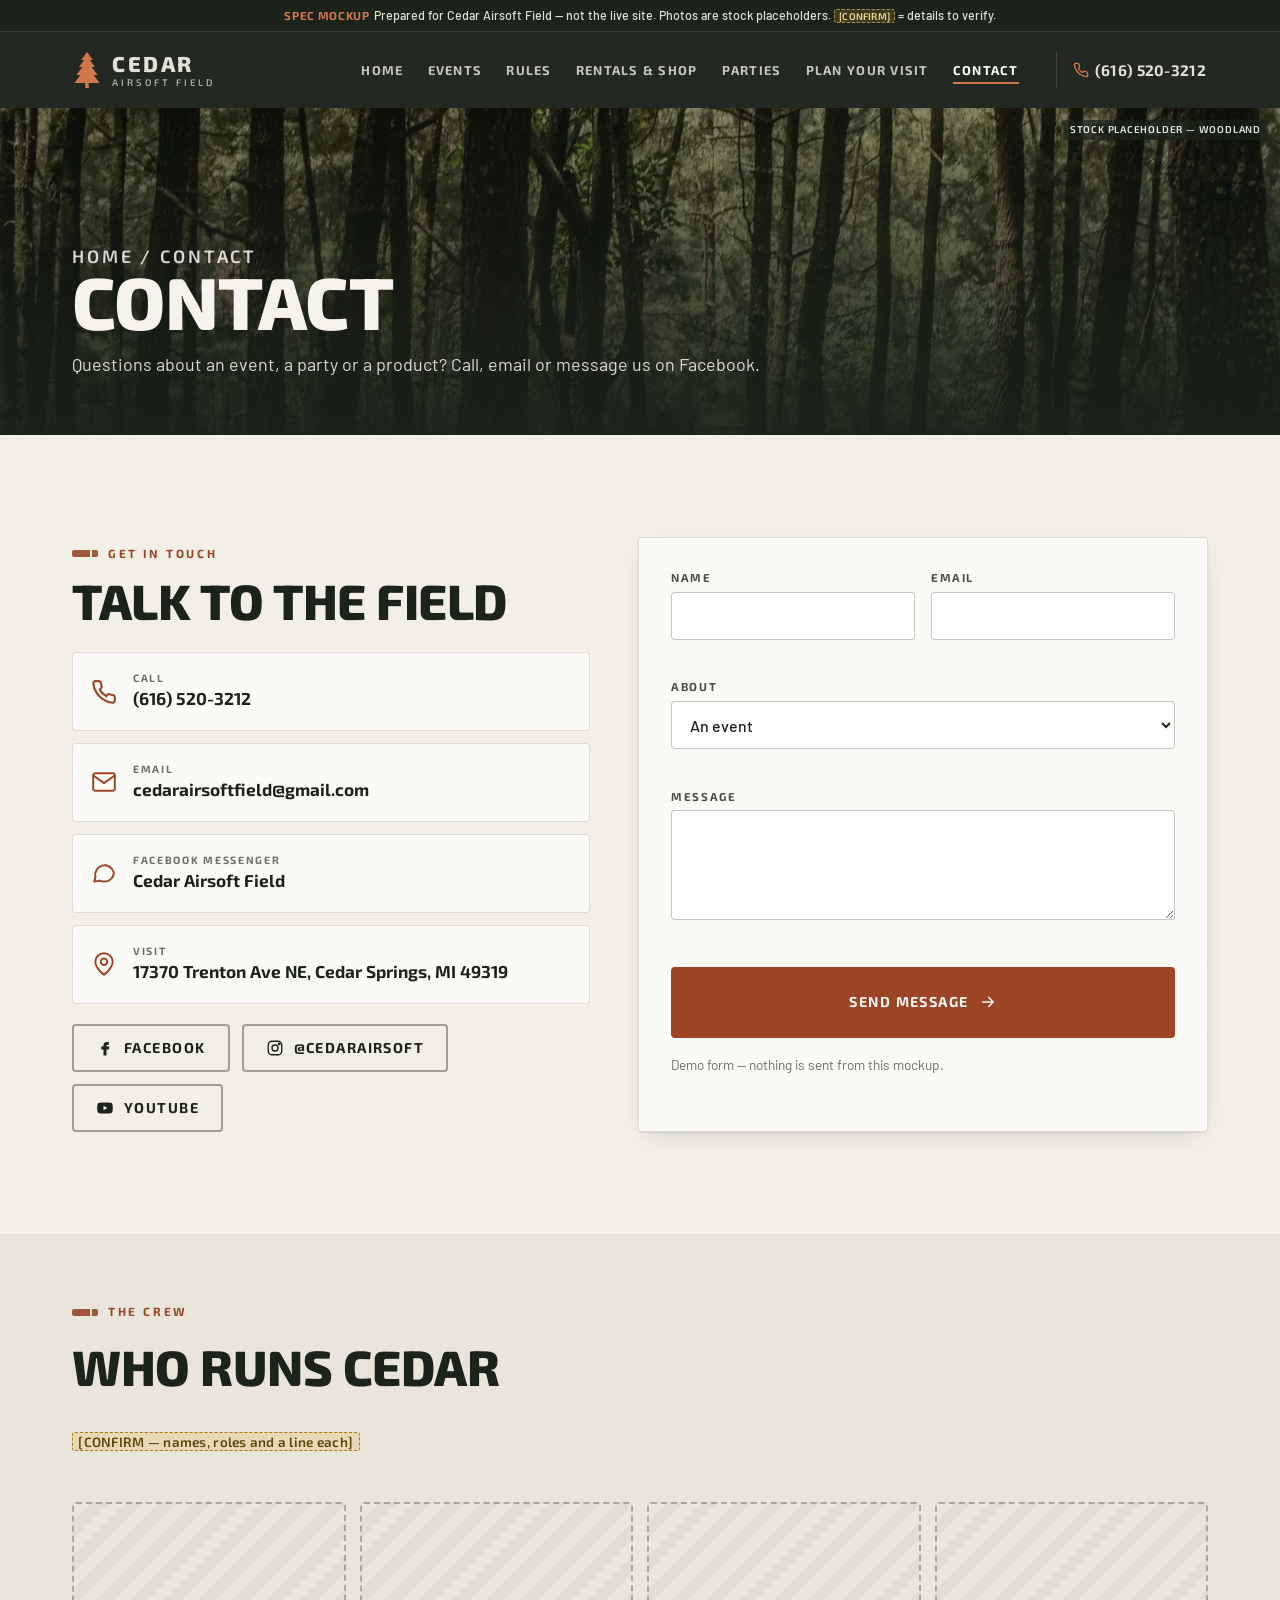
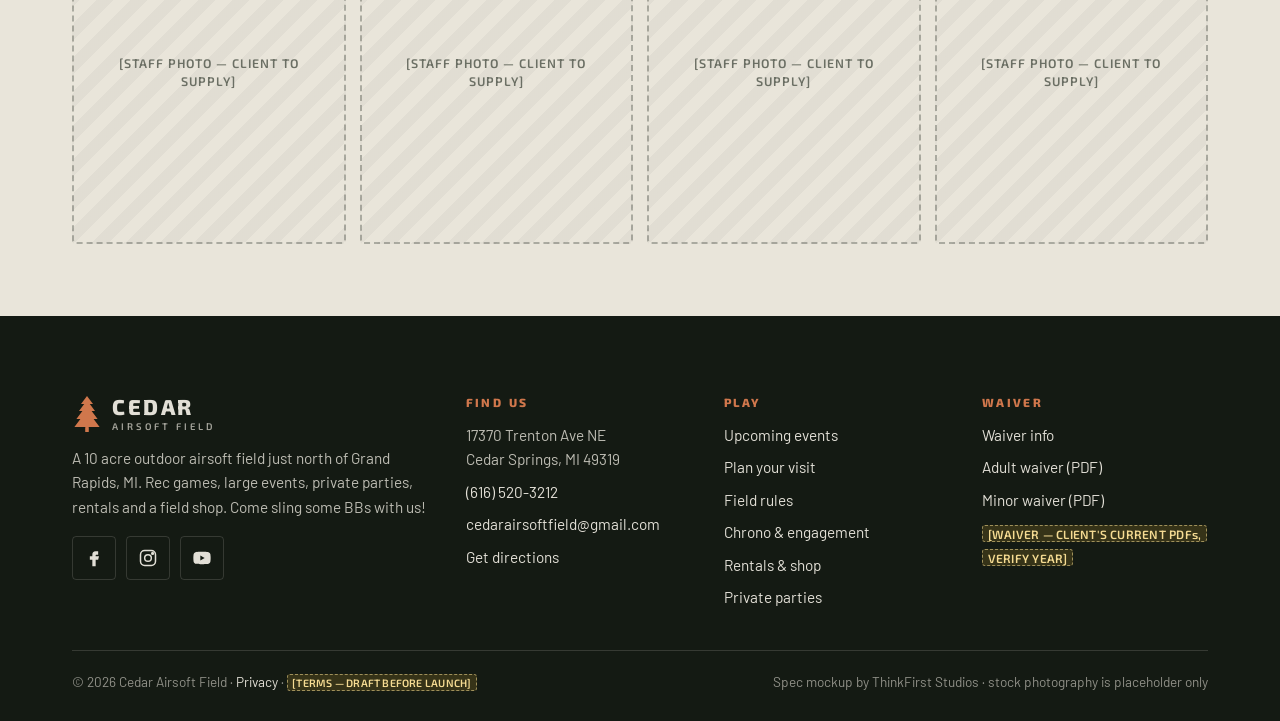
==== contact.html @ 247b32ae "Build Cedar Airsoft Field spec mockup Nine-page static restructure of their single-page Squarespace " ====
<!DOCTYPE html>
<html lang="en" class="no-js">
<head>
<meta charset="utf-8">
<meta name="viewport" content="width=device-width, initial-scale=1, viewport-fit=cover">
<!--
  SPEC MOCKUP — Cedar Airsoft Field. LEAD, NOT A CLIENT. Not signed, not deployed.
  Built by ThinkFirst Studios to pitch a restructure of cedarairsoftfield.com.
  All photography is royalty-free stock placeholder (Pexels) — never the field's own.
  [CONFIRM] / [PHASE 2] markers are deliberate and must stay visible until resolved.
-->
<title>Contact — Cedar Airsoft Field</title>
<meta name="description" content="Contact Cedar Airsoft Field: (616) 520-3212, cedarairsoftfield@gmail.com, 17370 Trenton Ave NE, Cedar Springs, MI 49319.">
<meta name="robots" content="noindex, nofollow">
<meta name="theme-color" content="#1c231b">
<meta property="og:title" content="Contact — Cedar Airsoft Field">
<meta property="og:description" content="Contact Cedar Airsoft Field: (616) 520-3212, cedarairsoftfield@gmail.com, 17370 Trenton Ave NE, Cedar Springs, MI 49319.">
<meta property="og:type" content="website">
<link rel="icon" href="data:image/svg+xml,%3Csvg xmlns='http://www.w3.org/2000/svg' viewBox='0 0 30 36'%3E%3Cpath fill='%239b4526' d='M15 0 21 8h-3.2l5.2 7h-3.4l6 8h-4l6 8H2.4l6-8h-4l6-8H7l5.2-7H9z'/%3E%3Crect fill='%239b4526' x='13.2' y='31' width='3.6' height='5'/%3E%3C/svg%3E">
<link rel="preconnect" href="https://fonts.googleapis.com">
<link rel="preconnect" href="https://fonts.gstatic.com" crossorigin>
<link href="https://fonts.googleapis.com/css2?family=Barlow:wght@400;500;600;700&amp;family=Exo+2:ital,wght@0,600;0,700;0,800;1,800&amp;display=swap" rel="stylesheet">
<link rel="stylesheet" href="styles.css">
</head><body>
<a class="skip" href="#main">Skip to content</a>
<div class="mockup-flag" role="note"><strong>Spec mockup</strong>Prepared for Cedar Airsoft Field — not the live site. Photos are stock placeholders. <span class="ph">[CONFIRM]</span> = details to verify.</div>

<header class="site-header">
  <div class="wrap site-header__inner">
    <a class="brand" href="index.html" aria-label="Cedar Airsoft Field — home"><svg class="brand__mark" viewBox="0 0 30 36" fill="currentColor" aria-hidden="true"><path d="M15 0 21 8h-3.2l5.2 7h-3.4l6 8h-4l6 8H2.4l6-8h-4l6-8H7l5.2-7H9z"/><rect x="13.2" y="31" width="3.6" height="5" rx=".6"/></svg><span class="brand__text"><span class="brand__name">Cedar</span><span class="brand__sub">Airsoft Field</span></span></a>
    <nav class="site-nav" id="site-nav" aria-label="Main">
      <ul>
        <li><a href="index.html">Home</a></li>
        <li><a href="events.html">Events</a></li>
        <li><a href="rules.html">Rules</a></li>
        <li><a href="rentals-shop.html">Rentals &amp; Shop</a></li>
        <li><a href="parties.html">Parties</a></li>
        <li><a href="plan-your-visit.html">Plan Your Visit</a></li>
        <li><a href="contact.html" aria-current="page">Contact</a></li>
      </ul>
      <div class="site-nav__cta">
        <a class="btn" href="waiver.html">Sign the waiver <svg viewBox="0 0 24 24" fill="none" stroke="currentColor" stroke-width="2" stroke-linecap="round" stroke-linejoin="round" aria-hidden="true"><path d="M5 12h14M13 6l6 6-6 6"/></svg></a>
        <a class="btn btn--ghost" href="tel:+16165203212"><svg viewBox="0 0 24 24" fill="none" stroke="currentColor" stroke-width="2" stroke-linecap="round" stroke-linejoin="round" aria-hidden="true"><path d="M22 16.9v3a2 2 0 0 1-2.2 2 19.8 19.8 0 0 1-8.6-3.1 19.5 19.5 0 0 1-6-6A19.8 19.8 0 0 1 2.1 4.2 2 2 0 0 1 4.1 2h3a2 2 0 0 1 2 1.7c.1.9.4 1.8.7 2.7a2 2 0 0 1-.5 2.1L8 9.8a16 16 0 0 0 6 6l1.3-1.3a2 2 0 0 1 2.1-.4c.9.3 1.8.6 2.7.7a2 2 0 0 1 1.7 2z"/></svg> Call (616) 520-3212</a>
      </div>
    </nav>
    <a class="header-phone" href="tel:+16165203212" aria-label="Call (616) 520-3212"><svg viewBox="0 0 24 24" fill="none" stroke="currentColor" stroke-width="2" stroke-linecap="round" stroke-linejoin="round" aria-hidden="true"><path d="M22 16.9v3a2 2 0 0 1-2.2 2 19.8 19.8 0 0 1-8.6-3.1 19.5 19.5 0 0 1-6-6A19.8 19.8 0 0 1 2.1 4.2 2 2 0 0 1 4.1 2h3a2 2 0 0 1 2 1.7c.1.9.4 1.8.7 2.7a2 2 0 0 1-.5 2.1L8 9.8a16 16 0 0 0 6 6l1.3-1.3a2 2 0 0 1 2.1-.4c.9.3 1.8.6 2.7.7a2 2 0 0 1 1.7 2z"/></svg><span>(616) 520-3212</span></a>
    <button class="nav-toggle" type="button" aria-controls="site-nav" aria-expanded="false" aria-label="Open menu"><span class="nav-toggle__bars"></span></button>
  </div>
</header>
<section class="page-hero">
  <div class="page-hero__media"><img src="assets/img/PLACEHOLDER-trail-wide.webp" alt="A forest trail between pines" width="1600" height="720" fetchpriority="high"></div><span class="hero__ph">Stock placeholder — woodland</span>
  <div class="wrap">
    <p class="crumbs"><a href="index.html">Home</a> / Contact</p>
    <h1>Contact</h1>
    <p>Questions about an event, a party or a product? Call, email or message us on Facebook.</p>
  </div>
</section>
<main id="main">
<section class="section">
  <div class="wrap contact-grid">
    <div class="reveal">
      <p class="eyebrow">Get in touch</p>
      <h2>Talk to the field</h2>
      <div class="contact-cards">
        <a class="contact-card" href="tel:+16165203212"><svg viewBox="0 0 24 24" fill="none" stroke="currentColor" stroke-width="2" stroke-linecap="round" stroke-linejoin="round" aria-hidden="true"><path d="M22 16.9v3a2 2 0 0 1-2.2 2 19.8 19.8 0 0 1-8.6-3.1 19.5 19.5 0 0 1-6-6A19.8 19.8 0 0 1 2.1 4.2 2 2 0 0 1 4.1 2h3a2 2 0 0 1 2 1.7c.1.9.4 1.8.7 2.7a2 2 0 0 1-.5 2.1L8 9.8a16 16 0 0 0 6 6l1.3-1.3a2 2 0 0 1 2.1-.4c.9.3 1.8.6 2.7.7a2 2 0 0 1 1.7 2z"/></svg><span><small>Call</small><strong>(616) 520-3212</strong></span></a>
        <a class="contact-card" href="mailto:cedarairsoftfield@gmail.com"><svg viewBox="0 0 24 24" fill="none" stroke="currentColor" stroke-width="1.8" stroke-linecap="round" stroke-linejoin="round" aria-hidden="true"><rect x="2" y="4" width="20" height="16" rx="2"/><path d="m22 6-10 7L2 6"/></svg><span><small>Email</small><strong>cedarairsoftfield@gmail.com</strong></span></a>
        <a class="contact-card" href="https://m.me/CedarAirsoftField" rel="noopener"><svg viewBox="0 0 24 24" fill="none" stroke="currentColor" stroke-width="1.8" stroke-linecap="round" stroke-linejoin="round" aria-hidden="true"><path d="M21 11.5a8.4 8.4 0 0 1-9 8.4 9 9 0 0 1-4-.9L3 20l1.1-4.2A8.4 8.4 0 1 1 21 11.5z"/></svg><span><small>Facebook Messenger</small><strong>Cedar Airsoft Field</strong></span></a>
        <a class="contact-card" href="https://www.google.com/maps/dir/?api=1&destination=17370+Trenton+Ave+NE,+Cedar+Springs,+MI+49319" rel="noopener"><svg viewBox="0 0 24 24" fill="none" stroke="currentColor" stroke-width="1.8" stroke-linecap="round" stroke-linejoin="round" aria-hidden="true"><path d="M20 10c0 6-8 12-8 12S4 16 4 10a8 8 0 0 1 16 0z"/><circle cx="12" cy="10" r="3"/></svg><span><small>Visit</small><strong>17370 Trenton Ave NE, Cedar Springs, MI 49319</strong></span></a>
      </div>
      <div class="actions" style="margin-top:20px">
        <a class="btn btn--line" href="https://www.facebook.com/CedarAirsoftField" rel="noopener" style="width:auto"><svg viewBox="0 0 24 24" fill="currentColor" aria-hidden="true"><path d="M14 8h3V4h-3c-2.8 0-4 1.7-4 4.3V10H7v4h3v8h4v-8h3l1-4h-4V8.6c0-.4.2-.6.6-.6z"/></svg> Facebook</a>
        <a class="btn btn--line" href="https://www.instagram.com/cedarairsoft/" rel="noopener" style="width:auto"><svg viewBox="0 0 24 24" fill="none" stroke="currentColor" stroke-width="1.8" aria-hidden="true"><rect x="3" y="3" width="18" height="18" rx="5"/><circle cx="12" cy="12" r="4"/><circle cx="17.5" cy="6.5" r="1" fill="currentColor"/></svg> @cedarairsoft</a>
        <a class="btn btn--line" href="https://www.youtube.com/channel/UCL5Nqz78FYM2UR3WV9ELx0w" rel="noopener" style="width:auto"><svg viewBox="0 0 24 24" fill="currentColor" aria-hidden="true"><path d="M22 7.2a3 3 0 0 0-2.1-2.1C18 4.6 12 4.6 12 4.6s-6 0-7.9.5A3 3 0 0 0 2 7.2 31 31 0 0 0 1.6 12 31 31 0 0 0 2 16.8a3 3 0 0 0 2.1 2.1c1.9.5 7.9.5 7.9.5s6 0 7.9-.5a3 3 0 0 0 2.1-2.1 31 31 0 0 0 .4-4.8 31 31 0 0 0-.4-4.8zM10 15.1V8.9l5.2 3.1z"/></svg> YouTube</a>
      </div>
    </div>
    <form class="form reveal" data-demo novalidate>
      <div class="form-row form-row--2">
        <div class="field"><label for="c-name">Name</label><input id="c-name" name="name" autocomplete="name" required></div>
        <div class="field"><label for="c-email">Email</label><input id="c-email" name="email" type="email" autocomplete="email" required></div>
      </div>
      <div class="field"><label for="c-topic">About</label>
        <select id="c-topic" name="topic"><option>An event</option><option>Private party</option><option>Season Pass</option><option>Shop / product request</option><option>Something else</option></select>
      </div>
      <div class="field"><label for="c-msg">Message</label><textarea id="c-msg" name="message" required></textarea></div>
      <button class="btn" type="submit">Send message <svg viewBox="0 0 24 24" fill="none" stroke="currentColor" stroke-width="2" stroke-linecap="round" stroke-linejoin="round" aria-hidden="true"><path d="M5 12h14M13 6l6 6-6 6"/></svg></button>
      <p class="form__status" tabindex="-1">Thanks &mdash; this is a demo form, so nothing was sent.</p>
      <p class="form__note">Demo form &mdash; nothing is sent from this mockup.</p>
    </form>
  </div>
</section>
<section class="section section--bone section--tight">
  <div class="wrap">
    <div class="section-head"><p class="eyebrow">The crew</p><h2>Who runs Cedar</h2><p><span class="ph">[CONFIRM — names, roles and a line each]</span></p></div>
    <div class="staff" data-stagger>
      <div class="empty-frame">[STAFF PHOTO — client to supply]</div>
      <div class="empty-frame">[STAFF PHOTO — client to supply]</div>
      <div class="empty-frame">[STAFF PHOTO — client to supply]</div>
      <div class="empty-frame">[STAFF PHOTO — client to supply]</div>
    </div>
  </div>
</section>
</main>

<footer class="site-footer">
  <div class="wrap">
    <div class="footer-grid">
      <div class="footer-brand">
        <a class="brand" href="index.html" aria-label="Cedar Airsoft Field — home"><svg class="brand__mark" viewBox="0 0 30 36" fill="currentColor" aria-hidden="true"><path d="M15 0 21 8h-3.2l5.2 7h-3.4l6 8h-4l6 8H2.4l6-8h-4l6-8H7l5.2-7H9z"/><rect x="13.2" y="31" width="3.6" height="5" rx=".6"/></svg><span class="brand__text"><span class="brand__name">Cedar</span><span class="brand__sub">Airsoft Field</span></span></a>
        <p>A 10 acre outdoor airsoft field just north of Grand Rapids, MI. Rec games, large events, private parties, rentals and a field shop. Come sling some BBs with us!</p>
        <div class="socials">
          <a href="https://www.facebook.com/CedarAirsoftField" aria-label="Cedar Airsoft Field on Facebook" rel="noopener"><svg viewBox="0 0 24 24" fill="currentColor" aria-hidden="true"><path d="M14 8h3V4h-3c-2.8 0-4 1.7-4 4.3V10H7v4h3v8h4v-8h3l1-4h-4V8.6c0-.4.2-.6.6-.6z"/></svg></a>
          <a href="https://www.instagram.com/cedarairsoft/" aria-label="Cedar Airsoft on Instagram" rel="noopener"><svg viewBox="0 0 24 24" fill="none" stroke="currentColor" stroke-width="1.8" aria-hidden="true"><rect x="3" y="3" width="18" height="18" rx="5"/><circle cx="12" cy="12" r="4"/><circle cx="17.5" cy="6.5" r="1" fill="currentColor"/></svg></a>
          <a href="https://www.youtube.com/channel/UCL5Nqz78FYM2UR3WV9ELx0w" aria-label="Cedar Airsoft Field on YouTube" rel="noopener"><svg viewBox="0 0 24 24" fill="currentColor" aria-hidden="true"><path d="M22 7.2a3 3 0 0 0-2.1-2.1C18 4.6 12 4.6 12 4.6s-6 0-7.9.5A3 3 0 0 0 2 7.2 31 31 0 0 0 1.6 12 31 31 0 0 0 2 16.8a3 3 0 0 0 2.1 2.1c1.9.5 7.9.5 7.9.5s6 0 7.9-.5a3 3 0 0 0 2.1-2.1 31 31 0 0 0 .4-4.8 31 31 0 0 0-.4-4.8zM10 15.1V8.9l5.2 3.1z"/></svg></a>
        </div>
      </div>
      <div>
        <h2>Find us</h2>
        <ul>
          <li>17370 Trenton Ave NE<br>Cedar Springs, MI 49319</li>
          <li><a href="tel:+16165203212">(616) 520-3212</a></li>
          <li><a href="mailto:cedarairsoftfield@gmail.com">cedarairsoftfield@gmail.com</a></li>
          <li><a href="https://www.google.com/maps/dir/?api=1&destination=17370+Trenton+Ave+NE,+Cedar+Springs,+MI+49319" rel="noopener">Get directions</a></li>
        </ul>
      </div>
      <div>
        <h2>Play</h2>
        <ul>
          <li><a href="events.html">Upcoming events</a></li>
          <li><a href="plan-your-visit.html">Plan your visit</a></li>
          <li><a href="rules.html">Field rules</a></li>
          <li><a href="rules.html#engagement">Chrono &amp; engagement</a></li>
          <li><a href="rentals-shop.html">Rentals &amp; shop</a></li>
          <li><a href="parties.html">Private parties</a></li>
        </ul>
      </div>
      <div>
        <h2>Waiver</h2>
        <ul>
          <li><a href="waiver.html">Waiver info</a></li>
          <li><a href="https://www.cedarairsoftfield.com/s/1st-Adult-Waiver-Website-2026.pdf" rel="noopener">Adult waiver (PDF)</a></li>
          <li><a href="https://www.cedarairsoftfield.com/s/1st-Minor-Waiver-Website-2026.pdf" rel="noopener">Minor waiver (PDF)</a></li>
          <li><span class="ph">[WAIVER — CLIENT'S CURRENT PDFs, VERIFY YEAR]</span></li>
        </ul>
      </div>
    </div>
    <div class="footer-base">
      <span>&copy; <span data-year>2026</span> Cedar Airsoft Field &middot; <a href="privacy.html">Privacy</a> &middot; <span class="ph">[TERMS — DRAFT BEFORE LAUNCH]</span></span>
      <span>Spec mockup by ThinkFirst Studios &middot; stock photography is placeholder only</span>
    </div>
  </div>
</footer>

<div class="mobile-bar" aria-label="Quick actions">
  <a class="btn btn--ghost" href="events.html"><svg viewBox="0 0 24 24" fill="none" stroke="currentColor" stroke-width="1.8" stroke-linecap="round" stroke-linejoin="round" aria-hidden="true"><rect x="3" y="4" width="18" height="18" rx="2"/><path d="M16 2v4M8 2v4M3 10h18"/></svg> Events</a>
  <a class="btn" href="waiver.html"><svg viewBox="0 0 24 24" fill="none" stroke="currentColor" stroke-width="1.8" stroke-linecap="round" stroke-linejoin="round" aria-hidden="true"><path d="M14 2H6a2 2 0 0 0-2 2v16a2 2 0 0 0 2 2h12a2 2 0 0 0 2-2V8z"/><path d="M14 2v6h6M8 13h8M8 17h5"/></svg> Waiver</a>
</div>

<script src="script.js" defer></script>
</body>
</html>
---- styles.css ----
/* ==========================================================================
   Cedar Airsoft Field — spec mockup
   LEAD, NOT A CLIENT. Not signed. Not deployed.

   Palette sampled from their live Squarespace theme (site.css):
     --darkAccent-hsl  111,11%,12%  -> #1C231B  "forest"
     --lightAccent-hsl  45,12%,87%  -> #E2DFD6  "bone"
   Their theme accent (242,65%,40% indigo) is not carried over; "cedar"
   below is a proposed second accent. [CONFIRM brand hex from logo files]
   Display face kept from their site: Exo 2.
   ========================================================================== */

:root {
  --forest: #1c231b;
  --forest-2: #263125;
  --forest-3: #34412f;
  --bone: #e2dfd6;
  --paper: #f2efe7;
  --paper-2: #e9e5da;
  --ink: #1c231b;
  --ink-soft: #4a5045;
  --muted: #6b6f64;
  --line: rgba(28, 35, 27, .14);
  --line-dark: rgba(226, 223, 214, .16);

  --cedar: #9b4526;        /* cedar heartwood — CTAs on light */
  --cedar-deep: #7f361c;
  --cedar-hi: #d0774c;     /* cedar on dark grounds */
  --moss: #5b6f45;

  /* chrono zip-tie colours — functional, used only for the tag system */
  --tag-green: #3f8b43;
  --tag-yellow: #e2b236;
  --tag-red: #c33a2c;
  --tag-clear: #f7f7f2;

  --ph-bg: rgba(226, 178, 54, .22);
  --ph-line: #a67812;
  --ph-ink: #5e430a;

  --display: "Exo 2", "Segoe UI", system-ui, sans-serif;
  --body: "Barlow", "Segoe UI", system-ui, sans-serif;

  --wrap: 1200px;
  --gutter: 16px;
  --radius: 4px;
  --header-h: 68px;
  --ease: cubic-bezier(.22, .61, .36, 1);
  --shadow: 0 1px 2px rgba(28, 35, 27, .08), 0 8px 24px -12px rgba(28, 35, 27, .25);
  --shadow-lift: 0 2px 4px rgba(28, 35, 27, .08), 0 18px 36px -14px rgba(28, 35, 27, .35);
}
@media (min-width: 640px) { :root { --gutter: 24px; } }
@media (min-width: 1024px) { :root { --gutter: 32px; --header-h: 76px; } }

/* ---------- base ---------- */
*, *::before, *::after { box-sizing: border-box; }
html { -webkit-text-size-adjust: 100%; scroll-behavior: smooth; scroll-padding-top: calc(var(--header-h) + 16px); }
body {
  margin: 0;
  background: var(--paper);
  color: var(--ink);
  font: 400 1.0625rem/1.6 var(--body);
  -webkit-font-smoothing: antialiased;
  overflow-x: hidden;
}
img { display: block; max-width: 100%; height: auto; }
a { color: var(--cedar); text-underline-offset: .18em; }
a:hover { color: var(--cedar-deep); }
h1, h2, h3, h4 { font-family: var(--display); line-height: 1.08; margin: 0 0 .5em; letter-spacing: -.01em; }
h1 { font-weight: 800; }
h2 { font-weight: 800; font-size: clamp(1.9rem, 4.2vw + .6rem, 3.1rem); text-transform: uppercase; }
h3 { font-weight: 700; font-size: 1.25rem; }
p { margin: 0 0 1em; }
ul, ol { margin: 0 0 1em; padding-left: 1.2em; }
:focus-visible { outline: 3px solid var(--cedar-hi); outline-offset: 2px; }
.sr-only { position: absolute; width: 1px; height: 1px; padding: 0; margin: -1px; overflow: hidden; clip: rect(0 0 0 0); white-space: nowrap; border: 0; }
.skip { position: absolute; left: 8px; top: -60px; z-index: 200; background: var(--bone); color: var(--forest); padding: 10px 14px; font-weight: 600; }
.skip:focus { top: 8px; }
.wrap { width: 100%; max-width: var(--wrap); margin: 0 auto; padding: 0 var(--gutter); }
.num { font-variant-numeric: tabular-nums; }

/* ---------- placeholders — must stay visible ---------- */
.ph {
  display: inline;
  font: 600 .78em/1.4 var(--display);
  letter-spacing: .02em;
  color: var(--ph-ink);
  background: var(--ph-bg);
  border: 1px dashed var(--ph-line);
  border-radius: 3px;
  padding: .05em .4em;
  -webkit-box-decoration-break: clone; box-decoration-break: clone;
}
.on-dark .ph, .section--dark .ph, .hero .ph, .site-footer .ph, .mockup-flag .ph, .price-card--season .ph,
.kit-card .ph, .party-card--weekend .ph, .waiver-panel .ph, .estimate .ph, .step .ph {
  color: #f6dc93; background: rgba(226, 178, 54, .16); border-color: rgba(246, 220, 147, .55);
}
.ph-block { display: block; margin-top: .6em; }

/* ---------- mockup flag ---------- */
.mockup-flag {
  background: var(--forest); color: var(--bone);
  font: 500 .78rem/1.4 var(--body);
  text-align: center; padding: 7px var(--gutter);
  border-bottom: 1px solid var(--line-dark);
}
.mockup-flag strong { font-family: var(--display); letter-spacing: .06em; text-transform: uppercase; font-size: .72rem; color: var(--cedar-hi); margin-right: .4em; }

/* ---------- header ---------- */
.site-header {
  position: sticky; top: 0; z-index: 100;
  background: rgba(28, 35, 27, .97);
  color: var(--bone);
  transition: box-shadow .3s var(--ease);
}
.site-header.is-condensed { box-shadow: 0 10px 30px -12px rgba(0, 0, 0, .55); }
.site-header__inner {
  display: flex; align-items: center; gap: 12px;
  height: var(--header-h);
  transition: height .3s var(--ease);
}
.site-header.is-condensed .site-header__inner { height: calc(var(--header-h) - 14px); }

.brand { display: flex; align-items: center; gap: 10px; color: var(--bone); text-decoration: none; margin-right: auto; }
.brand:hover { color: #fff; }
.brand__mark { width: 30px; height: 36px; flex: none; color: var(--cedar-hi); transition: transform .3s var(--ease); }
.site-header.is-condensed .brand__mark { transform: scale(.88); }
.brand__text { display: flex; flex-direction: column; line-height: 1; }
.brand__name { font: 800 1.35rem/1 var(--display); letter-spacing: .12em; text-transform: uppercase; }
.brand__sub { font: 600 .6rem/1 var(--display); letter-spacing: .3em; text-transform: uppercase; color: rgba(226, 223, 214, .7); margin-top: 4px; }
@media (max-width: 380px) { .brand__sub { display: none; } .brand__name { font-size: 1.15rem; } }

.header-phone {
  display: inline-flex; align-items: center; gap: 6px;
  color: var(--bone); text-decoration: none;
  font: 700 .95rem/1 var(--display); letter-spacing: .02em; white-space: nowrap;
  padding: 10px 2px;
}
.header-phone svg { width: 16px; height: 16px; color: var(--cedar-hi); flex: none; }
.header-phone:hover { color: #fff; }
@media (max-width: 359px) { .header-phone span { display: none; } }

.nav-toggle {
  display: inline-grid; place-items: center;
  width: 44px; height: 44px; flex: none;
  background: transparent; border: 1px solid var(--line-dark); border-radius: var(--radius);
  color: var(--bone); cursor: pointer;
}
.nav-toggle__bars, .nav-toggle__bars::before, .nav-toggle__bars::after {
  content: ""; display: block; width: 20px; height: 2px; background: currentColor;
  transition: transform .3s var(--ease), opacity .2s;
}
.nav-toggle__bars { position: relative; }
.nav-toggle__bars::before { position: absolute; top: -6px; }
.nav-toggle__bars::after { position: absolute; top: 6px; }
.nav-open .nav-toggle__bars { background: transparent; }
.nav-open .nav-toggle__bars::before { transform: translateY(6px) rotate(45deg); }
.nav-open .nav-toggle__bars::after { transform: translateY(-6px) rotate(-45deg); }

.site-nav {
  position: fixed; inset: var(--nav-top, var(--header-h)) 0 0 0;
  background: var(--forest);
  padding: 20px var(--gutter) 120px;
  overflow-y: auto;
  transform: translateX(100%);
  visibility: hidden;
  transition: transform .4s var(--ease), visibility 0s linear .4s;
}
.nav-open .site-nav { transform: none; visibility: visible; transition: transform .4s var(--ease); }
.site-nav ul { list-style: none; margin: 0; padding: 0; }
.site-nav a {
  display: block; padding: 14px 0;
  color: var(--bone); text-decoration: none;
  font: 700 1.5rem/1.1 var(--display); text-transform: uppercase; letter-spacing: .04em;
  border-bottom: 1px solid var(--line-dark);
}
.site-nav a[aria-current="page"] { color: var(--cedar-hi); }
.site-nav__cta { display: grid; gap: 10px; margin-top: 24px; }
.site-nav .site-nav__cta a { display: inline-flex; padding: 12px 22px; font-size: .9rem; letter-spacing: .1em; border: 2px solid var(--bd); color: var(--fg); }
body.nav-open { overflow: hidden; }

@media (min-width: 1120px) {
  .nav-toggle { display: none; }
  .site-nav {
    position: static; transform: none; visibility: visible; background: none; padding: 0; overflow: visible;
    order: 0; margin-left: auto;
  }
  .brand { margin-right: 0; }
  .site-nav ul { display: flex; gap: 2px; }
  .site-nav a {
    font-size: .8rem; letter-spacing: .1em; padding: 10px 11px; border: 0; position: relative;
    color: rgba(226, 223, 214, .86);
  }
  .site-nav a::after {
    content: ""; position: absolute; left: 11px; right: 11px; bottom: 4px; height: 2px;
    background: var(--cedar-hi); transform: scaleX(0); transform-origin: left; transition: transform .3s var(--ease);
  }
  .site-nav a:hover { color: #fff; }
  .site-nav a:hover::after, .site-nav a[aria-current="page"]::after { transform: scaleX(1); }
  .site-nav a[aria-current="page"] { color: #fff; }
  .site-nav__cta { display: none; }
  .header-phone { margin-left: 14px; padding-left: 16px; border-left: 1px solid var(--line-dark); }
}

/* ---------- buttons ---------- */
.btn {
  --bg: var(--cedar); --fg: #fff8f2; --bd: var(--cedar);
  display: inline-flex; align-items: center; justify-content: center; gap: 10px;
  min-height: 48px; padding: 12px 22px;
  background: var(--bg); color: var(--fg); border: 2px solid var(--bd); border-radius: var(--radius);
  font: 700 .9rem/1 var(--display); letter-spacing: .1em; text-transform: uppercase; text-decoration: none;
  cursor: pointer;
  transition: transform .25s var(--ease), background-color .25s, box-shadow .25s, color .25s;
}
.btn:hover { --bg: var(--cedar-deep); --bd: var(--cedar-deep); color: #fff; transform: translateY(-2px); box-shadow: 0 10px 20px -10px rgba(127, 54, 28, .7); }
.btn svg { width: 18px; height: 18px; transition: transform .25s var(--ease); }
.btn:hover svg { transform: translateX(3px); }
.btn--ghost { --bg: transparent; --fg: var(--bone); --bd: rgba(226, 223, 214, .55); }
.btn--ghost:hover { --bg: var(--bone); --bd: var(--bone); color: var(--forest); box-shadow: none; }
.btn--dark { --bg: var(--forest); --fg: var(--bone); --bd: var(--forest); }
.btn--dark:hover { --bg: var(--forest-3); --bd: var(--forest-3); }
.btn--line { --bg: transparent; --fg: var(--forest); --bd: rgba(28, 35, 27, .4); }
.btn--line:hover { --bg: var(--forest); --bd: var(--forest); color: var(--bone); box-shadow: none; }
.btn--block { width: 100%; }
.btn[aria-disabled="true"] { opacity: .55; cursor: not-allowed; transform: none; box-shadow: none; }

.link-arrow {
  display: inline-flex; align-items: center; gap: 8px;
  font: 700 .82rem/1 var(--display); letter-spacing: .1em; text-transform: uppercase; text-decoration: none;
  color: var(--cedar);
}
.link-arrow svg { width: 16px; height: 16px; transition: transform .25s var(--ease); }
.link-arrow:hover svg { transform: translateX(4px); }
.section--dark .link-arrow, .on-dark .link-arrow { color: var(--cedar-hi); }

/* ---------- eyebrow with zip-tie mark ---------- */
.eyebrow {
  display: inline-flex; align-items: center; gap: 10px;
  font: 700 .74rem/1 var(--display); letter-spacing: .22em; text-transform: uppercase;
  color: var(--cedar); margin: 0 0 14px;
}
.eyebrow::before {
  content: ""; width: 26px; height: 7px; border-radius: 2px;
  background: linear-gradient(90deg, currentColor 0 70%, transparent 70% 76%, currentColor 76%);
  opacity: .9;
}
.section--dark .eyebrow, .hero .eyebrow, .on-dark .eyebrow { color: var(--cedar-hi); }
.hero .eyebrow { color: #f0d2bf; text-shadow: 0 1px 12px rgba(0, 0, 0, .6); }
.hero .eyebrow::before { color: var(--cedar-hi); }

/* ---------- sections ---------- */
.section { padding: clamp(56px, 8vw, 104px) 0; position: relative; }
.section--tight { padding: clamp(40px, 6vw, 72px) 0; }
.section--bone { background: var(--paper-2); }
.section--dark { background: var(--forest); color: var(--bone); }
.section--dark h2, .section--dark h3 { color: #f4f1ea; }
.section--warm { background: linear-gradient(180deg, var(--paper) 0%, var(--paper-2) 100%); }
.section-head { display: grid; gap: 8px; margin-bottom: clamp(28px, 4vw, 48px); max-width: 760px; }
.section-head p:not(.eyebrow) { color: var(--ink-soft); font-size: 1.08rem; margin: 0; }
.section--dark .section-head p:not(.eyebrow) { color: rgba(226, 223, 214, .78); }
.section-head--split { max-width: none; grid-template-columns: 1fr; align-items: end; }
@media (min-width: 860px) { .section-head--split { grid-template-columns: 1fr auto; gap: 24px; } }
.lede { font-size: 1.15rem; color: var(--ink-soft); }

/* ---------- photo + placeholder labels ---------- */
.photo { position: relative; margin: 0; overflow: hidden; background: var(--forest-2); border-radius: var(--radius); }
.photo img { width: 100%; height: 100%; object-fit: cover; filter: saturate(.9) contrast(1.04) sepia(.07); transition: transform .8s var(--ease); }
.photo[data-ph]::after {
  content: attr(data-ph);
  position: absolute; left: 8px; bottom: 8px; z-index: 2;
  font: 600 .62rem/1.2 var(--display); letter-spacing: .08em; text-transform: uppercase;
  color: rgba(255, 255, 255, .92); background: rgba(28, 35, 27, .72);
  padding: 4px 7px; border-radius: 2px; max-width: calc(100% - 16px);
  pointer-events: none;
}
a:hover .photo img, .card-photo:hover .photo img { transform: scale(1.04); }
.ratio-43 { aspect-ratio: 4 / 3; }
.ratio-45 { aspect-ratio: 4 / 5; }
.ratio-32 { aspect-ratio: 3 / 2; }
.ratio-169 { aspect-ratio: 16 / 9; }

.empty-frame {
  display: grid; place-items: center; text-align: center;
  aspect-ratio: 4 / 5; padding: 20px;
  border: 2px dashed rgba(28, 35, 27, .3); border-radius: var(--radius);
  background: repeating-linear-gradient(135deg, transparent 0 12px, rgba(28, 35, 27, .035) 12px 24px);
  color: var(--muted); font: 600 .78rem/1.4 var(--display); letter-spacing: .08em; text-transform: uppercase;
}

/* ---------- hero ---------- */
.hero {
  position: relative; isolation: isolate;
  min-height: min(92svh, 860px);
  display: flex; align-items: flex-end;
  color: #f6f3ec;
  padding: 120px 0 clamp(40px, 7vw, 80px);
  overflow: hidden;
}
.hero__media { position: absolute; inset: 0; z-index: -2; }
.hero__media img { width: 100%; height: 100%; object-fit: cover; object-position: 50% 40%; filter: saturate(.92) contrast(1.05) sepia(.06); }
.hero__media::after {
  content: ""; position: absolute; inset: 0;
  background:
    linear-gradient(0deg, rgba(28, 35, 27, .96) 0%, rgba(28, 35, 27, .2) 78%),
    linear-gradient(90deg, rgba(28, 35, 27, .78) 0%, rgba(28, 35, 27, 0) 64%);
}
.hero__ph {
  position: absolute; right: 12px; top: 12px; z-index: 1;
  font: 600 .62rem/1.2 var(--display); letter-spacing: .08em; text-transform: uppercase;
  background: rgba(28, 35, 27, .7); color: rgba(255, 255, 255, .9); padding: 4px 7px; border-radius: 2px;
}
.hero__grid { display: grid; gap: 28px; align-items: end; }
@media (min-width: 960px) { .hero__grid { grid-template-columns: 1.5fr 1fr; gap: 48px; } }
.hero h1 {
  font-size: clamp(2.9rem, 9vw + .4rem, 6.4rem);
  line-height: .9; text-transform: uppercase; letter-spacing: -.015em; margin-bottom: 18px;
}
.hero h1 .line { display: block; }
.hero h1 .line--sub { font-size: .42em; letter-spacing: .2em; font-weight: 700; margin-top: .35em; color: var(--bone); }
.hero__lede { font-size: clamp(1.05rem, 1vw + .8rem, 1.25rem); max-width: 34em; color: rgba(246, 243, 236, .9); margin-bottom: 24px; }
.hero__actions { display: flex; flex-wrap: wrap; gap: 12px; }

.hero-facts { display: grid; gap: 10px; }
@media (min-width: 560px) and (max-width: 959px) { .hero-facts { grid-template-columns: 1fr 1fr; } }
.fact {
  background: rgba(28, 35, 27, .72);
  -webkit-backdrop-filter: blur(8px); backdrop-filter: blur(8px);
  border: 1px solid rgba(226, 223, 214, .18);
  border-left: 4px solid var(--cedar-hi);
  border-radius: var(--radius);
  padding: 16px 18px;
}
.fact__label { font: 700 .68rem/1 var(--display); letter-spacing: .2em; text-transform: uppercase; color: rgba(226, 223, 214, .7); margin-bottom: 8px; }
.fact__value { font: 800 1.45rem/1.1 var(--display); color: #fff; }
.fact__value small { display: block; font: 500 .95rem/1.4 var(--body); color: rgba(246, 243, 236, .82); margin-top: 4px; }
.fact__big { font: 800 2.6rem/1 var(--display); }
.fact__big small { display: inline; font: 600 1rem var(--body); margin-left: 4px; color: rgba(246, 243, 236, .8); }

/* page hero for sub-pages */
.page-hero { position: relative; isolation: isolate; color: #f6f3ec; padding: clamp(72px, 12vw, 140px) 0 clamp(36px, 5vw, 56px); overflow: hidden; background: var(--forest); }
.page-hero__media { position: absolute; inset: 0; z-index: -1; }
.page-hero__media img { width: 100%; height: 100%; object-fit: cover; filter: saturate(.85) contrast(1.05) sepia(.08); }
.page-hero__media::after { content: ""; position: absolute; inset: 0; background: linear-gradient(0deg, rgba(28, 35, 27, .96) 0%, rgba(28, 35, 27, .35) 100%); }
.page-hero h1 { font-size: clamp(2.4rem, 6vw + .6rem, 4.6rem); text-transform: uppercase; line-height: .95; margin-bottom: 14px; }
.page-hero p { max-width: 40em; font-size: 1.12rem; color: rgba(246, 243, 236, .88); margin: 0; }
.page-hero--plain { padding-top: clamp(56px, 8vw, 96px); }
.crumbs { font: 600 .72rem/1 var(--display); letter-spacing: .16em; text-transform: uppercase; margin-bottom: 18px; color: rgba(226, 223, 214, .7); }
.crumbs a { color: inherit; text-decoration: none; }
.crumbs a:hover { color: #fff; }

/* ---------- events ---------- */
.events-strip {
  display: grid; grid-auto-flow: column; grid-auto-columns: minmax(264px, 82%);
  gap: 14px; overflow-x: auto; scroll-snap-type: x mandatory;
  padding: 4px var(--gutter) 18px; margin: 0 calc(var(--gutter) * -1);
  scrollbar-width: thin;
}
.events-strip > * { scroll-snap-align: start; }
@media (min-width: 720px) { .events-strip { grid-auto-columns: minmax(264px, 46%); } }
@media (min-width: 1080px) { .events-strip { grid-auto-flow: row; grid-template-columns: repeat(4, 1fr); overflow: visible; padding: 4px 0 0; margin: 0; } }

.event-card {
  display: flex; flex-direction: column;
  background: #fbfaf6; border: 1px solid var(--line); border-radius: var(--radius);
  padding: 18px; box-shadow: var(--shadow);
  transition: transform .3s var(--ease), box-shadow .3s var(--ease);
}
.event-card:hover { transform: translateY(-4px); box-shadow: var(--shadow-lift); }
.event-card__top { display: flex; gap: 14px; align-items: flex-start; margin-bottom: 14px; }
.event-date {
  flex: none; width: 62px; text-align: center;
  background: var(--forest); color: var(--bone); border-radius: var(--radius); padding: 8px 4px 9px;
}
.event-date__m { display: block; font: 700 .7rem/1 var(--display); letter-spacing: .2em; text-transform: uppercase; color: var(--cedar-hi); }
.event-date__d { display: block; font: 800 1.9rem/1 var(--display); margin-top: 3px; }
.event-card h3 { font-size: 1.1rem; margin: 2px 0 6px; }
.event-meta { font-size: .95rem; color: var(--ink-soft); margin: 0; }
.event-meta strong { color: var(--ink); font-weight: 600; }
.event-kind {
  display: inline-block; margin-bottom: 6px;
  font: 700 .62rem/1 var(--display); letter-spacing: .16em; text-transform: uppercase;
  padding: 4px 7px; border-radius: 2px; background: var(--paper-2); color: var(--forest);
}
.event-kind--night { background: var(--forest); color: var(--bone); }
.event-kind--special { background: var(--cedar); color: #fff; }
.event-card__body { font-size: .95rem; color: var(--ink-soft); flex: 1; }
.event-card__body p:last-child { margin-bottom: 0; }
.event-card__foot { margin-top: 14px; padding-top: 12px; border-top: 1px solid var(--line); display: flex; justify-content: space-between; align-items: center; gap: 10px; flex-wrap: wrap; font-size: .9rem; }
.event-card.is-next { border-color: var(--cedar); box-shadow: 0 0 0 1px var(--cedar), var(--shadow); }
.event-card.is-next .event-date { background: var(--cedar); }
.event-card.is-next .event-date__m { color: #ffe1cf; }
.next-flag { font: 700 .62rem/1 var(--display); letter-spacing: .16em; text-transform: uppercase; color: var(--cedar); display: none; }
.event-card.is-next .next-flag { display: inline; }
.event-card.is-past { display: none; }

.event-list { display: grid; gap: 16px; }
@media (min-width: 760px) { .event-list { grid-template-columns: 1fr 1fr; } }
.event-list .event-card { padding: 22px; }

.past-events { columns: 1; gap: 32px; list-style: none; padding: 0; margin: 0; font-size: .98rem; }
@media (min-width: 640px) { .past-events { columns: 2; } }
@media (min-width: 1000px) { .past-events { columns: 3; } }
.past-events li { break-inside: avoid; padding: 9px 0; border-bottom: 1px solid var(--line); display: flex; gap: 12px; }
.past-events time { flex: none; width: 64px; font: 700 .8rem/1.6 var(--display); letter-spacing: .06em; color: var(--muted); text-transform: uppercase; }

/* ---------- plan your visit ---------- */
.visit { display: grid; gap: 28px; }
@media (min-width: 960px) { .visit { grid-template-columns: 1.05fr 1fr; gap: 48px; } }
.info-list { list-style: none; padding: 0; margin: 0 0 24px; display: grid; gap: 0; }
.info-list li { display: grid; grid-template-columns: 116px 1fr; gap: 14px; padding: 14px 0; border-bottom: 1px solid var(--line); }
.info-list li:first-child { border-top: 1px solid var(--line); }
.info-list dt, .info-list .k { font: 700 .72rem/1.6 var(--display); letter-spacing: .16em; text-transform: uppercase; color: var(--muted); }
.info-list .v { font-weight: 500; }
.info-list .v a { font-weight: 600; }
@media (max-width: 420px) { .info-list li { grid-template-columns: 1fr; gap: 2px; } }

.map {
  position: relative; border-radius: var(--radius); overflow: hidden; background: var(--paper-2);
  min-height: 320px; border: 1px solid var(--line); box-shadow: var(--shadow);
}
.map iframe { position: absolute; inset: 0; width: 100%; height: 100%; border: 0; filter: saturate(.7) contrast(1.02); }
.map__card {
  position: absolute; left: 12px; bottom: 12px; right: 12px; z-index: 2;
  background: var(--forest); color: var(--bone); padding: 14px 16px; border-radius: var(--radius);
  display: flex; justify-content: space-between; gap: 12px; align-items: center; flex-wrap: wrap;
  font-size: .95rem;
}
.map__card strong { font-family: var(--display); letter-spacing: .02em; }

.checklists { display: grid; gap: 16px; }
@media (min-width: 640px) { .checklists { grid-template-columns: 1fr 1fr; } }
.checklist { background: #fbfaf6; border: 1px solid var(--line); border-radius: var(--radius); padding: 20px 20px 10px; }
.checklist h3 { font-size: .9rem; letter-spacing: .16em; text-transform: uppercase; margin-bottom: 14px; }
.checklist ul { list-style: none; padding: 0; }
.checklist li { position: relative; padding: 0 0 10px 28px; font-size: .98rem; }
.checklist li::before {
  content: ""; position: absolute; left: 0; top: .32em; width: 16px; height: 16px; border-radius: 3px;
  border: 2px solid var(--moss);
  background: linear-gradient(135deg, transparent 0 40%, var(--moss) 40% 60%, transparent 60%) no-repeat center / 0 0;
}
.checklist--provided li::before { border-color: var(--cedar); background: var(--cedar); box-shadow: inset 0 0 0 3px #fbfaf6; }

/* ---------- first-timer steps ---------- */
.steps { list-style: none; padding: 0; margin: 0; display: grid; gap: 14px; counter-reset: step; }
@media (min-width: 720px) { .steps { grid-template-columns: repeat(2, 1fr); } }
@media (min-width: 1080px) { .steps { grid-template-columns: repeat(5, 1fr); } }
.step {
  counter-increment: step; position: relative;
  background: var(--forest-2); border: 1px solid var(--line-dark); border-radius: var(--radius);
  padding: 22px 18px 20px; color: var(--bone);
  transition: transform .3s var(--ease), border-color .3s;
}
.step:hover { transform: translateY(-4px); border-color: rgba(208, 119, 76, .55); }
.step::before {
  content: counter(step, decimal-leading-zero);
  display: block; font: 800 2.2rem/1 var(--display); color: var(--cedar-hi); margin-bottom: 14px; opacity: .9;
}
.step h3 { font-size: 1.05rem; text-transform: uppercase; letter-spacing: .04em; margin-bottom: 8px; }
.step p { font-size: .95rem; color: rgba(226, 223, 214, .82); margin: 0 0 10px; }
.step a { color: var(--cedar-hi); font-weight: 600; }
.verbatim { font-weight: 600; color: #fff; }
.section--dark .verbatim { color: #fff; }
.verbatim-note { display: block; font: 600 .62rem/1.3 var(--display); letter-spacing: .14em; text-transform: uppercase; color: rgba(226, 223, 214, .5); margin-top: 6px; }

/* ---------- pricing ---------- */
.pricing { display: grid; gap: 14px; }
@media (min-width: 640px) { .pricing { grid-template-columns: repeat(2, 1fr); } }
@media (min-width: 1024px) { .pricing { grid-template-columns: repeat(4, 1fr); } }
.price-card {
  background: #fbfaf6; border: 1px solid var(--line); border-radius: var(--radius);
  padding: 22px 20px; display: flex; flex-direction: column; gap: 6px;
  transition: transform .3s var(--ease), box-shadow .3s var(--ease);
}
.price-card:hover { transform: translateY(-4px); box-shadow: var(--shadow-lift); }
.price-card__label { font: 700 .72rem/1.2 var(--display); letter-spacing: .18em; text-transform: uppercase; color: var(--muted); }
.price-card .price-card__amt, .party-card .price-card__amt, .kit-card .price-card__amt, .price-card__amt { font: 800 2.6rem/1 var(--display); color: var(--forest); letter-spacing: -.02em; }
.price-card__amt small { font: 600 .95rem var(--body); color: var(--muted); letter-spacing: 0; margin-left: 2px; }
.price-card p { margin: 0; font-size: .95rem; color: var(--ink-soft); }
.price-card--season {
  grid-column: 1 / -1;
  background: radial-gradient(120% 140% at 100% 0%, var(--forest-3) 0%, var(--forest) 60%);
  color: var(--bone); border-color: var(--forest);
  padding: 28px 24px; display: grid; gap: 18px;
}
@media (min-width: 760px) { .price-card--season { grid-template-columns: 1fr auto; align-items: center; padding: 34px 36px; } }
@media (min-width: 1024px) { .price-card--season { grid-column: span 2; grid-row: span 2; grid-template-columns: 1fr; align-content: space-between; } }
.price-card--season .price-card__label { color: var(--cedar-hi); }
.price-card.price-card--season .price-card__amt { color: #fff; font-size: clamp(3.4rem, 7vw, 5rem); }
.price-card--season h3 { font-size: clamp(1.6rem, 3vw, 2.2rem); text-transform: uppercase; color: #fff; margin: 0; }
.ticks { list-style: none; padding: 0; margin: 0; display: grid; gap: 8px; }
.ticks li { padding-left: 26px; position: relative; }
.ticks li::before { content: ""; position: absolute; left: 0; top: .5em; width: 12px; height: 6px; border-left: 2px solid var(--cedar-hi); border-bottom: 2px solid var(--cedar-hi); transform: rotate(-45deg); }
.ticks li.no::before { width: 12px; height: 2px; border: 0; background: rgba(226, 223, 214, .5); transform: none; top: .7em; }
.price-note { margin-top: 18px; font-size: .95rem; color: var(--muted); }

/* ---------- the field ---------- */
.acres { display: flex; align-items: baseline; gap: 12px; margin-bottom: 8px; }
.acres__num { font: 800 clamp(4.5rem, 12vw, 8rem)/.85 var(--display); color: var(--forest); letter-spacing: -.04em; }
.acres__label { font: 700 1rem/1.2 var(--display); letter-spacing: .2em; text-transform: uppercase; color: var(--cedar); }
.field-intro { display: grid; gap: 24px; margin-bottom: 36px; }
@media (min-width: 900px) { .field-intro { grid-template-columns: auto 1fr; gap: 56px; align-items: end; } }
.envs { display: grid; gap: 14px; }
@media (min-width: 640px) { .envs { grid-template-columns: repeat(2, 1fr); } }
@media (min-width: 1024px) { .envs { grid-template-columns: repeat(6, 1fr); } .env:nth-child(1), .env:nth-child(2) { grid-column: span 3; } .env:nth-child(n+3) { grid-column: span 2; } }
.env { position: relative; border-radius: var(--radius); overflow: hidden; color: #fff; min-height: 240px; display: flex; align-items: flex-end; }
.env .photo { position: absolute; inset: 0; border-radius: 0; }
.env .photo::before { content: ""; position: absolute; inset: 0; z-index: 1; background: linear-gradient(0deg, rgba(28, 35, 27, .9) 0%, rgba(28, 35, 27, 0) 65%); }
.env .photo[data-ph]::after { top: 8px; bottom: auto; }
.env__body { position: relative; z-index: 2; padding: 18px; }
.env__body h3 { font-size: 1.2rem; text-transform: uppercase; letter-spacing: .03em; margin: 0 0 4px; }
.env__body p { margin: 0; font-size: .92rem; color: rgba(255, 255, 255, .82); }
.env:hover .photo img { transform: scale(1.05); }
@media (min-width: 1024px) { .env { min-height: 300px; } }

.modes { display: flex; flex-wrap: wrap; gap: 8px; list-style: none; padding: 0; margin: 0; }
.modes li {
  font: 600 .88rem/1 var(--display); letter-spacing: .03em;
  padding: 10px 14px; border-radius: 999px; border: 1px solid var(--line); background: #fbfaf6;
  transition: background-color .25s, color .25s, border-color .25s;
}
.modes li:hover { background: var(--forest); color: var(--bone); border-color: var(--forest); }
.section--dark .modes li { background: transparent; border-color: var(--line-dark); color: var(--bone); }

/* ---------- photo band with parallax ---------- */
.band { position: relative; height: clamp(240px, 38vw, 440px); overflow: hidden; background: var(--forest); }
.band__img { position: absolute; left: 0; right: 0; top: -12%; height: 124%; will-change: transform; }
.band__img img { width: 100%; height: 100%; object-fit: cover; filter: saturate(.85) contrast(1.05) sepia(.08); }
.band::after { content: ""; position: absolute; inset: 0; background: linear-gradient(180deg, rgba(28, 35, 27, .25), rgba(28, 35, 27, .55)); }
.band__text { position: absolute; inset: 0; z-index: 2; display: grid; place-items: center; text-align: center; color: #fff; padding: 0 var(--gutter); }
.band__text p { font: 800 clamp(1.6rem, 4.5vw, 3.2rem)/1 var(--display); text-transform: uppercase; letter-spacing: .02em; margin: 0; text-shadow: 0 2px 30px rgba(0, 0, 0, .35); }
.band__ph { position: absolute; right: 10px; bottom: 10px; z-index: 3; font: 600 .62rem/1.2 var(--display); letter-spacing: .08em; text-transform: uppercase; background: rgba(28, 35, 27, .72); color: rgba(255, 255, 255, .9); padding: 4px 7px; border-radius: 2px; }

/* ---------- chrono table ---------- */
.chrono-wrap { display: grid; gap: 28px; }
@media (min-width: 1000px) { .chrono-wrap { grid-template-columns: 1fr 320px; gap: 40px; align-items: start; } }
.chrono-caption { font-size: .95rem; color: rgba(226, 223, 214, .78); margin-bottom: 14px; }
.chrono {
  width: 100%; border-collapse: separate; border-spacing: 0;
  font-size: 1rem; background: var(--forest-2); border: 1px solid var(--line-dark); border-radius: var(--radius); overflow: hidden;
}
.chrono caption { text-align: left; caption-side: top; }
.chrono th, .chrono td { padding: 16px 18px; text-align: left; vertical-align: top; border-bottom: 1px solid var(--line-dark); }
.chrono thead th { font: 700 .7rem/1.3 var(--display); letter-spacing: .18em; text-transform: uppercase; color: rgba(226, 223, 214, .65); background: rgba(0, 0, 0, .15); }
.chrono tbody tr:last-child th, .chrono tbody tr:last-child td { border-bottom: 0; }
.chrono tbody th { font: 800 1.05rem/1.2 var(--display); text-transform: uppercase; letter-spacing: .06em; color: #fff; white-space: nowrap; }
.chrono td { font-variant-numeric: tabular-nums; color: var(--bone); }
.chrono td strong { color: #fff; font-family: var(--display); font-weight: 700; }
.chrono .note { display: block; color: rgba(226, 223, 214, .72); font-size: .9rem; margin-top: 2px; }
.chrono .warn { display: inline-block; margin-top: 6px; font: 700 .7rem/1.2 var(--display); letter-spacing: .1em; text-transform: uppercase; color: #ffd2bd; background: rgba(195, 58, 44, .3); border: 1px solid rgba(255, 140, 110, .45); padding: 4px 7px; border-radius: 2px; }
.tie { display: inline-flex; align-items: center; gap: 10px; }
.tie::before {
  content: ""; width: 34px; height: 9px; border-radius: 2px; flex: none;
  background: var(--tie);
  box-shadow: inset 0 0 0 1px rgba(0, 0, 0, .25);
  -webkit-mask: linear-gradient(90deg, #000 0 72%, transparent 72% 78%, #000 78%);
          mask: linear-gradient(90deg, #000 0 72%, transparent 72% 78%, #000 78%);
}
.tie--green { --tie: var(--tag-green); }
.tie--yellow { --tie: var(--tag-yellow); }
.tie--red { --tie: var(--tag-red); }
.tie--clear { --tie: repeating-linear-gradient(90deg, rgba(255, 255, 255, .95) 0 3px, rgba(255, 255, 255, .55) 3px 6px); }
.chrono tbody tr { transition: background-color .25s; }
.chrono tbody tr:hover { background: rgba(255, 255, 255, .035); }

/* stacked table on small screens — still a real <table> */
@media (max-width: 720px) {
  .chrono thead { position: absolute; width: 1px; height: 1px; overflow: hidden; clip: rect(0 0 0 0); }
  .chrono, .chrono tbody, .chrono tr, .chrono th, .chrono td { display: block; }
  .chrono tr { padding: 14px 16px; border-bottom: 1px solid var(--line-dark); }
  .chrono tbody tr:last-child { border-bottom: 0; }
  .chrono th, .chrono td { padding: 4px 0; border: 0; }
  .chrono tbody th { margin-bottom: 6px; }
  .chrono td { display: grid; grid-template-columns: 104px 1fr; gap: 10px; }
  .chrono td > * { grid-column: 2; }
  .chrono td .warn { justify-self: start; }
  .chrono td::before { content: attr(data-label); font: 700 .66rem/1.7 var(--display); letter-spacing: .14em; text-transform: uppercase; color: rgba(226, 223, 214, .55); }
}
.chrono-side { display: grid; gap: 14px; }
.callout {
  border: 1px solid var(--line-dark); border-left: 4px solid var(--cedar-hi); border-radius: var(--radius);
  padding: 16px 18px; background: rgba(0, 0, 0, .12); font-size: .96rem;
}
.callout h3 { font-size: .8rem; letter-spacing: .16em; text-transform: uppercase; color: var(--cedar-hi); margin-bottom: 8px; }
.callout p:last-child { margin-bottom: 0; }
.callout--light { background: #fbfaf6; border-color: var(--line); border-left-color: var(--cedar); }
.callout--light h3 { color: var(--cedar); }

/* ---------- split feature ---------- */
.split { display: grid; gap: 28px; align-items: center; }
@media (min-width: 900px) { .split { grid-template-columns: 1fr 1fr; gap: 56px; } .split--rev > :first-child { order: 2; } }
.split .photo { box-shadow: var(--shadow-lift); }

/* ---------- waiver ---------- */
.waiver-panel {
  background: linear-gradient(135deg, var(--forest) 0%, var(--forest-3) 100%);
  color: var(--bone); border-radius: var(--radius); padding: clamp(24px, 4vw, 44px);
  display: grid; gap: 24px;
}
@media (min-width: 900px) { .waiver-panel { grid-template-columns: 1.2fr 1fr; align-items: center; gap: 40px; } }
.waiver-panel h2 { color: #fff; }
.waiver-buttons { display: grid; gap: 12px; }
.waiver-btn {
  display: flex; align-items: center; gap: 16px;
  padding: 18px 20px; border-radius: var(--radius);
  background: var(--bone); color: var(--forest); text-decoration: none;
  transition: transform .25s var(--ease), box-shadow .25s;
}
.waiver-btn:hover { transform: translateY(-3px); box-shadow: 0 14px 26px -14px rgba(0, 0, 0, .6); color: var(--forest); }
.waiver-btn svg { width: 30px; height: 30px; flex: none; color: var(--cedar); }
.waiver-btn strong { display: block; font: 800 1.05rem/1.2 var(--display); text-transform: uppercase; letter-spacing: .04em; }
.waiver-btn span { display: block; font-size: .88rem; color: var(--ink-soft); }
.rule-list { list-style: none; padding: 0; margin: 0; display: grid; gap: 10px; }
.rule-list li { padding-left: 22px; position: relative; }
.rule-list li::before { content: ""; position: absolute; left: 0; top: .62em; width: 10px; height: 4px; background: var(--cedar-hi); border-radius: 1px; }
.section--light .rule-list li::before, .prose .rule-list li::before { background: var(--cedar); }

/* ---------- rules page ---------- */
.rules-layout { display: grid; gap: 32px; }
@media (min-width: 1000px) { .rules-layout { grid-template-columns: 250px 1fr; gap: 56px; align-items: start; } }
.toc { background: #fbfaf6; border: 1px solid var(--line); border-radius: var(--radius); padding: 18px 18px 8px; }
@media (min-width: 1000px) { .toc { position: sticky; top: calc(var(--header-h) + 20px); } }
.toc h2 { font-size: .8rem; letter-spacing: .18em; margin-bottom: 12px; color: var(--muted); }
.toc ol { list-style: none; padding: 0; margin: 0; counter-reset: toc; }
.toc li { counter-increment: toc; }
.toc a { display: flex; gap: 10px; padding: 8px 0; border-top: 1px solid var(--line); text-decoration: none; color: var(--ink); font-weight: 500; font-size: .96rem; }
.toc a::before { content: counter(toc, decimal-leading-zero); font: 700 .78rem/1.7 var(--display); color: var(--cedar); }
.toc a:hover, .toc a.is-active { color: var(--cedar); }
.prose { max-width: 720px; }
.prose h2 { font-size: clamp(1.5rem, 2.4vw + .6rem, 2.1rem); margin-top: 0; }
.prose section { padding: 8px 0 36px; margin-bottom: 36px; border-bottom: 1px solid var(--line); }
.prose section:last-child { border-bottom: 0; }
.prose li { margin-bottom: .5em; }
.anchor { text-decoration: none; color: var(--muted); font-size: .7em; margin-left: .3em; opacity: 0; transition: opacity .2s; }
.prose h2:hover .anchor, .anchor:focus { opacity: 1; }
.quote-rule {
  border-left: 4px solid var(--cedar); background: #fbfaf6; padding: 14px 18px; margin: 0 0 16px; border-radius: 0 var(--radius) var(--radius) 0;
  font-weight: 600; font-size: 1.08rem;
}
.quote-rule cite { display: block; font: 600 .66rem/1.4 var(--display); letter-spacing: .14em; text-transform: uppercase; color: var(--muted); font-style: normal; margin-top: 6px; }
.prose .chrono { margin-bottom: 16px; }

/* ---------- shop ---------- */
.shop-cats { display: flex; gap: 8px; flex-wrap: wrap; margin-bottom: 22px; }
.shop-cats button {
  font: 700 .78rem/1 var(--display); letter-spacing: .12em; text-transform: uppercase;
  padding: 11px 16px; border-radius: 999px; border: 1px solid var(--line); background: #fbfaf6; color: var(--ink); cursor: pointer;
  transition: background-color .2s, color .2s;
}
.shop-cats button[aria-pressed="true"], .shop-cats button:hover { background: var(--forest); color: var(--bone); border-color: var(--forest); }
.shop-grid { display: grid; gap: 12px; grid-template-columns: repeat(2, 1fr); }
@media (min-width: 720px) { .shop-grid { grid-template-columns: repeat(3, 1fr); } }
@media (min-width: 1080px) { .shop-grid { grid-template-columns: repeat(4, 1fr); } }
.product {
  background: #fbfaf6; border: 1px solid var(--line); border-radius: var(--radius);
  padding: 16px; display: flex; flex-direction: column; gap: 10px; min-height: 150px;
  transition: transform .25s var(--ease), box-shadow .25s;
}
.product:hover { transform: translateY(-3px); box-shadow: var(--shadow); }
.product[hidden] { display: none; }
.product__cat { font: 700 .62rem/1 var(--display); letter-spacing: .16em; text-transform: uppercase; color: var(--muted); }
.product__name { font: 700 1rem/1.25 var(--display); margin: 0; flex: 1; }
.product__row { display: flex; justify-content: space-between; align-items: center; gap: 8px; flex-wrap: wrap; }
.product__price { font: 800 1.35rem/1 var(--display); color: var(--forest); }
.product__price small { font: 500 .78rem var(--body); color: var(--muted); }
.product__buy { font: 700 .62rem/1.2 var(--display); letter-spacing: .1em; text-transform: uppercase; color: var(--muted); border: 1px dashed rgba(28, 35, 27, .3); padding: 5px 7px; border-radius: 2px; }
.shop-subhead { grid-column: 1 / -1; font: 800 1rem/1 var(--display); letter-spacing: .16em; text-transform: uppercase; margin: 14px 0 2px; padding-top: 14px; border-top: 2px solid var(--forest); }
.shop-subhead:first-child { margin-top: 0; }
.shop-subhead[hidden] { display: none; }

.kit { display: grid; gap: 16px; }
@media (min-width: 860px) { .kit { grid-template-columns: 1.3fr 1fr; gap: 24px; } }
.kit-card { background: var(--forest); color: var(--bone); border-radius: var(--radius); padding: clamp(22px, 3vw, 32px); }
.kit-card h3 { color: #fff; font-size: 1.4rem; text-transform: uppercase; }
.kit-card .price-card__amt { color: #fff; }

/* ---------- parties ---------- */
.party-prices { display: grid; gap: 14px; margin-bottom: 28px; }
@media (min-width: 720px) { .party-prices { grid-template-columns: 1fr 1fr; } }
.party-card { border-radius: var(--radius); padding: 26px 24px; border: 1px solid var(--line); background: #fbfaf6; display: grid; gap: 10px; align-content: start; }
.party-card--weekend { background: var(--forest); color: var(--bone); border-color: var(--forest); }
.party-card--weekend .price-card__amt { color: #fff; }
.party-card--weekend .price-card__label { color: var(--cedar-hi); }
.party-card h3 { font-size: 1.3rem; text-transform: uppercase; margin: 0; }
.deposit-flag { display: inline-block; font: 700 .72rem/1.3 var(--display); letter-spacing: .1em; text-transform: uppercase; background: var(--cedar); color: #fff; padding: 6px 9px; border-radius: 2px; }
.party-card .ticks li::before { border-color: var(--cedar); }
.party-card--weekend .ticks li::before { border-color: var(--cedar-hi); }

.occasions { display: flex; flex-wrap: wrap; gap: 8px; list-style: none; padding: 0; margin: 0 0 8px; }
.occasions li { font: 600 .86rem/1 var(--display); padding: 9px 13px; border-radius: 999px; background: var(--paper-2); border: 1px solid var(--line); }

/* ---------- forms ---------- */
.form { display: grid; gap: 16px; background: #fbfaf6; border: 1px solid var(--line); border-radius: var(--radius); padding: clamp(20px, 3vw, 32px); box-shadow: var(--shadow); }
.form-row { display: grid; gap: 16px; }
@media (min-width: 640px) { .form-row--2 { grid-template-columns: 1fr 1fr; } .form-row--3 { grid-template-columns: repeat(3, 1fr); } }
.field label, .field legend { display: block; font: 700 .72rem/1.3 var(--display); letter-spacing: .14em; text-transform: uppercase; margin-bottom: 7px; color: var(--ink-soft); }
.field input, .field select, .field textarea {
  width: 100%; min-height: 48px; padding: 12px 14px;
  font: 500 1rem/1.3 var(--body); color: var(--ink);
  background: #fff; border: 1px solid rgba(28, 35, 27, .25); border-radius: var(--radius);
  transition: border-color .2s, box-shadow .2s;
}
.field textarea { min-height: 110px; resize: vertical; }
.field input:focus, .field select:focus, .field textarea:focus { outline: none; border-color: var(--cedar); box-shadow: 0 0 0 3px rgba(155, 69, 38, .18); }
.field .hint { font-size: .85rem; color: var(--muted); margin-top: 6px; }
.form__note { font-size: .85rem; color: var(--muted); margin: 0; }
.form__status { display: none; padding: 12px 14px; border-radius: var(--radius); background: rgba(91, 111, 69, .14); border: 1px solid rgba(91, 111, 69, .4); font-weight: 500; }
.form__status.is-shown { display: block; }
.estimate {
  display: grid; gap: 6px; padding: 16px 18px; border-radius: var(--radius);
  background: var(--forest); color: var(--bone);
}
.estimate__row { display: flex; justify-content: space-between; gap: 12px; font-size: .96rem; }
.estimate__row strong { font: 800 1.15rem/1.2 var(--display); color: #fff; }
.estimate__terms { font-size: .86rem; color: rgba(226, 223, 214, .8); margin: 6px 0 0; padding-top: 8px; border-top: 1px solid var(--line-dark); }

/* ---------- contact ---------- */
.contact-grid { display: grid; gap: 28px; }
@media (min-width: 960px) { .contact-grid { grid-template-columns: 1fr 1.1fr; gap: 48px; } }
.contact-cards { display: grid; gap: 12px; }
.contact-card {
  display: flex; gap: 16px; align-items: center;
  padding: 18px; background: #fbfaf6; border: 1px solid var(--line); border-radius: var(--radius);
  text-decoration: none; color: var(--ink);
  transition: transform .25s var(--ease), box-shadow .25s, border-color .25s;
}
a.contact-card:hover { transform: translateY(-3px); box-shadow: var(--shadow); border-color: var(--cedar); color: var(--ink); }
.contact-card svg { width: 26px; height: 26px; flex: none; color: var(--cedar); }
.contact-card small { display: block; font: 700 .66rem/1.3 var(--display); letter-spacing: .16em; text-transform: uppercase; color: var(--muted); }
.contact-card strong { font: 700 1.08rem/1.3 var(--display); word-break: break-word; }

/* ---------- staff ---------- */
.staff { display: grid; gap: 14px; grid-template-columns: repeat(2, 1fr); }
@media (min-width: 860px) { .staff { grid-template-columns: repeat(4, 1fr); } }

/* ---------- testimonial placeholders ---------- */
.collect-grid { display: grid; gap: 14px; }
@media (min-width: 760px) { .collect-grid { grid-template-columns: repeat(3, 1fr); } }
.collect { border: 2px dashed rgba(28, 35, 27, .25); border-radius: var(--radius); padding: 22px; color: var(--muted); font-size: .95rem; min-height: 140px; display: grid; place-items: center; text-align: center; }

/* ---------- legal ---------- */
.draft-banner { background: repeating-linear-gradient(135deg, #f3e2a8 0 14px, #f6e9bd 14px 28px); border: 1px solid var(--ph-line); color: var(--ph-ink); padding: 14px 18px; border-radius: var(--radius); font-weight: 600; margin-bottom: 28px; }

/* ---------- footer ---------- */
.site-footer { background: #141a13; color: rgba(226, 223, 214, .82); padding: clamp(48px, 7vw, 80px) 0 calc(28px + env(safe-area-inset-bottom)); font-size: .96rem; }
.footer-grid { display: grid; gap: 32px; }
@media (min-width: 720px) { .footer-grid { grid-template-columns: 1.4fr 1fr 1fr; } }
@media (min-width: 1080px) { .footer-grid { grid-template-columns: 1.6fr 1fr 1fr 1fr; } }
.site-footer h2 { font-size: .74rem; letter-spacing: .2em; color: var(--cedar-hi); margin-bottom: 14px; }
.site-footer ul { list-style: none; padding: 0; margin: 0; display: grid; gap: 8px; }
.site-footer a { color: var(--bone); text-decoration: none; }
.site-footer a:hover { color: #fff; text-decoration: underline; }
.footer-brand .brand { margin-bottom: 14px; }
.footer-brand p { max-width: 30em; }
.socials { display: flex; gap: 10px; margin-top: 16px; }
.socials a { width: 44px; height: 44px; display: grid; place-items: center; border: 1px solid var(--line-dark); border-radius: var(--radius); transition: background-color .2s, border-color .2s; }
.socials a:hover { background: var(--cedar); border-color: var(--cedar); text-decoration: none; }
.socials svg { width: 20px; height: 20px; }
.footer-base { margin-top: 40px; padding-top: 20px; border-top: 1px solid var(--line-dark); display: flex; flex-wrap: wrap; gap: 10px 24px; justify-content: space-between; font-size: .85rem; color: rgba(226, 223, 214, .6); }

/* ---------- sticky mobile bar ---------- */
.mobile-bar {
  position: fixed; left: 0; right: 0; bottom: 0; z-index: 90;
  display: grid; grid-template-columns: 1fr 1fr; gap: 8px;
  padding: 8px var(--gutter) calc(8px + env(safe-area-inset-bottom));
  background: rgba(28, 35, 27, .97); border-top: 1px solid var(--line-dark);
  transform: translateY(110%); transition: transform .35s var(--ease);
}
.mobile-bar.is-shown { transform: none; }
.mobile-bar .btn { min-height: 46px; padding: 10px 12px; font-size: .82rem; }
@media (min-width: 900px) { .mobile-bar { display: none; } }
@media (max-width: 899px) { body { padding-bottom: 72px; } }

/* ---------- reveal motion ---------- */
.reveal { opacity: 0; transform: translateY(18px); transition: opacity .42s var(--ease), transform .42s var(--ease); transition-delay: calc(var(--i, 0) * 90ms); }
.reveal.is-in { opacity: 1; transform: none; }
.no-js .reveal { opacity: 1; transform: none; }

@media (prefers-reduced-motion: reduce) {
  html { scroll-behavior: auto; }
  *, *::before, *::after { animation-duration: .01ms !important; animation-iteration-count: 1 !important; transition-duration: .01ms !important; transition-delay: 0s !important; }
  .reveal { opacity: 1; transform: none; }
  .band__img { transform: none !important; }
}

/* ---------- utilities ---------- */
.mt-0 { margin-top: 0; } .mb-0 { margin-bottom: 0; }
.stack-sm > * + * { margin-top: 10px; }
.center { text-align: center; }
.actions { display: flex; flex-wrap: wrap; gap: 12px; margin-top: 24px; }
.muted { color: var(--muted); }
.small { font-size: .9rem; }
.grid-2 { display: grid; gap: 24px; }
@media (min-width: 860px) { .grid-2 { grid-template-columns: 1fr 1fr; gap: 40px; } }
.party-card--weekend .price-card__amt small, .kit-card .price-card__amt small { color: rgba(226, 223, 214, .7); }
.kit-card .callout h3 { font-size: .8rem; letter-spacing: .16em; color: var(--cedar-hi); }
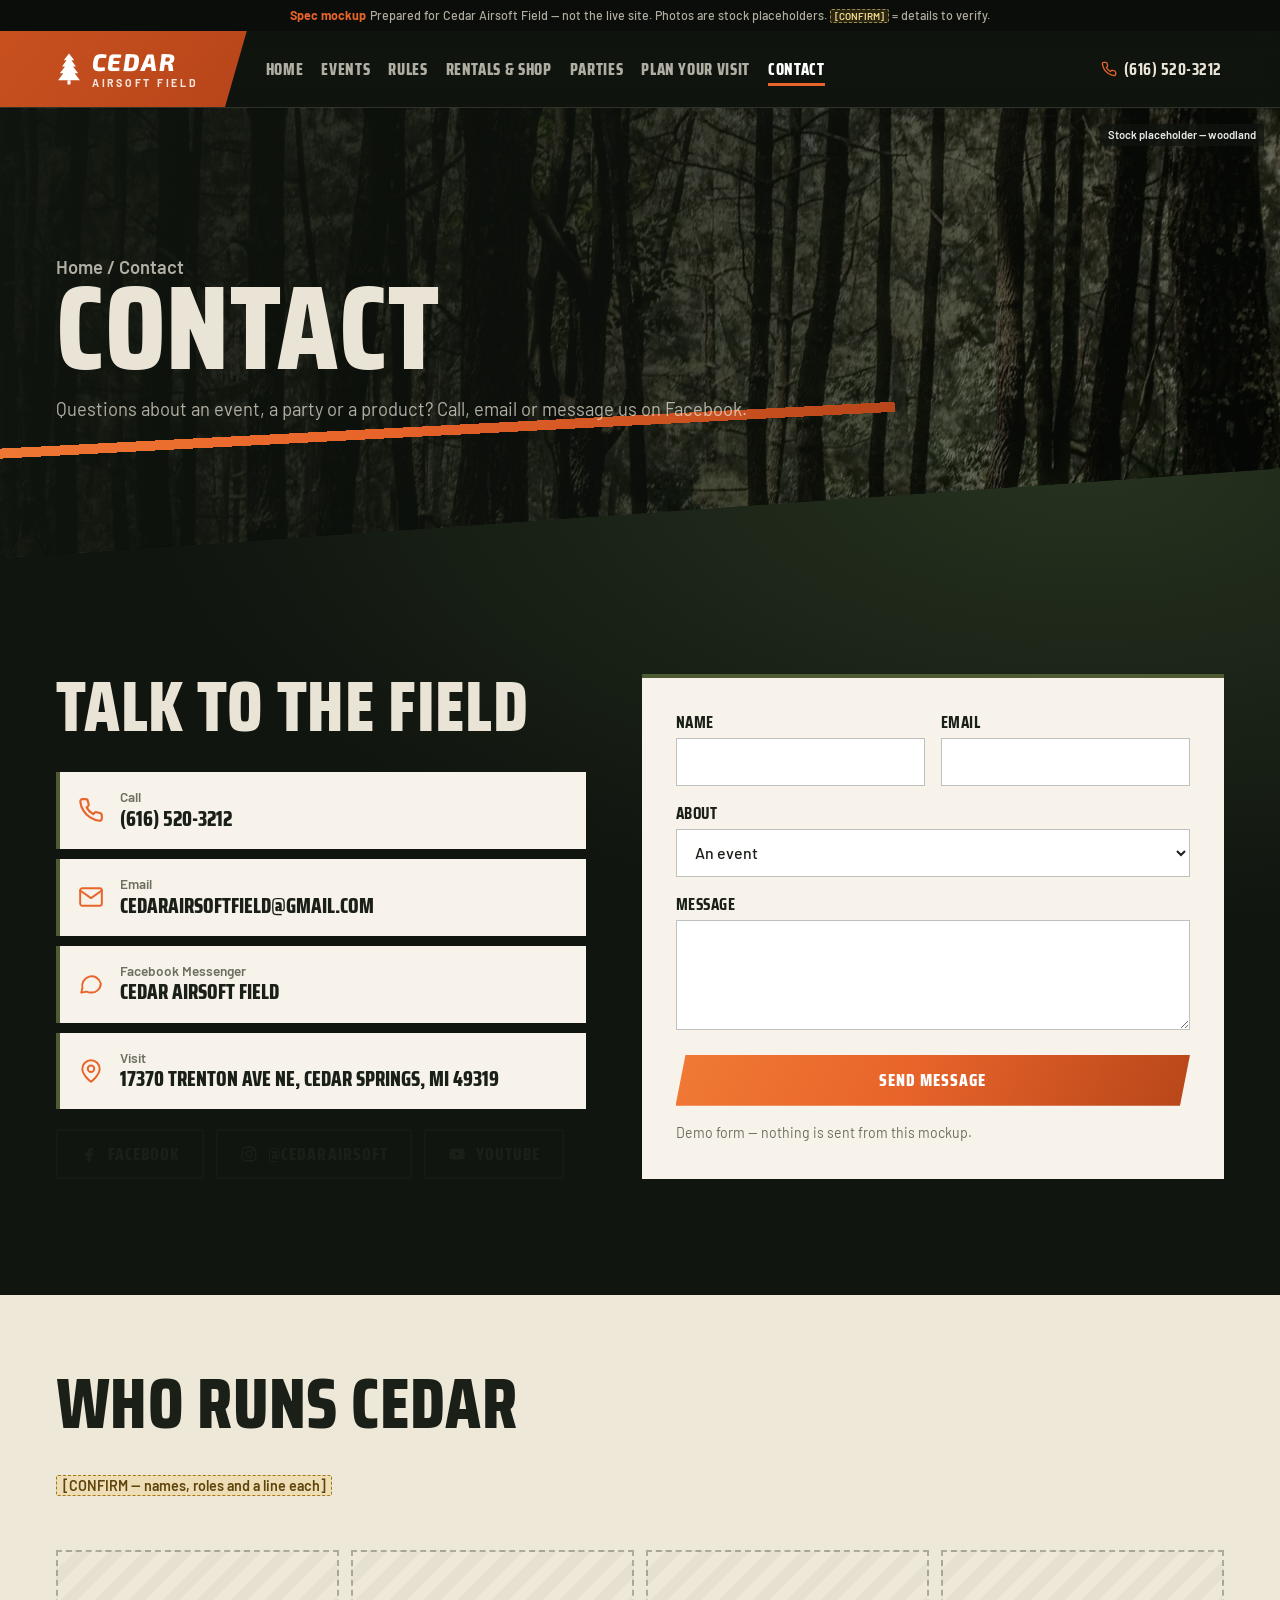
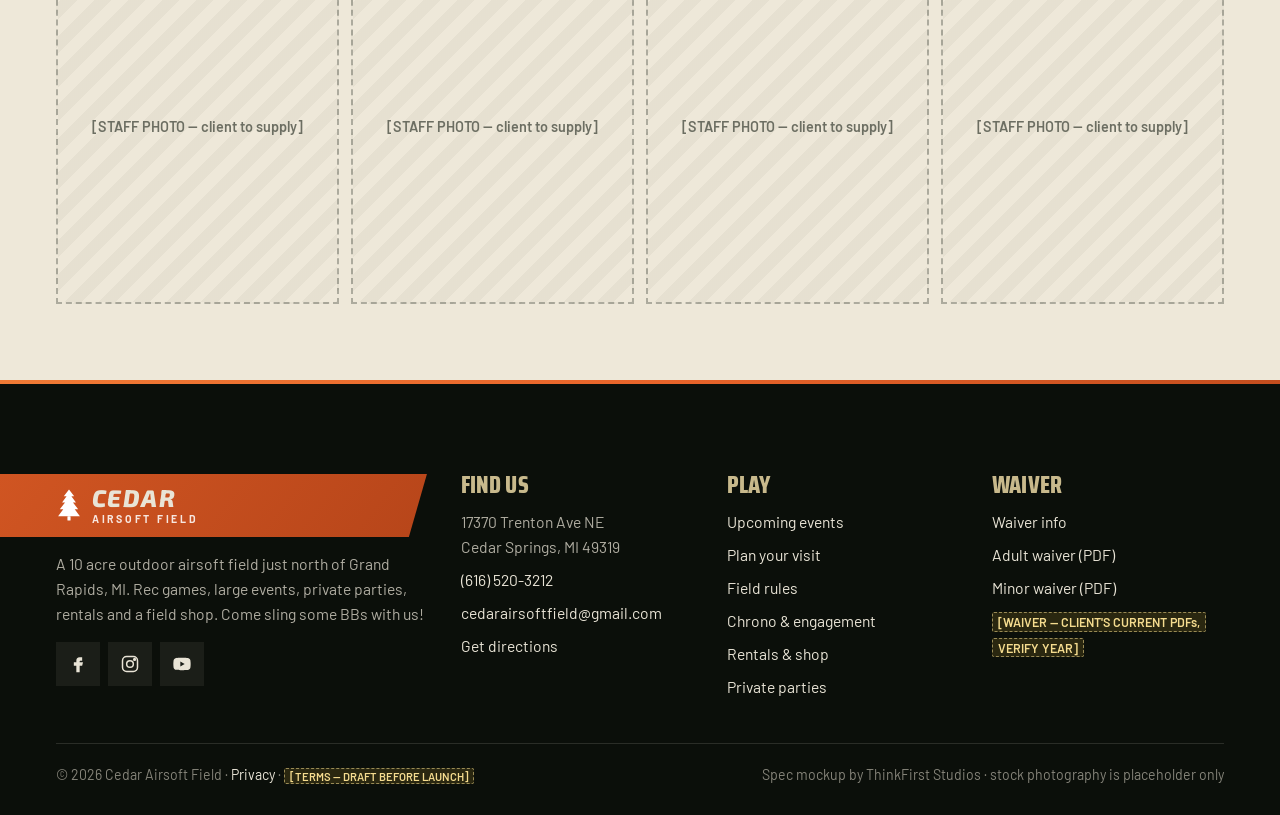
==== commit bfbc3d25: "Redesign mockup in a tactical direction Field-kit palette, Saira Condensed headlines, diagonal cuts " ====
--- a/contact.html
+++ b/contact.html
@@ -12,14 +12,14 @@
 <title>Contact — Cedar Airsoft Field</title>
 <meta name="description" content="Contact Cedar Airsoft Field: (616) 520-3212, cedarairsoftfield@gmail.com, 17370 Trenton Ave NE, Cedar Springs, MI 49319.">
 <meta name="robots" content="noindex, nofollow">
-<meta name="theme-color" content="#1c231b">
+<meta name="theme-color" content="#10150f">
 <meta property="og:title" content="Contact — Cedar Airsoft Field">
 <meta property="og:description" content="Contact Cedar Airsoft Field: (616) 520-3212, cedarairsoftfield@gmail.com, 17370 Trenton Ave NE, Cedar Springs, MI 49319.">
 <meta property="og:type" content="website">
 <link rel="icon" href="data:image/svg+xml,%3Csvg xmlns='http://www.w3.org/2000/svg' viewBox='0 0 30 36'%3E%3Cpath fill='%239b4526' d='M15 0 21 8h-3.2l5.2 7h-3.4l6 8h-4l6 8H2.4l6-8h-4l6-8H7l5.2-7H9z'/%3E%3Crect fill='%239b4526' x='13.2' y='31' width='3.6' height='5'/%3E%3C/svg%3E">
 <link rel="preconnect" href="https://fonts.googleapis.com">
 <link rel="preconnect" href="https://fonts.gstatic.com" crossorigin>
-<link href="https://fonts.googleapis.com/css2?family=Barlow:wght@400;500;600;700&amp;family=Exo+2:ital,wght@0,600;0,700;0,800;1,800&amp;display=swap" rel="stylesheet">
+<link href="https://fonts.googleapis.com/css2?family=Barlow:wght@400;500;600;700&amp;family=Exo+2:ital,wght@1,800&amp;family=Saira+Condensed:wght@600;700;800&amp;display=swap" rel="stylesheet">
 <link rel="stylesheet" href="styles.css">
 </head><body>
 <a class="skip" href="#main">Skip to content</a>
@@ -39,11 +39,12 @@
         <li><a href="contact.html" aria-current="page">Contact</a></li>
       </ul>
       <div class="site-nav__cta">
-        <a class="btn" href="waiver.html">Sign the waiver <svg viewBox="0 0 24 24" fill="none" stroke="currentColor" stroke-width="2" stroke-linecap="round" stroke-linejoin="round" aria-hidden="true"><path d="M5 12h14M13 6l6 6-6 6"/></svg></a>
+        <a class="btn" href="waiver.html">Sign the waiver</a>
         <a class="btn btn--ghost" href="tel:+16165203212"><svg viewBox="0 0 24 24" fill="none" stroke="currentColor" stroke-width="2" stroke-linecap="round" stroke-linejoin="round" aria-hidden="true"><path d="M22 16.9v3a2 2 0 0 1-2.2 2 19.8 19.8 0 0 1-8.6-3.1 19.5 19.5 0 0 1-6-6A19.8 19.8 0 0 1 2.1 4.2 2 2 0 0 1 4.1 2h3a2 2 0 0 1 2 1.7c.1.9.4 1.8.7 2.7a2 2 0 0 1-.5 2.1L8 9.8a16 16 0 0 0 6 6l1.3-1.3a2 2 0 0 1 2.1-.4c.9.3 1.8.6 2.7.7a2 2 0 0 1 1.7 2z"/></svg> Call (616) 520-3212</a>
       </div>
     </nav>
     <a class="header-phone" href="tel:+16165203212" aria-label="Call (616) 520-3212"><svg viewBox="0 0 24 24" fill="none" stroke="currentColor" stroke-width="2" stroke-linecap="round" stroke-linejoin="round" aria-hidden="true"><path d="M22 16.9v3a2 2 0 0 1-2.2 2 19.8 19.8 0 0 1-8.6-3.1 19.5 19.5 0 0 1-6-6A19.8 19.8 0 0 1 2.1 4.2 2 2 0 0 1 4.1 2h3a2 2 0 0 1 2 1.7c.1.9.4 1.8.7 2.7a2 2 0 0 1-.5 2.1L8 9.8a16 16 0 0 0 6 6l1.3-1.3a2 2 0 0 1 2.1-.4c.9.3 1.8.6 2.7.7a2 2 0 0 1 1.7 2z"/></svg><span>(616) 520-3212</span></a>
+    <a class="btn header-cta" href="waiver.html">Sign the waiver</a>
     <button class="nav-toggle" type="button" aria-controls="site-nav" aria-expanded="false" aria-label="Open menu"><span class="nav-toggle__bars"></span></button>
   </div>
 </header>
@@ -56,10 +57,9 @@
   </div>
 </section>
 <main id="main">
-<section class="section">
+<section class="section section--dark">
   <div class="wrap contact-grid">
     <div class="reveal">
-      <p class="eyebrow">Get in touch</p>
       <h2>Talk to the field</h2>
       <div class="contact-cards">
         <a class="contact-card" href="tel:+16165203212"><svg viewBox="0 0 24 24" fill="none" stroke="currentColor" stroke-width="2" stroke-linecap="round" stroke-linejoin="round" aria-hidden="true"><path d="M22 16.9v3a2 2 0 0 1-2.2 2 19.8 19.8 0 0 1-8.6-3.1 19.5 19.5 0 0 1-6-6A19.8 19.8 0 0 1 2.1 4.2 2 2 0 0 1 4.1 2h3a2 2 0 0 1 2 1.7c.1.9.4 1.8.7 2.7a2 2 0 0 1-.5 2.1L8 9.8a16 16 0 0 0 6 6l1.3-1.3a2 2 0 0 1 2.1-.4c.9.3 1.8.6 2.7.7a2 2 0 0 1 1.7 2z"/></svg><span><small>Call</small><strong>(616) 520-3212</strong></span></a>
@@ -82,7 +82,7 @@
         <select id="c-topic" name="topic"><option>An event</option><option>Private party</option><option>Season Pass</option><option>Shop / product request</option><option>Something else</option></select>
       </div>
       <div class="field"><label for="c-msg">Message</label><textarea id="c-msg" name="message" required></textarea></div>
-      <button class="btn" type="submit">Send message <svg viewBox="0 0 24 24" fill="none" stroke="currentColor" stroke-width="2" stroke-linecap="round" stroke-linejoin="round" aria-hidden="true"><path d="M5 12h14M13 6l6 6-6 6"/></svg></button>
+      <button class="btn" type="submit">Send message</button>
       <p class="form__status" tabindex="-1">Thanks &mdash; this is a demo form, so nothing was sent.</p>
       <p class="form__note">Demo form &mdash; nothing is sent from this mockup.</p>
     </form>
@@ -90,7 +90,7 @@
 </section>
 <section class="section section--bone section--tight">
   <div class="wrap">
-    <div class="section-head"><p class="eyebrow">The crew</p><h2>Who runs Cedar</h2><p><span class="ph">[CONFIRM — names, roles and a line each]</span></p></div>
+    <div class="section-head"><h2>Who runs Cedar</h2><p><span class="ph">[CONFIRM — names, roles and a line each]</span></p></div>
     <div class="staff" data-stagger>
       <div class="empty-frame">[STAFF PHOTO — client to supply]</div>
       <div class="empty-frame">[STAFF PHOTO — client to supply]</div>
--- a/styles.css
+++ b/styles.css
@@ -1,155 +1,126 @@
 /* ==========================================================================
-   Cedar Airsoft Field — spec mockup
+   Cedar Airsoft Field — spec mockup (v2, tactical direction)
    LEAD, NOT A CLIENT. Not signed. Not deployed.
 
-   Palette sampled from their live Squarespace theme (site.css):
-     --darkAccent-hsl  111,11%,12%  -> #1C231B  "forest"
-     --lightAccent-hsl  45,12%,87%  -> #E2DFD6  "bone"
-   Their theme accent (242,65%,40% indigo) is not carried over; "cedar"
-   below is a proposed second accent. [CONFIRM brand hex from logo files]
-   Display face kept from their site: Exo 2.
+   Palette: field-kit colours, not a single accent.
+     night olive #10150F · olive drab #4F5B32 · khaki #C8B98C
+     coyote #93714D · field slate #3B4650 · bone #EEE8D9
+     blaze #E8642A — actions only (buttons, "next up", the clock)
+   Their live theme dark (#1C231B) sits between night and olive.
+   [CONFIRM brand hex from logo files]
+
+   Type: Saira Condensed (headlines) · Barlow (text) · Exo 2 (wordmark,
+   kept from their current site).
    ========================================================================== */
 
 :root {
-  --forest: #1c231b;
-  --forest-2: #263125;
-  --forest-3: #34412f;
-  --bone: #e2dfd6;
-  --paper: #f2efe7;
-  --paper-2: #e9e5da;
-  --ink: #1c231b;
-  --ink-soft: #4a5045;
-  --muted: #6b6f64;
-  --line: rgba(28, 35, 27, .14);
-  --line-dark: rgba(226, 223, 214, .16);
-
-  --cedar: #9b4526;        /* cedar heartwood — CTAs on light */
-  --cedar-deep: #7f361c;
-  --cedar-hi: #d0774c;     /* cedar on dark grounds */
-  --moss: #5b6f45;
-
-  /* chrono zip-tie colours — functional, used only for the tag system */
-  --tag-green: #3f8b43;
-  --tag-yellow: #e2b236;
-  --tag-red: #c33a2c;
-  --tag-clear: #f7f7f2;
-
-  --ph-bg: rgba(226, 178, 54, .22);
+  --night: #10150f;
+  --night-2: #171e16;
+  --night-3: #202a1f;
+  --olive: #4f5b32;
+  --olive-hi: #6f7d47;
+  --khaki: #c8b98c;
+  --khaki-hi: #ddd0a6;
+  --coyote: #93714d;
+  --slate: #3b4650;
+  --bone: #eee8d9;
+  --bone-2: #e4dcc8;
+  --paper: #f7f3ea;
+  --blaze: #e8642a;
+  --blaze-deep: #b8461a;
+
+  --text-dark: #e9e4d6;
+  --text-dark-soft: rgba(233, 228, 214, .74);
+  --text: #1a2018;
+  --text-soft: #4c5246;
+  --muted: #6c6e62;
+  --line: rgba(26, 32, 24, .16);
+  --line-dark: rgba(233, 228, 214, .14);
+
+  --tag-green: #3f9a45;
+  --tag-yellow: #e6b632;
+  --tag-red: #cf3b2c;
+  --tag-clear: #f4f4ef;
+
+  --ph-bg: rgba(230, 182, 50, .2);
   --ph-line: #a67812;
   --ph-ink: #5e430a;
 
-  --display: "Exo 2", "Segoe UI", system-ui, sans-serif;
+  --g-blaze: linear-gradient(115deg, #f07a35 0%, #e8642a 45%, #b8461a 100%);
+  --g-night: radial-gradient(120% 90% at 85% 0%, #26321f 0%, var(--night) 62%);
+  --g-slate: linear-gradient(160deg, #2d3740 0%, #161c1a 70%);
+
+  --display: "Saira Condensed", "Arial Narrow", sans-serif;
   --body: "Barlow", "Segoe UI", system-ui, sans-serif;
-
-  --wrap: 1200px;
+  --mark: "Exo 2", "Segoe UI", sans-serif;
+
+  --wrap: 1240px;
   --gutter: 16px;
-  --radius: 4px;
-  --header-h: 68px;
-  --ease: cubic-bezier(.22, .61, .36, 1);
-  --shadow: 0 1px 2px rgba(28, 35, 27, .08), 0 8px 24px -12px rgba(28, 35, 27, .25);
-  --shadow-lift: 0 2px 4px rgba(28, 35, 27, .08), 0 18px 36px -14px rgba(28, 35, 27, .35);
+  --header-h: 66px;
+  --cut: 56px;
+  --ease: cubic-bezier(.2, .7, .2, 1);
 }
 @media (min-width: 640px) { :root { --gutter: 24px; } }
-@media (min-width: 1024px) { :root { --gutter: 32px; --header-h: 76px; } }
+@media (min-width: 1024px) { :root { --gutter: 36px; --header-h: 76px; --cut: 90px; } }
 
 /* ---------- base ---------- */
 *, *::before, *::after { box-sizing: border-box; }
 html { -webkit-text-size-adjust: 100%; scroll-behavior: smooth; scroll-padding-top: calc(var(--header-h) + 16px); }
-body {
-  margin: 0;
-  background: var(--paper);
-  color: var(--ink);
-  font: 400 1.0625rem/1.6 var(--body);
-  -webkit-font-smoothing: antialiased;
-  overflow-x: hidden;
-}
+body { margin: 0; background: var(--night); color: var(--text-dark); font: 400 1.0625rem/1.6 var(--body); -webkit-font-smoothing: antialiased; overflow-x: hidden; }
 img { display: block; max-width: 100%; height: auto; }
-a { color: var(--cedar); text-underline-offset: .18em; }
-a:hover { color: var(--cedar-deep); }
-h1, h2, h3, h4 { font-family: var(--display); line-height: 1.08; margin: 0 0 .5em; letter-spacing: -.01em; }
-h1 { font-weight: 800; }
-h2 { font-weight: 800; font-size: clamp(1.9rem, 4.2vw + .6rem, 3.1rem); text-transform: uppercase; }
-h3 { font-weight: 700; font-size: 1.25rem; }
+a { color: inherit; text-underline-offset: .2em; }
+h1, h2, h3, h4 { margin: 0 0 .45em; font-family: var(--display); font-weight: 800; line-height: .95; text-transform: uppercase; letter-spacing: .005em; }
+h2 { font-size: clamp(2.3rem, 4.6vw + .8rem, 4.4rem); }
+h3 { font-size: 1.45rem; line-height: 1.05; }
 p { margin: 0 0 1em; }
 ul, ol { margin: 0 0 1em; padding-left: 1.2em; }
-:focus-visible { outline: 3px solid var(--cedar-hi); outline-offset: 2px; }
+:focus-visible { outline: 3px solid var(--blaze); outline-offset: 3px; }
 .sr-only { position: absolute; width: 1px; height: 1px; padding: 0; margin: -1px; overflow: hidden; clip: rect(0 0 0 0); white-space: nowrap; border: 0; }
-.skip { position: absolute; left: 8px; top: -60px; z-index: 200; background: var(--bone); color: var(--forest); padding: 10px 14px; font-weight: 600; }
+.skip { position: absolute; left: 8px; top: -60px; z-index: 300; background: var(--blaze); color: #fff; padding: 10px 14px; font-weight: 600; }
 .skip:focus { top: 8px; }
 .wrap { width: 100%; max-width: var(--wrap); margin: 0 auto; padding: 0 var(--gutter); }
 .num { font-variant-numeric: tabular-nums; }
 
 /* ---------- placeholders — must stay visible ---------- */
 .ph {
-  display: inline;
-  font: 600 .78em/1.4 var(--display);
-  letter-spacing: .02em;
-  color: var(--ph-ink);
-  background: var(--ph-bg);
-  border: 1px dashed var(--ph-line);
-  border-radius: 3px;
-  padding: .05em .4em;
+  font: 600 .8em/1.4 var(--body); color: var(--ph-ink);
+  background: var(--ph-bg); border: 1px dashed var(--ph-line); border-radius: 2px; padding: .05em .4em;
   -webkit-box-decoration-break: clone; box-decoration-break: clone;
 }
-.on-dark .ph, .section--dark .ph, .hero .ph, .site-footer .ph, .mockup-flag .ph, .price-card--season .ph,
-.kit-card .ph, .party-card--weekend .ph, .waiver-panel .ph, .estimate .ph, .step .ph {
-  color: #f6dc93; background: rgba(226, 178, 54, .16); border-color: rgba(246, 220, 147, .55);
-}
-.ph-block { display: block; margin-top: .6em; }
+.ph-block { display: block; margin-top: .5em; }
+.dark .ph, .section--dark .ph, .section--slate .ph, .hero .ph, .page-hero .ph, .site-footer .ph, .mockup-flag .ph,
+.offer .ph, .kit-card .ph, .estimate .ph, .tile .ph, .waiver-panel .ph, .op .ph, .clock .ph {
+  color: #f5dc8f; background: rgba(230, 182, 50, .14); border-color: rgba(245, 220, 143, .55);
+}
 
 /* ---------- mockup flag ---------- */
-.mockup-flag {
-  background: var(--forest); color: var(--bone);
-  font: 500 .78rem/1.4 var(--body);
-  text-align: center; padding: 7px var(--gutter);
-  border-bottom: 1px solid var(--line-dark);
-}
-.mockup-flag strong { font-family: var(--display); letter-spacing: .06em; text-transform: uppercase; font-size: .72rem; color: var(--cedar-hi); margin-right: .4em; }
+.mockup-flag { position: relative; z-index: 120; background: #0a0d09; color: var(--text-dark-soft); font: 500 .78rem/1.4 var(--body); text-align: center; padding: 7px var(--gutter); }
+.mockup-flag strong { color: var(--blaze); font-weight: 700; margin-right: .35em; }
 
 /* ---------- header ---------- */
-.site-header {
-  position: sticky; top: 0; z-index: 100;
-  background: rgba(28, 35, 27, .97);
-  color: var(--bone);
-  transition: box-shadow .3s var(--ease);
-}
-.site-header.is-condensed { box-shadow: 0 10px 30px -12px rgba(0, 0, 0, .55); }
-.site-header__inner {
-  display: flex; align-items: center; gap: 12px;
-  height: var(--header-h);
-  transition: height .3s var(--ease);
-}
-.site-header.is-condensed .site-header__inner { height: calc(var(--header-h) - 14px); }
-
-.brand { display: flex; align-items: center; gap: 10px; color: var(--bone); text-decoration: none; margin-right: auto; }
-.brand:hover { color: #fff; }
-.brand__mark { width: 30px; height: 36px; flex: none; color: var(--cedar-hi); transition: transform .3s var(--ease); }
-.site-header.is-condensed .brand__mark { transform: scale(.88); }
+.site-header { position: sticky; top: 0; z-index: 100; background: rgba(16, 21, 15, .82); border-bottom: 1px solid var(--line-dark); transition: background-color .3s, box-shadow .3s; }
+.site-header::before { content: ""; position: absolute; inset: 0; z-index: -1; -webkit-backdrop-filter: blur(10px); backdrop-filter: blur(10px); }
+.site-header.is-condensed { background: rgba(12, 16, 11, .96); box-shadow: 0 12px 30px -16px rgba(0, 0, 0, .8); }
+.site-header__inner { display: flex; align-items: center; gap: 14px; height: var(--header-h); transition: height .3s var(--ease); }
+.site-header.is-condensed .site-header__inner { height: calc(var(--header-h) - 12px); }
+
+.brand { position: relative; isolation: isolate; display: flex; align-items: center; gap: 10px; align-self: stretch; padding-right: 26px; margin-right: auto; color: #fff; text-decoration: none; }
+.brand::before { content: ""; position: absolute; z-index: -1; top: 0; bottom: 0; left: -100vw; right: 0; background: var(--g-blaze); transform: skewX(-16deg); transform-origin: 100% 100%; }
+.site-footer .brand { align-self: auto; padding: 12px 26px 12px 0; }
+.brand__mark { width: 26px; height: 32px; flex: none; color: #fff; }
 .brand__text { display: flex; flex-direction: column; line-height: 1; }
-.brand__name { font: 800 1.35rem/1 var(--display); letter-spacing: .12em; text-transform: uppercase; }
-.brand__sub { font: 600 .6rem/1 var(--display); letter-spacing: .3em; text-transform: uppercase; color: rgba(226, 223, 214, .7); margin-top: 4px; }
-@media (max-width: 380px) { .brand__sub { display: none; } .brand__name { font-size: 1.15rem; } }
-
-.header-phone {
-  display: inline-flex; align-items: center; gap: 6px;
-  color: var(--bone); text-decoration: none;
-  font: 700 .95rem/1 var(--display); letter-spacing: .02em; white-space: nowrap;
-  padding: 10px 2px;
-}
-.header-phone svg { width: 16px; height: 16px; color: var(--cedar-hi); flex: none; }
+.brand__name { font: italic 800 1.5rem/1 var(--mark); letter-spacing: .06em; text-transform: uppercase; }
+.brand__sub { font: 700 .66rem/1 var(--body); letter-spacing: .26em; text-transform: uppercase; margin-top: 4px; color: rgba(255, 255, 255, .86); }
+@media (max-width: 380px) { .brand__sub { display: none; } .brand__name { font-size: 1.25rem; } }
+
+.header-phone { display: inline-flex; align-items: center; gap: 7px; color: var(--text-dark); text-decoration: none; font: 700 1.05rem/1 var(--display); letter-spacing: .03em; white-space: nowrap; padding: 10px 2px; }
+.header-phone svg { width: 16px; height: 16px; color: var(--blaze); flex: none; }
 .header-phone:hover { color: #fff; }
 @media (max-width: 359px) { .header-phone span { display: none; } }
-
-.nav-toggle {
-  display: inline-grid; place-items: center;
-  width: 44px; height: 44px; flex: none;
-  background: transparent; border: 1px solid var(--line-dark); border-radius: var(--radius);
-  color: var(--bone); cursor: pointer;
-}
-.nav-toggle__bars, .nav-toggle__bars::before, .nav-toggle__bars::after {
-  content: ""; display: block; width: 20px; height: 2px; background: currentColor;
-  transition: transform .3s var(--ease), opacity .2s;
-}
+.header-cta { display: none; }
+
+.nav-toggle { display: inline-grid; place-items: center; width: 44px; height: 44px; flex: none; background: transparent; border: 1px solid var(--line-dark); color: var(--text-dark); cursor: pointer; }
+.nav-toggle__bars, .nav-toggle__bars::before, .nav-toggle__bars::after { content: ""; display: block; width: 20px; height: 2px; background: currentColor; transition: transform .3s var(--ease), background-color .2s; }
 .nav-toggle__bars { position: relative; }
 .nav-toggle__bars::before { position: absolute; top: -6px; }
 .nav-toggle__bars::after { position: absolute; top: 6px; }
@@ -157,412 +128,376 @@
 .nav-open .nav-toggle__bars::before { transform: translateY(6px) rotate(45deg); }
 .nav-open .nav-toggle__bars::after { transform: translateY(-6px) rotate(-45deg); }
 
-.site-nav {
-  position: fixed; inset: var(--nav-top, var(--header-h)) 0 0 0;
-  background: var(--forest);
-  padding: 20px var(--gutter) 120px;
-  overflow-y: auto;
-  transform: translateX(100%);
-  visibility: hidden;
-  transition: transform .4s var(--ease), visibility 0s linear .4s;
-}
-.nav-open .site-nav { transform: none; visibility: visible; transition: transform .4s var(--ease); }
+.site-nav { position: fixed; inset: var(--nav-top, var(--header-h)) 0 0 0; background: var(--g-night); padding: 18px var(--gutter) 120px; overflow-y: auto; clip-path: inset(0 0 100% 0); visibility: hidden; transition: clip-path .45s var(--ease), visibility 0s linear .45s; }
+.nav-open .site-nav { clip-path: inset(0 0 0 0); visibility: visible; transition: clip-path .45s var(--ease); }
 .site-nav ul { list-style: none; margin: 0; padding: 0; }
-.site-nav a {
-  display: block; padding: 14px 0;
-  color: var(--bone); text-decoration: none;
-  font: 700 1.5rem/1.1 var(--display); text-transform: uppercase; letter-spacing: .04em;
-  border-bottom: 1px solid var(--line-dark);
-}
-.site-nav a[aria-current="page"] { color: var(--cedar-hi); }
+.site-nav li a { display: flex; justify-content: space-between; align-items: baseline; padding: 12px 0; color: var(--text-dark); text-decoration: none; font: 800 2rem/1 var(--display); text-transform: uppercase; border-bottom: 1px solid var(--line-dark); }
+.site-nav li a[aria-current="page"] { color: var(--blaze); }
 .site-nav__cta { display: grid; gap: 10px; margin-top: 24px; }
-.site-nav .site-nav__cta a { display: inline-flex; padding: 12px 22px; font-size: .9rem; letter-spacing: .1em; border: 2px solid var(--bd); color: var(--fg); }
 body.nav-open { overflow: hidden; }
 
-@media (min-width: 1120px) {
+@media (min-width: 1140px) {
   .nav-toggle { display: none; }
-  .site-nav {
-    position: static; transform: none; visibility: visible; background: none; padding: 0; overflow: visible;
-    order: 0; margin-left: auto;
-  }
-  .brand { margin-right: 0; }
-  .site-nav ul { display: flex; gap: 2px; }
-  .site-nav a {
-    font-size: .8rem; letter-spacing: .1em; padding: 10px 11px; border: 0; position: relative;
-    color: rgba(226, 223, 214, .86);
-  }
-  .site-nav a::after {
-    content: ""; position: absolute; left: 11px; right: 11px; bottom: 4px; height: 2px;
-    background: var(--cedar-hi); transform: scaleX(0); transform-origin: left; transition: transform .3s var(--ease);
-  }
-  .site-nav a:hover { color: #fff; }
-  .site-nav a:hover::after, .site-nav a[aria-current="page"]::after { transform: scaleX(1); }
-  .site-nav a[aria-current="page"] { color: #fff; }
+  .brand { margin-right: 18px; }
+  .site-nav { position: static; clip-path: none; visibility: visible; background: none; padding: 0; overflow: visible; margin-right: auto; }
+  .site-nav ul { display: flex; }
+  .site-nav li a { font-size: 1.08rem; letter-spacing: .04em; padding: 10px 12px; border: 0; color: var(--text-dark-soft); position: relative; }
+  .site-nav li a::after { content: ""; position: absolute; left: 12px; right: 12px; bottom: 2px; height: 3px; background: var(--blaze); transform: scaleX(0); transform-origin: left; transition: transform .3s var(--ease); }
+  .site-nav li a:hover { color: #fff; }
+  .site-nav li a:hover::after, .site-nav li a[aria-current="page"]::after { transform: scaleX(1); }
+  .site-nav li a[aria-current="page"] { color: #fff; }
   .site-nav__cta { display: none; }
-  .header-phone { margin-left: 14px; padding-left: 16px; border-left: 1px solid var(--line-dark); }
+  .header-cta { display: inline-flex; min-height: 42px; padding: 9px 16px; font-size: .95rem; }
 }
 
 /* ---------- buttons ---------- */
 .btn {
-  --bg: var(--cedar); --fg: #fff8f2; --bd: var(--cedar);
+  --bg: var(--g-blaze); --fg: #fff;
+  position: relative; overflow: hidden; isolation: isolate;
   display: inline-flex; align-items: center; justify-content: center; gap: 10px;
-  min-height: 48px; padding: 12px 22px;
-  background: var(--bg); color: var(--fg); border: 2px solid var(--bd); border-radius: var(--radius);
-  font: 700 .9rem/1 var(--display); letter-spacing: .1em; text-transform: uppercase; text-decoration: none;
-  cursor: pointer;
-  transition: transform .25s var(--ease), background-color .25s, box-shadow .25s, color .25s;
-}
-.btn:hover { --bg: var(--cedar-deep); --bd: var(--cedar-deep); color: #fff; transform: translateY(-2px); box-shadow: 0 10px 20px -10px rgba(127, 54, 28, .7); }
-.btn svg { width: 18px; height: 18px; transition: transform .25s var(--ease); }
-.btn:hover svg { transform: translateX(3px); }
-.btn--ghost { --bg: transparent; --fg: var(--bone); --bd: rgba(226, 223, 214, .55); }
-.btn--ghost:hover { --bg: var(--bone); --bd: var(--bone); color: var(--forest); box-shadow: none; }
-.btn--dark { --bg: var(--forest); --fg: var(--bone); --bd: var(--forest); }
-.btn--dark:hover { --bg: var(--forest-3); --bd: var(--forest-3); }
-.btn--line { --bg: transparent; --fg: var(--forest); --bd: rgba(28, 35, 27, .4); }
-.btn--line:hover { --bg: var(--forest); --bd: var(--forest); color: var(--bone); box-shadow: none; }
+  min-height: 50px; padding: 12px 24px;
+  background: var(--bg); color: var(--fg); border: 0;
+  clip-path: polygon(10px 0, 100% 0, calc(100% - 10px) 100%, 0 100%);
+  font: 800 1.08rem/1 var(--display); letter-spacing: .06em; text-transform: uppercase; text-decoration: none;
+  cursor: pointer; transition: transform .25s var(--ease), filter .25s;
+}
+.btn::after { content: ""; position: absolute; z-index: -1; inset: 0; background: linear-gradient(100deg, transparent 30%, rgba(255, 255, 255, .28) 50%, transparent 70%); transform: translateX(-110%); transition: transform .6s var(--ease); }
+.btn:hover { transform: translateY(-2px); filter: brightness(1.06); color: var(--fg); }
+.btn:hover::after { transform: translateX(110%); }
+.btn svg { width: 18px; height: 18px; flex: none; }
+.btn--ghost { --bg: rgba(233, 228, 214, .08); --fg: var(--text-dark); box-shadow: inset 0 0 0 2px rgba(233, 228, 214, .45); clip-path: none; }
+.btn--ghost:hover { --bg: rgba(233, 228, 214, .16); }
+.btn--dark { --bg: linear-gradient(115deg, var(--night-3), var(--night)); --fg: var(--text-dark); }
+.btn--line { --bg: transparent; --fg: var(--text); box-shadow: inset 0 0 0 2px rgba(26, 32, 24, .5); clip-path: none; }
+.btn--line:hover { --bg: var(--text); --fg: var(--bone); }
 .btn--block { width: 100%; }
-.btn[aria-disabled="true"] { opacity: .55; cursor: not-allowed; transform: none; box-shadow: none; }
-
-.link-arrow {
-  display: inline-flex; align-items: center; gap: 8px;
-  font: 700 .82rem/1 var(--display); letter-spacing: .1em; text-transform: uppercase; text-decoration: none;
-  color: var(--cedar);
-}
-.link-arrow svg { width: 16px; height: 16px; transition: transform .25s var(--ease); }
-.link-arrow:hover svg { transform: translateX(4px); }
-.section--dark .link-arrow, .on-dark .link-arrow { color: var(--cedar-hi); }
-
-/* ---------- eyebrow with zip-tie mark ---------- */
-.eyebrow {
-  display: inline-flex; align-items: center; gap: 10px;
-  font: 700 .74rem/1 var(--display); letter-spacing: .22em; text-transform: uppercase;
-  color: var(--cedar); margin: 0 0 14px;
-}
-.eyebrow::before {
-  content: ""; width: 26px; height: 7px; border-radius: 2px;
-  background: linear-gradient(90deg, currentColor 0 70%, transparent 70% 76%, currentColor 76%);
-  opacity: .9;
-}
-.section--dark .eyebrow, .hero .eyebrow, .on-dark .eyebrow { color: var(--cedar-hi); }
-.hero .eyebrow { color: #f0d2bf; text-shadow: 0 1px 12px rgba(0, 0, 0, .6); }
-.hero .eyebrow::before { color: var(--cedar-hi); }
+.btn[aria-disabled="true"] { opacity: .5; cursor: not-allowed; transform: none; filter: none; }
+
+.text-link { font: 700 1.05rem/1 var(--display); text-transform: uppercase; letter-spacing: .05em; color: var(--blaze); text-decoration: none; border-bottom: 2px solid currentColor; padding-bottom: 3px; }
+.text-link:hover { color: var(--blaze-deep); }
+.dark .text-link, .section--dark .text-link, .section--slate .text-link { color: #ff8a52; }
+.link-arrow { font: 700 1.05rem/1 var(--display); text-transform: uppercase; letter-spacing: .05em; color: var(--blaze); text-decoration: none; border-bottom: 2px solid currentColor; padding-bottom: 3px; display: inline-flex; gap: 8px; align-items: center; }
+.link-arrow svg { display: none; }
+.section--dark .link-arrow, .section--slate .link-arrow, .dark .link-arrow, .on-dark .link-arrow { color: #ff8a52; }
+
+/* small label (sentence case, used sparingly) */
+.eyebrow { font: 600 1rem/1.2 var(--body); color: var(--coyote); margin: 0 0 10px; }
+.section--dark .eyebrow, .section--slate .eyebrow, .hero .eyebrow, .dark .eyebrow { color: var(--khaki); }
 
 /* ---------- sections ---------- */
-.section { padding: clamp(56px, 8vw, 104px) 0; position: relative; }
-.section--tight { padding: clamp(40px, 6vw, 72px) 0; }
-.section--bone { background: var(--paper-2); }
-.section--dark { background: var(--forest); color: var(--bone); }
-.section--dark h2, .section--dark h3 { color: #f4f1ea; }
-.section--warm { background: linear-gradient(180deg, var(--paper) 0%, var(--paper-2) 100%); }
-.section-head { display: grid; gap: 8px; margin-bottom: clamp(28px, 4vw, 48px); max-width: 760px; }
-.section-head p:not(.eyebrow) { color: var(--ink-soft); font-size: 1.08rem; margin: 0; }
-.section--dark .section-head p:not(.eyebrow) { color: rgba(226, 223, 214, .78); }
-.section-head--split { max-width: none; grid-template-columns: 1fr; align-items: end; }
-@media (min-width: 860px) { .section-head--split { grid-template-columns: 1fr auto; gap: 24px; } }
-.lede { font-size: 1.15rem; color: var(--ink-soft); }
-
-/* ---------- photo + placeholder labels ---------- */
-.photo { position: relative; margin: 0; overflow: hidden; background: var(--forest-2); border-radius: var(--radius); }
-.photo img { width: 100%; height: 100%; object-fit: cover; filter: saturate(.9) contrast(1.04) sepia(.07); transition: transform .8s var(--ease); }
+.section { position: relative; padding: clamp(64px, 9vw, 128px) 0; }
+.section--tight { padding: clamp(44px, 6vw, 80px) 0; }
+.section--dark { background: var(--g-night); color: var(--text-dark); }
+.section--slate { background: var(--g-slate); color: var(--text-dark); }
+.section--bone, .section--warm { background: var(--bone); color: var(--text); }
+.section--paper { background: var(--paper); color: var(--text); }
+.section--grid::before {
+  content: ""; position: absolute; inset: 0; pointer-events: none;
+  background-image: linear-gradient(rgba(200, 185, 140, .05) 1px, transparent 1px), linear-gradient(90deg, rgba(200, 185, 140, .05) 1px, transparent 1px);
+  background-size: 64px 64px;
+  -webkit-mask: radial-gradient(80% 80% at 70% 30%, #000 0%, transparent 85%); mask: radial-gradient(80% 80% at 70% 30%, #000 0%, transparent 85%);
+}
+.section > .wrap { position: relative; }
+.cut-top { clip-path: polygon(0 var(--cut), 100% 0, 100% 100%, 0 100%); margin-top: calc(var(--cut) * -1); padding-top: calc(clamp(64px, 9vw, 128px) + var(--cut)); }
+.section-head { max-width: 780px; margin-bottom: clamp(30px, 4vw, 52px); }
+.section-head p:not(.eyebrow) { font-size: 1.12rem; color: var(--text-soft); margin: 0; max-width: 62ch; }
+.section--dark .section-head p:not(.eyebrow), .section--slate .section-head p:not(.eyebrow) { color: var(--text-dark-soft); }
+.section-head--split { max-width: none; display: grid; gap: 18px; align-items: end; }
+@media (min-width: 860px) { .section-head--split { grid-template-columns: 1fr auto; } }
+.lede { font-size: 1.15rem; color: var(--text-soft); }
+.section--dark .lede, .section--slate .lede { color: var(--text-dark-soft); }
+
+/* ---------- photos + HUD brackets ---------- */
+.photo { position: relative; margin: 0; overflow: hidden; background: var(--night-3); }
+.photo img { width: 100%; height: 100%; object-fit: cover; filter: saturate(.78) contrast(1.08) brightness(.94); transition: transform 1s var(--ease); }
+.photo::before { content: ""; position: absolute; inset: 0; z-index: 1; pointer-events: none; background: linear-gradient(180deg, rgba(79, 91, 50, .12), rgba(16, 21, 15, .28)); mix-blend-mode: multiply; }
 .photo[data-ph]::after {
-  content: attr(data-ph);
-  position: absolute; left: 8px; bottom: 8px; z-index: 2;
-  font: 600 .62rem/1.2 var(--display); letter-spacing: .08em; text-transform: uppercase;
-  color: rgba(255, 255, 255, .92); background: rgba(28, 35, 27, .72);
-  padding: 4px 7px; border-radius: 2px; max-width: calc(100% - 16px);
-  pointer-events: none;
-}
-a:hover .photo img, .card-photo:hover .photo img { transform: scale(1.04); }
-.ratio-43 { aspect-ratio: 4 / 3; }
-.ratio-45 { aspect-ratio: 4 / 5; }
-.ratio-32 { aspect-ratio: 3 / 2; }
-.ratio-169 { aspect-ratio: 16 / 9; }
-
-.empty-frame {
-  display: grid; place-items: center; text-align: center;
-  aspect-ratio: 4 / 5; padding: 20px;
-  border: 2px dashed rgba(28, 35, 27, .3); border-radius: var(--radius);
-  background: repeating-linear-gradient(135deg, transparent 0 12px, rgba(28, 35, 27, .035) 12px 24px);
-  color: var(--muted); font: 600 .78rem/1.4 var(--display); letter-spacing: .08em; text-transform: uppercase;
-}
-
-/* ---------- hero ---------- */
-.hero {
-  position: relative; isolation: isolate;
-  min-height: min(92svh, 860px);
-  display: flex; align-items: flex-end;
-  color: #f6f3ec;
-  padding: 120px 0 clamp(40px, 7vw, 80px);
-  overflow: hidden;
-}
-.hero__media { position: absolute; inset: 0; z-index: -2; }
-.hero__media img { width: 100%; height: 100%; object-fit: cover; object-position: 50% 40%; filter: saturate(.92) contrast(1.05) sepia(.06); }
+  content: attr(data-ph); position: absolute; left: 10px; bottom: 10px; z-index: 3;
+  font: 600 .7rem/1.25 var(--body); color: rgba(255, 255, 255, .92); background: rgba(16, 21, 15, .78);
+  padding: 4px 8px; max-width: calc(100% - 20px); pointer-events: none;
+}
+.ratio-43 { aspect-ratio: 4 / 3; } .ratio-45 { aspect-ratio: 4 / 5; } .ratio-32 { aspect-ratio: 3 / 2; } .ratio-169 { aspect-ratio: 16 / 9; }
+
+.bracket { position: relative; }
+.bracket > .corners { position: absolute; inset: 0; z-index: 4; pointer-events: none; }
+.corners::before, .corners::after, .corners > i::before, .corners > i::after {
+  content: ""; position: absolute; width: 26px; height: 26px; border: 3px solid var(--khaki); transition: transform .45s var(--ease);
+}
+.corners::before { top: 10px; left: 10px; border-right: 0; border-bottom: 0; }
+.corners::after { top: 10px; right: 10px; border-left: 0; border-bottom: 0; }
+.corners > i::before { bottom: 10px; left: 10px; border-right: 0; border-top: 0; }
+.corners > i::after { bottom: 10px; right: 10px; border-left: 0; border-top: 0; }
+.bracket:hover .corners::before { transform: translate(6px, 6px); }
+.bracket:hover .corners::after { transform: translate(-6px, 6px); }
+.bracket:hover .corners > i::before { transform: translate(6px, -6px); }
+.bracket:hover .corners > i::after { transform: translate(-6px, -6px); }
+.bracket:hover .photo img { transform: scale(1.04); }
+
+.empty-frame { display: grid; place-items: center; text-align: center; aspect-ratio: 4 / 5; padding: 20px; border: 2px dashed rgba(26, 32, 24, .3); background: repeating-linear-gradient(135deg, transparent 0 12px, rgba(26, 32, 24, .04) 12px 24px); color: var(--muted); font: 600 .9rem/1.4 var(--body); }
+
+/* ---------- HERO ---------- */
+.hero { position: relative; isolation: isolate; overflow: hidden; color: var(--text-dark); min-height: min(94svh, 920px); display: flex; align-items: flex-end; padding: 110px 0 calc(var(--cut) + 56px); clip-path: polygon(0 0, 100% 0, 100% calc(100% - var(--cut)), 0 100%); }
+.hero__media { position: absolute; inset: 0; z-index: -3; }
+.hero__media img { width: 100%; height: 100%; object-fit: cover; object-position: 60% 35%; filter: saturate(.7) contrast(1.12) brightness(.9); transform: scale(1.06); animation: heroZoom 1.8s var(--ease) both; }
 .hero__media::after {
   content: ""; position: absolute; inset: 0;
   background:
-    linear-gradient(0deg, rgba(28, 35, 27, .96) 0%, rgba(28, 35, 27, .2) 78%),
-    linear-gradient(90deg, rgba(28, 35, 27, .78) 0%, rgba(28, 35, 27, 0) 64%);
-}
-.hero__ph {
-  position: absolute; right: 12px; top: 12px; z-index: 1;
-  font: 600 .62rem/1.2 var(--display); letter-spacing: .08em; text-transform: uppercase;
-  background: rgba(28, 35, 27, .7); color: rgba(255, 255, 255, .9); padding: 4px 7px; border-radius: 2px;
-}
-.hero__grid { display: grid; gap: 28px; align-items: end; }
-@media (min-width: 960px) { .hero__grid { grid-template-columns: 1.5fr 1fr; gap: 48px; } }
-.hero h1 {
-  font-size: clamp(2.9rem, 9vw + .4rem, 6.4rem);
-  line-height: .9; text-transform: uppercase; letter-spacing: -.015em; margin-bottom: 18px;
-}
-.hero h1 .line { display: block; }
-.hero h1 .line--sub { font-size: .42em; letter-spacing: .2em; font-weight: 700; margin-top: .35em; color: var(--bone); }
-.hero__lede { font-size: clamp(1.05rem, 1vw + .8rem, 1.25rem); max-width: 34em; color: rgba(246, 243, 236, .9); margin-bottom: 24px; }
-.hero__actions { display: flex; flex-wrap: wrap; gap: 12px; }
-
-.hero-facts { display: grid; gap: 10px; }
-@media (min-width: 560px) and (max-width: 959px) { .hero-facts { grid-template-columns: 1fr 1fr; } }
-.fact {
-  background: rgba(28, 35, 27, .72);
-  -webkit-backdrop-filter: blur(8px); backdrop-filter: blur(8px);
-  border: 1px solid rgba(226, 223, 214, .18);
-  border-left: 4px solid var(--cedar-hi);
-  border-radius: var(--radius);
-  padding: 16px 18px;
-}
-.fact__label { font: 700 .68rem/1 var(--display); letter-spacing: .2em; text-transform: uppercase; color: rgba(226, 223, 214, .7); margin-bottom: 8px; }
-.fact__value { font: 800 1.45rem/1.1 var(--display); color: #fff; }
-.fact__value small { display: block; font: 500 .95rem/1.4 var(--body); color: rgba(246, 243, 236, .82); margin-top: 4px; }
-.fact__big { font: 800 2.6rem/1 var(--display); }
-.fact__big small { display: inline; font: 600 1rem var(--body); margin-left: 4px; color: rgba(246, 243, 236, .8); }
-
-/* page hero for sub-pages */
-.page-hero { position: relative; isolation: isolate; color: #f6f3ec; padding: clamp(72px, 12vw, 140px) 0 clamp(36px, 5vw, 56px); overflow: hidden; background: var(--forest); }
-.page-hero__media { position: absolute; inset: 0; z-index: -1; }
-.page-hero__media img { width: 100%; height: 100%; object-fit: cover; filter: saturate(.85) contrast(1.05) sepia(.08); }
-.page-hero__media::after { content: ""; position: absolute; inset: 0; background: linear-gradient(0deg, rgba(28, 35, 27, .96) 0%, rgba(28, 35, 27, .35) 100%); }
-.page-hero h1 { font-size: clamp(2.4rem, 6vw + .6rem, 4.6rem); text-transform: uppercase; line-height: .95; margin-bottom: 14px; }
-.page-hero p { max-width: 40em; font-size: 1.12rem; color: rgba(246, 243, 236, .88); margin: 0; }
-.page-hero--plain { padding-top: clamp(56px, 8vw, 96px); }
-.crumbs { font: 600 .72rem/1 var(--display); letter-spacing: .16em; text-transform: uppercase; margin-bottom: 18px; color: rgba(226, 223, 214, .7); }
-.crumbs a { color: inherit; text-decoration: none; }
-.crumbs a:hover { color: #fff; }
-
-/* ---------- events ---------- */
-.events-strip {
-  display: grid; grid-auto-flow: column; grid-auto-columns: minmax(264px, 82%);
-  gap: 14px; overflow-x: auto; scroll-snap-type: x mandatory;
-  padding: 4px var(--gutter) 18px; margin: 0 calc(var(--gutter) * -1);
-  scrollbar-width: thin;
-}
-.events-strip > * { scroll-snap-align: start; }
-@media (min-width: 720px) { .events-strip { grid-auto-columns: minmax(264px, 46%); } }
-@media (min-width: 1080px) { .events-strip { grid-auto-flow: row; grid-template-columns: repeat(4, 1fr); overflow: visible; padding: 4px 0 0; margin: 0; } }
-
-.event-card {
-  display: flex; flex-direction: column;
-  background: #fbfaf6; border: 1px solid var(--line); border-radius: var(--radius);
-  padding: 18px; box-shadow: var(--shadow);
-  transition: transform .3s var(--ease), box-shadow .3s var(--ease);
-}
-.event-card:hover { transform: translateY(-4px); box-shadow: var(--shadow-lift); }
-.event-card__top { display: flex; gap: 14px; align-items: flex-start; margin-bottom: 14px; }
-.event-date {
-  flex: none; width: 62px; text-align: center;
-  background: var(--forest); color: var(--bone); border-radius: var(--radius); padding: 8px 4px 9px;
-}
-.event-date__m { display: block; font: 700 .7rem/1 var(--display); letter-spacing: .2em; text-transform: uppercase; color: var(--cedar-hi); }
-.event-date__d { display: block; font: 800 1.9rem/1 var(--display); margin-top: 3px; }
-.event-card h3 { font-size: 1.1rem; margin: 2px 0 6px; }
-.event-meta { font-size: .95rem; color: var(--ink-soft); margin: 0; }
-.event-meta strong { color: var(--ink); font-weight: 600; }
-.event-kind {
-  display: inline-block; margin-bottom: 6px;
-  font: 700 .62rem/1 var(--display); letter-spacing: .16em; text-transform: uppercase;
-  padding: 4px 7px; border-radius: 2px; background: var(--paper-2); color: var(--forest);
-}
-.event-kind--night { background: var(--forest); color: var(--bone); }
-.event-kind--special { background: var(--cedar); color: #fff; }
-.event-card__body { font-size: .95rem; color: var(--ink-soft); flex: 1; }
-.event-card__body p:last-child { margin-bottom: 0; }
-.event-card__foot { margin-top: 14px; padding-top: 12px; border-top: 1px solid var(--line); display: flex; justify-content: space-between; align-items: center; gap: 10px; flex-wrap: wrap; font-size: .9rem; }
-.event-card.is-next { border-color: var(--cedar); box-shadow: 0 0 0 1px var(--cedar), var(--shadow); }
-.event-card.is-next .event-date { background: var(--cedar); }
-.event-card.is-next .event-date__m { color: #ffe1cf; }
-.next-flag { font: 700 .62rem/1 var(--display); letter-spacing: .16em; text-transform: uppercase; color: var(--cedar); display: none; }
-.event-card.is-next .next-flag { display: inline; }
-.event-card.is-past { display: none; }
-
-.event-list { display: grid; gap: 16px; }
-@media (min-width: 760px) { .event-list { grid-template-columns: 1fr 1fr; } }
-.event-list .event-card { padding: 22px; }
-
-.past-events { columns: 1; gap: 32px; list-style: none; padding: 0; margin: 0; font-size: .98rem; }
-@media (min-width: 640px) { .past-events { columns: 2; } }
-@media (min-width: 1000px) { .past-events { columns: 3; } }
+    linear-gradient(100deg, rgba(16, 21, 15, .95) 0%, rgba(16, 21, 15, .7) 38%, rgba(16, 21, 15, .1) 78%),
+    linear-gradient(0deg, rgba(16, 21, 15, .95) 0%, rgba(16, 21, 15, 0) 45%),
+    linear-gradient(180deg, rgba(79, 91, 50, .35), rgba(79, 91, 50, 0) 60%);
+}
+.hero__slash { position: absolute; z-index: -2; left: -10%; right: -10%; bottom: 22%; height: 15px; background: var(--g-blaze); transform: rotate(-9deg) scaleX(0); transform-origin: 0 50%; animation: slashIn .9s .35s var(--ease) forwards; opacity: .95; }
+.hero__slash::after { content: ""; position: absolute; left: 0; right: 0; top: 26px; height: 3px; background: var(--khaki); opacity: .7; }
+.hero__frame { position: absolute; z-index: -1; inset: 20px; pointer-events: none; }
+.hero__frame::before, .hero__frame::after, .hero__frame i::before, .hero__frame i::after { content: ""; position: absolute; width: 44px; height: 44px; border: 2px solid rgba(200, 185, 140, .55); animation: frameIn .7s .2s var(--ease) both; }
+.hero__frame::before { top: 0; left: 0; border-right: 0; border-bottom: 0; }
+.hero__frame::after { top: 0; right: 0; border-left: 0; border-bottom: 0; }
+.hero__frame i::before { bottom: var(--cut); left: 0; border-right: 0; border-top: 0; }
+.hero__frame i::after { bottom: 0; right: 0; border-left: 0; border-top: 0; }
+@media (max-width: 700px) { .hero__frame { display: none; } }
+.hero__ph { position: absolute; right: 16px; top: 16px; z-index: 2; font: 600 .7rem/1.25 var(--body); background: rgba(16, 21, 15, .75); color: rgba(255, 255, 255, .9); padding: 4px 8px; max-width: 60%; }
+.hero__grid { display: grid; gap: 34px; align-items: end; }
+@media (min-width: 980px) { .hero__grid { grid-template-columns: 1.45fr 1fr; gap: 56px; } }
+.hero__kicker { font: 600 1.05rem/1.3 var(--body); color: var(--khaki); margin: 0 0 14px; animation: rise .6s .15s var(--ease) both; }
+.hero h1 { margin: 0 0 20px; line-height: .82; }
+.hero h1 .l1, .hero h1 .l2 { display: block; overflow: hidden; }
+.hero h1 .l1 > span, .hero h1 .l2 > span { display: block; animation: lineUp .9s var(--ease) both; }
+.hero h1 .l1 > span {
+  font-size: clamp(5rem, 17vw + .5rem, 13.5rem); letter-spacing: -.01em;
+  background: linear-gradient(100deg, #fff 0%, var(--bone) 40%, var(--khaki-hi) 50%, var(--bone) 60%, #fff 100%);
+  background-size: 250% 100%; -webkit-background-clip: text; background-clip: text; color: transparent;
+  animation: lineUp .9s var(--ease) both, sheen 7s 1.4s linear infinite;
+}
+.hero h1 .l2 > span { font-size: clamp(1.9rem, 4.6vw + .4rem, 3.9rem); letter-spacing: .08em; color: var(--text-dark); animation-delay: .12s; }
+.hero__lede { font-size: clamp(1.05rem, .8vw + .85rem, 1.25rem); max-width: 36em; color: var(--text-dark-soft); margin-bottom: 26px; animation: rise .7s .45s var(--ease) both; }
+.hero__actions { display: flex; flex-wrap: wrap; gap: 12px; animation: rise .7s .55s var(--ease) both; }
+
+/* the clock — the hero's one big idea */
+.clock { position: relative; background: linear-gradient(160deg, rgba(32, 42, 31, .9), rgba(16, 21, 15, .92)); -webkit-backdrop-filter: blur(8px); backdrop-filter: blur(8px); border: 1px solid rgba(200, 185, 140, .22); padding: 22px 22px 18px; animation: rise .8s .7s var(--ease) both; }
+.clock::before { content: ""; position: absolute; left: 0; top: 0; right: 0; height: 4px; background: var(--g-blaze); }
+.clock__label { display: flex; justify-content: space-between; align-items: center; gap: 10px; font: 600 1rem/1.2 var(--body); color: var(--khaki); margin: 0 0 12px; }
+.clock__live { display: inline-flex; align-items: center; gap: 7px; font-size: .88rem; color: var(--text-dark-soft); }
+.clock__live::before { content: ""; width: 8px; height: 8px; border-radius: 50%; background: var(--blaze); box-shadow: 0 0 0 0 rgba(232, 100, 42, .7); animation: ping 1.8s infinite; }
+.clock__digits { display: grid; grid-template-columns: repeat(4, 1fr); gap: 6px; margin: 0 0 14px; }
+.clock__unit { background: rgba(0, 0, 0, .32); border: 1px solid var(--line-dark); text-align: center; padding: 10px 2px 8px; }
+.clock__unit b { display: block; font: 800 clamp(2.2rem, 4vw, 3rem)/1 var(--display); color: #fff; font-variant-numeric: tabular-nums; }
+.clock__unit span { display: block; font: 500 .78rem/1 var(--body); color: var(--text-dark-soft); margin-top: 6px; }
+.clock__event { font: 800 1.5rem/1.05 var(--display); text-transform: uppercase; color: #fff; margin: 0 0 4px; }
+.clock__when { color: var(--text-dark-soft); margin: 0 0 14px; font-size: .98rem; }
+.clock__foot { display: flex; justify-content: space-between; align-items: center; gap: 12px; padding-top: 14px; border-top: 1px solid var(--line-dark); }
+.clock__price { font: 800 2.2rem/1 var(--display); color: #fff; }
+.clock__price small { font: 500 .95rem var(--body); color: var(--text-dark-soft); margin-left: 4px; }
+
+/* reticle that follows the pointer over the hero */
+.reticle { position: absolute; z-index: 1; left: 0; top: 0; width: 76px; height: 76px; margin: -38px 0 0 -38px; pointer-events: none; opacity: 0; transition: opacity .3s; color: rgba(232, 100, 42, .9); }
+.reticle.is-on { opacity: 1; }
+.reticle svg { width: 100%; height: 100%; animation: spin 14s linear infinite; }
+
+/* ---------- ticker (game modes) ---------- */
+.ticker { position: relative; z-index: 3; margin: calc(var(--cut) * -.55) -2% 0; background: var(--khaki); color: var(--night); transform: rotate(-1.6deg); box-shadow: 0 16px 30px -18px rgba(0, 0, 0, .7); overflow: hidden; }
+.ticker__track { display: flex; width: max-content; animation: marquee 48s linear infinite; }
+.ticker:hover .ticker__track { animation-play-state: paused; }
+.ticker ul { display: flex; list-style: none; margin: 0; padding: 14px 0; }
+.ticker li { display: flex; align-items: center; font: 800 1.35rem/1 var(--display); text-transform: uppercase; letter-spacing: .03em; white-space: nowrap; }
+.ticker li::after { content: ""; width: 10px; height: 10px; margin: 0 26px; background: var(--blaze); transform: rotate(45deg); }
+
+/* ---------- upcoming games: briefing schedule ---------- */
+.ops-layout { display: grid; gap: 30px; }
+@media (min-width: 1040px) { .ops-layout { grid-template-columns: 1fr 340px; gap: 40px; align-items: start; } }
+.ops { list-style: none; margin: 0; padding: 0; display: grid; gap: 10px; }
+.op {
+  --kind: var(--olive);
+  display: grid; grid-template-columns: 88px 1fr; position: relative;
+  background: linear-gradient(100deg, rgba(233, 228, 214, .06), rgba(233, 228, 214, .02));
+  border: 1px solid var(--line-dark); color: var(--text-dark);
+  transition: border-color .3s, background-color .3s, transform .3s var(--ease);
+}
+.op:hover { border-color: rgba(200, 185, 140, .4); transform: translateX(4px); }
+.op--night { --kind: var(--slate); }
+.op--special { --kind: var(--coyote); }
+.op__day { background: var(--kind); display: flex; flex-direction: column; align-items: center; justify-content: center; padding: 14px 6px; text-align: center; }
+.op__dow { font: 800 1.15rem/1 var(--display); text-transform: uppercase; letter-spacing: .06em; }
+.op__date { font: 800 2.6rem/.95 var(--display); color: #fff; }
+.op__mon { font: 600 .85rem/1 var(--body); color: rgba(255, 255, 255, .86); }
+.op__main { padding: 16px 18px; display: grid; gap: 6px; }
+.op__head { display: flex; flex-wrap: wrap; justify-content: space-between; gap: 6px 14px; align-items: baseline; }
+.op h3 { font-size: 1.6rem; margin: 0; }
+.op__time { font: 700 1.1rem/1.2 var(--display); color: var(--khaki); letter-spacing: .03em; }
+.op__body { color: var(--text-dark-soft); font-size: .98rem; }
+.op__body p { margin: 0; }
+.op__foot { display: flex; flex-wrap: wrap; gap: 8px 16px; align-items: center; font-size: .95rem; color: var(--text-dark-soft); }
+.op__kind { font: 700 .9rem/1 var(--display); text-transform: uppercase; letter-spacing: .06em; padding: 5px 8px; background: var(--kind); color: #fff; }
+.op__next { display: none; font: 800 .95rem/1 var(--display); text-transform: uppercase; letter-spacing: .06em; padding: 5px 9px; background: var(--g-blaze); color: #fff; }
+.op.is-next { border-color: rgba(232, 100, 42, .6); background: linear-gradient(100deg, rgba(232, 100, 42, .14), rgba(233, 228, 214, .03) 60%); }
+.op.is-next .op__next { display: inline-block; }
+.op.is-past { display: none; }
+@media (min-width: 720px) { .op { grid-template-columns: 110px 1fr; } }
+
+.ops-side { display: grid; gap: 14px; }
+.ops-side .photo { aspect-ratio: 4 / 5; }
+.ops-note { background: rgba(0, 0, 0, .25); border-left: 4px solid var(--khaki); padding: 14px 16px; color: var(--text-dark-soft); font-size: .96rem; }
+.ops-note p:last-child { margin: 0; }
+
+.past-events { columns: 1; gap: 32px; list-style: none; padding: 0; margin: 0; font-size: 1rem; }
+@media (min-width: 560px) { .past-events { columns: 2; } }
 .past-events li { break-inside: avoid; padding: 9px 0; border-bottom: 1px solid var(--line); display: flex; gap: 12px; }
-.past-events time { flex: none; width: 64px; font: 700 .8rem/1.6 var(--display); letter-spacing: .06em; color: var(--muted); text-transform: uppercase; }
+.past-events time { flex: none; width: 70px; font: 700 1.05rem/1.4 var(--display); color: var(--coyote); text-transform: uppercase; }
 
 /* ---------- plan your visit ---------- */
-.visit { display: grid; gap: 28px; }
-@media (min-width: 960px) { .visit { grid-template-columns: 1.05fr 1fr; gap: 48px; } }
-.info-list { list-style: none; padding: 0; margin: 0 0 24px; display: grid; gap: 0; }
-.info-list li { display: grid; grid-template-columns: 116px 1fr; gap: 14px; padding: 14px 0; border-bottom: 1px solid var(--line); }
-.info-list li:first-child { border-top: 1px solid var(--line); }
-.info-list dt, .info-list .k { font: 700 .72rem/1.6 var(--display); letter-spacing: .16em; text-transform: uppercase; color: var(--muted); }
+.visit { display: grid; gap: 34px; }
+@media (min-width: 980px) { .visit { grid-template-columns: 1fr 1.05fr; gap: 56px; } }
+.info-list { list-style: none; padding: 0; margin: 0 0 26px; }
+.info-list li { display: grid; grid-template-columns: 120px 1fr; gap: 16px; padding: 15px 0; border-bottom: 1px solid var(--line); }
+.info-list li:first-child { border-top: 3px solid var(--text); }
+.info-list .k { font: 800 1.15rem/1.3 var(--display); text-transform: uppercase; letter-spacing: .03em; color: var(--olive); }
 .info-list .v { font-weight: 500; }
-.info-list .v a { font-weight: 600; }
-@media (max-width: 420px) { .info-list li { grid-template-columns: 1fr; gap: 2px; } }
-
-.map {
-  position: relative; border-radius: var(--radius); overflow: hidden; background: var(--paper-2);
-  min-height: 320px; border: 1px solid var(--line); box-shadow: var(--shadow);
-}
-.map iframe { position: absolute; inset: 0; width: 100%; height: 100%; border: 0; filter: saturate(.7) contrast(1.02); }
-.map__card {
-  position: absolute; left: 12px; bottom: 12px; right: 12px; z-index: 2;
-  background: var(--forest); color: var(--bone); padding: 14px 16px; border-radius: var(--radius);
-  display: flex; justify-content: space-between; gap: 12px; align-items: center; flex-wrap: wrap;
-  font-size: .95rem;
-}
-.map__card strong { font-family: var(--display); letter-spacing: .02em; }
-
-.checklists { display: grid; gap: 16px; }
-@media (min-width: 640px) { .checklists { grid-template-columns: 1fr 1fr; } }
-.checklist { background: #fbfaf6; border: 1px solid var(--line); border-radius: var(--radius); padding: 20px 20px 10px; }
-.checklist h3 { font-size: .9rem; letter-spacing: .16em; text-transform: uppercase; margin-bottom: 14px; }
+.info-list .v a { color: var(--blaze-deep); font-weight: 600; }
+@media (max-width: 440px) { .info-list li { grid-template-columns: 1fr; gap: 2px; } }
+
+.map { position: relative; overflow: hidden; background: var(--bone-2); min-height: 380px; }
+.map iframe { position: absolute; inset: 0; width: 100%; height: 100%; border: 0; filter: grayscale(.55) sepia(.25) contrast(1.05); }
+.map__card { position: absolute; z-index: 2; left: 0; bottom: 0; max-width: 340px; background: var(--g-blaze); color: #fff; padding: 22px 24px; clip-path: polygon(0 0, calc(100% - 22px) 0, 100% 100%, 0 100%); }
+.map__card strong { display: block; font: 800 1.9rem/1 var(--display); text-transform: uppercase; margin-bottom: 6px; }
+.map__card a { color: #fff; font-weight: 700; }
+.map__card span { display: block; margin-bottom: 10px; }
+
+.checklists { display: grid; gap: 14px; margin-top: 14px; }
+@media (min-width: 620px) { .checklists { grid-template-columns: 1fr 1fr; } }
+.checklist { background: var(--paper); border-top: 4px solid var(--olive); padding: 18px 20px 8px; color: var(--text); }
+.checklist--provided { border-top-color: var(--coyote); }
+.checklist h3 { font-size: 1.5rem; margin-bottom: 12px; }
 .checklist ul { list-style: none; padding: 0; }
-.checklist li { position: relative; padding: 0 0 10px 28px; font-size: .98rem; }
-.checklist li::before {
-  content: ""; position: absolute; left: 0; top: .32em; width: 16px; height: 16px; border-radius: 3px;
-  border: 2px solid var(--moss);
-  background: linear-gradient(135deg, transparent 0 40%, var(--moss) 40% 60%, transparent 60%) no-repeat center / 0 0;
-}
-.checklist--provided li::before { border-color: var(--cedar); background: var(--cedar); box-shadow: inset 0 0 0 3px #fbfaf6; }
-
-/* ---------- first-timer steps ---------- */
-.steps { list-style: none; padding: 0; margin: 0; display: grid; gap: 14px; counter-reset: step; }
-@media (min-width: 720px) { .steps { grid-template-columns: repeat(2, 1fr); } }
+.checklist li { position: relative; padding: 0 0 9px 26px; font-size: .99rem; }
+.checklist li::before { content: ""; position: absolute; left: 0; top: .35em; width: 14px; height: 14px; border: 2px solid var(--olive); }
+.checklist--provided li::before { background: var(--coyote); border-color: var(--coyote); box-shadow: inset 0 0 0 2px var(--paper); }
+.section--dark .checklist, .section--slate .checklist { background: rgba(233, 228, 214, .05); color: var(--text-dark); }
+
+/* ---------- first game: steps as field-colour tiles ---------- */
+.steps { list-style: none; padding: 0; margin: 0; display: grid; gap: 10px; counter-reset: step; }
+@media (min-width: 680px) { .steps { grid-template-columns: repeat(2, 1fr); } }
 @media (min-width: 1080px) { .steps { grid-template-columns: repeat(5, 1fr); } }
-.step {
-  counter-increment: step; position: relative;
-  background: var(--forest-2); border: 1px solid var(--line-dark); border-radius: var(--radius);
-  padding: 22px 18px 20px; color: var(--bone);
-  transition: transform .3s var(--ease), border-color .3s;
-}
-.step:hover { transform: translateY(-4px); border-color: rgba(208, 119, 76, .55); }
-.step::before {
-  content: counter(step, decimal-leading-zero);
-  display: block; font: 800 2.2rem/1 var(--display); color: var(--cedar-hi); margin-bottom: 14px; opacity: .9;
-}
-.step h3 { font-size: 1.05rem; text-transform: uppercase; letter-spacing: .04em; margin-bottom: 8px; }
-.step p { font-size: .95rem; color: rgba(226, 223, 214, .82); margin: 0 0 10px; }
-.step a { color: var(--cedar-hi); font-weight: 600; }
-.verbatim { font-weight: 600; color: #fff; }
-.section--dark .verbatim { color: #fff; }
-.verbatim-note { display: block; font: 600 .62rem/1.3 var(--display); letter-spacing: .14em; text-transform: uppercase; color: rgba(226, 223, 214, .5); margin-top: 6px; }
-
-/* ---------- pricing ---------- */
-.pricing { display: grid; gap: 14px; }
-@media (min-width: 640px) { .pricing { grid-template-columns: repeat(2, 1fr); } }
-@media (min-width: 1024px) { .pricing { grid-template-columns: repeat(4, 1fr); } }
-.price-card {
-  background: #fbfaf6; border: 1px solid var(--line); border-radius: var(--radius);
-  padding: 22px 20px; display: flex; flex-direction: column; gap: 6px;
-  transition: transform .3s var(--ease), box-shadow .3s var(--ease);
-}
-.price-card:hover { transform: translateY(-4px); box-shadow: var(--shadow-lift); }
-.price-card__label { font: 700 .72rem/1.2 var(--display); letter-spacing: .18em; text-transform: uppercase; color: var(--muted); }
-.price-card .price-card__amt, .party-card .price-card__amt, .kit-card .price-card__amt, .price-card__amt { font: 800 2.6rem/1 var(--display); color: var(--forest); letter-spacing: -.02em; }
-.price-card__amt small { font: 600 .95rem var(--body); color: var(--muted); letter-spacing: 0; margin-left: 2px; }
-.price-card p { margin: 0; font-size: .95rem; color: var(--ink-soft); }
-.price-card--season {
-  grid-column: 1 / -1;
-  background: radial-gradient(120% 140% at 100% 0%, var(--forest-3) 0%, var(--forest) 60%);
-  color: var(--bone); border-color: var(--forest);
-  padding: 28px 24px; display: grid; gap: 18px;
-}
-@media (min-width: 760px) { .price-card--season { grid-template-columns: 1fr auto; align-items: center; padding: 34px 36px; } }
-@media (min-width: 1024px) { .price-card--season { grid-column: span 2; grid-row: span 2; grid-template-columns: 1fr; align-content: space-between; } }
-.price-card--season .price-card__label { color: var(--cedar-hi); }
-.price-card.price-card--season .price-card__amt { color: #fff; font-size: clamp(3.4rem, 7vw, 5rem); }
-.price-card--season h3 { font-size: clamp(1.6rem, 3vw, 2.2rem); text-transform: uppercase; color: #fff; margin: 0; }
-.ticks { list-style: none; padding: 0; margin: 0; display: grid; gap: 8px; }
-.ticks li { padding-left: 26px; position: relative; }
-.ticks li::before { content: ""; position: absolute; left: 0; top: .5em; width: 12px; height: 6px; border-left: 2px solid var(--cedar-hi); border-bottom: 2px solid var(--cedar-hi); transform: rotate(-45deg); }
-.ticks li.no::before { width: 12px; height: 2px; border: 0; background: rgba(226, 223, 214, .5); transform: none; top: .7em; }
-.price-note { margin-top: 18px; font-size: .95rem; color: var(--muted); }
+.step { counter-increment: step; position: relative; overflow: hidden; padding: 24px 20px 22px; background: var(--tone, var(--olive)); color: #f6f2e6; min-height: 100%; transition: transform .35s var(--ease); }
+.step:hover { transform: translateY(-5px); }
+.step:nth-child(1) { --tone: linear-gradient(160deg, #5b6a3a, #3f4927); }
+.step:nth-child(2) { --tone: linear-gradient(160deg, #d6c89c, #b5a576); color: var(--night); }
+.step:nth-child(3) { --tone: linear-gradient(160deg, #a07d57, #7a5b3b); }
+.step:nth-child(4) { --tone: linear-gradient(160deg, #47535e, #2f3840); }
+.step:nth-child(5) { --tone: linear-gradient(160deg, #3c4a2c, #262f1c); }
+.step::before { content: counter(step); position: absolute; right: 10px; top: -14px; font: 800 7rem/1 var(--display); opacity: .16; }
+.step h3 { font-size: 1.7rem; margin-bottom: 10px; }
+.step p { font-size: .97rem; margin: 0 0 10px; opacity: .92; }
+.step a { color: inherit; font-weight: 700; }
+.verbatim { font-weight: 700; opacity: 1 !important; }
+.step .ph { color: inherit; }
+
+/* ---------- pricing: loadout cards + supply sheet ---------- */
+.offers { display: grid; gap: 16px; }
+@media (min-width: 760px) { .offers { grid-template-columns: repeat(3, 1fr); } }
+.offer { position: relative; display: flex; flex-direction: column; background: var(--night-2); color: var(--text-dark); transition: transform .35s var(--ease), box-shadow .35s; }
+.offer:hover { transform: translateY(-6px); box-shadow: 0 26px 40px -24px rgba(0, 0, 0, .7); }
+.offer .photo { aspect-ratio: 16 / 10; }
+.offer .photo::before { background: linear-gradient(180deg, rgba(16, 21, 15, 0) 40%, var(--night-2) 100%); mix-blend-mode: normal; }
+.offer__body { padding: 4px 22px 22px; display: flex; flex-direction: column; gap: 10px; flex: 1; margin-top: -42px; position: relative; z-index: 3; }
+.offer h3 { font-size: 2rem; margin: 0; }
+.offer__price { font: 800 3.4rem/1 var(--display); color: #fff; }
+.offer__price small { font: 500 1rem var(--body); color: var(--text-dark-soft); margin-left: 4px; }
+.offer p { margin: 0; color: var(--text-dark-soft); font-size: .98rem; }
+.offer__foot { margin-top: auto; padding-top: 16px; border-top: 1px solid var(--line-dark); display: flex; flex-wrap: wrap; gap: 10px; align-items: center; justify-content: space-between; }
+.offer--season { background: linear-gradient(180deg, #2a2116 0%, var(--night-2) 55%); box-shadow: 0 0 0 2px var(--blaze); }
+.offer--season::after { content: "Season Pass"; position: absolute; z-index: 4; top: 14px; left: 0; background: var(--g-blaze); color: #fff; font: 800 1rem/1 var(--display); text-transform: uppercase; letter-spacing: .06em; padding: 8px 16px 8px 14px; clip-path: polygon(0 0, 100% 0, calc(100% - 10px) 100%, 0 100%); }
+
+.ticks { list-style: none; padding: 0; margin: 0; display: grid; gap: 7px; }
+.ticks li { padding-left: 24px; position: relative; }
+.ticks li::before { content: ""; position: absolute; left: 0; top: .48em; width: 12px; height: 6px; border-left: 2px solid var(--khaki); border-bottom: 2px solid var(--khaki); transform: rotate(-45deg); }
+.ticks li.no::before { width: 12px; height: 2px; border: 0; background: rgba(233, 228, 214, .45); transform: none; top: .72em; }
+.section--bone .ticks li::before, .section--paper .ticks li::before { border-color: var(--olive); }
+
+.supply { margin-top: 30px; display: grid; gap: 0 48px; }
+@media (min-width: 760px) { .supply { grid-template-columns: 1fr 1fr; } }
+.supply h3 { grid-column: 1 / -1; font-size: 1.7rem; margin-bottom: 8px; }
+.supply dl { margin: 0; }
+.supply .row { display: flex; align-items: baseline; gap: 10px; padding: 11px 0; border-bottom: 1px solid var(--line); }
+.supply dt { font-weight: 600; }
+.supply dt small { display: block; font-weight: 400; color: var(--text-soft); font-size: .9rem; }
+.supply .row::after { content: none; }
+.supply .lead { flex: 1; border-bottom: 2px dotted rgba(26, 32, 24, .25); transform: translateY(-4px); min-width: 20px; }
+.supply dd { margin: 0; font: 800 1.6rem/1 var(--display); color: var(--text); }
+.price-note { margin-top: 20px; font-size: .98rem; color: var(--text-soft); }
+
+/* ---------- photo band ---------- */
+.band { position: relative; height: clamp(260px, 40vw, 480px); overflow: hidden; background: var(--night); }
+.band__img { position: absolute; left: 0; right: 0; top: -14%; height: 128%; will-change: transform; }
+.band__img img { width: 100%; height: 100%; object-fit: cover; filter: saturate(.6) contrast(1.1) brightness(.75); }
+.band::after { content: ""; position: absolute; inset: 0; background: linear-gradient(90deg, rgba(16, 21, 15, .85), rgba(16, 21, 15, .2) 70%); }
+.band__text { position: absolute; inset: 0; z-index: 2; display: flex; align-items: center; }
+.band__text p { font: 800 clamp(2.4rem, 6.5vw, 5.6rem)/.9 var(--display); text-transform: uppercase; color: #fff; margin: 0; max-width: 11ch; }
+.band__ph { position: absolute; right: 12px; bottom: 12px; z-index: 3; font: 600 .7rem/1.25 var(--body); background: rgba(16, 21, 15, .75); color: rgba(255, 255, 255, .9); padding: 4px 8px; }
 
 /* ---------- the field ---------- */
-.acres { display: flex; align-items: baseline; gap: 12px; margin-bottom: 8px; }
-.acres__num { font: 800 clamp(4.5rem, 12vw, 8rem)/.85 var(--display); color: var(--forest); letter-spacing: -.04em; }
-.acres__label { font: 700 1rem/1.2 var(--display); letter-spacing: .2em; text-transform: uppercase; color: var(--cedar); }
-.field-intro { display: grid; gap: 24px; margin-bottom: 36px; }
-@media (min-width: 900px) { .field-intro { grid-template-columns: auto 1fr; gap: 56px; align-items: end; } }
-.envs { display: grid; gap: 14px; }
+.field-top { display: grid; gap: 32px; margin-bottom: 40px; }
+@media (min-width: 980px) { .field-top { grid-template-columns: 1.1fr 1fr; gap: 56px; align-items: center; } }
+.field-photo { position: relative; padding-bottom: 54px; }
+.field-photo .photo { aspect-ratio: 3 / 2; }
+.field-quote { position: absolute; z-index: 5; right: 0; bottom: 0; width: min(78%, 340px); background: linear-gradient(150deg, #d8cb9f, #b9a978); color: var(--night); padding: 20px 22px; box-shadow: 0 20px 34px -20px rgba(0, 0, 0, .8); }
+.field-quote p { font: 800 1.9rem/1 var(--display); text-transform: uppercase; margin: 0 0 8px; }
+.field-quote cite { font: 600 .95rem var(--body); font-style: normal; color: rgba(16, 21, 15, .75); }
+.acres { display: flex; align-items: flex-end; gap: 14px; margin: 6px 0 18px; }
+.acres__num { font: 800 clamp(6rem, 13vw, 10rem)/.78 var(--display); color: var(--khaki); }
+.acres__label { font: 800 1.6rem/1 var(--display); text-transform: uppercase; color: var(--text-dark); padding-bottom: 6px; }
+
+.envs { display: grid; gap: 10px; }
 @media (min-width: 640px) { .envs { grid-template-columns: repeat(2, 1fr); } }
 @media (min-width: 1024px) { .envs { grid-template-columns: repeat(6, 1fr); } .env:nth-child(1), .env:nth-child(2) { grid-column: span 3; } .env:nth-child(n+3) { grid-column: span 2; } }
-.env { position: relative; border-radius: var(--radius); overflow: hidden; color: #fff; min-height: 240px; display: flex; align-items: flex-end; }
-.env .photo { position: absolute; inset: 0; border-radius: 0; }
-.env .photo::before { content: ""; position: absolute; inset: 0; z-index: 1; background: linear-gradient(0deg, rgba(28, 35, 27, .9) 0%, rgba(28, 35, 27, 0) 65%); }
-.env .photo[data-ph]::after { top: 8px; bottom: auto; }
-.env__body { position: relative; z-index: 2; padding: 18px; }
-.env__body h3 { font-size: 1.2rem; text-transform: uppercase; letter-spacing: .03em; margin: 0 0 4px; }
-.env__body p { margin: 0; font-size: .92rem; color: rgba(255, 255, 255, .82); }
-.env:hover .photo img { transform: scale(1.05); }
-@media (min-width: 1024px) { .env { min-height: 300px; } }
+.env { position: relative; overflow: hidden; color: #fff; min-height: 250px; display: flex; align-items: flex-end; }
+.env .photo { position: absolute; inset: 0; }
+.env .photo::before { background: linear-gradient(0deg, rgba(16, 21, 15, .92) 0%, rgba(16, 21, 15, 0) 62%); mix-blend-mode: normal; }
+.env .photo[data-ph]::after { top: 10px; bottom: auto; left: auto; right: 10px; }
+.env__body { position: relative; z-index: 5; padding: 20px 22px; }
+.env h3 { font-size: 1.9rem; margin: 0; }
+.env p { margin: 4px 0 0; color: rgba(255, 255, 255, .8); font-size: .96rem; }
+@media (min-width: 1024px) { .env { min-height: 320px; } }
 
 .modes { display: flex; flex-wrap: wrap; gap: 8px; list-style: none; padding: 0; margin: 0; }
-.modes li {
-  font: 600 .88rem/1 var(--display); letter-spacing: .03em;
-  padding: 10px 14px; border-radius: 999px; border: 1px solid var(--line); background: #fbfaf6;
-  transition: background-color .25s, color .25s, border-color .25s;
-}
-.modes li:hover { background: var(--forest); color: var(--bone); border-color: var(--forest); }
-.section--dark .modes li { background: transparent; border-color: var(--line-dark); color: var(--bone); }
-
-/* ---------- photo band with parallax ---------- */
-.band { position: relative; height: clamp(240px, 38vw, 440px); overflow: hidden; background: var(--forest); }
-.band__img { position: absolute; left: 0; right: 0; top: -12%; height: 124%; will-change: transform; }
-.band__img img { width: 100%; height: 100%; object-fit: cover; filter: saturate(.85) contrast(1.05) sepia(.08); }
-.band::after { content: ""; position: absolute; inset: 0; background: linear-gradient(180deg, rgba(28, 35, 27, .25), rgba(28, 35, 27, .55)); }
-.band__text { position: absolute; inset: 0; z-index: 2; display: grid; place-items: center; text-align: center; color: #fff; padding: 0 var(--gutter); }
-.band__text p { font: 800 clamp(1.6rem, 4.5vw, 3.2rem)/1 var(--display); text-transform: uppercase; letter-spacing: .02em; margin: 0; text-shadow: 0 2px 30px rgba(0, 0, 0, .35); }
-.band__ph { position: absolute; right: 10px; bottom: 10px; z-index: 3; font: 600 .62rem/1.2 var(--display); letter-spacing: .08em; text-transform: uppercase; background: rgba(28, 35, 27, .72); color: rgba(255, 255, 255, .9); padding: 4px 7px; border-radius: 2px; }
-
-/* ---------- chrono table ---------- */
+.modes li { font: 700 1.1rem/1 var(--display); text-transform: uppercase; letter-spacing: .03em; padding: 10px 14px; background: rgba(233, 228, 214, .07); border-left: 3px solid var(--olive-hi); }
+
+/* ---------- chrono ---------- */
+.vscale { margin: 0 0 30px; }
+.vscale__bar { display: flex; height: 22px; background: rgba(0, 0, 0, .3); }
+.vscale__seg { position: relative; height: 100%; transform: scaleX(0); transform-origin: left; transition: transform .9s var(--ease); }
+.vscale.is-in .vscale__seg { transform: scaleX(1); }
+.vscale.is-in .vscale__seg:nth-child(2) { transition-delay: .25s; }
+.vscale.is-in .vscale__seg:nth-child(3) { transition-delay: .4s; }
+.vscale.is-in .vscale__seg:nth-child(4) { transition-delay: .55s; }
+.vscale__seg--green { width: calc(350 / 520 * 100%); background: linear-gradient(90deg, #2c6e31, var(--tag-green)); }
+.vscale__seg--yellow { width: calc(50 / 520 * 100%); background: var(--tag-yellow); }
+.vscale__seg--red { width: calc(50 / 520 * 100%); background: var(--tag-red); }
+.vscale__seg--clear { width: calc(70 / 520 * 100%); background: repeating-linear-gradient(90deg, #f4f4ef 0 4px, #c9c9c2 4px 8px); }
+.vscale__ticks { position: relative; height: 26px; font: 700 1rem/1 var(--display); color: var(--text-dark-soft); }
+.vscale__ticks span { position: absolute; top: 8px; transform: translateX(-50%); white-space: nowrap; }
+.vscale__ticks span::before { content: ""; position: absolute; left: 50%; top: -8px; width: 1px; height: 6px; background: currentColor; }
+.vscale__ticks span:first-child { transform: none; }
+.vscale__ticks span:first-child::before { left: 0; }
+.vscale__ticks span:last-child { transform: translateX(-100%); }
+.vscale__ticks span:last-child::before { left: 100%; }
+.vscale figcaption { font-size: .92rem; color: var(--text-dark-soft); margin-top: 6px; }
+
 .chrono-wrap { display: grid; gap: 28px; }
-@media (min-width: 1000px) { .chrono-wrap { grid-template-columns: 1fr 320px; gap: 40px; align-items: start; } }
-.chrono-caption { font-size: .95rem; color: rgba(226, 223, 214, .78); margin-bottom: 14px; }
-.chrono {
-  width: 100%; border-collapse: separate; border-spacing: 0;
-  font-size: 1rem; background: var(--forest-2); border: 1px solid var(--line-dark); border-radius: var(--radius); overflow: hidden;
-}
-.chrono caption { text-align: left; caption-side: top; }
+@media (min-width: 1020px) { .chrono-wrap { grid-template-columns: 1fr 320px; gap: 40px; align-items: start; } }
+.chrono { width: 100%; border-collapse: collapse; font-size: 1.02rem; background: rgba(0, 0, 0, .28); color: var(--text-dark); }
 .chrono th, .chrono td { padding: 16px 18px; text-align: left; vertical-align: top; border-bottom: 1px solid var(--line-dark); }
-.chrono thead th { font: 700 .7rem/1.3 var(--display); letter-spacing: .18em; text-transform: uppercase; color: rgba(226, 223, 214, .65); background: rgba(0, 0, 0, .15); }
+.chrono thead th { font: 700 1rem/1.2 var(--display); letter-spacing: .06em; text-transform: uppercase; color: var(--khaki); background: rgba(0, 0, 0, .25); border-bottom: 2px solid rgba(200, 185, 140, .4); }
 .chrono tbody tr:last-child th, .chrono tbody tr:last-child td { border-bottom: 0; }
-.chrono tbody th { font: 800 1.05rem/1.2 var(--display); text-transform: uppercase; letter-spacing: .06em; color: #fff; white-space: nowrap; }
-.chrono td { font-variant-numeric: tabular-nums; color: var(--bone); }
-.chrono td strong { color: #fff; font-family: var(--display); font-weight: 700; }
-.chrono .note { display: block; color: rgba(226, 223, 214, .72); font-size: .9rem; margin-top: 2px; }
-.chrono .warn { display: inline-block; margin-top: 6px; font: 700 .7rem/1.2 var(--display); letter-spacing: .1em; text-transform: uppercase; color: #ffd2bd; background: rgba(195, 58, 44, .3); border: 1px solid rgba(255, 140, 110, .45); padding: 4px 7px; border-radius: 2px; }
+.chrono tbody th { font: 800 1.45rem/1.1 var(--display); text-transform: uppercase; color: #fff; white-space: nowrap; }
+.chrono td { font-variant-numeric: tabular-nums; }
+.chrono td strong { color: #fff; font: 700 1.2rem/1.2 var(--display); letter-spacing: .02em; }
+.chrono .note { display: block; color: var(--text-dark-soft); font-size: .92rem; margin-top: 2px; }
+.chrono .warn { display: inline-block; margin-top: 6px; font: 700 .95rem/1.2 var(--display); text-transform: uppercase; letter-spacing: .04em; color: #fff; background: rgba(207, 59, 44, .55); padding: 4px 8px; }
+.chrono tbody tr { transition: background-color .25s; }
+.chrono tbody tr:hover { background: rgba(255, 255, 255, .04); }
 .tie { display: inline-flex; align-items: center; gap: 10px; }
-.tie::before {
-  content: ""; width: 34px; height: 9px; border-radius: 2px; flex: none;
-  background: var(--tie);
-  box-shadow: inset 0 0 0 1px rgba(0, 0, 0, .25);
-  -webkit-mask: linear-gradient(90deg, #000 0 72%, transparent 72% 78%, #000 78%);
-          mask: linear-gradient(90deg, #000 0 72%, transparent 72% 78%, #000 78%);
-}
-.tie--green { --tie: var(--tag-green); }
-.tie--yellow { --tie: var(--tag-yellow); }
-.tie--red { --tie: var(--tag-red); }
-.tie--clear { --tie: repeating-linear-gradient(90deg, rgba(255, 255, 255, .95) 0 3px, rgba(255, 255, 255, .55) 3px 6px); }
-.chrono tbody tr { transition: background-color .25s; }
-.chrono tbody tr:hover { background: rgba(255, 255, 255, .035); }
-
-/* stacked table on small screens — still a real <table> */
+.tie::before { content: ""; width: 36px; height: 10px; flex: none; background: var(--tie); -webkit-mask: linear-gradient(90deg, #000 0 72%, transparent 72% 78%, #000 78%); mask: linear-gradient(90deg, #000 0 72%, transparent 72% 78%, #000 78%); }
+.tie--green { --tie: var(--tag-green); } .tie--yellow { --tie: var(--tag-yellow); } .tie--red { --tie: var(--tag-red); }
+.tie--clear { --tie: repeating-linear-gradient(90deg, #fff 0 3px, #bdbdb5 3px 6px); }
 @media (max-width: 720px) {
   .chrono thead { position: absolute; width: 1px; height: 1px; overflow: hidden; clip: rect(0 0 0 0); }
   .chrono, .chrono tbody, .chrono tr, .chrono th, .chrono td { display: block; }
@@ -573,223 +508,239 @@
   .chrono td { display: grid; grid-template-columns: 104px 1fr; gap: 10px; }
   .chrono td > * { grid-column: 2; }
   .chrono td .warn { justify-self: start; }
-  .chrono td::before { content: attr(data-label); font: 700 .66rem/1.7 var(--display); letter-spacing: .14em; text-transform: uppercase; color: rgba(226, 223, 214, .55); }
-}
-.chrono-side { display: grid; gap: 14px; }
-.callout {
-  border: 1px solid var(--line-dark); border-left: 4px solid var(--cedar-hi); border-radius: var(--radius);
-  padding: 16px 18px; background: rgba(0, 0, 0, .12); font-size: .96rem;
-}
-.callout h3 { font-size: .8rem; letter-spacing: .16em; text-transform: uppercase; color: var(--cedar-hi); margin-bottom: 8px; }
-.callout p:last-child { margin-bottom: 0; }
-.callout--light { background: #fbfaf6; border-color: var(--line); border-left-color: var(--cedar); }
-.callout--light h3 { color: var(--cedar); }
-
-/* ---------- split feature ---------- */
-.split { display: grid; gap: 28px; align-items: center; }
-@media (min-width: 900px) { .split { grid-template-columns: 1fr 1fr; gap: 56px; } .split--rev > :first-child { order: 2; } }
-.split .photo { box-shadow: var(--shadow-lift); }
-
-/* ---------- waiver ---------- */
-.waiver-panel {
-  background: linear-gradient(135deg, var(--forest) 0%, var(--forest-3) 100%);
-  color: var(--bone); border-radius: var(--radius); padding: clamp(24px, 4vw, 44px);
-  display: grid; gap: 24px;
-}
-@media (min-width: 900px) { .waiver-panel { grid-template-columns: 1.2fr 1fr; align-items: center; gap: 40px; } }
+  .chrono td::before { content: attr(data-label); grid-column: 1; grid-row: 1 / span 3; font: 700 .95rem/1.7 var(--display); text-transform: uppercase; color: var(--khaki); }
+}
+.callout { border-left: 4px solid var(--blaze); padding: 16px 18px; background: rgba(0, 0, 0, .25); font-size: .98rem; color: var(--text-dark-soft); }
+.callout h3 { font-size: 1.35rem; color: #fff; margin-bottom: 6px; }
+.callout p:last-child { margin: 0; }
+.callout--light { background: var(--paper); color: var(--text-soft); border-left-color: var(--olive); }
+.callout--light h3 { color: var(--text); }
+.chrono-side { display: grid; gap: 12px; }
+
+/* ---------- split ---------- */
+.split { display: grid; gap: 32px; align-items: center; }
+@media (min-width: 920px) { .split { grid-template-columns: 1fr 1fr; gap: 60px; } .split--rev > :first-child { order: 2; } }
+
+/* ---------- rules / waiver ---------- */
+.rule-list { list-style: none; padding: 0; margin: 0; display: grid; gap: 10px; }
+.rule-list li { padding-left: 24px; position: relative; }
+.rule-list li::before { content: ""; position: absolute; left: 0; top: .55em; width: 12px; height: 6px; background: var(--blaze); clip-path: polygon(0 0, 100% 50%, 0 100%); }
+
+.waiver-panel { position: relative; overflow: hidden; background: var(--g-blaze); color: #fff; padding: clamp(28px, 5vw, 56px); display: grid; gap: 26px; clip-path: polygon(0 0, 100% 0, 100% calc(100% - 30px), calc(100% - 30px) 100%, 0 100%); }
+.waiver-panel::before { content: ""; position: absolute; inset: 0; background: repeating-linear-gradient(-55deg, transparent 0 70px, rgba(0, 0, 0, .06) 70px 140px); pointer-events: none; }
+.waiver-panel > * { position: relative; }
+@media (min-width: 920px) { .waiver-panel { grid-template-columns: 1.25fr 1fr; align-items: center; gap: 44px; } }
 .waiver-panel h2 { color: #fff; }
+.waiver-panel p { color: rgba(255, 255, 255, .92); }
+.waiver-panel .rule-list li::before { background: #fff; }
+.waiver-panel .eyebrow { color: rgba(255, 255, 255, .85); }
 .waiver-buttons { display: grid; gap: 12px; }
-.waiver-btn {
-  display: flex; align-items: center; gap: 16px;
-  padding: 18px 20px; border-radius: var(--radius);
-  background: var(--bone); color: var(--forest); text-decoration: none;
-  transition: transform .25s var(--ease), box-shadow .25s;
-}
-.waiver-btn:hover { transform: translateY(-3px); box-shadow: 0 14px 26px -14px rgba(0, 0, 0, .6); color: var(--forest); }
-.waiver-btn svg { width: 30px; height: 30px; flex: none; color: var(--cedar); }
-.waiver-btn strong { display: block; font: 800 1.05rem/1.2 var(--display); text-transform: uppercase; letter-spacing: .04em; }
-.waiver-btn span { display: block; font-size: .88rem; color: var(--ink-soft); }
-.rule-list { list-style: none; padding: 0; margin: 0; display: grid; gap: 10px; }
-.rule-list li { padding-left: 22px; position: relative; }
-.rule-list li::before { content: ""; position: absolute; left: 0; top: .62em; width: 10px; height: 4px; background: var(--cedar-hi); border-radius: 1px; }
-.section--light .rule-list li::before, .prose .rule-list li::before { background: var(--cedar); }
-
-/* ---------- rules page ---------- */
-.rules-layout { display: grid; gap: 32px; }
-@media (min-width: 1000px) { .rules-layout { grid-template-columns: 250px 1fr; gap: 56px; align-items: start; } }
-.toc { background: #fbfaf6; border: 1px solid var(--line); border-radius: var(--radius); padding: 18px 18px 8px; }
+.waiver-buttons p { color: rgba(255, 255, 255, .88); }
+.waiver-btn { display: flex; align-items: center; gap: 16px; padding: 18px 20px; background: var(--night); color: var(--text-dark); text-decoration: none; transition: transform .25s var(--ease), background-color .25s; }
+.waiver-btn:hover { transform: translateX(6px); background: #000; color: #fff; }
+.waiver-btn svg { width: 30px; height: 30px; flex: none; color: var(--blaze); }
+.waiver-btn strong { display: block; font: 800 1.5rem/1 var(--display); text-transform: uppercase; }
+.waiver-btn span span { display: block; font-size: .92rem; color: var(--text-dark-soft); margin-top: 4px; }
+.waiver-panel .ph { color: #fff3c9; background: rgba(0, 0, 0, .2); border-color: rgba(255, 243, 201, .7); }
+
+.rules-layout { display: grid; gap: 34px; }
+@media (min-width: 1000px) { .rules-layout { grid-template-columns: 260px 1fr; gap: 60px; align-items: start; } }
+.toc { background: var(--night); color: var(--text-dark); padding: 20px 20px 10px; }
 @media (min-width: 1000px) { .toc { position: sticky; top: calc(var(--header-h) + 20px); } }
-.toc h2 { font-size: .8rem; letter-spacing: .18em; margin-bottom: 12px; color: var(--muted); }
+.toc h2 { font-size: 1.6rem; margin-bottom: 10px; color: var(--khaki); }
 .toc ol { list-style: none; padding: 0; margin: 0; counter-reset: toc; }
 .toc li { counter-increment: toc; }
-.toc a { display: flex; gap: 10px; padding: 8px 0; border-top: 1px solid var(--line); text-decoration: none; color: var(--ink); font-weight: 500; font-size: .96rem; }
-.toc a::before { content: counter(toc, decimal-leading-zero); font: 700 .78rem/1.7 var(--display); color: var(--cedar); }
-.toc a:hover, .toc a.is-active { color: var(--cedar); }
-.prose { max-width: 720px; }
-.prose h2 { font-size: clamp(1.5rem, 2.4vw + .6rem, 2.1rem); margin-top: 0; }
-.prose section { padding: 8px 0 36px; margin-bottom: 36px; border-bottom: 1px solid var(--line); }
+.toc a { display: flex; gap: 10px; padding: 9px 0; border-top: 1px solid var(--line-dark); text-decoration: none; color: var(--text-dark-soft); font-weight: 500; }
+.toc a::before { content: counter(toc); font: 800 1.05rem/1.4 var(--display); color: var(--blaze); min-width: 16px; }
+.toc a:hover, .toc a.is-active { color: #fff; }
+.prose { max-width: 740px; }
+.prose h2 { font-size: clamp(2rem, 3vw + .8rem, 2.9rem); }
+.prose section { padding: 6px 0 34px; margin-bottom: 34px; border-bottom: 1px solid var(--line); }
 .prose section:last-child { border-bottom: 0; }
-.prose li { margin-bottom: .5em; }
-.anchor { text-decoration: none; color: var(--muted); font-size: .7em; margin-left: .3em; opacity: 0; transition: opacity .2s; }
+.prose li { margin-bottom: .4em; }
+.anchor { text-decoration: none; color: var(--muted); font-size: .6em; margin-left: .3em; opacity: 0; transition: opacity .2s; }
 .prose h2:hover .anchor, .anchor:focus { opacity: 1; }
-.quote-rule {
-  border-left: 4px solid var(--cedar); background: #fbfaf6; padding: 14px 18px; margin: 0 0 16px; border-radius: 0 var(--radius) var(--radius) 0;
-  font-weight: 600; font-size: 1.08rem;
-}
-.quote-rule cite { display: block; font: 600 .66rem/1.4 var(--display); letter-spacing: .14em; text-transform: uppercase; color: var(--muted); font-style: normal; margin-top: 6px; }
-.prose .chrono { margin-bottom: 16px; }
-
-/* ---------- shop ---------- */
+.quote-rule { background: var(--night); color: #fff; padding: 16px 20px; margin: 0 0 16px; font-weight: 600; font-size: 1.1rem; border-left: 5px solid var(--blaze); }
+.quote-rule cite { display: block; font: 500 .88rem var(--body); color: var(--khaki); font-style: normal; margin-top: 6px; }
+.prose .chrono { margin-bottom: 16px; background: var(--night); }
+
+/* ---------- rentals + shop ---------- */
+.kit { display: grid; gap: 16px; }
+@media (min-width: 880px) { .kit { grid-template-columns: 1.3fr 1fr; gap: 24px; } }
+.kit-card { background: var(--g-night); color: var(--text-dark); padding: clamp(24px, 3vw, 36px); border-top: 4px solid var(--khaki); }
+.kit-card h3 { font-size: 2rem; }
+.kit-card .callout h3 { font-size: 1.35rem; }
+.kit-price { font: 800 4rem/1 var(--display); color: #fff; margin: 0 0 10px; }
+
 .shop-cats { display: flex; gap: 8px; flex-wrap: wrap; margin-bottom: 22px; }
-.shop-cats button {
-  font: 700 .78rem/1 var(--display); letter-spacing: .12em; text-transform: uppercase;
-  padding: 11px 16px; border-radius: 999px; border: 1px solid var(--line); background: #fbfaf6; color: var(--ink); cursor: pointer;
-  transition: background-color .2s, color .2s;
-}
-.shop-cats button[aria-pressed="true"], .shop-cats button:hover { background: var(--forest); color: var(--bone); border-color: var(--forest); }
-.shop-grid { display: grid; gap: 12px; grid-template-columns: repeat(2, 1fr); }
+.shop-cats button { font: 800 1.05rem/1 var(--display); letter-spacing: .04em; text-transform: uppercase; padding: 11px 18px; border: 0; background: var(--bone-2); color: var(--text); cursor: pointer; clip-path: polygon(8px 0, 100% 0, calc(100% - 8px) 100%, 0 100%); transition: background-color .2s, color .2s; }
+.shop-cats button[aria-pressed="true"], .shop-cats button:hover { background: var(--night); color: var(--khaki); }
+.shop-grid { display: grid; gap: 10px; grid-template-columns: repeat(2, 1fr); }
 @media (min-width: 720px) { .shop-grid { grid-template-columns: repeat(3, 1fr); } }
 @media (min-width: 1080px) { .shop-grid { grid-template-columns: repeat(4, 1fr); } }
-.product {
-  background: #fbfaf6; border: 1px solid var(--line); border-radius: var(--radius);
-  padding: 16px; display: flex; flex-direction: column; gap: 10px; min-height: 150px;
-  transition: transform .25s var(--ease), box-shadow .25s;
-}
-.product:hover { transform: translateY(-3px); box-shadow: var(--shadow); }
+.product { position: relative; background: var(--paper); color: var(--text); padding: 16px; display: flex; flex-direction: column; gap: 10px; min-height: 150px; border-bottom: 3px solid var(--olive); transition: transform .25s var(--ease), border-color .25s; }
+.product:hover { transform: translateY(-3px); border-color: var(--blaze); }
 .product[hidden] { display: none; }
-.product__cat { font: 700 .62rem/1 var(--display); letter-spacing: .16em; text-transform: uppercase; color: var(--muted); }
-.product__name { font: 700 1rem/1.25 var(--display); margin: 0; flex: 1; }
+.product__cat { font: 600 .85rem/1 var(--body); color: var(--coyote); }
+.product__name { font: 800 1.35rem/1.05 var(--display); text-transform: uppercase; margin: 0; flex: 1; }
 .product__row { display: flex; justify-content: space-between; align-items: center; gap: 8px; flex-wrap: wrap; }
-.product__price { font: 800 1.35rem/1 var(--display); color: var(--forest); }
-.product__price small { font: 500 .78rem var(--body); color: var(--muted); }
-.product__buy { font: 700 .62rem/1.2 var(--display); letter-spacing: .1em; text-transform: uppercase; color: var(--muted); border: 1px dashed rgba(28, 35, 27, .3); padding: 5px 7px; border-radius: 2px; }
-.shop-subhead { grid-column: 1 / -1; font: 800 1rem/1 var(--display); letter-spacing: .16em; text-transform: uppercase; margin: 14px 0 2px; padding-top: 14px; border-top: 2px solid var(--forest); }
+.product__price { font: 800 1.9rem/1 var(--display); }
+.product__price small { font: 500 .8rem var(--body); color: var(--muted); }
+.product__buy { font: 600 .78rem/1.2 var(--body); color: var(--muted); border: 1px dashed rgba(26, 32, 24, .3); padding: 4px 7px; }
+.shop-subhead { grid-column: 1 / -1; font-size: 1.8rem; margin: 18px 0 0; padding-top: 14px; border-top: 3px solid var(--text); }
 .shop-subhead:first-child { margin-top: 0; }
 .shop-subhead[hidden] { display: none; }
 
-.kit { display: grid; gap: 16px; }
-@media (min-width: 860px) { .kit { grid-template-columns: 1.3fr 1fr; gap: 24px; } }
-.kit-card { background: var(--forest); color: var(--bone); border-radius: var(--radius); padding: clamp(22px, 3vw, 32px); }
-.kit-card h3 { color: #fff; font-size: 1.4rem; text-transform: uppercase; }
-.kit-card .price-card__amt { color: #fff; }
-
-/* ---------- parties ---------- */
-.party-prices { display: grid; gap: 14px; margin-bottom: 28px; }
-@media (min-width: 720px) { .party-prices { grid-template-columns: 1fr 1fr; } }
-.party-card { border-radius: var(--radius); padding: 26px 24px; border: 1px solid var(--line); background: #fbfaf6; display: grid; gap: 10px; align-content: start; }
-.party-card--weekend { background: var(--forest); color: var(--bone); border-color: var(--forest); }
-.party-card--weekend .price-card__amt { color: #fff; }
-.party-card--weekend .price-card__label { color: var(--cedar-hi); }
-.party-card h3 { font-size: 1.3rem; text-transform: uppercase; margin: 0; }
-.deposit-flag { display: inline-block; font: 700 .72rem/1.3 var(--display); letter-spacing: .1em; text-transform: uppercase; background: var(--cedar); color: #fff; padding: 6px 9px; border-radius: 2px; }
-.party-card .ticks li::before { border-color: var(--cedar); }
-.party-card--weekend .ticks li::before { border-color: var(--cedar-hi); }
-
+/* ---------- parties: tiles on a photo ---------- */
+.parties { position: relative; isolation: isolate; overflow: hidden; color: var(--text-dark); padding: clamp(80px, 11vw, 150px) 0; clip-path: polygon(0 var(--cut), 100% 0, 100% 100%, 0 100%); margin-top: calc(var(--cut) * -1); }
+.parties__bg { position: absolute; inset: 0; z-index: -1; }
+.parties__bg img { width: 100%; height: 100%; object-fit: cover; filter: saturate(.55) brightness(.55) contrast(1.1); }
+.parties__bg::after { content: ""; position: absolute; inset: 0; background: linear-gradient(90deg, rgba(16, 21, 15, .96) 0%, rgba(16, 21, 15, .7) 55%, rgba(16, 21, 15, .45) 100%); }
+.parties__grid { display: grid; gap: 34px; }
+@media (min-width: 980px) { .parties__grid { grid-template-columns: 1fr 1.15fr; gap: 56px; align-items: center; } }
+.tiles { display: grid; gap: 10px; }
+@media (min-width: 560px) { .tiles { grid-template-columns: 1fr 1fr; } }
+.tile { padding: 24px 22px; color: #f6f2e6; display: grid; gap: 8px; align-content: start; transition: transform .35s var(--ease); }
+.tile:hover { transform: translateY(-5px); }
+.tile h3 { font-size: 1.7rem; margin: 0; }
+.tile__price { font: 800 3.6rem/1 var(--display); }
+.tile__price small { font: 500 .95rem var(--body); opacity: .8; margin-left: 4px; }
+.tile .ticks li::before { border-color: currentColor; }
+.tile--olive { background: linear-gradient(160deg, rgba(91, 106, 58, .96), rgba(63, 73, 39, .96)); }
+.tile--khaki { background: linear-gradient(160deg, rgba(214, 200, 156, .97), rgba(181, 165, 118, .97)); color: var(--night); }
+.tile--coyote { background: linear-gradient(160deg, rgba(160, 125, 87, .95), rgba(122, 91, 59, .95)); }
+.tile--slate { background: linear-gradient(160deg, rgba(71, 83, 94, .95), rgba(47, 56, 64, .95)); }
+.deposit-flag { display: inline-block; justify-self: start; font: 800 1.05rem/1.15 var(--display); text-transform: uppercase; letter-spacing: .03em; background: var(--night); color: #fff; padding: 7px 10px; }
 .occasions { display: flex; flex-wrap: wrap; gap: 8px; list-style: none; padding: 0; margin: 0 0 8px; }
-.occasions li { font: 600 .86rem/1 var(--display); padding: 9px 13px; border-radius: 999px; background: var(--paper-2); border: 1px solid var(--line); }
+.occasions li { font: 700 1.05rem/1 var(--display); text-transform: uppercase; padding: 9px 12px; background: rgba(233, 228, 214, .1); border-left: 3px solid var(--khaki); }
+.section--bone .occasions li, .section--paper .occasions li { background: var(--paper); border-left-color: var(--olive); }
 
 /* ---------- forms ---------- */
-.form { display: grid; gap: 16px; background: #fbfaf6; border: 1px solid var(--line); border-radius: var(--radius); padding: clamp(20px, 3vw, 32px); box-shadow: var(--shadow); }
+.form { display: grid; gap: 16px; background: var(--paper); color: var(--text); padding: clamp(20px, 3vw, 34px); border-top: 4px solid var(--olive); }
 .form-row { display: grid; gap: 16px; }
 @media (min-width: 640px) { .form-row--2 { grid-template-columns: 1fr 1fr; } .form-row--3 { grid-template-columns: repeat(3, 1fr); } }
-.field label, .field legend { display: block; font: 700 .72rem/1.3 var(--display); letter-spacing: .14em; text-transform: uppercase; margin-bottom: 7px; color: var(--ink-soft); }
-.field input, .field select, .field textarea {
-  width: 100%; min-height: 48px; padding: 12px 14px;
-  font: 500 1rem/1.3 var(--body); color: var(--ink);
-  background: #fff; border: 1px solid rgba(28, 35, 27, .25); border-radius: var(--radius);
-  transition: border-color .2s, box-shadow .2s;
-}
+.field label { display: block; font: 700 1.05rem/1.2 var(--display); text-transform: uppercase; letter-spacing: .03em; margin-bottom: 6px; }
+.field input, .field select, .field textarea { width: 100%; min-height: 48px; padding: 12px 14px; font: 500 1rem/1.3 var(--body); color: var(--text); background: #fff; border: 1px solid rgba(26, 32, 24, .28); border-radius: 0; transition: border-color .2s, box-shadow .2s; }
 .field textarea { min-height: 110px; resize: vertical; }
-.field input:focus, .field select:focus, .field textarea:focus { outline: none; border-color: var(--cedar); box-shadow: 0 0 0 3px rgba(155, 69, 38, .18); }
-.field .hint { font-size: .85rem; color: var(--muted); margin-top: 6px; }
-.form__note { font-size: .85rem; color: var(--muted); margin: 0; }
-.form__status { display: none; padding: 12px 14px; border-radius: var(--radius); background: rgba(91, 111, 69, .14); border: 1px solid rgba(91, 111, 69, .4); font-weight: 500; }
+.field input:focus, .field select:focus, .field textarea:focus { outline: none; border-color: var(--blaze); box-shadow: 0 0 0 3px rgba(232, 100, 42, .2); }
+.form__note { font-size: .88rem; color: var(--muted); margin: 0; }
+.form__status { display: none; padding: 12px 14px; background: rgba(79, 91, 50, .14); border-left: 4px solid var(--olive); font-weight: 500; }
 .form__status.is-shown { display: block; }
-.estimate {
-  display: grid; gap: 6px; padding: 16px 18px; border-radius: var(--radius);
-  background: var(--forest); color: var(--bone);
-}
-.estimate__row { display: flex; justify-content: space-between; gap: 12px; font-size: .96rem; }
-.estimate__row strong { font: 800 1.15rem/1.2 var(--display); color: #fff; }
-.estimate__terms { font-size: .86rem; color: rgba(226, 223, 214, .8); margin: 6px 0 0; padding-top: 8px; border-top: 1px solid var(--line-dark); }
-
-/* ---------- contact ---------- */
-.contact-grid { display: grid; gap: 28px; }
-@media (min-width: 960px) { .contact-grid { grid-template-columns: 1fr 1.1fr; gap: 48px; } }
-.contact-cards { display: grid; gap: 12px; }
-.contact-card {
-  display: flex; gap: 16px; align-items: center;
-  padding: 18px; background: #fbfaf6; border: 1px solid var(--line); border-radius: var(--radius);
-  text-decoration: none; color: var(--ink);
-  transition: transform .25s var(--ease), box-shadow .25s, border-color .25s;
-}
-a.contact-card:hover { transform: translateY(-3px); box-shadow: var(--shadow); border-color: var(--cedar); color: var(--ink); }
-.contact-card svg { width: 26px; height: 26px; flex: none; color: var(--cedar); }
-.contact-card small { display: block; font: 700 .66rem/1.3 var(--display); letter-spacing: .16em; text-transform: uppercase; color: var(--muted); }
-.contact-card strong { font: 700 1.08rem/1.3 var(--display); word-break: break-word; }
-
-/* ---------- staff ---------- */
-.staff { display: grid; gap: 14px; grid-template-columns: repeat(2, 1fr); }
+.estimate { display: grid; gap: 6px; padding: 16px 18px; background: var(--night); color: var(--text-dark); }
+.estimate__row { display: flex; justify-content: space-between; gap: 12px; font-size: .97rem; }
+.estimate__row strong { font: 800 1.4rem/1.1 var(--display); color: #fff; }
+.estimate__terms { font-size: .88rem; color: var(--text-dark-soft); margin: 6px 0 0; padding-top: 8px; border-top: 1px solid var(--line-dark); }
+
+/* ---------- contact / staff / misc ---------- */
+.contact-grid { display: grid; gap: 30px; }
+@media (min-width: 960px) { .contact-grid { grid-template-columns: 1fr 1.1fr; gap: 56px; } }
+.contact-cards { display: grid; gap: 10px; }
+.contact-card { display: flex; gap: 16px; align-items: center; padding: 16px 18px; background: var(--paper); color: var(--text); text-decoration: none; border-left: 4px solid var(--olive); transition: transform .25s var(--ease), border-color .25s; }
+a.contact-card:hover { transform: translateX(5px); border-color: var(--blaze); }
+.contact-card svg { width: 26px; height: 26px; flex: none; color: var(--blaze); }
+.contact-card small { display: block; font: 600 .85rem/1.3 var(--body); color: var(--muted); }
+.contact-card strong { font: 800 1.3rem/1.15 var(--display); text-transform: uppercase; word-break: break-word; }
+.contact-card strong.lc { text-transform: none; font: 700 1.05rem/1.3 var(--body); }
+.staff { display: grid; gap: 12px; grid-template-columns: repeat(2, 1fr); }
 @media (min-width: 860px) { .staff { grid-template-columns: repeat(4, 1fr); } }
-
-/* ---------- testimonial placeholders ---------- */
-.collect-grid { display: grid; gap: 14px; }
-@media (min-width: 760px) { .collect-grid { grid-template-columns: repeat(3, 1fr); } }
-.collect { border: 2px dashed rgba(28, 35, 27, .25); border-radius: var(--radius); padding: 22px; color: var(--muted); font-size: .95rem; min-height: 140px; display: grid; place-items: center; text-align: center; }
-
-/* ---------- legal ---------- */
-.draft-banner { background: repeating-linear-gradient(135deg, #f3e2a8 0 14px, #f6e9bd 14px 28px); border: 1px solid var(--ph-line); color: var(--ph-ink); padding: 14px 18px; border-radius: var(--radius); font-weight: 600; margin-bottom: 28px; }
+.draft-banner { background: repeating-linear-gradient(135deg, #f3e2a8 0 14px, #f6e9bd 14px 28px); border: 1px solid var(--ph-line); color: var(--ph-ink); padding: 14px 18px; font-weight: 600; margin-bottom: 28px; }
+.grid-2 { display: grid; gap: 26px; }
+@media (min-width: 860px) { .grid-2 { grid-template-columns: 1fr 1fr; gap: 44px; } }
+.actions { display: flex; flex-wrap: wrap; gap: 12px; margin-top: 26px; align-items: center; }
+.stack-sm > * + * { margin-top: 12px; }
+.muted { color: var(--muted); } .small { font-size: .92rem; } .mb-0 { margin-bottom: 0; } .mt-0 { margin-top: 0; }
+
+/* ---------- sub-page hero ---------- */
+.page-hero { position: relative; isolation: isolate; overflow: hidden; color: var(--text-dark); background: var(--night); padding: clamp(80px, 12vw, 150px) 0 calc(var(--cut) + 44px); clip-path: polygon(0 0, 100% 0, 100% calc(100% - var(--cut)), 0 100%); }
+.page-hero__media { position: absolute; inset: 0; z-index: -2; }
+.page-hero__media img { width: 100%; height: 100%; object-fit: cover; filter: saturate(.6) contrast(1.1) brightness(.8); }
+.page-hero__media::after { content: ""; position: absolute; inset: 0; background: linear-gradient(100deg, rgba(16, 21, 15, .96) 0%, rgba(16, 21, 15, .6) 60%, rgba(16, 21, 15, .3) 100%); }
+.page-hero::after { content: ""; position: absolute; z-index: -1; left: -5%; right: 30%; bottom: calc(var(--cut) + 6px); height: 10px; background: var(--g-blaze); transform: rotate(-3deg) scaleX(0); transform-origin: 0 50%; animation: slashIn .8s .25s var(--ease) forwards; }
+.page-hero h1 { font-size: clamp(3.4rem, 9vw + .5rem, 7.5rem); line-height: .85; margin-bottom: 16px; }
+.page-hero h1, .page-hero p { animation: rise .7s var(--ease) both; }
+.page-hero p { max-width: 42em; font-size: 1.15rem; color: var(--text-dark-soft); margin: 0; animation-delay: .12s; }
+.page-hero--plain { padding-top: clamp(64px, 9vw, 110px); }
+.crumbs { font: 600 .95rem/1 var(--body); margin-bottom: 18px; color: var(--khaki); }
+.crumbs a { color: inherit; text-decoration: none; }
+.crumbs a:hover { color: #fff; }
+.page-hero + main > .section:first-child, .page-hero + main > section:first-child { margin-top: calc(var(--cut) * -1); padding-top: calc(clamp(64px, 9vw, 128px) + var(--cut)); }
 
 /* ---------- footer ---------- */
-.site-footer { background: #141a13; color: rgba(226, 223, 214, .82); padding: clamp(48px, 7vw, 80px) 0 calc(28px + env(safe-area-inset-bottom)); font-size: .96rem; }
-.footer-grid { display: grid; gap: 32px; }
+.site-footer { position: relative; background: #0b0f0a; color: var(--text-dark-soft); padding: clamp(56px, 7vw, 90px) 0 calc(28px + env(safe-area-inset-bottom)); font-size: .98rem; border-top: 4px solid; border-image: var(--g-blaze) 1; }
+.footer-grid { display: grid; gap: 34px; }
 @media (min-width: 720px) { .footer-grid { grid-template-columns: 1.4fr 1fr 1fr; } }
 @media (min-width: 1080px) { .footer-grid { grid-template-columns: 1.6fr 1fr 1fr 1fr; } }
-.site-footer h2 { font-size: .74rem; letter-spacing: .2em; color: var(--cedar-hi); margin-bottom: 14px; }
+.site-footer h2 { font-size: 1.5rem; color: var(--khaki); margin-bottom: 12px; }
 .site-footer ul { list-style: none; padding: 0; margin: 0; display: grid; gap: 8px; }
-.site-footer a { color: var(--bone); text-decoration: none; }
+.site-footer a { color: var(--text-dark); text-decoration: none; }
 .site-footer a:hover { color: #fff; text-decoration: underline; }
-.footer-brand .brand { margin-bottom: 14px; }
-.footer-brand p { max-width: 30em; }
-.socials { display: flex; gap: 10px; margin-top: 16px; }
-.socials a { width: 44px; height: 44px; display: grid; place-items: center; border: 1px solid var(--line-dark); border-radius: var(--radius); transition: background-color .2s, border-color .2s; }
-.socials a:hover { background: var(--cedar); border-color: var(--cedar); text-decoration: none; }
+.footer-brand p { max-width: 32em; margin-top: 14px; }
+.socials { display: flex; gap: 8px; margin-top: 16px; }
+.socials a { width: 44px; height: 44px; display: grid; place-items: center; background: rgba(233, 228, 214, .07); transition: background-color .2s; }
+.socials a:hover { background: var(--blaze); text-decoration: none; }
 .socials svg { width: 20px; height: 20px; }
-.footer-base { margin-top: 40px; padding-top: 20px; border-top: 1px solid var(--line-dark); display: flex; flex-wrap: wrap; gap: 10px 24px; justify-content: space-between; font-size: .85rem; color: rgba(226, 223, 214, .6); }
+.footer-base { margin-top: 44px; padding-top: 20px; border-top: 1px solid var(--line-dark); display: flex; flex-wrap: wrap; gap: 10px 24px; justify-content: space-between; font-size: .88rem; color: rgba(233, 228, 214, .55); }
 
 /* ---------- sticky mobile bar ---------- */
-.mobile-bar {
-  position: fixed; left: 0; right: 0; bottom: 0; z-index: 90;
-  display: grid; grid-template-columns: 1fr 1fr; gap: 8px;
-  padding: 8px var(--gutter) calc(8px + env(safe-area-inset-bottom));
-  background: rgba(28, 35, 27, .97); border-top: 1px solid var(--line-dark);
-  transform: translateY(110%); transition: transform .35s var(--ease);
-}
+.mobile-bar { position: fixed; left: 0; right: 0; bottom: 0; z-index: 90; display: grid; grid-template-columns: 1fr 1fr; gap: 8px; padding: 8px var(--gutter) calc(8px + env(safe-area-inset-bottom)); background: rgba(12, 16, 11, .97); border-top: 1px solid var(--line-dark); transform: translateY(110%); transition: transform .35s var(--ease); }
 .mobile-bar.is-shown { transform: none; }
-.mobile-bar .btn { min-height: 46px; padding: 10px 12px; font-size: .82rem; }
+.mobile-bar .btn { min-height: 46px; padding: 10px 12px; font-size: 1rem; }
 @media (min-width: 900px) { .mobile-bar { display: none; } }
 @media (max-width: 899px) { body { padding-bottom: 72px; } }
 
-/* ---------- reveal motion ---------- */
-.reveal { opacity: 0; transform: translateY(18px); transition: opacity .42s var(--ease), transform .42s var(--ease); transition-delay: calc(var(--i, 0) * 90ms); }
+/* ---------- motion ---------- */
+.reveal { opacity: 0; transform: translateY(22px); transition: opacity .45s var(--ease), transform .45s var(--ease); transition-delay: calc(var(--i, 0) * 80ms); }
 .reveal.is-in { opacity: 1; transform: none; }
-.no-js .reveal { opacity: 1; transform: none; }
+.reveal-wipe { clip-path: inset(0 100% 0 0); transition: clip-path .9s var(--ease); }
+.reveal-wipe.is-in { clip-path: inset(0 0 0 0); }
+.no-js .reveal, .no-js .reveal-wipe { opacity: 1; transform: none; clip-path: none; }
+
+@keyframes lineUp { from { transform: translateY(105%); } to { transform: none; } }
+@keyframes rise { from { opacity: 0; transform: translateY(18px); } to { opacity: 1; transform: none; } }
+@keyframes slashIn { to { transform: rotate(var(--r, -9deg)) scaleX(1); } }
+.page-hero::after { --r: -3deg; }
+@keyframes frameIn { from { opacity: 0; transform: scale(1.25); } to { opacity: 1; transform: none; } }
+@keyframes heroZoom { from { transform: scale(1.14); } to { transform: scale(1.06); } }
+@keyframes sheen { from { background-position: 100% 0; } to { background-position: -150% 0; } }
+@keyframes marquee { to { transform: translateX(-50%); } }
+@keyframes ping { 0% { box-shadow: 0 0 0 0 rgba(232, 100, 42, .7); } 80%, 100% { box-shadow: 0 0 0 10px rgba(232, 100, 42, 0); } }
+@keyframes spin { to { transform: rotate(360deg); } }
 
 @media (prefers-reduced-motion: reduce) {
   html { scroll-behavior: auto; }
-  *, *::before, *::after { animation-duration: .01ms !important; animation-iteration-count: 1 !important; transition-duration: .01ms !important; transition-delay: 0s !important; }
+  *, *::before, *::after { animation-duration: .01ms !important; animation-delay: 0s !important; animation-iteration-count: 1 !important; transition-duration: .01ms !important; transition-delay: 0s !important; }
   .reveal { opacity: 1; transform: none; }
+  .reveal-wipe { clip-path: none; }
   .band__img { transform: none !important; }
-}
-
-/* ---------- utilities ---------- */
-.mt-0 { margin-top: 0; } .mb-0 { margin-bottom: 0; }
-.stack-sm > * + * { margin-top: 10px; }
-.center { text-align: center; }
-.actions { display: flex; flex-wrap: wrap; gap: 12px; margin-top: 24px; }
-.muted { color: var(--muted); }
-.small { font-size: .9rem; }
-.grid-2 { display: grid; gap: 24px; }
-@media (min-width: 860px) { .grid-2 { grid-template-columns: 1fr 1fr; gap: 40px; } }
-.party-card--weekend .price-card__amt small, .kit-card .price-card__amt small { color: rgba(226, 223, 214, .7); }
-.kit-card .callout h3 { font-size: .8rem; letter-spacing: .16em; color: var(--cedar-hi); }
+  .ticker__track { animation: none; }
+  .reticle { display: none; }
+  .vscale__seg { transform: none; }
+}
+.hero, .page-hero { z-index: 2; }
+.tiles + .occasions { margin-top: 24px; }
+main { overflow-x: clip; }
+
+/* ---------- v2 fixes ---------- */
+@media (min-width: 1140px) {
+  .site-nav li a { white-space: nowrap; padding: 10px 9px; font-size: 1.02rem; }
+  .site-nav li a::after { left: 9px; right: 9px; }
+  .header-cta { display: none; }
+}
+@media (min-width: 1300px) { .header-cta { display: inline-flex; } .site-nav li a { padding: 10px 12px; font-size: 1.08rem; } }
+.hero__slash { bottom: calc(var(--cut) - 4px); transform: rotate(-4deg) scaleX(0); --r: -4deg; }
+.offer .offer__price { font: 800 3.4rem/1 var(--display); color: #fff; margin: 0; }
+.offer .offer__price small { font: 500 1rem var(--body); color: var(--text-dark-soft); }
+.offer .photo[data-ph]::after { top: 10px; bottom: auto; left: auto; right: 10px; }
+.parties .lede { color: var(--text-dark-soft); }
+@media (max-width: 480px) {
+  .site-header__inner { gap: 8px; }
+  .brand { padding-right: 18px; gap: 8px; }
+  .brand__mark { width: 22px; height: 28px; }
+  .brand__name { font-size: 1.2rem; }
+  .brand__sub { display: none; }
+  .header-phone { font-size: .98rem; gap: 5px; }
+}
+@media (max-width: 370px) { .header-phone { font-size: .9rem; } .brand { padding-right: 14px; } }
+.btn.header-cta { display: none; min-height: 42px; padding: 9px 16px; font-size: .95rem; }
+@media (min-width: 1300px) { .btn.header-cta { display: inline-flex; } }
+.section--dark .muted, .section--slate .muted { color: var(--text-dark-soft); }
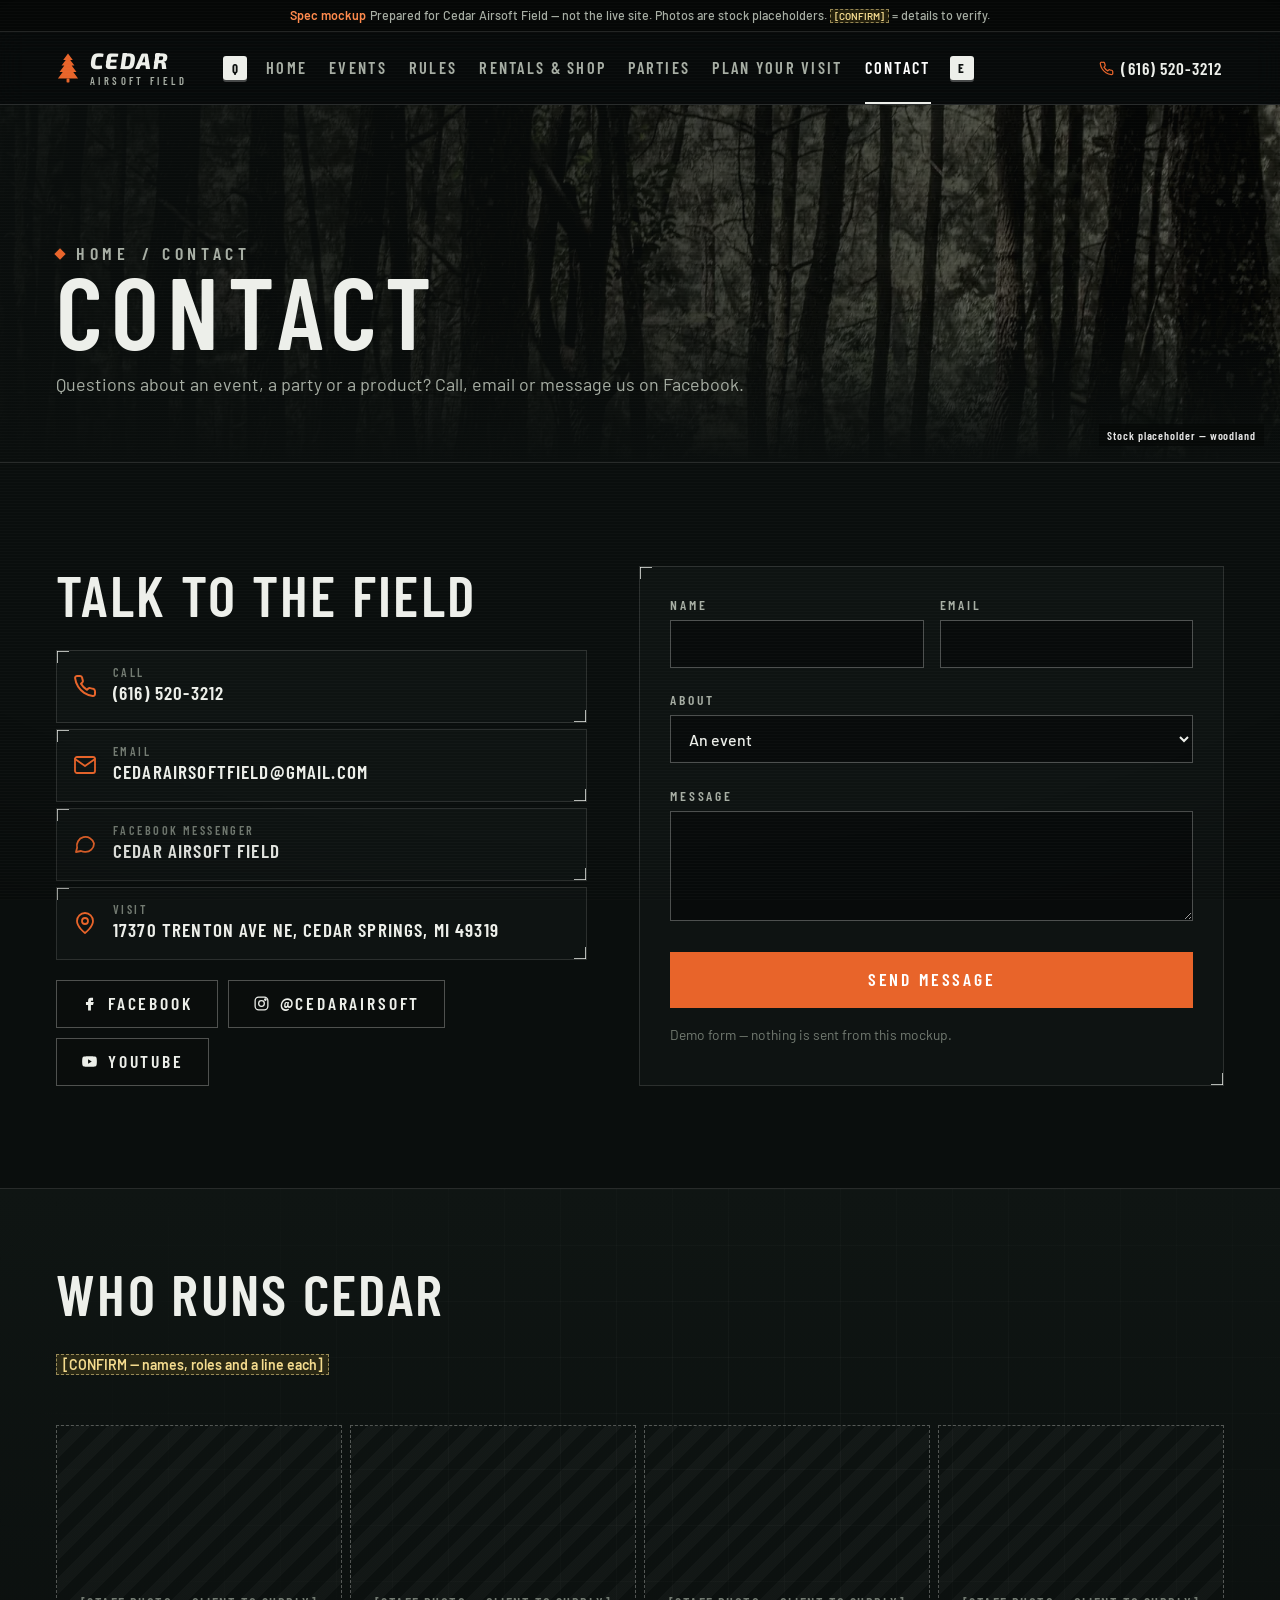
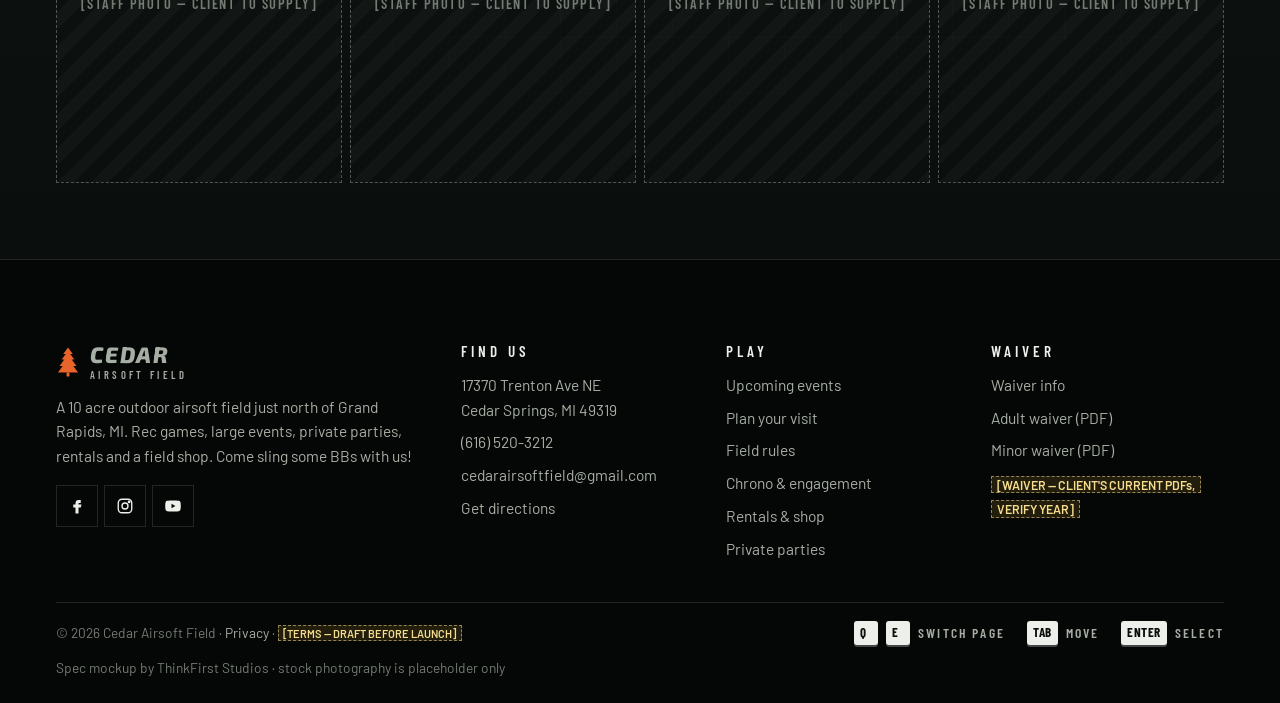
==== commit 1a650c31: "Rebuild mockup UI as a tactical-HUD interface Glass panels with corner ticks, Barlow Condensed UI ty" ====
--- a/contact.html
+++ b/contact.html
@@ -12,15 +12,16 @@
 <title>Contact — Cedar Airsoft Field</title>
 <meta name="description" content="Contact Cedar Airsoft Field: (616) 520-3212, cedarairsoftfield@gmail.com, 17370 Trenton Ave NE, Cedar Springs, MI 49319.">
 <meta name="robots" content="noindex, nofollow">
-<meta name="theme-color" content="#10150f">
+<meta name="theme-color" content="#0a0e0d">
 <meta property="og:title" content="Contact — Cedar Airsoft Field">
 <meta property="og:description" content="Contact Cedar Airsoft Field: (616) 520-3212, cedarairsoftfield@gmail.com, 17370 Trenton Ave NE, Cedar Springs, MI 49319.">
 <meta property="og:type" content="website">
 <link rel="icon" href="data:image/svg+xml,%3Csvg xmlns='http://www.w3.org/2000/svg' viewBox='0 0 30 36'%3E%3Cpath fill='%239b4526' d='M15 0 21 8h-3.2l5.2 7h-3.4l6 8h-4l6 8H2.4l6-8h-4l6-8H7l5.2-7H9z'/%3E%3Crect fill='%239b4526' x='13.2' y='31' width='3.6' height='5'/%3E%3C/svg%3E">
 <link rel="preconnect" href="https://fonts.googleapis.com">
 <link rel="preconnect" href="https://fonts.gstatic.com" crossorigin>
-<link href="https://fonts.googleapis.com/css2?family=Barlow:wght@400;500;600;700&amp;family=Exo+2:ital,wght@1,800&amp;family=Saira+Condensed:wght@600;700;800&amp;display=swap" rel="stylesheet">
+<link href="https://fonts.googleapis.com/css2?family=Barlow:wght@400;500;600;700&amp;family=Exo+2:ital,wght@1,800&amp;family=Barlow+Condensed:wght@500;600;700&amp;display=swap" rel="stylesheet">
 <link rel="stylesheet" href="styles.css">
+<script>document.documentElement.classList.remove('no-js')</script>
 </head><body>
 <a class="skip" href="#main">Skip to content</a>
 <div class="mockup-flag" role="note"><strong>Spec mockup</strong>Prepared for Cedar Airsoft Field — not the live site. Photos are stock placeholders. <span class="ph">[CONFIRM]</span> = details to verify.</div>
@@ -29,6 +30,7 @@
   <div class="wrap site-header__inner">
     <a class="brand" href="index.html" aria-label="Cedar Airsoft Field — home"><svg class="brand__mark" viewBox="0 0 30 36" fill="currentColor" aria-hidden="true"><path d="M15 0 21 8h-3.2l5.2 7h-3.4l6 8h-4l6 8H2.4l6-8h-4l6-8H7l5.2-7H9z"/><rect x="13.2" y="31" width="3.6" height="5" rx=".6"/></svg><span class="brand__text"><span class="brand__name">Cedar</span><span class="brand__sub">Airsoft Field</span></span></a>
     <nav class="site-nav" id="site-nav" aria-label="Main">
+      <span class="key nav-key" title="Press Q for the previous page" aria-hidden="true">Q</span>
       <ul>
         <li><a href="index.html">Home</a></li>
         <li><a href="events.html">Events</a></li>
@@ -38,6 +40,7 @@
         <li><a href="plan-your-visit.html">Plan Your Visit</a></li>
         <li><a href="contact.html" aria-current="page">Contact</a></li>
       </ul>
+      <span class="key nav-key" title="Press E for the next page" aria-hidden="true">E</span>
       <div class="site-nav__cta">
         <a class="btn" href="waiver.html">Sign the waiver</a>
         <a class="btn btn--ghost" href="tel:+16165203212"><svg viewBox="0 0 24 24" fill="none" stroke="currentColor" stroke-width="2" stroke-linecap="round" stroke-linejoin="round" aria-hidden="true"><path d="M22 16.9v3a2 2 0 0 1-2.2 2 19.8 19.8 0 0 1-8.6-3.1 19.5 19.5 0 0 1-6-6A19.8 19.8 0 0 1 2.1 4.2 2 2 0 0 1 4.1 2h3a2 2 0 0 1 2 1.7c.1.9.4 1.8.7 2.7a2 2 0 0 1-.5 2.1L8 9.8a16 16 0 0 0 6 6l1.3-1.3a2 2 0 0 1 2.1-.4c.9.3 1.8.6 2.7.7a2 2 0 0 1 1.7 2z"/></svg> Call (616) 520-3212</a>
@@ -145,6 +148,7 @@
     </div>
     <div class="footer-base">
       <span>&copy; <span data-year>2026</span> Cedar Airsoft Field &middot; <a href="privacy.html">Privacy</a> &middot; <span class="ph">[TERMS — DRAFT BEFORE LAUNCH]</span></span>
+      <span class="hints" aria-hidden="true"><span><span class="key">Q</span><span class="key">E</span> Switch page</span><span><span class="key">Tab</span> Move</span><span><span class="key">Enter</span> Select</span></span>
       <span>Spec mockup by ThinkFirst Studios &middot; stock photography is placeholder only</span>
     </div>
   </div>
--- a/styles.css
+++ b/styles.css
@@ -1,125 +1,144 @@
 /* ==========================================================================
-   Cedar Airsoft Field — spec mockup (v2, tactical direction)
+   Cedar Airsoft Field — spec mockup (v3, tactical-HUD interface)
    LEAD, NOT A CLIENT. Not signed. Not deployed.
 
-   Palette: field-kit colours, not a single accent.
-     night olive #10150F · olive drab #4F5B32 · khaki #C8B98C
-     coyote #93714D · field slate #3B4650 · bone #EEE8D9
-     blaze #E8642A — actions only (buttons, "next up", the clock)
-   Their live theme dark (#1C231B) sits between night and olive.
-   [CONFIRM brand hex from logo files]
-
-   Type: Saira Condensed (headlines) · Barlow (text) · Exo 2 (wordmark,
-   kept from their current site).
+   A game-HUD interface: translucent glass panels with corner ticks, thin
+   light rules, wide-tracked condensed labels, menu rows that invert on
+   focus, a compass strip, objective tracker and waypoint marker.
+   Inspired by tactical-shooter menus generally; no game names, logos or
+   fonts are used.
+
+   Colour: near-black field green + bone-white UI + one action colour
+   (blaze #E8642A). Field-kit colours (olive / khaki / coyote / slate)
+   survive only as thin category stripes. Their live theme dark #1C231B
+   sits in this range. [CONFIRM brand hex from logo files]
+
+   Type: Barlow Condensed (UI + headlines) · Barlow (text) ·
+   Exo 2 (wordmark, kept from their current site).
    ========================================================================== */
 
 :root {
-  --night: #10150f;
-  --night-2: #171e16;
-  --night-3: #202a1f;
-  --olive: #4f5b32;
-  --olive-hi: #6f7d47;
+  --bg: #0a0e0d;
+  --bg-2: #0f1513;
+  --bg-3: #151d1a;
+  --panel: rgba(17, 24, 22, .66);
+  --panel-hi: rgba(26, 35, 32, .8);
+  --text: #edefea;
+  --dim: #a7aea4;
+  --faint: #737b72;
+  --line: rgba(237, 239, 234, .13);
+  --line-2: rgba(237, 239, 234, .3);
+  --tick: rgba(237, 239, 234, .75);
+  --accent: #e8642a;
+  --accent-hi: #ff8a4c;
+  --accent-deep: #b8461a;
+  --olive: #74844a;
   --khaki: #c8b98c;
-  --khaki-hi: #ddd0a6;
-  --coyote: #93714d;
-  --slate: #3b4650;
-  --bone: #eee8d9;
-  --bone-2: #e4dcc8;
-  --paper: #f7f3ea;
-  --blaze: #e8642a;
-  --blaze-deep: #b8461a;
-
-  --text-dark: #e9e4d6;
-  --text-dark-soft: rgba(233, 228, 214, .74);
-  --text: #1a2018;
-  --text-soft: #4c5246;
-  --muted: #6c6e62;
-  --line: rgba(26, 32, 24, .16);
-  --line-dark: rgba(233, 228, 214, .14);
+  --coyote: #a98560;
+  --slate: #67798a;
 
   --tag-green: #3f9a45;
   --tag-yellow: #e6b632;
   --tag-red: #cf3b2c;
-  --tag-clear: #f4f4ef;
-
-  --ph-bg: rgba(230, 182, 50, .2);
-  --ph-line: #a67812;
-  --ph-ink: #5e430a;
-
-  --g-blaze: linear-gradient(115deg, #f07a35 0%, #e8642a 45%, #b8461a 100%);
-  --g-night: radial-gradient(120% 90% at 85% 0%, #26321f 0%, var(--night) 62%);
-  --g-slate: linear-gradient(160deg, #2d3740 0%, #161c1a 70%);
-
-  --display: "Saira Condensed", "Arial Narrow", sans-serif;
+
+  --ticks:
+    linear-gradient(var(--tick), var(--tick)) 0 0 / 12px 1px no-repeat,
+    linear-gradient(var(--tick), var(--tick)) 0 0 / 1px 12px no-repeat,
+    linear-gradient(var(--tick), var(--tick)) 100% 100% / 12px 1px no-repeat,
+    linear-gradient(var(--tick), var(--tick)) 100% 100% / 1px 12px no-repeat;
+
+  --display: "Barlow Condensed", "Arial Narrow", sans-serif;
   --body: "Barlow", "Segoe UI", system-ui, sans-serif;
   --mark: "Exo 2", "Segoe UI", sans-serif;
 
   --wrap: 1240px;
   --gutter: 16px;
-  --header-h: 66px;
-  --cut: 56px;
+  --header-h: 64px;
   --ease: cubic-bezier(.2, .7, .2, 1);
 }
 @media (min-width: 640px) { :root { --gutter: 24px; } }
-@media (min-width: 1024px) { :root { --gutter: 36px; --header-h: 76px; --cut: 90px; } }
+@media (min-width: 1024px) { :root { --gutter: 36px; --header-h: 72px; } }
 
 /* ---------- base ---------- */
 *, *::before, *::after { box-sizing: border-box; }
-html { -webkit-text-size-adjust: 100%; scroll-behavior: smooth; scroll-padding-top: calc(var(--header-h) + 16px); }
-body { margin: 0; background: var(--night); color: var(--text-dark); font: 400 1.0625rem/1.6 var(--body); -webkit-font-smoothing: antialiased; overflow-x: hidden; }
+html { -webkit-text-size-adjust: 100%; scroll-behavior: smooth; scroll-padding-top: calc(var(--header-h) + 16px); background: var(--bg); }
+body { margin: 0; background: var(--bg); color: var(--text); font: 400 1.0625rem/1.6 var(--body); -webkit-font-smoothing: antialiased; overflow-x: hidden; }
+/* faint scanlines + vignette over everything, like a HUD feed */
+body::after { content: ""; position: fixed; inset: 0; z-index: 400; pointer-events: none; background: repeating-linear-gradient(0deg, rgba(255, 255, 255, .018) 0 1px, transparent 1px 3px), radial-gradient(120% 90% at 50% 40%, transparent 60%, rgba(0, 0, 0, .35) 100%); }
 img { display: block; max-width: 100%; height: auto; }
 a { color: inherit; text-underline-offset: .2em; }
-h1, h2, h3, h4 { margin: 0 0 .45em; font-family: var(--display); font-weight: 800; line-height: .95; text-transform: uppercase; letter-spacing: .005em; }
-h2 { font-size: clamp(2.3rem, 4.6vw + .8rem, 4.4rem); }
-h3 { font-size: 1.45rem; line-height: 1.05; }
+h1, h2, h3, h4 { margin: 0 0 .45em; font-family: var(--display); font-weight: 600; line-height: 1; text-transform: uppercase; letter-spacing: .04em; }
+h2 { font-size: clamp(2.2rem, 3.4vw + .9rem, 3.7rem); }
+h3 { font-size: 1.4rem; letter-spacing: .05em; }
 p { margin: 0 0 1em; }
 ul, ol { margin: 0 0 1em; padding-left: 1.2em; }
-:focus-visible { outline: 3px solid var(--blaze); outline-offset: 3px; }
+strong { font-weight: 600; color: #fff; }
+:focus-visible { outline: 2px solid var(--accent-hi); outline-offset: 3px; }
+::selection { background: var(--accent); color: #fff; }
 .sr-only { position: absolute; width: 1px; height: 1px; padding: 0; margin: -1px; overflow: hidden; clip: rect(0 0 0 0); white-space: nowrap; border: 0; }
-.skip { position: absolute; left: 8px; top: -60px; z-index: 300; background: var(--blaze); color: #fff; padding: 10px 14px; font-weight: 600; }
+.skip { position: absolute; left: 8px; top: -60px; z-index: 500; background: var(--text); color: var(--bg); padding: 10px 14px; font-weight: 600; }
 .skip:focus { top: 8px; }
 .wrap { width: 100%; max-width: var(--wrap); margin: 0 auto; padding: 0 var(--gutter); }
 .num { font-variant-numeric: tabular-nums; }
-
-/* ---------- placeholders — must stay visible ---------- */
-.ph {
-  font: 600 .8em/1.4 var(--body); color: var(--ph-ink);
-  background: var(--ph-bg); border: 1px dashed var(--ph-line); border-radius: 2px; padding: .05em .4em;
-  -webkit-box-decoration-break: clone; box-decoration-break: clone;
-}
+main { overflow-x: clip; }
+
+/* ---------- shared HUD primitives ---------- */
+.panel, .op, .offer, .checklist, .step, .callout, .clock, .product, .contact-card, .form, .kit-card, .tile, .toc, .ops-note, .field-quote, .estimate, .waiver-panel, .quote-rule, .supply, .info-panel {
+  background: var(--ticks), var(--panel);
+  border: 1px solid var(--line);
+  -webkit-backdrop-filter: blur(14px); backdrop-filter: blur(14px);
+}
+.hud-label {
+  display: flex; align-items: center; gap: 12px; margin: 0 0 14px;
+  font: 600 .88rem/1 var(--display); letter-spacing: .24em; text-transform: uppercase; color: var(--dim);
+}
+.hud-label::before { content: ""; width: 8px; height: 8px; background: var(--accent); transform: rotate(45deg); flex: none; }
+.hud-label::after { content: ""; height: 1px; flex: 0 1 110px; background: linear-gradient(90deg, var(--line-2), transparent); }
+.key {
+  display: inline-grid; place-items: center; min-width: 24px; height: 24px; padding: 0 6px;
+  font: 700 .82rem/1 var(--display); letter-spacing: .04em; color: var(--bg); background: var(--text);
+  border-radius: 3px; box-shadow: 0 2px 0 rgba(255, 255, 255, .25);
+}
+
+/* placeholders — must stay visible */
+.ph { font: 600 .8em/1.4 var(--body); color: #f5dc8f; background: rgba(230, 182, 50, .13); border: 1px dashed rgba(245, 220, 143, .55); padding: .05em .4em; -webkit-box-decoration-break: clone; box-decoration-break: clone; }
 .ph-block { display: block; margin-top: .5em; }
-.dark .ph, .section--dark .ph, .section--slate .ph, .hero .ph, .page-hero .ph, .site-footer .ph, .mockup-flag .ph,
-.offer .ph, .kit-card .ph, .estimate .ph, .tile .ph, .waiver-panel .ph, .op .ph, .clock .ph {
-  color: #f5dc8f; background: rgba(230, 182, 50, .14); border-color: rgba(245, 220, 143, .55);
-}
 
 /* ---------- mockup flag ---------- */
-.mockup-flag { position: relative; z-index: 120; background: #0a0d09; color: var(--text-dark-soft); font: 500 .78rem/1.4 var(--body); text-align: center; padding: 7px var(--gutter); }
-.mockup-flag strong { color: var(--blaze); font-weight: 700; margin-right: .35em; }
-
-/* ---------- header ---------- */
-.site-header { position: sticky; top: 0; z-index: 100; background: rgba(16, 21, 15, .82); border-bottom: 1px solid var(--line-dark); transition: background-color .3s, box-shadow .3s; }
-.site-header::before { content: ""; position: absolute; inset: 0; z-index: -1; -webkit-backdrop-filter: blur(10px); backdrop-filter: blur(10px); }
-.site-header.is-condensed { background: rgba(12, 16, 11, .96); box-shadow: 0 12px 30px -16px rgba(0, 0, 0, .8); }
+.mockup-flag { position: relative; z-index: 120; background: #050706; color: var(--dim); font: 500 .78rem/1.4 var(--body); text-align: center; padding: 7px var(--gutter); border-bottom: 1px solid var(--line); }
+.mockup-flag strong { color: var(--accent-hi); margin-right: .35em; }
+
+/* ---------- loading screen (first visit to home, once per session) ---------- */
+.loader { display: none; }
+.show-loader .loader { display: flex; position: fixed; inset: 0; z-index: 450; flex-direction: column; justify-content: flex-end; padding: 0 var(--gutter) 48px; background: radial-gradient(90% 70% at 50% 35%, #17201c 0%, #050706 75%); color: var(--text); cursor: pointer; transition: opacity .45s var(--ease), visibility 0s linear .45s; }
+.loader.is-done { opacity: 0; visibility: hidden; }
+.loader__inner { width: 100%; max-width: var(--wrap); margin: 0 auto; }
+.loader__mark { font: italic 800 clamp(2.4rem, 8vw, 5rem)/1 var(--mark); letter-spacing: .08em; text-transform: uppercase; margin: 0 0 6px; }
+.loader__sub { font: 600 .9rem/1 var(--display); letter-spacing: .3em; text-transform: uppercase; color: var(--dim); margin: 0 0 36px; }
+.loader__tip { display: grid; grid-template-columns: auto 1fr; gap: 6px 14px; max-width: 640px; margin: 0 0 22px; }
+.loader__tip b { font: 600 .9rem/1.5 var(--display); letter-spacing: .2em; color: var(--accent-hi); }
+.loader__tip span { color: var(--dim); }
+.loader__bar { height: 2px; background: var(--line); position: relative; overflow: hidden; }
+.loader__bar i { position: absolute; inset: 0; background: var(--text); transform-origin: left; transform: scaleX(0); animation: load 1.1s var(--ease) forwards; }
+.loader__row { display: flex; justify-content: space-between; margin-top: 10px; font: 600 .82rem/1 var(--display); letter-spacing: .2em; text-transform: uppercase; color: var(--faint); }
+
+/* ---------- header: game-menu tabs ---------- */
+.site-header { position: sticky; top: 0; z-index: 100; background: rgba(8, 11, 10, .72); border-bottom: 1px solid var(--line); transition: background-color .3s; }
+.site-header::before { content: ""; position: absolute; inset: 0; z-index: -1; -webkit-backdrop-filter: blur(14px); backdrop-filter: blur(14px); }
+.site-header.is-condensed { background: rgba(6, 8, 7, .94); }
 .site-header__inner { display: flex; align-items: center; gap: 14px; height: var(--header-h); transition: height .3s var(--ease); }
-.site-header.is-condensed .site-header__inner { height: calc(var(--header-h) - 12px); }
-
-.brand { position: relative; isolation: isolate; display: flex; align-items: center; gap: 10px; align-self: stretch; padding-right: 26px; margin-right: auto; color: #fff; text-decoration: none; }
-.brand::before { content: ""; position: absolute; z-index: -1; top: 0; bottom: 0; left: -100vw; right: 0; background: var(--g-blaze); transform: skewX(-16deg); transform-origin: 100% 100%; }
-.site-footer .brand { align-self: auto; padding: 12px 26px 12px 0; }
-.brand__mark { width: 26px; height: 32px; flex: none; color: #fff; }
+.site-header.is-condensed .site-header__inner { height: calc(var(--header-h) - 10px); }
+
+.brand { display: flex; align-items: center; gap: 10px; margin-right: auto; color: var(--text); text-decoration: none; }
+.brand__mark { width: 24px; height: 30px; flex: none; color: var(--accent); }
 .brand__text { display: flex; flex-direction: column; line-height: 1; }
-.brand__name { font: italic 800 1.5rem/1 var(--mark); letter-spacing: .06em; text-transform: uppercase; }
-.brand__sub { font: 700 .66rem/1 var(--body); letter-spacing: .26em; text-transform: uppercase; margin-top: 4px; color: rgba(255, 255, 255, .86); }
-@media (max-width: 380px) { .brand__sub { display: none; } .brand__name { font-size: 1.25rem; } }
-
-.header-phone { display: inline-flex; align-items: center; gap: 7px; color: var(--text-dark); text-decoration: none; font: 700 1.05rem/1 var(--display); letter-spacing: .03em; white-space: nowrap; padding: 10px 2px; }
-.header-phone svg { width: 16px; height: 16px; color: var(--blaze); flex: none; }
-.header-phone:hover { color: #fff; }
-@media (max-width: 359px) { .header-phone span { display: none; } }
-.header-cta { display: none; }
-
-.nav-toggle { display: inline-grid; place-items: center; width: 44px; height: 44px; flex: none; background: transparent; border: 1px solid var(--line-dark); color: var(--text-dark); cursor: pointer; }
+.brand__name { font: italic 800 1.4rem/1 var(--mark); letter-spacing: .08em; text-transform: uppercase; }
+.brand__sub { font: 600 .66rem/1 var(--display); letter-spacing: .32em; text-transform: uppercase; margin-top: 4px; color: var(--dim); }
+
+.header-phone { display: inline-flex; align-items: center; gap: 7px; color: var(--text); text-decoration: none; font: 600 1.08rem/1 var(--display); letter-spacing: .06em; white-space: nowrap; padding: 10px 2px; }
+.header-phone svg { width: 15px; height: 15px; color: var(--accent); flex: none; }
+
+.nav-toggle { display: inline-grid; place-items: center; width: 44px; height: 44px; flex: none; background: transparent; border: 1px solid var(--line-2); color: var(--text); cursor: pointer; }
 .nav-toggle__bars, .nav-toggle__bars::before, .nav-toggle__bars::after { content: ""; display: block; width: 20px; height: 2px; background: currentColor; transition: transform .3s var(--ease), background-color .2s; }
 .nav-toggle__bars { position: relative; }
 .nav-toggle__bars::before { position: absolute; top: -6px; }
@@ -128,583 +147,576 @@
 .nav-open .nav-toggle__bars::before { transform: translateY(6px) rotate(45deg); }
 .nav-open .nav-toggle__bars::after { transform: translateY(-6px) rotate(-45deg); }
 
-.site-nav { position: fixed; inset: var(--nav-top, var(--header-h)) 0 0 0; background: var(--g-night); padding: 18px var(--gutter) 120px; overflow-y: auto; clip-path: inset(0 0 100% 0); visibility: hidden; transition: clip-path .45s var(--ease), visibility 0s linear .45s; }
-.nav-open .site-nav { clip-path: inset(0 0 0 0); visibility: visible; transition: clip-path .45s var(--ease); }
+.site-nav { position: fixed; inset: var(--nav-top, var(--header-h)) 0 0 0; background: rgba(6, 8, 7, .97); padding: 14px var(--gutter) 120px; overflow-y: auto; opacity: 0; visibility: hidden; transform: translateY(-8px); transition: opacity .3s var(--ease), transform .3s var(--ease), visibility 0s linear .3s; }
+.nav-open .site-nav { opacity: 1; visibility: visible; transform: none; transition: opacity .3s var(--ease), transform .3s var(--ease); }
 .site-nav ul { list-style: none; margin: 0; padding: 0; }
-.site-nav li a { display: flex; justify-content: space-between; align-items: baseline; padding: 12px 0; color: var(--text-dark); text-decoration: none; font: 800 2rem/1 var(--display); text-transform: uppercase; border-bottom: 1px solid var(--line-dark); }
-.site-nav li a[aria-current="page"] { color: var(--blaze); }
+.site-nav li a { display: flex; align-items: center; justify-content: space-between; padding: 14px 12px; margin: 0 -12px; color: var(--text); text-decoration: none; font: 600 1.7rem/1 var(--display); letter-spacing: .08em; text-transform: uppercase; border-bottom: 1px solid var(--line); transition: background-color .15s, color .15s; }
+.site-nav li a:hover, .site-nav li a:focus-visible { background: var(--text); color: var(--bg); outline: none; }
+.site-nav li a[aria-current="page"] { color: var(--accent-hi); }
+.site-nav li a[aria-current="page"]:hover { color: var(--bg); }
 .site-nav__cta { display: grid; gap: 10px; margin-top: 24px; }
+.nav-key { display: none; }
 body.nav-open { overflow: hidden; }
 
 @media (min-width: 1140px) {
   .nav-toggle { display: none; }
-  .brand { margin-right: 18px; }
-  .site-nav { position: static; clip-path: none; visibility: visible; background: none; padding: 0; overflow: visible; margin-right: auto; }
+  .brand { margin-right: 22px; }
+  .site-nav { position: static; opacity: 1; visibility: visible; transform: none; background: none; padding: 0; overflow: visible; margin-right: auto; display: flex; align-items: center; gap: 8px; }
+  .nav-key { display: inline-grid; }
   .site-nav ul { display: flex; }
-  .site-nav li a { font-size: 1.08rem; letter-spacing: .04em; padding: 10px 12px; border: 0; color: var(--text-dark-soft); position: relative; }
-  .site-nav li a::after { content: ""; position: absolute; left: 12px; right: 12px; bottom: 2px; height: 3px; background: var(--blaze); transform: scaleX(0); transform-origin: left; transition: transform .3s var(--ease); }
-  .site-nav li a:hover { color: #fff; }
-  .site-nav li a:hover::after, .site-nav li a[aria-current="page"]::after { transform: scaleX(1); }
+  .site-nav li a { position: relative; margin: 0; border: 0; padding: 0 11px; height: var(--header-h); font-size: 1.02rem; letter-spacing: .14em; color: var(--dim); white-space: nowrap; }
+  .site-header.is-condensed .site-nav li a { height: calc(var(--header-h) - 10px); }
+  .site-nav li a::after { content: ""; position: absolute; left: 11px; right: 11px; bottom: 0; height: 2px; background: var(--text); transform: scaleX(0); transition: transform .25s var(--ease); }
+  .site-nav li a:hover, .site-nav li a:focus-visible { background: rgba(237, 239, 234, .08); color: #fff; }
   .site-nav li a[aria-current="page"] { color: #fff; }
+  .site-nav li a[aria-current="page"]::after { transform: scaleX(1); }
+  .site-nav li a[aria-current="page"]:hover { color: #fff; }
   .site-nav__cta { display: none; }
-  .header-cta { display: inline-flex; min-height: 42px; padding: 9px 16px; font-size: .95rem; }
-}
-
-/* ---------- buttons ---------- */
+}
+.btn.header-cta { display: none; }
+@media (min-width: 1360px) { .btn.header-cta { display: inline-flex; min-height: 40px; padding: 8px 16px; font-size: .98rem; } }
+@media (max-width: 480px) {
+  .site-header__inner { gap: 8px; }
+  .brand__sub { display: none; }
+  .brand__name { font-size: 1.2rem; }
+  .header-phone { font-size: 1rem; gap: 5px; }
+}
+
+/* ---------- buttons: flat menu buttons ---------- */
 .btn {
-  --bg: var(--g-blaze); --fg: #fff;
-  position: relative; overflow: hidden; isolation: isolate;
-  display: inline-flex; align-items: center; justify-content: center; gap: 10px;
-  min-height: 50px; padding: 12px 24px;
-  background: var(--bg); color: var(--fg); border: 0;
-  clip-path: polygon(10px 0, 100% 0, calc(100% - 10px) 100%, 0 100%);
-  font: 800 1.08rem/1 var(--display); letter-spacing: .06em; text-transform: uppercase; text-decoration: none;
-  cursor: pointer; transition: transform .25s var(--ease), filter .25s;
-}
-.btn::after { content: ""; position: absolute; z-index: -1; inset: 0; background: linear-gradient(100deg, transparent 30%, rgba(255, 255, 255, .28) 50%, transparent 70%); transform: translateX(-110%); transition: transform .6s var(--ease); }
-.btn:hover { transform: translateY(-2px); filter: brightness(1.06); color: var(--fg); }
-.btn:hover::after { transform: translateX(110%); }
-.btn svg { width: 18px; height: 18px; flex: none; }
-.btn--ghost { --bg: rgba(233, 228, 214, .08); --fg: var(--text-dark); box-shadow: inset 0 0 0 2px rgba(233, 228, 214, .45); clip-path: none; }
-.btn--ghost:hover { --bg: rgba(233, 228, 214, .16); }
-.btn--dark { --bg: linear-gradient(115deg, var(--night-3), var(--night)); --fg: var(--text-dark); }
-.btn--line { --bg: transparent; --fg: var(--text); box-shadow: inset 0 0 0 2px rgba(26, 32, 24, .5); clip-path: none; }
-.btn--line:hover { --bg: var(--text); --fg: var(--bone); }
+  --bg: var(--accent); --fg: #fff; --bd: var(--accent);
+  position: relative; display: inline-flex; align-items: center; justify-content: center; gap: 10px;
+  min-height: 48px; padding: 11px 24px;
+  background: var(--bg); color: var(--fg); border: 1px solid var(--bd);
+  font: 600 1.1rem/1 var(--display); letter-spacing: .16em; text-transform: uppercase; text-decoration: none;
+  cursor: pointer; transition: background-color .15s, color .15s, border-color .15s;
+}
+.btn:hover, .btn:focus-visible { --bg: var(--text); --fg: var(--bg); --bd: var(--text); color: var(--fg); }
+.btn svg { width: 17px; height: 17px; flex: none; }
+.btn--ghost, .btn--line { --bg: rgba(10, 14, 13, .35); --fg: var(--text); --bd: var(--line-2); }
+.btn--dark { --bg: var(--bg-3); --fg: var(--text); --bd: var(--line-2); }
 .btn--block { width: 100%; }
-.btn[aria-disabled="true"] { opacity: .5; cursor: not-allowed; transform: none; filter: none; }
-
-.text-link { font: 700 1.05rem/1 var(--display); text-transform: uppercase; letter-spacing: .05em; color: var(--blaze); text-decoration: none; border-bottom: 2px solid currentColor; padding-bottom: 3px; }
-.text-link:hover { color: var(--blaze-deep); }
-.dark .text-link, .section--dark .text-link, .section--slate .text-link { color: #ff8a52; }
-.link-arrow { font: 700 1.05rem/1 var(--display); text-transform: uppercase; letter-spacing: .05em; color: var(--blaze); text-decoration: none; border-bottom: 2px solid currentColor; padding-bottom: 3px; display: inline-flex; gap: 8px; align-items: center; }
+.btn[aria-disabled="true"] { opacity: .45; cursor: not-allowed; }
+.btn[aria-disabled="true"]:hover { --bg: rgba(10, 14, 13, .35); --fg: var(--text); --bd: var(--line-2); }
+
+.text-link, .link-arrow { display: inline-flex; align-items: center; gap: 8px; font: 600 1.02rem/1 var(--display); letter-spacing: .16em; text-transform: uppercase; color: var(--text); text-decoration: none; padding: 9px 0; border-bottom: 1px solid var(--accent); transition: color .15s, border-color .15s; }
+.text-link:hover, .link-arrow:hover { color: var(--accent-hi); }
 .link-arrow svg { display: none; }
-.section--dark .link-arrow, .section--slate .link-arrow, .dark .link-arrow, .on-dark .link-arrow { color: #ff8a52; }
-
-/* small label (sentence case, used sparingly) */
-.eyebrow { font: 600 1rem/1.2 var(--body); color: var(--coyote); margin: 0 0 10px; }
-.section--dark .eyebrow, .section--slate .eyebrow, .hero .eyebrow, .dark .eyebrow { color: var(--khaki); }
-
-/* ---------- sections ---------- */
-.section { position: relative; padding: clamp(64px, 9vw, 128px) 0; }
-.section--tight { padding: clamp(44px, 6vw, 80px) 0; }
-.section--dark { background: var(--g-night); color: var(--text-dark); }
-.section--slate { background: var(--g-slate); color: var(--text-dark); }
-.section--bone, .section--warm { background: var(--bone); color: var(--text); }
-.section--paper { background: var(--paper); color: var(--text); }
-.section--grid::before {
+.eyebrow { font: 600 .88rem/1 var(--display); letter-spacing: .22em; text-transform: uppercase; color: var(--dim); margin: 0 0 12px; }
+
+/* ---------- sections: all dark, varied surfaces ---------- */
+.section { position: relative; padding: clamp(64px, 8vw, 116px) 0; border-top: 1px solid var(--line); }
+.section--tight { padding: clamp(44px, 6vw, 76px) 0; }
+.section--dark { background: var(--bg); }
+.section--bone, .section--warm { background: linear-gradient(180deg, var(--bg-2), var(--bg)); }
+.section--paper { background: var(--bg-2); }
+.section--slate { background: radial-gradient(100% 80% at 80% 0%, #1b2528 0%, var(--bg) 70%); }
+.section--grid::before, .section--bone::before {
   content: ""; position: absolute; inset: 0; pointer-events: none;
-  background-image: linear-gradient(rgba(200, 185, 140, .05) 1px, transparent 1px), linear-gradient(90deg, rgba(200, 185, 140, .05) 1px, transparent 1px);
-  background-size: 64px 64px;
-  -webkit-mask: radial-gradient(80% 80% at 70% 30%, #000 0%, transparent 85%); mask: radial-gradient(80% 80% at 70% 30%, #000 0%, transparent 85%);
+  background-image: linear-gradient(rgba(237, 239, 234, .035) 1px, transparent 1px), linear-gradient(90deg, rgba(237, 239, 234, .035) 1px, transparent 1px);
+  background-size: 56px 56px;
+  -webkit-mask: radial-gradient(80% 70% at 60% 30%, #000 0%, transparent 85%); mask: radial-gradient(80% 70% at 60% 30%, #000 0%, transparent 85%);
 }
 .section > .wrap { position: relative; }
-.cut-top { clip-path: polygon(0 var(--cut), 100% 0, 100% 100%, 0 100%); margin-top: calc(var(--cut) * -1); padding-top: calc(clamp(64px, 9vw, 128px) + var(--cut)); }
-.section-head { max-width: 780px; margin-bottom: clamp(30px, 4vw, 52px); }
-.section-head p:not(.eyebrow) { font-size: 1.12rem; color: var(--text-soft); margin: 0; max-width: 62ch; }
-.section--dark .section-head p:not(.eyebrow), .section--slate .section-head p:not(.eyebrow) { color: var(--text-dark-soft); }
+.section-head { max-width: 780px; margin-bottom: clamp(28px, 4vw, 48px); }
+.section-head p:not(.hud-label):not(.eyebrow) { font-size: 1.1rem; color: var(--dim); margin: 0; max-width: 62ch; }
 .section-head--split { max-width: none; display: grid; gap: 18px; align-items: end; }
 @media (min-width: 860px) { .section-head--split { grid-template-columns: 1fr auto; } }
-.lede { font-size: 1.15rem; color: var(--text-soft); }
-.section--dark .lede, .section--slate .lede { color: var(--text-dark-soft); }
-
-/* ---------- photos + HUD brackets ---------- */
-.photo { position: relative; margin: 0; overflow: hidden; background: var(--night-3); }
-.photo img { width: 100%; height: 100%; object-fit: cover; filter: saturate(.78) contrast(1.08) brightness(.94); transition: transform 1s var(--ease); }
-.photo::before { content: ""; position: absolute; inset: 0; z-index: 1; pointer-events: none; background: linear-gradient(180deg, rgba(79, 91, 50, .12), rgba(16, 21, 15, .28)); mix-blend-mode: multiply; }
-.photo[data-ph]::after {
-  content: attr(data-ph); position: absolute; left: 10px; bottom: 10px; z-index: 3;
-  font: 600 .7rem/1.25 var(--body); color: rgba(255, 255, 255, .92); background: rgba(16, 21, 15, .78);
-  padding: 4px 8px; max-width: calc(100% - 20px); pointer-events: none;
-}
+.lede { font-size: 1.12rem; color: var(--dim); }
+
+/* ---------- photos with HUD brackets ---------- */
+.photo { position: relative; margin: 0; overflow: hidden; background: var(--bg-3); }
+.photo img { width: 100%; height: 100%; object-fit: cover; filter: saturate(.6) contrast(1.1) brightness(.85); transition: transform 1s var(--ease), filter .4s; }
+.photo::before { content: ""; position: absolute; inset: 0; z-index: 1; pointer-events: none; background: linear-gradient(180deg, rgba(10, 14, 13, .05), rgba(10, 14, 13, .45)); }
+.photo[data-ph]::after { content: attr(data-ph); position: absolute; left: 10px; bottom: 10px; z-index: 3; font: 600 .72rem/1.25 var(--display); letter-spacing: .08em; color: rgba(255, 255, 255, .9); background: rgba(6, 8, 7, .78); padding: 4px 8px; max-width: calc(100% - 20px); pointer-events: none; }
 .ratio-43 { aspect-ratio: 4 / 3; } .ratio-45 { aspect-ratio: 4 / 5; } .ratio-32 { aspect-ratio: 3 / 2; } .ratio-169 { aspect-ratio: 16 / 9; }
 
 .bracket { position: relative; }
 .bracket > .corners { position: absolute; inset: 0; z-index: 4; pointer-events: none; }
-.corners::before, .corners::after, .corners > i::before, .corners > i::after {
-  content: ""; position: absolute; width: 26px; height: 26px; border: 3px solid var(--khaki); transition: transform .45s var(--ease);
-}
+.corners::before, .corners::after, .corners > i::before, .corners > i::after { content: ""; position: absolute; width: 22px; height: 22px; border: 1px solid var(--tick); transition: transform .4s var(--ease); }
 .corners::before { top: 10px; left: 10px; border-right: 0; border-bottom: 0; }
 .corners::after { top: 10px; right: 10px; border-left: 0; border-bottom: 0; }
 .corners > i::before { bottom: 10px; left: 10px; border-right: 0; border-top: 0; }
 .corners > i::after { bottom: 10px; right: 10px; border-left: 0; border-top: 0; }
-.bracket:hover .corners::before { transform: translate(6px, 6px); }
-.bracket:hover .corners::after { transform: translate(-6px, 6px); }
-.bracket:hover .corners > i::before { transform: translate(6px, -6px); }
-.bracket:hover .corners > i::after { transform: translate(-6px, -6px); }
-.bracket:hover .photo img { transform: scale(1.04); }
-
-.empty-frame { display: grid; place-items: center; text-align: center; aspect-ratio: 4 / 5; padding: 20px; border: 2px dashed rgba(26, 32, 24, .3); background: repeating-linear-gradient(135deg, transparent 0 12px, rgba(26, 32, 24, .04) 12px 24px); color: var(--muted); font: 600 .9rem/1.4 var(--body); }
+.bracket:hover .corners::before { transform: translate(5px, 5px); }
+.bracket:hover .corners::after { transform: translate(-5px, 5px); }
+.bracket:hover .corners > i::before { transform: translate(5px, -5px); }
+.bracket:hover .corners > i::after { transform: translate(-5px, -5px); }
+.bracket:hover .photo img { transform: scale(1.04); filter: saturate(.75) contrast(1.1) brightness(.95); }
+
+.empty-frame { display: grid; place-items: center; text-align: center; aspect-ratio: 4 / 5; padding: 20px; border: 1px dashed var(--line-2); background: repeating-linear-gradient(135deg, transparent 0 12px, rgba(237, 239, 234, .03) 12px 24px); color: var(--faint); font: 600 .9rem/1.4 var(--display); letter-spacing: .1em; text-transform: uppercase; }
 
 /* ---------- HERO ---------- */
-.hero { position: relative; isolation: isolate; overflow: hidden; color: var(--text-dark); min-height: min(94svh, 920px); display: flex; align-items: flex-end; padding: 110px 0 calc(var(--cut) + 56px); clip-path: polygon(0 0, 100% 0, 100% calc(100% - var(--cut)), 0 100%); }
+.hero { position: relative; isolation: isolate; overflow: hidden; min-height: min(94svh, 940px); display: flex; align-items: flex-end; padding: 150px 0 72px; }
 .hero__media { position: absolute; inset: 0; z-index: -3; }
-.hero__media img { width: 100%; height: 100%; object-fit: cover; object-position: 60% 35%; filter: saturate(.7) contrast(1.12) brightness(.9); transform: scale(1.06); animation: heroZoom 1.8s var(--ease) both; }
-.hero__media::after {
-  content: ""; position: absolute; inset: 0;
-  background:
-    linear-gradient(100deg, rgba(16, 21, 15, .95) 0%, rgba(16, 21, 15, .7) 38%, rgba(16, 21, 15, .1) 78%),
-    linear-gradient(0deg, rgba(16, 21, 15, .95) 0%, rgba(16, 21, 15, 0) 45%),
-    linear-gradient(180deg, rgba(79, 91, 50, .35), rgba(79, 91, 50, 0) 60%);
-}
-.hero__slash { position: absolute; z-index: -2; left: -10%; right: -10%; bottom: 22%; height: 15px; background: var(--g-blaze); transform: rotate(-9deg) scaleX(0); transform-origin: 0 50%; animation: slashIn .9s .35s var(--ease) forwards; opacity: .95; }
-.hero__slash::after { content: ""; position: absolute; left: 0; right: 0; top: 26px; height: 3px; background: var(--khaki); opacity: .7; }
-.hero__frame { position: absolute; z-index: -1; inset: 20px; pointer-events: none; }
-.hero__frame::before, .hero__frame::after, .hero__frame i::before, .hero__frame i::after { content: ""; position: absolute; width: 44px; height: 44px; border: 2px solid rgba(200, 185, 140, .55); animation: frameIn .7s .2s var(--ease) both; }
+.hero__media img { width: 100%; height: 100%; object-fit: cover; object-position: 60% 35%; filter: saturate(.5) contrast(1.15) brightness(.78); transform: scale(1.05); animation: heroZoom 2.2s var(--ease) both; }
+.hero__media::after { content: ""; position: absolute; inset: 0; background: linear-gradient(90deg, rgba(10, 14, 13, .92) 0%, rgba(10, 14, 13, .55) 42%, rgba(10, 14, 13, .1) 80%), linear-gradient(0deg, var(--bg) 0%, rgba(10, 14, 13, 0) 40%), linear-gradient(180deg, rgba(10, 14, 13, .7) 0%, rgba(10, 14, 13, 0) 30%); }
+.hero__slash { display: none; }
+.hero__frame { position: absolute; z-index: -1; inset: 18px; pointer-events: none; }
+.hero__frame::before, .hero__frame::after, .hero__frame i::before, .hero__frame i::after { content: ""; position: absolute; width: 36px; height: 36px; border: 1px solid rgba(237, 239, 234, .5); animation: frameIn .8s .3s var(--ease) both; }
 .hero__frame::before { top: 0; left: 0; border-right: 0; border-bottom: 0; }
 .hero__frame::after { top: 0; right: 0; border-left: 0; border-bottom: 0; }
-.hero__frame i::before { bottom: var(--cut); left: 0; border-right: 0; border-top: 0; }
+.hero__frame i::before { bottom: 0; left: 0; border-right: 0; border-top: 0; }
 .hero__frame i::after { bottom: 0; right: 0; border-left: 0; border-top: 0; }
 @media (max-width: 700px) { .hero__frame { display: none; } }
-.hero__ph { position: absolute; right: 16px; top: 16px; z-index: 2; font: 600 .7rem/1.25 var(--body); background: rgba(16, 21, 15, .75); color: rgba(255, 255, 255, .9); padding: 4px 8px; max-width: 60%; }
-.hero__grid { display: grid; gap: 34px; align-items: end; }
-@media (min-width: 980px) { .hero__grid { grid-template-columns: 1.45fr 1fr; gap: 56px; } }
-.hero__kicker { font: 600 1.05rem/1.3 var(--body); color: var(--khaki); margin: 0 0 14px; animation: rise .6s .15s var(--ease) both; }
-.hero h1 { margin: 0 0 20px; line-height: .82; }
-.hero h1 .l1, .hero h1 .l2 { display: block; overflow: hidden; }
-.hero h1 .l1 > span, .hero h1 .l2 > span { display: block; animation: lineUp .9s var(--ease) both; }
-.hero h1 .l1 > span {
-  font-size: clamp(5rem, 17vw + .5rem, 13.5rem); letter-spacing: -.01em;
-  background: linear-gradient(100deg, #fff 0%, var(--bone) 40%, var(--khaki-hi) 50%, var(--bone) 60%, #fff 100%);
-  background-size: 250% 100%; -webkit-background-clip: text; background-clip: text; color: transparent;
-  animation: lineUp .9s var(--ease) both, sheen 7s 1.4s linear infinite;
-}
-.hero h1 .l2 > span { font-size: clamp(1.9rem, 4.6vw + .4rem, 3.9rem); letter-spacing: .08em; color: var(--text-dark); animation-delay: .12s; }
-.hero__lede { font-size: clamp(1.05rem, .8vw + .85rem, 1.25rem); max-width: 36em; color: var(--text-dark-soft); margin-bottom: 26px; animation: rise .7s .45s var(--ease) both; }
-.hero__actions { display: flex; flex-wrap: wrap; gap: 12px; animation: rise .7s .55s var(--ease) both; }
-
-/* the clock — the hero's one big idea */
-.clock { position: relative; background: linear-gradient(160deg, rgba(32, 42, 31, .9), rgba(16, 21, 15, .92)); -webkit-backdrop-filter: blur(8px); backdrop-filter: blur(8px); border: 1px solid rgba(200, 185, 140, .22); padding: 22px 22px 18px; animation: rise .8s .7s var(--ease) both; }
-.clock::before { content: ""; position: absolute; left: 0; top: 0; right: 0; height: 4px; background: var(--g-blaze); }
-.clock__label { display: flex; justify-content: space-between; align-items: center; gap: 10px; font: 600 1rem/1.2 var(--body); color: var(--khaki); margin: 0 0 12px; }
-.clock__live { display: inline-flex; align-items: center; gap: 7px; font-size: .88rem; color: var(--text-dark-soft); }
-.clock__live::before { content: ""; width: 8px; height: 8px; border-radius: 50%; background: var(--blaze); box-shadow: 0 0 0 0 rgba(232, 100, 42, .7); animation: ping 1.8s infinite; }
-.clock__digits { display: grid; grid-template-columns: repeat(4, 1fr); gap: 6px; margin: 0 0 14px; }
-.clock__unit { background: rgba(0, 0, 0, .32); border: 1px solid var(--line-dark); text-align: center; padding: 10px 2px 8px; }
-.clock__unit b { display: block; font: 800 clamp(2.2rem, 4vw, 3rem)/1 var(--display); color: #fff; font-variant-numeric: tabular-nums; }
-.clock__unit span { display: block; font: 500 .78rem/1 var(--body); color: var(--text-dark-soft); margin-top: 6px; }
-.clock__event { font: 800 1.5rem/1.05 var(--display); text-transform: uppercase; color: #fff; margin: 0 0 4px; }
-.clock__when { color: var(--text-dark-soft); margin: 0 0 14px; font-size: .98rem; }
-.clock__foot { display: flex; justify-content: space-between; align-items: center; gap: 12px; padding-top: 14px; border-top: 1px solid var(--line-dark); }
-.clock__price { font: 800 2.2rem/1 var(--display); color: #fff; }
-.clock__price small { font: 500 .95rem var(--body); color: var(--text-dark-soft); margin-left: 4px; }
-
-/* reticle that follows the pointer over the hero */
-.reticle { position: absolute; z-index: 1; left: 0; top: 0; width: 76px; height: 76px; margin: -38px 0 0 -38px; pointer-events: none; opacity: 0; transition: opacity .3s; color: rgba(232, 100, 42, .9); }
+.hero__ph { position: absolute; right: 16px; bottom: 16px; z-index: 2; font: 600 .72rem/1.25 var(--display); letter-spacing: .08em; background: rgba(6, 8, 7, .75); color: rgba(255, 255, 255, .9); padding: 4px 8px; max-width: 60%; }
+
+/* compass strip */
+.compass { position: absolute; z-index: 2; top: 28px; left: 50%; width: min(680px, 84vw); transform: translateX(-50%); animation: rise .8s .2s var(--ease) both; }
+.compass__window { position: relative; height: 34px; overflow: hidden; -webkit-mask: linear-gradient(90deg, transparent, #000 18%, #000 82%, transparent); mask: linear-gradient(90deg, transparent, #000 18%, #000 82%, transparent); }
+.compass__strip { position: absolute; top: 0; left: 0; height: 100%; display: flex; will-change: transform; }
+.compass__strip span { position: relative; flex: none; width: 30px; height: 100%; font: 600 .78rem/1 var(--display); color: var(--dim); text-align: center; }
+.compass__strip span::before { content: ""; position: absolute; left: 50%; top: 0; width: 1px; height: 7px; background: rgba(237, 239, 234, .45); }
+.compass__strip span.major { color: #fff; font-size: 1rem; }
+.compass__strip span.major::before { height: 11px; background: #fff; }
+.compass__strip span b { position: absolute; left: 0; right: 0; bottom: 2px; font-weight: 600; }
+.compass__caret { position: absolute; left: 50%; top: -6px; width: 0; height: 0; border: 6px solid transparent; border-top-color: var(--accent); transform: translateX(-50%); }
+.compass__marker { position: absolute; top: 14px; left: 50%; width: 9px; height: 9px; margin-left: -4.5px; background: var(--accent); transform: rotate(45deg); box-shadow: 0 0 10px rgba(232, 100, 42, .7); }
+.compass__read { text-align: center; margin-top: 2px; font: 600 .8rem/1 var(--display); letter-spacing: .24em; color: var(--dim); }
+@media (max-width: 700px) { .compass { top: 16px; } }
+
+/* waypoint marker floating over the photo */
+.waypoint { position: absolute; z-index: 1; left: 66%; top: 30%; display: flex; flex-direction: column; align-items: center; gap: 6px; text-align: center; pointer-events: none; animation: rise .8s .9s var(--ease) both; }
+.waypoint__icon { width: 22px; height: 22px; border: 2px solid var(--accent-hi); transform: rotate(45deg); display: grid; place-items: center; animation: bob 3s ease-in-out infinite; }
+.waypoint__icon::after { content: ""; width: 8px; height: 8px; background: var(--accent-hi); }
+.waypoint__label { font: 600 .95rem/1.15 var(--display); letter-spacing: .16em; text-transform: uppercase; color: #fff; text-shadow: 0 1px 8px rgba(0, 0, 0, .8); }
+.waypoint__label small { display: block; font-size: .78rem; letter-spacing: .2em; color: var(--dim); margin-top: 3px; }
+.waypoint::after { content: ""; width: 1px; height: 70px; background: linear-gradient(var(--accent-hi), transparent); }
+@media (max-width: 979px) { .waypoint { display: none; } }
+
+.hero__grid { display: grid; gap: 30px; align-items: end; }
+@media (min-width: 980px) { .hero__grid { grid-template-columns: 1.4fr 1fr; gap: 56px; } }
+.hero__kicker { display: flex; align-items: center; gap: 12px; font: 600 1rem/1.2 var(--display); letter-spacing: .3em; text-transform: uppercase; color: var(--dim); margin: 0 0 14px; animation: rise .6s .2s var(--ease) both; }
+.hero__kicker::before { content: ""; width: 34px; height: 1px; background: var(--accent); }
+.hero h1 { margin: 0 0 18px; line-height: .86; }
+.hero h1 .l1, .hero h1 .l2 { display: block; }
+.hero h1 .l1 > span, .hero h1 .l2 > span { display: block; }
+.hero h1 .l1 > span { font-size: clamp(4.4rem, 13vw + .5rem, 10.5rem); font-weight: 600; letter-spacing: .06em; color: #fff; animation: region 1.4s .25s var(--ease) both; }
+.hero h1 .l2 > span { font-size: clamp(1.5rem, 3.2vw + .5rem, 2.9rem); font-weight: 500; letter-spacing: .34em; color: var(--text); animation: region 1.4s .45s var(--ease) both; }
+.hero__lede { font-size: clamp(1.05rem, .7vw + .85rem, 1.22rem); max-width: 36em; color: var(--dim); margin-bottom: 26px; animation: rise .7s .7s var(--ease) both; }
+.hero__actions { display: flex; flex-wrap: wrap; gap: 10px; animation: rise .7s .8s var(--ease) both; }
+
+/* objective tracker (was the clock) */
+.clock { position: relative; padding: 18px 20px 16px; animation: rise .8s .95s var(--ease) both; border-left: 2px solid var(--accent); }
+.clock__label { display: flex; justify-content: space-between; align-items: center; gap: 10px; font: 600 .82rem/1 var(--display); letter-spacing: .24em; text-transform: uppercase; color: var(--accent-hi); margin: 0 0 10px; }
+.clock__live { display: inline-flex; align-items: center; gap: 7px; letter-spacing: .16em; color: var(--dim); }
+.clock__live::before { content: ""; width: 7px; height: 7px; background: var(--accent); transform: rotate(45deg); animation: blink 1.6s steps(2) infinite; }
+.clock__event { font: 600 1.7rem/1.05 var(--display); letter-spacing: .06em; text-transform: uppercase; color: #fff; margin: 0 0 4px; }
+.clock__when { color: var(--dim); margin: 0 0 14px; font-size: .98rem; }
+.clock__digits { display: grid; grid-template-columns: repeat(4, 1fr); gap: 0; margin: 0 0 14px; border: 1px solid var(--line); }
+.clock__unit { text-align: center; padding: 9px 2px 7px; border-left: 1px solid var(--line); }
+.clock__unit:first-child { border-left: 0; }
+.clock__unit b { display: block; font: 500 clamp(2rem, 3.6vw, 2.7rem)/1 var(--display); color: #fff; font-variant-numeric: tabular-nums; letter-spacing: .04em; }
+.clock__unit span { display: block; font: 600 .7rem/1 var(--display); letter-spacing: .22em; text-transform: uppercase; color: var(--faint); margin-top: 5px; }
+.clock__foot { display: flex; justify-content: space-between; align-items: center; gap: 12px; padding-top: 12px; border-top: 1px solid var(--line); }
+.clock__price { font: 600 1.9rem/1 var(--display); color: #fff; letter-spacing: .04em; }
+.clock__price small { font: 600 .78rem var(--display); letter-spacing: .18em; text-transform: uppercase; color: var(--dim); margin-left: 6px; }
+
+.reticle { position: absolute; z-index: 1; left: 0; top: 0; width: 64px; height: 64px; margin: -32px 0 0 -32px; pointer-events: none; opacity: 0; transition: opacity .25s; color: rgba(237, 239, 234, .8); }
 .reticle.is-on { opacity: 1; }
-.reticle svg { width: 100%; height: 100%; animation: spin 14s linear infinite; }
-
-/* ---------- ticker (game modes) ---------- */
-.ticker { position: relative; z-index: 3; margin: calc(var(--cut) * -.55) -2% 0; background: var(--khaki); color: var(--night); transform: rotate(-1.6deg); box-shadow: 0 16px 30px -18px rgba(0, 0, 0, .7); overflow: hidden; }
-.ticker__track { display: flex; width: max-content; animation: marquee 48s linear infinite; }
+.reticle svg { width: 100%; height: 100%; }
+
+/* ---------- ticker: notification feed ---------- */
+.ticker { position: relative; z-index: 3; background: rgba(6, 8, 7, .9); border-top: 1px solid var(--line); border-bottom: 1px solid var(--line); overflow: hidden; }
+.ticker::before { content: "Game modes"; position: absolute; z-index: 2; left: 0; top: 0; bottom: 0; display: flex; align-items: center; padding: 0 18px 0 var(--gutter); background: linear-gradient(90deg, #060807 75%, transparent); font: 600 .82rem/1 var(--display); letter-spacing: .26em; text-transform: uppercase; color: var(--accent-hi); }
+.ticker__track { display: flex; width: max-content; animation: marquee 60s linear infinite; }
 .ticker:hover .ticker__track { animation-play-state: paused; }
-.ticker ul { display: flex; list-style: none; margin: 0; padding: 14px 0; }
-.ticker li { display: flex; align-items: center; font: 800 1.35rem/1 var(--display); text-transform: uppercase; letter-spacing: .03em; white-space: nowrap; }
-.ticker li::after { content: ""; width: 10px; height: 10px; margin: 0 26px; background: var(--blaze); transform: rotate(45deg); }
-
-/* ---------- upcoming games: briefing schedule ---------- */
-.ops-layout { display: grid; gap: 30px; }
-@media (min-width: 1040px) { .ops-layout { grid-template-columns: 1fr 340px; gap: 40px; align-items: start; } }
-.ops { list-style: none; margin: 0; padding: 0; display: grid; gap: 10px; }
-.op {
-  --kind: var(--olive);
-  display: grid; grid-template-columns: 88px 1fr; position: relative;
-  background: linear-gradient(100deg, rgba(233, 228, 214, .06), rgba(233, 228, 214, .02));
-  border: 1px solid var(--line-dark); color: var(--text-dark);
-  transition: border-color .3s, background-color .3s, transform .3s var(--ease);
-}
-.op:hover { border-color: rgba(200, 185, 140, .4); transform: translateX(4px); }
+.ticker ul { display: flex; list-style: none; margin: 0; padding: 13px 0; }
+.ticker li { display: flex; align-items: center; font: 600 1.1rem/1 var(--display); text-transform: uppercase; letter-spacing: .18em; white-space: nowrap; color: var(--text); }
+.ticker li::after { content: "/"; margin: 0 22px; color: var(--faint); }
+
+/* ---------- mission list (upcoming games) ---------- */
+.ops-layout { display: grid; gap: 28px; }
+@media (min-width: 1040px) { .ops-layout { grid-template-columns: 1fr 330px; gap: 36px; align-items: start; } }
+.ops { list-style: none; margin: 0; padding: 0; display: grid; gap: 8px; }
+.op { --kind: var(--olive); position: relative; display: grid; grid-template-columns: 84px 1fr; transition: background-color .2s, border-color .2s; }
+.op::before { content: ""; position: absolute; left: -1px; top: -1px; bottom: -1px; width: 3px; background: var(--kind); transition: width .25s var(--ease); }
+.op:hover { background: var(--ticks), var(--panel-hi); border-color: var(--line-2); }
+.op:hover::before { width: 6px; }
 .op--night { --kind: var(--slate); }
 .op--special { --kind: var(--coyote); }
-.op__day { background: var(--kind); display: flex; flex-direction: column; align-items: center; justify-content: center; padding: 14px 6px; text-align: center; }
-.op__dow { font: 800 1.15rem/1 var(--display); text-transform: uppercase; letter-spacing: .06em; }
-.op__date { font: 800 2.6rem/.95 var(--display); color: #fff; }
-.op__mon { font: 600 .85rem/1 var(--body); color: rgba(255, 255, 255, .86); }
-.op__main { padding: 16px 18px; display: grid; gap: 6px; }
-.op__head { display: flex; flex-wrap: wrap; justify-content: space-between; gap: 6px 14px; align-items: baseline; }
-.op h3 { font-size: 1.6rem; margin: 0; }
-.op__time { font: 700 1.1rem/1.2 var(--display); color: var(--khaki); letter-spacing: .03em; }
-.op__body { color: var(--text-dark-soft); font-size: .98rem; }
+.op__day { display: flex; flex-direction: column; align-items: center; justify-content: center; padding: 14px 6px; text-align: center; border-right: 1px solid var(--line); }
+.op__dow { font: 600 .9rem/1 var(--display); letter-spacing: .2em; text-transform: uppercase; color: var(--dim); }
+.op__date { font: 500 2.6rem/1 var(--display); color: #fff; }
+.op__mon { font: 600 .85rem/1 var(--display); letter-spacing: .2em; text-transform: uppercase; color: var(--dim); }
+.op__main { padding: 14px 18px; display: grid; gap: 6px; }
+.op__head { display: flex; flex-wrap: wrap; justify-content: space-between; gap: 4px 14px; align-items: baseline; }
+.op h3 { font-size: 1.45rem; margin: 0; }
+.op__time { font: 600 1.05rem/1.2 var(--display); letter-spacing: .1em; color: var(--text); }
+.op__body { color: var(--dim); font-size: .97rem; }
 .op__body p { margin: 0; }
-.op__foot { display: flex; flex-wrap: wrap; gap: 8px 16px; align-items: center; font-size: .95rem; color: var(--text-dark-soft); }
-.op__kind { font: 700 .9rem/1 var(--display); text-transform: uppercase; letter-spacing: .06em; padding: 5px 8px; background: var(--kind); color: #fff; }
-.op__next { display: none; font: 800 .95rem/1 var(--display); text-transform: uppercase; letter-spacing: .06em; padding: 5px 9px; background: var(--g-blaze); color: #fff; }
-.op.is-next { border-color: rgba(232, 100, 42, .6); background: linear-gradient(100deg, rgba(232, 100, 42, .14), rgba(233, 228, 214, .03) 60%); }
-.op.is-next .op__next { display: inline-block; }
+.op__foot { display: flex; flex-wrap: wrap; gap: 8px 16px; align-items: center; font-size: .94rem; color: var(--dim); }
+.op__kind { font: 600 .82rem/1 var(--display); letter-spacing: .18em; text-transform: uppercase; padding: 5px 8px; border: 1px solid var(--kind); color: var(--text); }
+.op__next { display: none; align-items: center; gap: 7px; font: 600 .82rem/1 var(--display); letter-spacing: .18em; text-transform: uppercase; padding: 5px 9px; background: var(--accent); color: #fff; }
+.op.is-next { border-color: rgba(232, 100, 42, .55); }
+.op.is-next::before { background: var(--accent); }
+.op.is-next .op__next { display: inline-flex; }
 .op.is-past { display: none; }
-@media (min-width: 720px) { .op { grid-template-columns: 110px 1fr; } }
-
-.ops-side { display: grid; gap: 14px; }
+@media (min-width: 720px) { .op { grid-template-columns: 100px 1fr; } }
+
+.ops-side { display: grid; gap: 12px; }
 .ops-side .photo { aspect-ratio: 4 / 5; }
-.ops-note { background: rgba(0, 0, 0, .25); border-left: 4px solid var(--khaki); padding: 14px 16px; color: var(--text-dark-soft); font-size: .96rem; }
+.ops-note { padding: 14px 16px; color: var(--dim); font-size: .95rem; }
 .ops-note p:last-child { margin: 0; }
 
 .past-events { columns: 1; gap: 32px; list-style: none; padding: 0; margin: 0; font-size: 1rem; }
 @media (min-width: 560px) { .past-events { columns: 2; } }
-.past-events li { break-inside: avoid; padding: 9px 0; border-bottom: 1px solid var(--line); display: flex; gap: 12px; }
-.past-events time { flex: none; width: 70px; font: 700 1.05rem/1.4 var(--display); color: var(--coyote); text-transform: uppercase; }
-
-/* ---------- plan your visit ---------- */
-.visit { display: grid; gap: 34px; }
-@media (min-width: 980px) { .visit { grid-template-columns: 1fr 1.05fr; gap: 56px; } }
-.info-list { list-style: none; padding: 0; margin: 0 0 26px; }
-.info-list li { display: grid; grid-template-columns: 120px 1fr; gap: 16px; padding: 15px 0; border-bottom: 1px solid var(--line); }
-.info-list li:first-child { border-top: 3px solid var(--text); }
-.info-list .k { font: 800 1.15rem/1.3 var(--display); text-transform: uppercase; letter-spacing: .03em; color: var(--olive); }
-.info-list .v { font-weight: 500; }
-.info-list .v a { color: var(--blaze-deep); font-weight: 600; }
+.past-events li { break-inside: avoid; padding: 9px 0; border-bottom: 1px solid var(--line); display: flex; gap: 12px; color: var(--dim); }
+.past-events time { flex: none; width: 70px; font: 600 1rem/1.5 var(--display); letter-spacing: .12em; color: var(--text); text-transform: uppercase; }
+
+/* ---------- intel: plan your visit ---------- */
+.visit { display: grid; gap: 30px; }
+@media (min-width: 980px) { .visit { grid-template-columns: 1fr 1.1fr; gap: 48px; } }
+.info-list { list-style: none; padding: 0; margin: 0 0 22px; }
+.info-list li { display: grid; grid-template-columns: 112px 1fr; gap: 16px; padding: 13px 0; border-bottom: 1px solid var(--line); }
+.info-list li:first-child { border-top: 1px solid var(--line-2); }
+.info-list .k { font: 600 .9rem/1.6 var(--display); letter-spacing: .22em; text-transform: uppercase; color: var(--dim); }
+.info-list .v a { color: #fff; font-weight: 600; text-decoration-color: var(--accent); }
 @media (max-width: 440px) { .info-list li { grid-template-columns: 1fr; gap: 2px; } }
 
-.map { position: relative; overflow: hidden; background: var(--bone-2); min-height: 380px; }
-.map iframe { position: absolute; inset: 0; width: 100%; height: 100%; border: 0; filter: grayscale(.55) sepia(.25) contrast(1.05); }
-.map__card { position: absolute; z-index: 2; left: 0; bottom: 0; max-width: 340px; background: var(--g-blaze); color: #fff; padding: 22px 24px; clip-path: polygon(0 0, calc(100% - 22px) 0, 100% 100%, 0 100%); }
-.map__card strong { display: block; font: 800 1.9rem/1 var(--display); text-transform: uppercase; margin-bottom: 6px; }
-.map__card a { color: #fff; font-weight: 700; }
-.map__card span { display: block; margin-bottom: 10px; }
-
-.checklists { display: grid; gap: 14px; margin-top: 14px; }
+.map { position: relative; overflow: hidden; background: #111816; min-height: 400px; border: 1px solid var(--line-2); }
+.map iframe { position: absolute; inset: 0; width: 100%; height: 100%; border: 0; filter: invert(.9) hue-rotate(180deg) grayscale(.55) contrast(.95) brightness(.85); }
+.map::before { content: ""; position: absolute; inset: 0; z-index: 1; pointer-events: none; background-image: linear-gradient(rgba(237, 239, 234, .07) 1px, transparent 1px), linear-gradient(90deg, rgba(237, 239, 234, .07) 1px, transparent 1px); background-size: 48px 48px; }
+.map::after { content: ""; position: absolute; z-index: 1; left: 50%; top: 50%; width: 74px; height: 74px; margin: -37px 0 0 -37px; pointer-events: none; border: 1px solid rgba(255, 138, 76, .8); border-radius: 50%; box-shadow: 0 0 0 14px rgba(232, 100, 42, .08); animation: pulse 2.4s ease-out infinite; }
+.map__card { position: absolute; z-index: 2; left: 12px; top: 12px; max-width: 300px; padding: 14px 16px; background: var(--ticks), rgba(6, 8, 7, .86); border: 1px solid var(--line); }
+.map__card strong { display: block; font: 600 1.3rem/1 var(--display); letter-spacing: .08em; text-transform: uppercase; margin-bottom: 6px; }
+.map__card span { display: block; color: var(--dim); font-size: .95rem; margin-bottom: 8px; }
+.map__card a { font: 600 .9rem/1 var(--display); letter-spacing: .18em; text-transform: uppercase; color: var(--accent-hi); text-decoration: none; }
+
+.checklists { display: grid; gap: 10px; margin-top: 12px; }
 @media (min-width: 620px) { .checklists { grid-template-columns: 1fr 1fr; } }
-.checklist { background: var(--paper); border-top: 4px solid var(--olive); padding: 18px 20px 8px; color: var(--text); }
-.checklist--provided { border-top-color: var(--coyote); }
-.checklist h3 { font-size: 1.5rem; margin-bottom: 12px; }
+.checklist { padding: 16px 18px 6px; }
+.checklist h3 { font-size: 1.15rem; letter-spacing: .2em; margin-bottom: 12px; color: var(--dim); }
 .checklist ul { list-style: none; padding: 0; }
-.checklist li { position: relative; padding: 0 0 9px 26px; font-size: .99rem; }
-.checklist li::before { content: ""; position: absolute; left: 0; top: .35em; width: 14px; height: 14px; border: 2px solid var(--olive); }
-.checklist--provided li::before { background: var(--coyote); border-color: var(--coyote); box-shadow: inset 0 0 0 2px var(--paper); }
-.section--dark .checklist, .section--slate .checklist { background: rgba(233, 228, 214, .05); color: var(--text-dark); }
-
-/* ---------- first game: steps as field-colour tiles ---------- */
-.steps { list-style: none; padding: 0; margin: 0; display: grid; gap: 10px; counter-reset: step; }
+.checklist li { position: relative; padding: 0 0 9px 24px; font-size: .98rem; }
+.checklist li::before { content: ""; position: absolute; left: 0; top: .42em; width: 11px; height: 11px; border: 1px solid var(--line-2); }
+.checklist--provided li::before { background: var(--accent); border-color: var(--accent); transform: rotate(45deg) scale(.75); }
+
+/* ---------- briefing steps (a real sequence) ---------- */
+.steps { list-style: none; padding: 0; margin: 0; display: grid; gap: 8px; counter-reset: step; }
 @media (min-width: 680px) { .steps { grid-template-columns: repeat(2, 1fr); } }
 @media (min-width: 1080px) { .steps { grid-template-columns: repeat(5, 1fr); } }
-.step { counter-increment: step; position: relative; overflow: hidden; padding: 24px 20px 22px; background: var(--tone, var(--olive)); color: #f6f2e6; min-height: 100%; transition: transform .35s var(--ease); }
-.step:hover { transform: translateY(-5px); }
-.step:nth-child(1) { --tone: linear-gradient(160deg, #5b6a3a, #3f4927); }
-.step:nth-child(2) { --tone: linear-gradient(160deg, #d6c89c, #b5a576); color: var(--night); }
-.step:nth-child(3) { --tone: linear-gradient(160deg, #a07d57, #7a5b3b); }
-.step:nth-child(4) { --tone: linear-gradient(160deg, #47535e, #2f3840); }
-.step:nth-child(5) { --tone: linear-gradient(160deg, #3c4a2c, #262f1c); }
-.step::before { content: counter(step); position: absolute; right: 10px; top: -14px; font: 800 7rem/1 var(--display); opacity: .16; }
-.step h3 { font-size: 1.7rem; margin-bottom: 10px; }
-.step p { font-size: .97rem; margin: 0 0 10px; opacity: .92; }
-.step a { color: inherit; font-weight: 700; }
-.verbatim { font-weight: 700; opacity: 1 !important; }
-.step .ph { color: inherit; }
-
-/* ---------- pricing: loadout cards + supply sheet ---------- */
-.offers { display: grid; gap: 16px; }
+.step { counter-increment: step; position: relative; padding: 18px 18px 18px; border-top: 2px solid var(--stripe, var(--olive)); transition: background-color .2s, transform .3s var(--ease); }
+.step:hover { background: var(--ticks), var(--panel-hi); transform: translateY(-3px); }
+.step:nth-child(2) { --stripe: var(--khaki); }
+.step:nth-child(3) { --stripe: var(--coyote); }
+.step:nth-child(4) { --stripe: var(--slate); }
+.step:nth-child(5) { --stripe: var(--accent); }
+.step::before { content: counter(step, decimal-leading-zero); display: block; font: 500 1rem/1 var(--display); letter-spacing: .2em; color: var(--dim); margin-bottom: 14px; }
+.step h3 { font-size: 1.35rem; margin-bottom: 10px; }
+.step p { font-size: .96rem; margin: 0 0 10px; color: var(--dim); }
+.step .verbatim { color: #fff; font-weight: 600; }
+.step a { color: var(--accent-hi); font: 600 .95rem/1 var(--display); letter-spacing: .14em; text-transform: uppercase; text-decoration: none; }
+
+/* ---------- loadout: pricing ---------- */
+.offers { display: grid; gap: 12px; }
 @media (min-width: 760px) { .offers { grid-template-columns: repeat(3, 1fr); } }
-.offer { position: relative; display: flex; flex-direction: column; background: var(--night-2); color: var(--text-dark); transition: transform .35s var(--ease), box-shadow .35s; }
-.offer:hover { transform: translateY(-6px); box-shadow: 0 26px 40px -24px rgba(0, 0, 0, .7); }
+.offer { position: relative; display: flex; flex-direction: column; transition: border-color .2s, transform .3s var(--ease); }
+.offer:hover { border-color: var(--line-2); transform: translateY(-4px); }
 .offer .photo { aspect-ratio: 16 / 10; }
-.offer .photo::before { background: linear-gradient(180deg, rgba(16, 21, 15, 0) 40%, var(--night-2) 100%); mix-blend-mode: normal; }
-.offer__body { padding: 4px 22px 22px; display: flex; flex-direction: column; gap: 10px; flex: 1; margin-top: -42px; position: relative; z-index: 3; }
-.offer h3 { font-size: 2rem; margin: 0; }
-.offer__price { font: 800 3.4rem/1 var(--display); color: #fff; }
-.offer__price small { font: 500 1rem var(--body); color: var(--text-dark-soft); margin-left: 4px; }
-.offer p { margin: 0; color: var(--text-dark-soft); font-size: .98rem; }
-.offer__foot { margin-top: auto; padding-top: 16px; border-top: 1px solid var(--line-dark); display: flex; flex-wrap: wrap; gap: 10px; align-items: center; justify-content: space-between; }
-.offer--season { background: linear-gradient(180deg, #2a2116 0%, var(--night-2) 55%); box-shadow: 0 0 0 2px var(--blaze); }
-.offer--season::after { content: "Season Pass"; position: absolute; z-index: 4; top: 14px; left: 0; background: var(--g-blaze); color: #fff; font: 800 1rem/1 var(--display); text-transform: uppercase; letter-spacing: .06em; padding: 8px 16px 8px 14px; clip-path: polygon(0 0, 100% 0, calc(100% - 10px) 100%, 0 100%); }
-
-.ticks { list-style: none; padding: 0; margin: 0; display: grid; gap: 7px; }
-.ticks li { padding-left: 24px; position: relative; }
-.ticks li::before { content: ""; position: absolute; left: 0; top: .48em; width: 12px; height: 6px; border-left: 2px solid var(--khaki); border-bottom: 2px solid var(--khaki); transform: rotate(-45deg); }
-.ticks li.no::before { width: 12px; height: 2px; border: 0; background: rgba(233, 228, 214, .45); transform: none; top: .72em; }
-.section--bone .ticks li::before, .section--paper .ticks li::before { border-color: var(--olive); }
-
-.supply { margin-top: 30px; display: grid; gap: 0 48px; }
+.offer .photo::before { background: linear-gradient(180deg, rgba(10, 14, 13, 0) 30%, rgba(17, 24, 22, .95) 100%); }
+.offer .photo[data-ph]::after { top: 10px; bottom: auto; left: auto; right: 10px; }
+.offer__body { padding: 0 20px 20px; display: flex; flex-direction: column; gap: 10px; flex: 1; margin-top: -36px; position: relative; z-index: 3; }
+.offer h3 { font-size: 1.6rem; margin: 0; }
+.offer .offer__price { font: 500 3.4rem/1 var(--display); color: #fff; margin: 0; letter-spacing: .02em; }
+.offer .offer__price small { font: 600 .82rem var(--display); letter-spacing: .18em; text-transform: uppercase; color: var(--dim); margin-left: 6px; }
+.offer p { margin: 0; color: var(--dim); font-size: .97rem; }
+.offer__foot { margin-top: auto; padding-top: 14px; border-top: 1px solid var(--line); display: flex; flex-wrap: wrap; gap: 10px; align-items: center; justify-content: space-between; color: var(--dim); }
+.offer--season { border-color: rgba(232, 100, 42, .6); }
+.offer--season::after { content: "Season Pass"; position: absolute; z-index: 4; top: 12px; left: 12px; background: var(--accent); color: #fff; font: 600 .85rem/1 var(--display); letter-spacing: .2em; text-transform: uppercase; padding: 7px 10px; }
+
+.ticks { list-style: none; padding: 0; margin: 0; display: grid; gap: 6px; }
+.ticks li { padding-left: 22px; position: relative; }
+.ticks li::before { content: ""; position: absolute; left: 0; top: .5em; width: 10px; height: 5px; border-left: 1.5px solid var(--accent-hi); border-bottom: 1.5px solid var(--accent-hi); transform: rotate(-45deg); }
+.ticks li.no { color: var(--faint); }
+.ticks li.no::before { width: 10px; height: 1.5px; border: 0; background: var(--faint); transform: none; top: .75em; }
+
+.supply { margin-top: 12px; padding: 18px 22px 8px; display: grid; gap: 0 44px; }
 @media (min-width: 760px) { .supply { grid-template-columns: 1fr 1fr; } }
-.supply h3 { grid-column: 1 / -1; font-size: 1.7rem; margin-bottom: 8px; }
+.supply h3 { grid-column: 1 / -1; font-size: 1.15rem; letter-spacing: .2em; color: var(--dim); margin-bottom: 6px; }
 .supply dl { margin: 0; }
 .supply .row { display: flex; align-items: baseline; gap: 10px; padding: 11px 0; border-bottom: 1px solid var(--line); }
+.supply dl .row:last-child { border-bottom: 0; }
 .supply dt { font-weight: 600; }
-.supply dt small { display: block; font-weight: 400; color: var(--text-soft); font-size: .9rem; }
-.supply .row::after { content: none; }
-.supply .lead { flex: 1; border-bottom: 2px dotted rgba(26, 32, 24, .25); transform: translateY(-4px); min-width: 20px; }
-.supply dd { margin: 0; font: 800 1.6rem/1 var(--display); color: var(--text); }
-.price-note { margin-top: 20px; font-size: .98rem; color: var(--text-soft); }
+.supply dt small { display: block; font-weight: 400; color: var(--dim); font-size: .9rem; }
+.supply .lead { flex: 1; border-bottom: 1px dotted var(--line-2); transform: translateY(-4px); min-width: 20px; }
+.supply dd { margin: 0; font: 500 1.6rem/1 var(--display); color: #fff; }
+.price-note { margin-top: 16px; font-size: .96rem; color: var(--dim); }
 
 /* ---------- photo band ---------- */
-.band { position: relative; height: clamp(260px, 40vw, 480px); overflow: hidden; background: var(--night); }
+.band { position: relative; height: clamp(240px, 36vw, 440px); overflow: hidden; background: var(--bg); border-top: 1px solid var(--line); }
 .band__img { position: absolute; left: 0; right: 0; top: -14%; height: 128%; will-change: transform; }
-.band__img img { width: 100%; height: 100%; object-fit: cover; filter: saturate(.6) contrast(1.1) brightness(.75); }
-.band::after { content: ""; position: absolute; inset: 0; background: linear-gradient(90deg, rgba(16, 21, 15, .85), rgba(16, 21, 15, .2) 70%); }
+.band__img img { width: 100%; height: 100%; object-fit: cover; filter: saturate(.45) contrast(1.1) brightness(.6); }
+.band::after { content: ""; position: absolute; inset: 0; background: linear-gradient(90deg, rgba(10, 14, 13, .8), rgba(10, 14, 13, .1) 70%), linear-gradient(0deg, var(--bg), transparent 40%); }
 .band__text { position: absolute; inset: 0; z-index: 2; display: flex; align-items: center; }
-.band__text p { font: 800 clamp(2.4rem, 6.5vw, 5.6rem)/.9 var(--display); text-transform: uppercase; color: #fff; margin: 0; max-width: 11ch; }
-.band__ph { position: absolute; right: 12px; bottom: 12px; z-index: 3; font: 600 .7rem/1.25 var(--body); background: rgba(16, 21, 15, .75); color: rgba(255, 255, 255, .9); padding: 4px 8px; }
-
-/* ---------- the field ---------- */
-.field-top { display: grid; gap: 32px; margin-bottom: 40px; }
-@media (min-width: 980px) { .field-top { grid-template-columns: 1.1fr 1fr; gap: 56px; align-items: center; } }
-.field-photo { position: relative; padding-bottom: 54px; }
+.band__text p { font: 600 clamp(2rem, 5.5vw, 4.6rem)/.95 var(--display); letter-spacing: .1em; text-transform: uppercase; color: #fff; margin: 0; max-width: 14ch; }
+.band__ph { position: absolute; right: 12px; bottom: 12px; z-index: 3; font: 600 .72rem/1.25 var(--display); letter-spacing: .08em; background: rgba(6, 8, 7, .75); color: rgba(255, 255, 255, .9); padding: 4px 8px; }
+
+/* ---------- area of operations: the field ---------- */
+.field-top { display: grid; gap: 30px; margin-bottom: 36px; }
+@media (min-width: 980px) { .field-top { grid-template-columns: 1.1fr 1fr; gap: 52px; align-items: center; } }
+.field-photo { position: relative; padding-bottom: 48px; }
 .field-photo .photo { aspect-ratio: 3 / 2; }
-.field-quote { position: absolute; z-index: 5; right: 0; bottom: 0; width: min(78%, 340px); background: linear-gradient(150deg, #d8cb9f, #b9a978); color: var(--night); padding: 20px 22px; box-shadow: 0 20px 34px -20px rgba(0, 0, 0, .8); }
-.field-quote p { font: 800 1.9rem/1 var(--display); text-transform: uppercase; margin: 0 0 8px; }
-.field-quote cite { font: 600 .95rem var(--body); font-style: normal; color: rgba(16, 21, 15, .75); }
-.acres { display: flex; align-items: flex-end; gap: 14px; margin: 6px 0 18px; }
-.acres__num { font: 800 clamp(6rem, 13vw, 10rem)/.78 var(--display); color: var(--khaki); }
-.acres__label { font: 800 1.6rem/1 var(--display); text-transform: uppercase; color: var(--text-dark); padding-bottom: 6px; }
-
-.envs { display: grid; gap: 10px; }
+.field-quote { position: absolute; z-index: 5; right: 0; bottom: 0; width: min(80%, 330px); padding: 16px 18px; border-left: 2px solid var(--accent); }
+.field-quote p { font: 600 1.6rem/1.05 var(--display); letter-spacing: .05em; text-transform: uppercase; margin: 0 0 6px; color: #fff; }
+.field-quote cite { font: 600 .8rem var(--display); letter-spacing: .2em; text-transform: uppercase; font-style: normal; color: var(--dim); }
+.acres { display: flex; align-items: flex-end; gap: 14px; margin: 4px 0 16px; }
+.acres__num { font: 500 clamp(5.5rem, 12vw, 9rem)/.8 var(--display); color: #fff; }
+.acres__label { font: 600 1.05rem/1.2 var(--display); letter-spacing: .24em; text-transform: uppercase; color: var(--dim); padding-bottom: 4px; }
+
+.envs { display: grid; gap: 8px; }
 @media (min-width: 640px) { .envs { grid-template-columns: repeat(2, 1fr); } }
 @media (min-width: 1024px) { .envs { grid-template-columns: repeat(6, 1fr); } .env:nth-child(1), .env:nth-child(2) { grid-column: span 3; } .env:nth-child(n+3) { grid-column: span 2; } }
-.env { position: relative; overflow: hidden; color: #fff; min-height: 250px; display: flex; align-items: flex-end; }
+.env { position: relative; overflow: hidden; color: #fff; min-height: 240px; display: flex; align-items: flex-end; border: 1px solid var(--line); }
 .env .photo { position: absolute; inset: 0; }
-.env .photo::before { background: linear-gradient(0deg, rgba(16, 21, 15, .92) 0%, rgba(16, 21, 15, 0) 62%); mix-blend-mode: normal; }
+.env .photo::before { background: linear-gradient(0deg, rgba(10, 14, 13, .92) 0%, rgba(10, 14, 13, 0) 60%); }
 .env .photo[data-ph]::after { top: 10px; bottom: auto; left: auto; right: 10px; }
-.env__body { position: relative; z-index: 5; padding: 20px 22px; }
-.env h3 { font-size: 1.9rem; margin: 0; }
-.env p { margin: 4px 0 0; color: rgba(255, 255, 255, .8); font-size: .96rem; }
-@media (min-width: 1024px) { .env { min-height: 320px; } }
-
-.modes { display: flex; flex-wrap: wrap; gap: 8px; list-style: none; padding: 0; margin: 0; }
-.modes li { font: 700 1.1rem/1 var(--display); text-transform: uppercase; letter-spacing: .03em; padding: 10px 14px; background: rgba(233, 228, 214, .07); border-left: 3px solid var(--olive-hi); }
-
-/* ---------- chrono ---------- */
-.vscale { margin: 0 0 30px; }
-.vscale__bar { display: flex; height: 22px; background: rgba(0, 0, 0, .3); }
-.vscale__seg { position: relative; height: 100%; transform: scaleX(0); transform-origin: left; transition: transform .9s var(--ease); }
+.env__body { position: relative; z-index: 5; padding: 18px 20px; display: grid; grid-template-columns: auto 1fr; column-gap: 10px; align-items: center; }
+.env__body::before { content: ""; grid-row: 1 / span 2; width: 10px; height: 10px; border: 1.5px solid var(--accent-hi); transform: rotate(45deg); }
+.env h3 { font-size: 1.5rem; margin: 0; }
+.env p { grid-column: 2; margin: 2px 0 0; color: var(--dim); font-size: .94rem; }
+@media (min-width: 1024px) { .env { min-height: 300px; } }
+
+.modes { display: flex; flex-wrap: wrap; gap: 6px; list-style: none; padding: 0; margin: 0; }
+.modes li { font: 600 1rem/1 var(--display); letter-spacing: .14em; text-transform: uppercase; padding: 10px 13px; border: 1px solid var(--line); }
+
+/* ---------- chrono: weapon-class stats ---------- */
+.vscale { margin: 0 0 28px; padding: 16px 18px 12px; background: var(--ticks), var(--panel); border: 1px solid var(--line); }
+.vscale__bar { display: flex; gap: 3px; height: 14px; }
+.vscale__seg { position: relative; height: 100%; transform: scaleX(0); transform-origin: left; transition: transform .9s var(--ease); -webkit-mask: repeating-linear-gradient(90deg, #000 0 8px, transparent 8px 10px); mask: repeating-linear-gradient(90deg, #000 0 8px, transparent 8px 10px); }
 .vscale.is-in .vscale__seg { transform: scaleX(1); }
 .vscale.is-in .vscale__seg:nth-child(2) { transition-delay: .25s; }
 .vscale.is-in .vscale__seg:nth-child(3) { transition-delay: .4s; }
 .vscale.is-in .vscale__seg:nth-child(4) { transition-delay: .55s; }
-.vscale__seg--green { width: calc(350 / 520 * 100%); background: linear-gradient(90deg, #2c6e31, var(--tag-green)); }
+.vscale__seg--green { width: calc(350 / 520 * 100%); background: var(--tag-green); }
 .vscale__seg--yellow { width: calc(50 / 520 * 100%); background: var(--tag-yellow); }
 .vscale__seg--red { width: calc(50 / 520 * 100%); background: var(--tag-red); }
-.vscale__seg--clear { width: calc(70 / 520 * 100%); background: repeating-linear-gradient(90deg, #f4f4ef 0 4px, #c9c9c2 4px 8px); }
-.vscale__ticks { position: relative; height: 26px; font: 700 1rem/1 var(--display); color: var(--text-dark-soft); }
-.vscale__ticks span { position: absolute; top: 8px; transform: translateX(-50%); white-space: nowrap; }
-.vscale__ticks span::before { content: ""; position: absolute; left: 50%; top: -8px; width: 1px; height: 6px; background: currentColor; }
+.vscale__seg--clear { width: calc(70 / 520 * 100%); background: #f4f4ef; }
+.vscale__ticks { position: relative; height: 24px; font: 600 .9rem/1 var(--display); letter-spacing: .08em; color: var(--dim); }
+.vscale__ticks span { position: absolute; top: 9px; transform: translateX(-50%); white-space: nowrap; }
+.vscale__ticks span::before { content: ""; position: absolute; left: 50%; top: -8px; width: 1px; height: 5px; background: currentColor; }
 .vscale__ticks span:first-child { transform: none; }
 .vscale__ticks span:first-child::before { left: 0; }
 .vscale__ticks span:last-child { transform: translateX(-100%); }
 .vscale__ticks span:last-child::before { left: 100%; }
-.vscale figcaption { font-size: .92rem; color: var(--text-dark-soft); margin-top: 6px; }
-
-.chrono-wrap { display: grid; gap: 28px; }
-@media (min-width: 1020px) { .chrono-wrap { grid-template-columns: 1fr 320px; gap: 40px; align-items: start; } }
-.chrono { width: 100%; border-collapse: collapse; font-size: 1.02rem; background: rgba(0, 0, 0, .28); color: var(--text-dark); }
-.chrono th, .chrono td { padding: 16px 18px; text-align: left; vertical-align: top; border-bottom: 1px solid var(--line-dark); }
-.chrono thead th { font: 700 1rem/1.2 var(--display); letter-spacing: .06em; text-transform: uppercase; color: var(--khaki); background: rgba(0, 0, 0, .25); border-bottom: 2px solid rgba(200, 185, 140, .4); }
+.vscale figcaption { font-size: .88rem; color: var(--faint); margin-top: 6px; }
+
+.chrono-wrap { display: grid; gap: 24px; }
+@media (min-width: 1020px) { .chrono-wrap { grid-template-columns: 1fr 320px; gap: 36px; align-items: start; } }
+.chrono { width: 100%; border-collapse: collapse; font-size: 1.02rem; background: var(--ticks), var(--panel); border: 1px solid var(--line); }
+.chrono th, .chrono td { padding: 15px 18px; text-align: left; vertical-align: top; border-bottom: 1px solid var(--line); }
+.chrono thead th { font: 600 .85rem/1.2 var(--display); letter-spacing: .22em; text-transform: uppercase; color: var(--dim); border-bottom: 1px solid var(--line-2); }
 .chrono tbody tr:last-child th, .chrono tbody tr:last-child td { border-bottom: 0; }
-.chrono tbody th { font: 800 1.45rem/1.1 var(--display); text-transform: uppercase; color: #fff; white-space: nowrap; }
-.chrono td { font-variant-numeric: tabular-nums; }
-.chrono td strong { color: #fff; font: 700 1.2rem/1.2 var(--display); letter-spacing: .02em; }
-.chrono .note { display: block; color: var(--text-dark-soft); font-size: .92rem; margin-top: 2px; }
-.chrono .warn { display: inline-block; margin-top: 6px; font: 700 .95rem/1.2 var(--display); text-transform: uppercase; letter-spacing: .04em; color: #fff; background: rgba(207, 59, 44, .55); padding: 4px 8px; }
-.chrono tbody tr { transition: background-color .25s; }
-.chrono tbody tr:hover { background: rgba(255, 255, 255, .04); }
+.chrono tbody th { font: 600 1.3rem/1.1 var(--display); letter-spacing: .1em; text-transform: uppercase; color: #fff; white-space: nowrap; }
+.chrono td { font-variant-numeric: tabular-nums; color: var(--dim); }
+.chrono td strong { color: #fff; font: 600 1.15rem/1.2 var(--display); letter-spacing: .06em; }
+.chrono .note { display: block; color: var(--dim); font-size: .9rem; margin-top: 2px; }
+.chrono .warn { display: inline-block; margin-top: 6px; font: 600 .82rem/1.2 var(--display); letter-spacing: .14em; text-transform: uppercase; color: #fff; border: 1px solid var(--tag-red); background: rgba(207, 59, 44, .28); padding: 4px 8px; }
+.chrono tbody tr { transition: background-color .15s; }
+.chrono tbody tr:hover { background: rgba(237, 239, 234, .05); }
 .tie { display: inline-flex; align-items: center; gap: 10px; }
-.tie::before { content: ""; width: 36px; height: 10px; flex: none; background: var(--tie); -webkit-mask: linear-gradient(90deg, #000 0 72%, transparent 72% 78%, #000 78%); mask: linear-gradient(90deg, #000 0 72%, transparent 72% 78%, #000 78%); }
-.tie--green { --tie: var(--tag-green); } .tie--yellow { --tie: var(--tag-yellow); } .tie--red { --tie: var(--tag-red); }
-.tie--clear { --tie: repeating-linear-gradient(90deg, #fff 0 3px, #bdbdb5 3px 6px); }
+.tie::before { content: ""; width: 30px; height: 8px; flex: none; background: var(--tie); -webkit-mask: linear-gradient(90deg, #000 0 72%, transparent 72% 80%, #000 80%); mask: linear-gradient(90deg, #000 0 72%, transparent 72% 80%, #000 80%); }
+.tie--green { --tie: var(--tag-green); } .tie--yellow { --tie: var(--tag-yellow); } .tie--red { --tie: var(--tag-red); } .tie--clear { --tie: #f4f4ef; }
 @media (max-width: 720px) {
   .chrono thead { position: absolute; width: 1px; height: 1px; overflow: hidden; clip: rect(0 0 0 0); }
   .chrono, .chrono tbody, .chrono tr, .chrono th, .chrono td { display: block; }
-  .chrono tr { padding: 14px 16px; border-bottom: 1px solid var(--line-dark); }
+  .chrono tr { padding: 14px 16px; border-bottom: 1px solid var(--line); }
   .chrono tbody tr:last-child { border-bottom: 0; }
   .chrono th, .chrono td { padding: 4px 0; border: 0; }
   .chrono tbody th { margin-bottom: 6px; }
   .chrono td { display: grid; grid-template-columns: 104px 1fr; gap: 10px; }
   .chrono td > * { grid-column: 2; }
   .chrono td .warn { justify-self: start; }
-  .chrono td::before { content: attr(data-label); grid-column: 1; grid-row: 1 / span 3; font: 700 .95rem/1.7 var(--display); text-transform: uppercase; color: var(--khaki); }
-}
-.callout { border-left: 4px solid var(--blaze); padding: 16px 18px; background: rgba(0, 0, 0, .25); font-size: .98rem; color: var(--text-dark-soft); }
-.callout h3 { font-size: 1.35rem; color: #fff; margin-bottom: 6px; }
+  .chrono td::before { content: attr(data-label); grid-column: 1; grid-row: 1 / span 3; font: 600 .82rem/1.9 var(--display); letter-spacing: .18em; text-transform: uppercase; color: var(--faint); }
+}
+.callout { padding: 15px 18px; font-size: .97rem; color: var(--dim); border-left: 2px solid var(--accent); }
+.callout h3 { font-size: 1.1rem; letter-spacing: .16em; color: #fff; margin-bottom: 6px; }
 .callout p:last-child { margin: 0; }
-.callout--light { background: var(--paper); color: var(--text-soft); border-left-color: var(--olive); }
-.callout--light h3 { color: var(--text); }
-.chrono-side { display: grid; gap: 12px; }
+.chrono-side { display: grid; gap: 10px; }
 
 /* ---------- split ---------- */
-.split { display: grid; gap: 32px; align-items: center; }
-@media (min-width: 920px) { .split { grid-template-columns: 1fr 1fr; gap: 60px; } .split--rev > :first-child { order: 2; } }
-
-/* ---------- rules / waiver ---------- */
-.rule-list { list-style: none; padding: 0; margin: 0; display: grid; gap: 10px; }
-.rule-list li { padding-left: 24px; position: relative; }
-.rule-list li::before { content: ""; position: absolute; left: 0; top: .55em; width: 12px; height: 6px; background: var(--blaze); clip-path: polygon(0 0, 100% 50%, 0 100%); }
-
-.waiver-panel { position: relative; overflow: hidden; background: var(--g-blaze); color: #fff; padding: clamp(28px, 5vw, 56px); display: grid; gap: 26px; clip-path: polygon(0 0, 100% 0, 100% calc(100% - 30px), calc(100% - 30px) 100%, 0 100%); }
-.waiver-panel::before { content: ""; position: absolute; inset: 0; background: repeating-linear-gradient(-55deg, transparent 0 70px, rgba(0, 0, 0, .06) 70px 140px); pointer-events: none; }
-.waiver-panel > * { position: relative; }
+.split { display: grid; gap: 30px; align-items: center; }
+@media (min-width: 920px) { .split { grid-template-columns: 1fr 1fr; gap: 56px; } .split--rev > :first-child { order: 2; } }
+
+/* ---------- rules of engagement + waiver ---------- */
+.rule-list { list-style: none; padding: 0; margin: 0; display: grid; gap: 0; }
+.rule-list li { position: relative; padding: 11px 0 11px 26px; border-bottom: 1px solid var(--line); }
+.rule-list li:last-child { border-bottom: 0; }
+.rule-list li::before { content: ""; position: absolute; left: 2px; top: 1.15em; width: 7px; height: 7px; background: var(--accent); transform: rotate(45deg); }
+
+.waiver-panel { position: relative; padding: clamp(24px, 4vw, 44px); display: grid; gap: 26px; border-top: 2px solid var(--accent); }
 @media (min-width: 920px) { .waiver-panel { grid-template-columns: 1.25fr 1fr; align-items: center; gap: 44px; } }
-.waiver-panel h2 { color: #fff; }
-.waiver-panel p { color: rgba(255, 255, 255, .92); }
-.waiver-panel .rule-list li::before { background: #fff; }
-.waiver-panel .eyebrow { color: rgba(255, 255, 255, .85); }
-.waiver-buttons { display: grid; gap: 12px; }
-.waiver-buttons p { color: rgba(255, 255, 255, .88); }
-.waiver-btn { display: flex; align-items: center; gap: 16px; padding: 18px 20px; background: var(--night); color: var(--text-dark); text-decoration: none; transition: transform .25s var(--ease), background-color .25s; }
-.waiver-btn:hover { transform: translateX(6px); background: #000; color: #fff; }
-.waiver-btn svg { width: 30px; height: 30px; flex: none; color: var(--blaze); }
-.waiver-btn strong { display: block; font: 800 1.5rem/1 var(--display); text-transform: uppercase; }
-.waiver-btn span span { display: block; font-size: .92rem; color: var(--text-dark-soft); margin-top: 4px; }
-.waiver-panel .ph { color: #fff3c9; background: rgba(0, 0, 0, .2); border-color: rgba(255, 243, 201, .7); }
-
-.rules-layout { display: grid; gap: 34px; }
-@media (min-width: 1000px) { .rules-layout { grid-template-columns: 260px 1fr; gap: 60px; align-items: start; } }
-.toc { background: var(--night); color: var(--text-dark); padding: 20px 20px 10px; }
+.waiver-panel p { color: var(--dim); }
+.waiver-buttons { display: grid; gap: 8px; }
+.waiver-buttons p { color: var(--dim); }
+.waiver-btn { display: flex; align-items: center; gap: 16px; padding: 16px 18px; border: 1px solid var(--line-2); background: rgba(6, 8, 7, .5); color: var(--text); text-decoration: none; transition: background-color .15s, color .15s; }
+.waiver-btn:hover, .waiver-btn:focus-visible { background: var(--text); color: var(--bg); outline: none; }
+.waiver-btn svg { width: 28px; height: 28px; flex: none; color: var(--accent); }
+.waiver-btn strong { display: block; font: 600 1.35rem/1 var(--display); letter-spacing: .1em; text-transform: uppercase; color: inherit; }
+.waiver-btn span span { display: block; font-size: .9rem; color: inherit; opacity: .75; margin-top: 4px; }
+
+.rules-layout { display: grid; gap: 30px; }
+@media (min-width: 1000px) { .rules-layout { grid-template-columns: 250px 1fr; gap: 56px; align-items: start; } }
+.toc { padding: 16px 0 6px; }
 @media (min-width: 1000px) { .toc { position: sticky; top: calc(var(--header-h) + 20px); } }
-.toc h2 { font-size: 1.6rem; margin-bottom: 10px; color: var(--khaki); }
+.toc h2 { font-size: 1rem; letter-spacing: .24em; margin: 0 18px 10px; color: var(--dim); }
 .toc ol { list-style: none; padding: 0; margin: 0; counter-reset: toc; }
 .toc li { counter-increment: toc; }
-.toc a { display: flex; gap: 10px; padding: 9px 0; border-top: 1px solid var(--line-dark); text-decoration: none; color: var(--text-dark-soft); font-weight: 500; }
-.toc a::before { content: counter(toc); font: 800 1.05rem/1.4 var(--display); color: var(--blaze); min-width: 16px; }
-.toc a:hover, .toc a.is-active { color: #fff; }
+.toc a { display: flex; gap: 12px; padding: 10px 18px; text-decoration: none; color: var(--dim); font: 600 1rem/1.2 var(--display); letter-spacing: .12em; text-transform: uppercase; transition: background-color .15s, color .15s; }
+.toc a::before { content: counter(toc, decimal-leading-zero); color: var(--faint); }
+.toc a:hover, .toc a:focus-visible { background: var(--text); color: var(--bg); outline: none; }
+.toc a.is-active { color: #fff; box-shadow: inset 2px 0 0 var(--accent); }
 .prose { max-width: 740px; }
-.prose h2 { font-size: clamp(2rem, 3vw + .8rem, 2.9rem); }
-.prose section { padding: 6px 0 34px; margin-bottom: 34px; border-bottom: 1px solid var(--line); }
+.prose h2 { font-size: clamp(1.9rem, 2.6vw + .8rem, 2.6rem); }
+.prose section { padding: 4px 0 30px; margin-bottom: 30px; border-bottom: 1px solid var(--line); }
 .prose section:last-child { border-bottom: 0; }
-.prose li { margin-bottom: .4em; }
-.anchor { text-decoration: none; color: var(--muted); font-size: .6em; margin-left: .3em; opacity: 0; transition: opacity .2s; }
+.prose p, .prose li { color: var(--dim); }
+.prose strong { color: #fff; }
+.anchor { text-decoration: none; color: var(--faint); font-size: .6em; margin-left: .3em; opacity: 0; transition: opacity .2s; }
 .prose h2:hover .anchor, .anchor:focus { opacity: 1; }
-.quote-rule { background: var(--night); color: #fff; padding: 16px 20px; margin: 0 0 16px; font-weight: 600; font-size: 1.1rem; border-left: 5px solid var(--blaze); }
-.quote-rule cite { display: block; font: 500 .88rem var(--body); color: var(--khaki); font-style: normal; margin-top: 6px; }
-.prose .chrono { margin-bottom: 16px; background: var(--night); }
-
-/* ---------- rentals + shop ---------- */
-.kit { display: grid; gap: 16px; }
-@media (min-width: 880px) { .kit { grid-template-columns: 1.3fr 1fr; gap: 24px; } }
-.kit-card { background: var(--g-night); color: var(--text-dark); padding: clamp(24px, 3vw, 36px); border-top: 4px solid var(--khaki); }
-.kit-card h3 { font-size: 2rem; }
-.kit-card .callout h3 { font-size: 1.35rem; }
-.kit-price { font: 800 4rem/1 var(--display); color: #fff; margin: 0 0 10px; }
-
-.shop-cats { display: flex; gap: 8px; flex-wrap: wrap; margin-bottom: 22px; }
-.shop-cats button { font: 800 1.05rem/1 var(--display); letter-spacing: .04em; text-transform: uppercase; padding: 11px 18px; border: 0; background: var(--bone-2); color: var(--text); cursor: pointer; clip-path: polygon(8px 0, 100% 0, calc(100% - 8px) 100%, 0 100%); transition: background-color .2s, color .2s; }
-.shop-cats button[aria-pressed="true"], .shop-cats button:hover { background: var(--night); color: var(--khaki); }
-.shop-grid { display: grid; gap: 10px; grid-template-columns: repeat(2, 1fr); }
+.quote-rule { padding: 15px 18px; margin: 0 0 14px; font-weight: 600; font-size: 1.08rem; color: #fff; border-left: 2px solid var(--accent); }
+.quote-rule cite { display: block; font: 600 .78rem var(--display); letter-spacing: .22em; text-transform: uppercase; color: var(--accent-hi); font-style: normal; margin-top: 6px; }
+.prose .chrono { margin-bottom: 16px; }
+
+/* ---------- armory: rentals + inventory ---------- */
+.kit { display: grid; gap: 14px; }
+@media (min-width: 880px) { .kit { grid-template-columns: 1.3fr 1fr; gap: 20px; } }
+.kit-card { padding: clamp(22px, 3vw, 32px); border-top: 2px solid var(--khaki); }
+.kit-card h3 { font-size: 1.5rem; }
+.kit-price { font: 500 3.8rem/1 var(--display); color: #fff; margin: 0 0 10px; }
+
+.shop-cats { display: flex; gap: 0; flex-wrap: wrap; margin-bottom: 18px; border-bottom: 1px solid var(--line); }
+.shop-cats button { font: 600 1rem/1 var(--display); letter-spacing: .16em; text-transform: uppercase; padding: 13px 18px; border: 0; background: transparent; color: var(--dim); cursor: pointer; box-shadow: inset 0 -2px 0 transparent; transition: background-color .15s, color .15s, box-shadow .15s; }
+.shop-cats button:hover { background: rgba(237, 239, 234, .08); color: #fff; }
+.shop-cats button[aria-pressed="true"] { color: #fff; box-shadow: inset 0 -2px 0 var(--text); }
+.shop-grid { display: grid; gap: 6px; grid-template-columns: repeat(2, 1fr); }
 @media (min-width: 720px) { .shop-grid { grid-template-columns: repeat(3, 1fr); } }
 @media (min-width: 1080px) { .shop-grid { grid-template-columns: repeat(4, 1fr); } }
-.product { position: relative; background: var(--paper); color: var(--text); padding: 16px; display: flex; flex-direction: column; gap: 10px; min-height: 150px; border-bottom: 3px solid var(--olive); transition: transform .25s var(--ease), border-color .25s; }
-.product:hover { transform: translateY(-3px); border-color: var(--blaze); }
+.product { position: relative; padding: 14px 16px; display: flex; flex-direction: column; gap: 10px; min-height: 140px; transition: background-color .15s, color .15s; }
+.product:hover { background: var(--text); color: var(--bg); }
+.product:hover .product__cat, .product:hover .product__buy, .product:hover .product__price small { color: rgba(10, 14, 13, .65); border-color: rgba(10, 14, 13, .3); }
+.product:hover .product__price { color: var(--bg); }
 .product[hidden] { display: none; }
-.product__cat { font: 600 .85rem/1 var(--body); color: var(--coyote); }
-.product__name { font: 800 1.35rem/1.05 var(--display); text-transform: uppercase; margin: 0; flex: 1; }
+.product__cat { font: 600 .78rem/1 var(--display); letter-spacing: .2em; text-transform: uppercase; color: var(--faint); }
+.product__name { font: 600 1.2rem/1.1 var(--display); letter-spacing: .06em; text-transform: uppercase; margin: 0; flex: 1; }
 .product__row { display: flex; justify-content: space-between; align-items: center; gap: 8px; flex-wrap: wrap; }
-.product__price { font: 800 1.9rem/1 var(--display); }
-.product__price small { font: 500 .8rem var(--body); color: var(--muted); }
-.product__buy { font: 600 .78rem/1.2 var(--body); color: var(--muted); border: 1px dashed rgba(26, 32, 24, .3); padding: 4px 7px; }
-.shop-subhead { grid-column: 1 / -1; font-size: 1.8rem; margin: 18px 0 0; padding-top: 14px; border-top: 3px solid var(--text); }
+.product__price { font: 500 1.8rem/1 var(--display); color: #fff; }
+.product__price small { font: 500 .8rem var(--body); color: var(--dim); }
+.product__buy { font: 600 .72rem/1.2 var(--display); letter-spacing: .14em; text-transform: uppercase; color: var(--faint); border: 1px solid var(--line); padding: 4px 7px; }
+.shop-subhead { grid-column: 1 / -1; font-size: 1.05rem; letter-spacing: .24em; color: var(--dim); margin: 18px 0 2px; }
 .shop-subhead:first-child { margin-top: 0; }
 .shop-subhead[hidden] { display: none; }
 
-/* ---------- parties: tiles on a photo ---------- */
-.parties { position: relative; isolation: isolate; overflow: hidden; color: var(--text-dark); padding: clamp(80px, 11vw, 150px) 0; clip-path: polygon(0 var(--cut), 100% 0, 100% 100%, 0 100%); margin-top: calc(var(--cut) * -1); }
+/* ---------- parties ---------- */
+.parties { position: relative; isolation: isolate; overflow: hidden; padding: clamp(72px, 10vw, 140px) 0; border-top: 1px solid var(--line); }
 .parties__bg { position: absolute; inset: 0; z-index: -1; }
-.parties__bg img { width: 100%; height: 100%; object-fit: cover; filter: saturate(.55) brightness(.55) contrast(1.1); }
-.parties__bg::after { content: ""; position: absolute; inset: 0; background: linear-gradient(90deg, rgba(16, 21, 15, .96) 0%, rgba(16, 21, 15, .7) 55%, rgba(16, 21, 15, .45) 100%); }
-.parties__grid { display: grid; gap: 34px; }
-@media (min-width: 980px) { .parties__grid { grid-template-columns: 1fr 1.15fr; gap: 56px; align-items: center; } }
-.tiles { display: grid; gap: 10px; }
+.parties__bg img { width: 100%; height: 100%; object-fit: cover; filter: saturate(.4) brightness(.45) contrast(1.1); }
+.parties__bg::after { content: ""; position: absolute; inset: 0; background: linear-gradient(90deg, rgba(10, 14, 13, .95) 0%, rgba(10, 14, 13, .6) 60%, rgba(10, 14, 13, .45) 100%); }
+.parties__grid { display: grid; gap: 30px; }
+@media (min-width: 980px) { .parties__grid { grid-template-columns: 1fr 1.1fr; gap: 52px; align-items: center; } }
+.tiles { display: grid; gap: 8px; }
 @media (min-width: 560px) { .tiles { grid-template-columns: 1fr 1fr; } }
-.tile { padding: 24px 22px; color: #f6f2e6; display: grid; gap: 8px; align-content: start; transition: transform .35s var(--ease); }
-.tile:hover { transform: translateY(-5px); }
-.tile h3 { font-size: 1.7rem; margin: 0; }
-.tile__price { font: 800 3.6rem/1 var(--display); }
-.tile__price small { font: 500 .95rem var(--body); opacity: .8; margin-left: 4px; }
-.tile .ticks li::before { border-color: currentColor; }
-.tile--olive { background: linear-gradient(160deg, rgba(91, 106, 58, .96), rgba(63, 73, 39, .96)); }
-.tile--khaki { background: linear-gradient(160deg, rgba(214, 200, 156, .97), rgba(181, 165, 118, .97)); color: var(--night); }
-.tile--coyote { background: linear-gradient(160deg, rgba(160, 125, 87, .95), rgba(122, 91, 59, .95)); }
-.tile--slate { background: linear-gradient(160deg, rgba(71, 83, 94, .95), rgba(47, 56, 64, .95)); }
-.deposit-flag { display: inline-block; justify-self: start; font: 800 1.05rem/1.15 var(--display); text-transform: uppercase; letter-spacing: .03em; background: var(--night); color: #fff; padding: 7px 10px; }
-.occasions { display: flex; flex-wrap: wrap; gap: 8px; list-style: none; padding: 0; margin: 0 0 8px; }
-.occasions li { font: 700 1.05rem/1 var(--display); text-transform: uppercase; padding: 9px 12px; background: rgba(233, 228, 214, .1); border-left: 3px solid var(--khaki); }
-.section--bone .occasions li, .section--paper .occasions li { background: var(--paper); border-left-color: var(--olive); }
+.tile { padding: 20px 20px; display: grid; gap: 8px; align-content: start; border-top: 2px solid var(--stripe, var(--olive)); transition: transform .3s var(--ease); }
+.tile:hover { transform: translateY(-4px); }
+.tile--olive { --stripe: var(--olive); } .tile--khaki { --stripe: var(--khaki); } .tile--coyote { --stripe: var(--coyote); } .tile--slate { --stripe: var(--slate); }
+.tile h3 { font-size: 1.3rem; letter-spacing: .12em; margin: 0; }
+.tile p { color: var(--dim); }
+.tile__price { font: 500 3.4rem/1 var(--display); color: #fff; margin: 0; }
+.tile__price small { font: 600 .82rem var(--display); letter-spacing: .16em; text-transform: uppercase; color: var(--dim); margin-left: 6px; }
+.deposit-flag { display: inline-block; justify-self: start; font: 600 .85rem/1.2 var(--display); letter-spacing: .14em; text-transform: uppercase; border: 1px solid var(--accent); background: rgba(232, 100, 42, .16); color: #fff; padding: 6px 9px; }
+.occasions { display: flex; flex-wrap: wrap; gap: 6px; list-style: none; padding: 0; margin: 0 0 8px; }
+.occasions li { font: 600 .95rem/1 var(--display); letter-spacing: .14em; text-transform: uppercase; padding: 9px 12px; border: 1px solid var(--line); }
+.tiles + .occasions { margin-top: 20px; }
 
 /* ---------- forms ---------- */
-.form { display: grid; gap: 16px; background: var(--paper); color: var(--text); padding: clamp(20px, 3vw, 34px); border-top: 4px solid var(--olive); }
+.form { display: grid; gap: 16px; padding: clamp(18px, 3vw, 30px); }
 .form-row { display: grid; gap: 16px; }
 @media (min-width: 640px) { .form-row--2 { grid-template-columns: 1fr 1fr; } .form-row--3 { grid-template-columns: repeat(3, 1fr); } }
-.field label { display: block; font: 700 1.05rem/1.2 var(--display); text-transform: uppercase; letter-spacing: .03em; margin-bottom: 6px; }
-.field input, .field select, .field textarea { width: 100%; min-height: 48px; padding: 12px 14px; font: 500 1rem/1.3 var(--body); color: var(--text); background: #fff; border: 1px solid rgba(26, 32, 24, .28); border-radius: 0; transition: border-color .2s, box-shadow .2s; }
+.field label { display: block; font: 600 .85rem/1.2 var(--display); letter-spacing: .2em; text-transform: uppercase; margin-bottom: 7px; color: var(--dim); }
+.field input, .field select, .field textarea { width: 100%; min-height: 48px; padding: 12px 14px; font: 500 1rem/1.3 var(--body); color: var(--text); background: rgba(6, 8, 7, .6); border: 1px solid var(--line-2); border-radius: 0; color-scheme: dark; transition: border-color .15s, background-color .15s; }
 .field textarea { min-height: 110px; resize: vertical; }
-.field input:focus, .field select:focus, .field textarea:focus { outline: none; border-color: var(--blaze); box-shadow: 0 0 0 3px rgba(232, 100, 42, .2); }
-.form__note { font-size: .88rem; color: var(--muted); margin: 0; }
-.form__status { display: none; padding: 12px 14px; background: rgba(79, 91, 50, .14); border-left: 4px solid var(--olive); font-weight: 500; }
+.field input:focus, .field select:focus, .field textarea:focus { outline: none; border-color: var(--text); background: rgba(6, 8, 7, .85); }
+.form__note { font-size: .86rem; color: var(--faint); margin: 0; }
+.form__status { display: none; padding: 12px 14px; border-left: 2px solid var(--accent); background: rgba(232, 100, 42, .1); font-weight: 500; }
 .form__status.is-shown { display: block; }
-.estimate { display: grid; gap: 6px; padding: 16px 18px; background: var(--night); color: var(--text-dark); }
-.estimate__row { display: flex; justify-content: space-between; gap: 12px; font-size: .97rem; }
-.estimate__row strong { font: 800 1.4rem/1.1 var(--display); color: #fff; }
-.estimate__terms { font-size: .88rem; color: var(--text-dark-soft); margin: 6px 0 0; padding-top: 8px; border-top: 1px solid var(--line-dark); }
+.estimate { display: grid; gap: 6px; padding: 14px 16px; }
+.estimate__row { display: flex; justify-content: space-between; gap: 12px; font-size: .96rem; color: var(--dim); }
+.estimate__row strong { font: 500 1.35rem/1.1 var(--display); color: #fff; }
+.estimate__terms { font-size: .86rem; color: var(--dim); margin: 6px 0 0; padding-top: 8px; border-top: 1px solid var(--line); }
 
 /* ---------- contact / staff / misc ---------- */
-.contact-grid { display: grid; gap: 30px; }
-@media (min-width: 960px) { .contact-grid { grid-template-columns: 1fr 1.1fr; gap: 56px; } }
-.contact-cards { display: grid; gap: 10px; }
-.contact-card { display: flex; gap: 16px; align-items: center; padding: 16px 18px; background: var(--paper); color: var(--text); text-decoration: none; border-left: 4px solid var(--olive); transition: transform .25s var(--ease), border-color .25s; }
-a.contact-card:hover { transform: translateX(5px); border-color: var(--blaze); }
-.contact-card svg { width: 26px; height: 26px; flex: none; color: var(--blaze); }
-.contact-card small { display: block; font: 600 .85rem/1.3 var(--body); color: var(--muted); }
-.contact-card strong { font: 800 1.3rem/1.15 var(--display); text-transform: uppercase; word-break: break-word; }
-.contact-card strong.lc { text-transform: none; font: 700 1.05rem/1.3 var(--body); }
-.staff { display: grid; gap: 12px; grid-template-columns: repeat(2, 1fr); }
+.contact-grid { display: grid; gap: 28px; }
+@media (min-width: 960px) { .contact-grid { grid-template-columns: 1fr 1.1fr; gap: 52px; } }
+.contact-cards { display: grid; gap: 6px; }
+.contact-card { display: flex; gap: 16px; align-items: center; padding: 14px 16px; color: var(--text); text-decoration: none; transition: background-color .15s, color .15s; }
+a.contact-card:hover, a.contact-card:focus-visible { background: var(--text); color: var(--bg); outline: none; }
+a.contact-card:hover small { color: rgba(10, 14, 13, .65); }
+.contact-card svg { width: 24px; height: 24px; flex: none; color: var(--accent); }
+.contact-card small { display: block; font: 600 .76rem/1.3 var(--display); letter-spacing: .2em; text-transform: uppercase; color: var(--faint); }
+.contact-card strong { font: 600 1.2rem/1.2 var(--display); letter-spacing: .06em; text-transform: uppercase; word-break: break-word; color: inherit; }
+.staff { display: grid; gap: 8px; grid-template-columns: repeat(2, 1fr); }
 @media (min-width: 860px) { .staff { grid-template-columns: repeat(4, 1fr); } }
-.draft-banner { background: repeating-linear-gradient(135deg, #f3e2a8 0 14px, #f6e9bd 14px 28px); border: 1px solid var(--ph-line); color: var(--ph-ink); padding: 14px 18px; font-weight: 600; margin-bottom: 28px; }
-.grid-2 { display: grid; gap: 26px; }
-@media (min-width: 860px) { .grid-2 { grid-template-columns: 1fr 1fr; gap: 44px; } }
-.actions { display: flex; flex-wrap: wrap; gap: 12px; margin-top: 26px; align-items: center; }
-.stack-sm > * + * { margin-top: 12px; }
-.muted { color: var(--muted); } .small { font-size: .92rem; } .mb-0 { margin-bottom: 0; } .mt-0 { margin-top: 0; }
-
-/* ---------- sub-page hero ---------- */
-.page-hero { position: relative; isolation: isolate; overflow: hidden; color: var(--text-dark); background: var(--night); padding: clamp(80px, 12vw, 150px) 0 calc(var(--cut) + 44px); clip-path: polygon(0 0, 100% 0, 100% calc(100% - var(--cut)), 0 100%); }
+.draft-banner { background: rgba(230, 182, 50, .12); border: 1px dashed rgba(245, 220, 143, .6); color: #f5dc8f; padding: 14px 18px; font-weight: 600; margin-bottom: 28px; }
+.grid-2 { display: grid; gap: 24px; }
+@media (min-width: 860px) { .grid-2 { grid-template-columns: 1fr 1fr; gap: 40px; } }
+.actions { display: flex; flex-wrap: wrap; gap: 10px; margin-top: 24px; align-items: center; }
+.stack-sm > * + * { margin-top: 10px; }
+.muted { color: var(--dim); } .small { font-size: .92rem; } .mb-0 { margin-bottom: 0; } .mt-0 { margin-top: 0; }
+
+/* ---------- sub-page hero: region title ---------- */
+.page-hero { position: relative; isolation: isolate; overflow: hidden; background: var(--bg); padding: clamp(80px, 11vw, 140px) 0 clamp(40px, 5vw, 64px); }
 .page-hero__media { position: absolute; inset: 0; z-index: -2; }
-.page-hero__media img { width: 100%; height: 100%; object-fit: cover; filter: saturate(.6) contrast(1.1) brightness(.8); }
-.page-hero__media::after { content: ""; position: absolute; inset: 0; background: linear-gradient(100deg, rgba(16, 21, 15, .96) 0%, rgba(16, 21, 15, .6) 60%, rgba(16, 21, 15, .3) 100%); }
-.page-hero::after { content: ""; position: absolute; z-index: -1; left: -5%; right: 30%; bottom: calc(var(--cut) + 6px); height: 10px; background: var(--g-blaze); transform: rotate(-3deg) scaleX(0); transform-origin: 0 50%; animation: slashIn .8s .25s var(--ease) forwards; }
-.page-hero h1 { font-size: clamp(3.4rem, 9vw + .5rem, 7.5rem); line-height: .85; margin-bottom: 16px; }
-.page-hero h1, .page-hero p { animation: rise .7s var(--ease) both; }
-.page-hero p { max-width: 42em; font-size: 1.15rem; color: var(--text-dark-soft); margin: 0; animation-delay: .12s; }
+.page-hero__media img { width: 100%; height: 100%; object-fit: cover; filter: saturate(.45) contrast(1.1) brightness(.7); }
+.page-hero__media::after { content: ""; position: absolute; inset: 0; background: linear-gradient(90deg, rgba(10, 14, 13, .95) 0%, rgba(10, 14, 13, .55) 60%, rgba(10, 14, 13, .3) 100%), linear-gradient(0deg, var(--bg), transparent 45%); }
+.page-hero h1 { font-size: clamp(3rem, 7.5vw + .5rem, 6.4rem); font-weight: 600; letter-spacing: .08em; line-height: .9; margin-bottom: 14px; animation: region 1.2s .1s var(--ease) both; }
+.page-hero p { max-width: 42em; font-size: 1.12rem; color: var(--dim); margin: 0; animation: rise .7s .4s var(--ease) both; }
 .page-hero--plain { padding-top: clamp(64px, 9vw, 110px); }
-.crumbs { font: 600 .95rem/1 var(--body); margin-bottom: 18px; color: var(--khaki); }
+.crumbs { display: flex; align-items: center; gap: 12px; font: 600 .88rem/1 var(--display); letter-spacing: .26em; text-transform: uppercase; margin-bottom: 16px; color: var(--dim); }
+.crumbs::before { content: ""; width: 8px; height: 8px; background: var(--accent); transform: rotate(45deg); }
 .crumbs a { color: inherit; text-decoration: none; }
 .crumbs a:hover { color: #fff; }
-.page-hero + main > .section:first-child, .page-hero + main > section:first-child { margin-top: calc(var(--cut) * -1); padding-top: calc(clamp(64px, 9vw, 128px) + var(--cut)); }
-
-/* ---------- footer ---------- */
-.site-footer { position: relative; background: #0b0f0a; color: var(--text-dark-soft); padding: clamp(56px, 7vw, 90px) 0 calc(28px + env(safe-area-inset-bottom)); font-size: .98rem; border-top: 4px solid; border-image: var(--g-blaze) 1; }
-.footer-grid { display: grid; gap: 34px; }
+
+/* ---------- footer + control hints ---------- */
+.site-footer { position: relative; background: #050706; color: var(--dim); padding: clamp(52px, 7vw, 84px) 0 calc(24px + env(safe-area-inset-bottom)); font-size: .97rem; border-top: 1px solid var(--line); }
+.footer-grid { display: grid; gap: 32px; }
 @media (min-width: 720px) { .footer-grid { grid-template-columns: 1.4fr 1fr 1fr; } }
 @media (min-width: 1080px) { .footer-grid { grid-template-columns: 1.6fr 1fr 1fr 1fr; } }
-.site-footer h2 { font-size: 1.5rem; color: var(--khaki); margin-bottom: 12px; }
+.site-footer h2 { font-size: .95rem; letter-spacing: .26em; color: var(--text); margin-bottom: 14px; }
 .site-footer ul { list-style: none; padding: 0; margin: 0; display: grid; gap: 8px; }
-.site-footer a { color: var(--text-dark); text-decoration: none; }
-.site-footer a:hover { color: #fff; text-decoration: underline; }
+.site-footer a { color: var(--dim); text-decoration: none; }
+.site-footer a:hover { color: #fff; }
 .footer-brand p { max-width: 32em; margin-top: 14px; }
-.socials { display: flex; gap: 8px; margin-top: 16px; }
-.socials a { width: 44px; height: 44px; display: grid; place-items: center; background: rgba(233, 228, 214, .07); transition: background-color .2s; }
-.socials a:hover { background: var(--blaze); text-decoration: none; }
-.socials svg { width: 20px; height: 20px; }
-.footer-base { margin-top: 44px; padding-top: 20px; border-top: 1px solid var(--line-dark); display: flex; flex-wrap: wrap; gap: 10px 24px; justify-content: space-between; font-size: .88rem; color: rgba(233, 228, 214, .55); }
+.socials { display: flex; gap: 6px; margin-top: 16px; }
+.socials a { width: 42px; height: 42px; display: grid; place-items: center; border: 1px solid var(--line); color: var(--text); transition: background-color .15s, color .15s; }
+.socials a:hover { background: var(--text); color: var(--bg); }
+.socials svg { width: 18px; height: 18px; }
+.hints { display: none; }
+@media (min-width: 1140px) { .hints { display: flex; gap: 22px; align-items: center; font: 600 .85rem/1 var(--display); letter-spacing: .16em; text-transform: uppercase; color: var(--dim); } .hints span { display: inline-flex; align-items: center; gap: 8px; } }
+.footer-base { margin-top: 40px; padding-top: 18px; border-top: 1px solid var(--line); display: flex; flex-wrap: wrap; gap: 12px 24px; justify-content: space-between; align-items: center; font-size: .86rem; color: var(--faint); }
 
 /* ---------- sticky mobile bar ---------- */
-.mobile-bar { position: fixed; left: 0; right: 0; bottom: 0; z-index: 90; display: grid; grid-template-columns: 1fr 1fr; gap: 8px; padding: 8px var(--gutter) calc(8px + env(safe-area-inset-bottom)); background: rgba(12, 16, 11, .97); border-top: 1px solid var(--line-dark); transform: translateY(110%); transition: transform .35s var(--ease); }
+.mobile-bar { position: fixed; left: 0; right: 0; bottom: 0; z-index: 90; display: grid; grid-template-columns: 1fr 1fr; gap: 6px; padding: 8px var(--gutter) calc(8px + env(safe-area-inset-bottom)); background: rgba(6, 8, 7, .96); border-top: 1px solid var(--line); transform: translateY(110%); transition: transform .35s var(--ease); }
 .mobile-bar.is-shown { transform: none; }
 .mobile-bar .btn { min-height: 46px; padding: 10px 12px; font-size: 1rem; }
 @media (min-width: 900px) { .mobile-bar { display: none; } }
 @media (max-width: 899px) { body { padding-bottom: 72px; } }
 
 /* ---------- motion ---------- */
-.reveal { opacity: 0; transform: translateY(22px); transition: opacity .45s var(--ease), transform .45s var(--ease); transition-delay: calc(var(--i, 0) * 80ms); }
+.reveal { opacity: 0; transform: translateY(16px); transition: opacity .45s var(--ease), transform .45s var(--ease); transition-delay: calc(var(--i, 0) * 70ms); }
 .reveal.is-in { opacity: 1; transform: none; }
-.reveal-wipe { clip-path: inset(0 100% 0 0); transition: clip-path .9s var(--ease); }
+.reveal-wipe { clip-path: inset(0 0 100% 0); transition: clip-path .8s var(--ease); }
 .reveal-wipe.is-in { clip-path: inset(0 0 0 0); }
 .no-js .reveal, .no-js .reveal-wipe { opacity: 1; transform: none; clip-path: none; }
 
-@keyframes lineUp { from { transform: translateY(105%); } to { transform: none; } }
-@keyframes rise { from { opacity: 0; transform: translateY(18px); } to { opacity: 1; transform: none; } }
-@keyframes slashIn { to { transform: rotate(var(--r, -9deg)) scaleX(1); } }
-.page-hero::after { --r: -3deg; }
-@keyframes frameIn { from { opacity: 0; transform: scale(1.25); } to { opacity: 1; transform: none; } }
-@keyframes heroZoom { from { transform: scale(1.14); } to { transform: scale(1.06); } }
-@keyframes sheen { from { background-position: 100% 0; } to { background-position: -150% 0; } }
+@keyframes region { from { opacity: 0; letter-spacing: .5em; filter: blur(6px); } to { opacity: 1; filter: none; } }
+@keyframes rise { from { opacity: 0; transform: translateY(14px); } to { opacity: 1; transform: none; } }
+@keyframes frameIn { from { opacity: 0; transform: scale(1.3); } to { opacity: 1; transform: none; } }
+@keyframes heroZoom { from { transform: scale(1.13); } to { transform: scale(1.05); } }
 @keyframes marquee { to { transform: translateX(-50%); } }
-@keyframes ping { 0% { box-shadow: 0 0 0 0 rgba(232, 100, 42, .7); } 80%, 100% { box-shadow: 0 0 0 10px rgba(232, 100, 42, 0); } }
-@keyframes spin { to { transform: rotate(360deg); } }
+@keyframes bob { 0%, 100% { transform: rotate(45deg) translate(0, 0); } 50% { transform: rotate(45deg) translate(-4px, -4px); } }
+@keyframes blink { 50% { opacity: 0; } }
+@keyframes pulse { 0% { transform: scale(.6); opacity: 1; } 100% { transform: scale(1.5); opacity: 0; } }
+@keyframes load { to { transform: scaleX(1); } }
 
 @media (prefers-reduced-motion: reduce) {
   html { scroll-behavior: auto; }
@@ -715,32 +727,11 @@
   .ticker__track { animation: none; }
   .reticle { display: none; }
   .vscale__seg { transform: none; }
-}
-.hero, .page-hero { z-index: 2; }
-.tiles + .occasions { margin-top: 24px; }
-main { overflow-x: clip; }
-
-/* ---------- v2 fixes ---------- */
-@media (min-width: 1140px) {
-  .site-nav li a { white-space: nowrap; padding: 10px 9px; font-size: 1.02rem; }
-  .site-nav li a::after { left: 9px; right: 9px; }
-  .header-cta { display: none; }
-}
-@media (min-width: 1300px) { .header-cta { display: inline-flex; } .site-nav li a { padding: 10px 12px; font-size: 1.08rem; } }
-.hero__slash { bottom: calc(var(--cut) - 4px); transform: rotate(-4deg) scaleX(0); --r: -4deg; }
-.offer .offer__price { font: 800 3.4rem/1 var(--display); color: #fff; margin: 0; }
-.offer .offer__price small { font: 500 1rem var(--body); color: var(--text-dark-soft); }
-.offer .photo[data-ph]::after { top: 10px; bottom: auto; left: auto; right: 10px; }
-.parties .lede { color: var(--text-dark-soft); }
-@media (max-width: 480px) {
-  .site-header__inner { gap: 8px; }
-  .brand { padding-right: 18px; gap: 8px; }
-  .brand__mark { width: 22px; height: 28px; }
-  .brand__name { font-size: 1.2rem; }
-  .brand__sub { display: none; }
-  .header-phone { font-size: .98rem; gap: 5px; }
-}
-@media (max-width: 370px) { .header-phone { font-size: .9rem; } .brand { padding-right: 14px; } }
-.btn.header-cta { display: none; min-height: 42px; padding: 9px 16px; font-size: .95rem; }
-@media (min-width: 1300px) { .btn.header-cta { display: inline-flex; } }
-.section--dark .muted, .section--slate .muted { color: var(--text-dark-soft); }
+  .loader { display: none !important; }
+}
+.show-loader .hero, .show-loader .hero *, .show-loader .hero *::before, .show-loader .hero *::after { animation-play-state: paused !important; }
+.compass { transform: none; left: 50%; margin-left: calc(min(680px, 84vw) / -2); }
+.btn { white-space: nowrap; }
+.btn.header-cta { display: none; }
+@media (min-width: 1440px) { .btn.header-cta { display: inline-flex; } }
+.ticker::before { padding-right: 56px; background: linear-gradient(90deg, #060807 70%, rgba(6, 8, 7, 0)); }
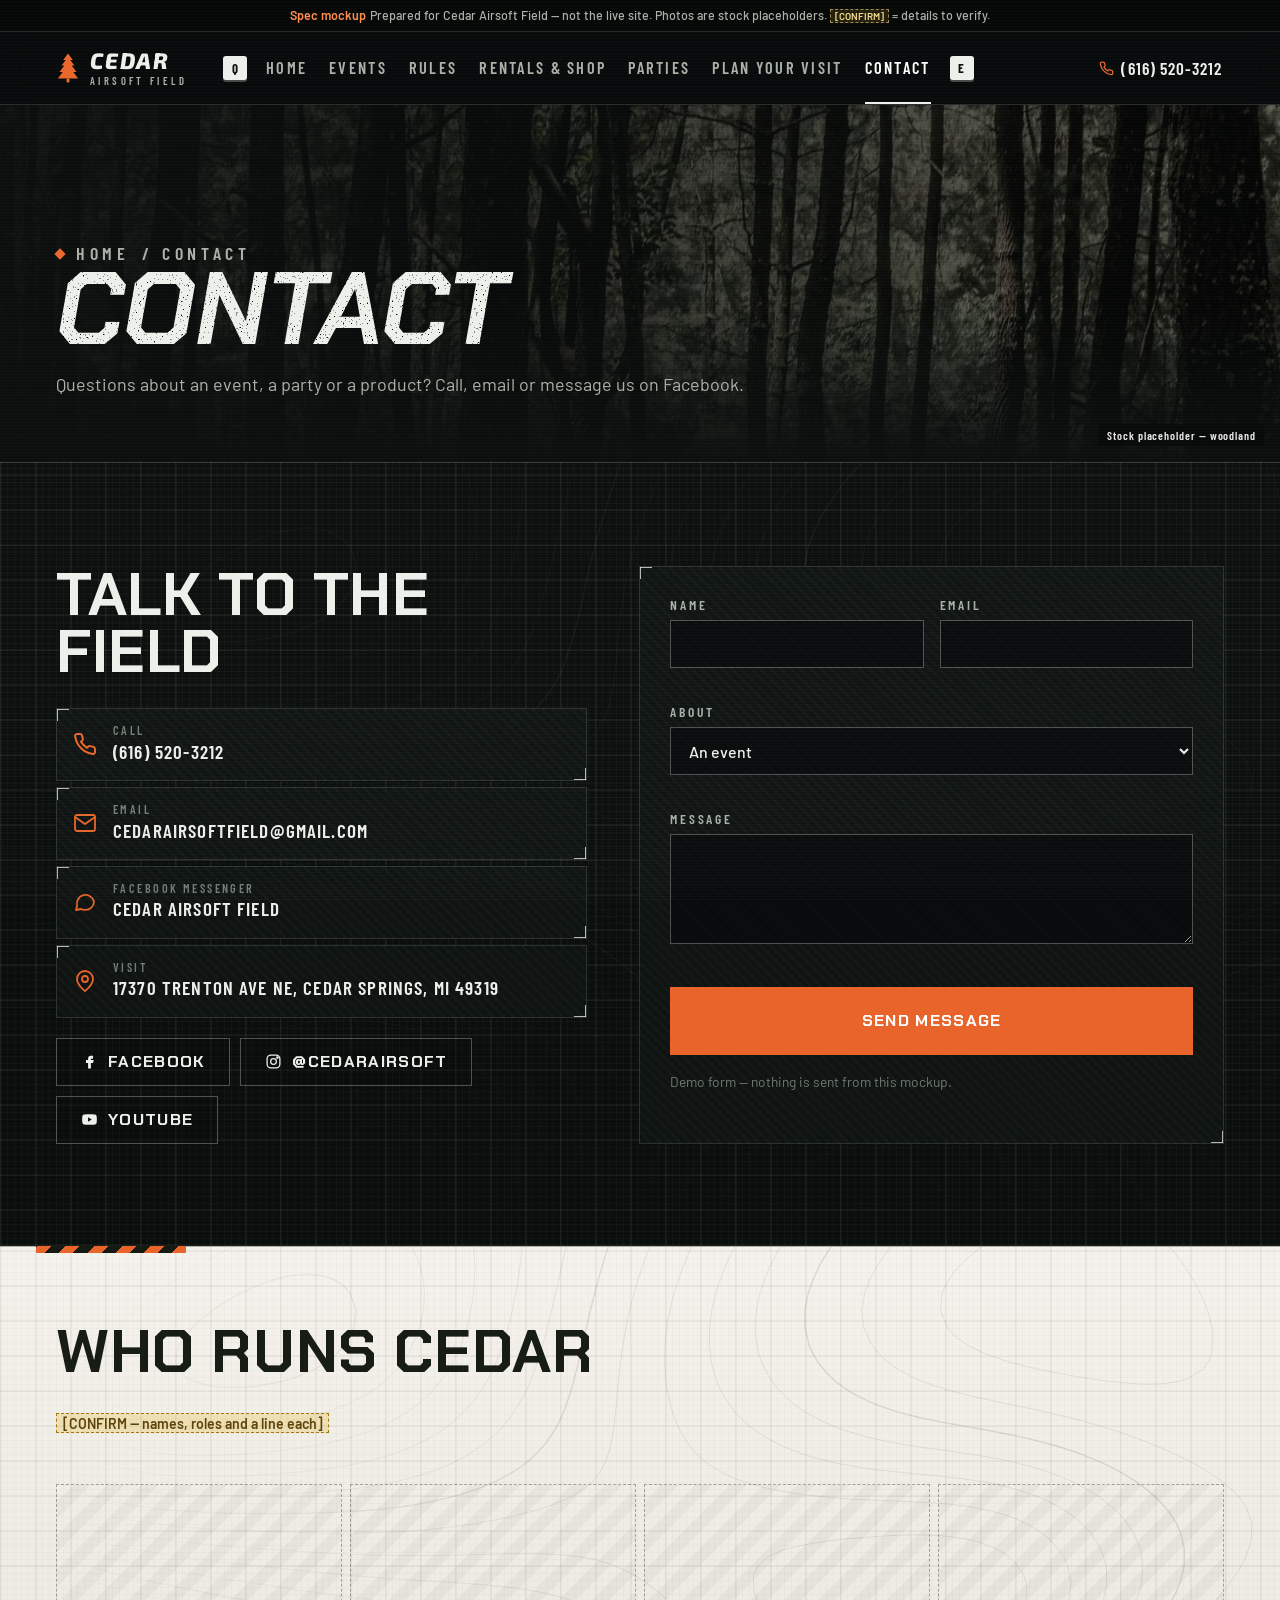
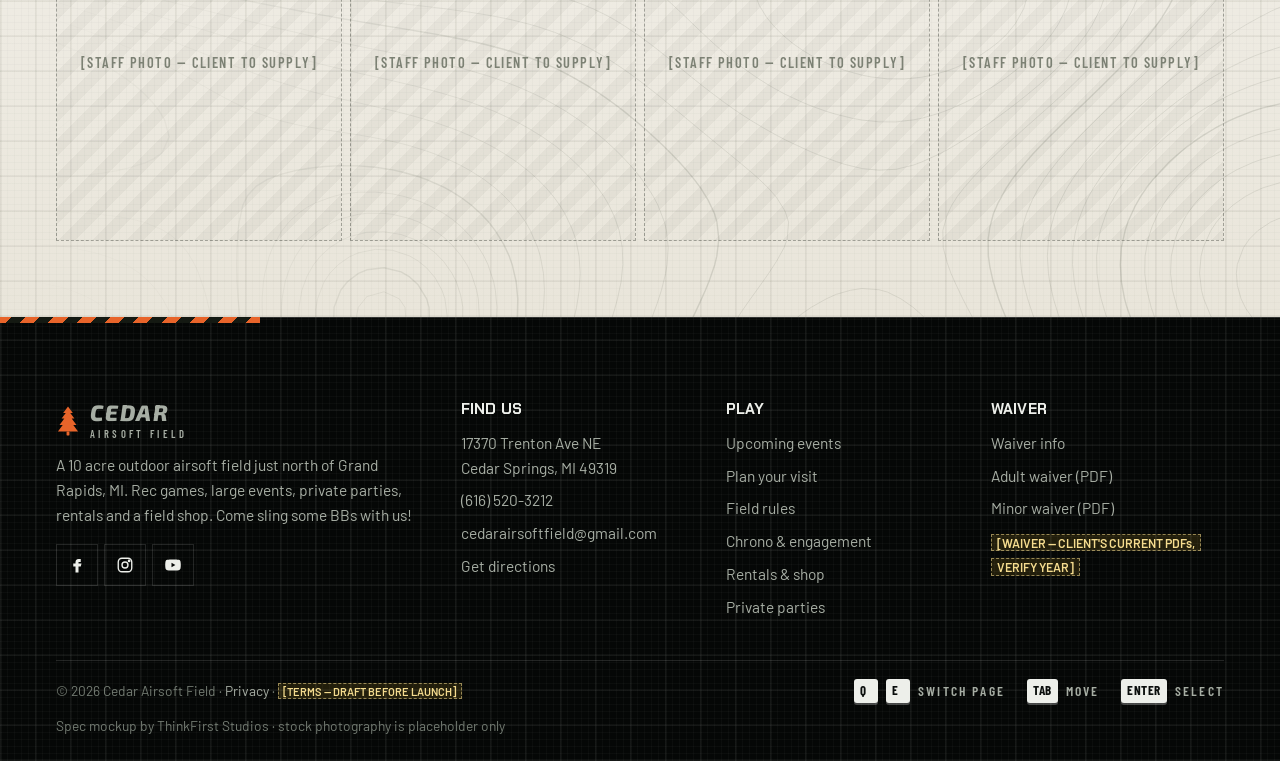
==== commit 6f4c07d2: "Heavier headline type, light canvas sections, military texture Chakra Petch headlines with a worn-pr" ====
--- a/contact.html
+++ b/contact.html
@@ -19,7 +19,7 @@
 <link rel="icon" href="data:image/svg+xml,%3Csvg xmlns='http://www.w3.org/2000/svg' viewBox='0 0 30 36'%3E%3Cpath fill='%239b4526' d='M15 0 21 8h-3.2l5.2 7h-3.4l6 8h-4l6 8H2.4l6-8h-4l6-8H7l5.2-7H9z'/%3E%3Crect fill='%239b4526' x='13.2' y='31' width='3.6' height='5'/%3E%3C/svg%3E">
 <link rel="preconnect" href="https://fonts.googleapis.com">
 <link rel="preconnect" href="https://fonts.gstatic.com" crossorigin>
-<link href="https://fonts.googleapis.com/css2?family=Barlow:wght@400;500;600;700&amp;family=Exo+2:ital,wght@1,800&amp;family=Barlow+Condensed:wght@500;600;700&amp;display=swap" rel="stylesheet">
+<link href="https://fonts.googleapis.com/css2?family=Barlow:wght@400;500;600;700&amp;family=Exo+2:ital,wght@1,800&amp;family=Barlow+Condensed:wght@500;600;700&amp;family=Chakra+Petch:ital,wght@0,600;0,700;1,700&amp;display=swap" rel="stylesheet">
 <link rel="stylesheet" href="styles.css">
 <script>document.documentElement.classList.remove('no-js')</script>
 </head><body>
--- a/styles.css
+++ b/styles.css
@@ -24,6 +24,7 @@
   --panel: rgba(17, 24, 22, .66);
   --panel-hi: rgba(26, 35, 32, .8);
   --text: #edefea;
+  --strong: #fff;
   --dim: #a7aea4;
   --faint: #737b72;
   --line: rgba(237, 239, 234, .13);
@@ -64,7 +65,7 @@
 html { -webkit-text-size-adjust: 100%; scroll-behavior: smooth; scroll-padding-top: calc(var(--header-h) + 16px); background: var(--bg); }
 body { margin: 0; background: var(--bg); color: var(--text); font: 400 1.0625rem/1.6 var(--body); -webkit-font-smoothing: antialiased; overflow-x: hidden; }
 /* faint scanlines + vignette over everything, like a HUD feed */
-body::after { content: ""; position: fixed; inset: 0; z-index: 400; pointer-events: none; background: repeating-linear-gradient(0deg, rgba(255, 255, 255, .018) 0 1px, transparent 1px 3px), radial-gradient(120% 90% at 50% 40%, transparent 60%, rgba(0, 0, 0, .35) 100%); }
+body::after { content: ""; position: fixed; inset: 0; z-index: 400; pointer-events: none; background: repeating-linear-gradient(0deg, rgba(255, 255, 255, .018) 0 1px, transparent 1px 3px), radial-gradient(120% 90% at 50% 40%, transparent 65%, rgba(0, 0, 0, .16) 100%); }
 img { display: block; max-width: 100%; height: auto; }
 a { color: inherit; text-underline-offset: .2em; }
 h1, h2, h3, h4 { margin: 0 0 .45em; font-family: var(--display); font-weight: 600; line-height: 1; text-transform: uppercase; letter-spacing: .04em; }
@@ -72,9 +73,9 @@
 h3 { font-size: 1.4rem; letter-spacing: .05em; }
 p { margin: 0 0 1em; }
 ul, ol { margin: 0 0 1em; padding-left: 1.2em; }
-strong { font-weight: 600; color: #fff; }
+strong { font-weight: 600; color: var(--strong); }
 :focus-visible { outline: 2px solid var(--accent-hi); outline-offset: 3px; }
-::selection { background: var(--accent); color: #fff; }
+::selection { background: var(--accent); color: var(--strong); }
 .sr-only { position: absolute; width: 1px; height: 1px; padding: 0; margin: -1px; overflow: hidden; clip: rect(0 0 0 0); white-space: nowrap; border: 0; }
 .skip { position: absolute; left: 8px; top: -60px; z-index: 500; background: var(--text); color: var(--bg); padding: 10px 14px; font-weight: 600; }
 .skip:focus { top: 8px; }
@@ -167,10 +168,10 @@
   .site-nav li a { position: relative; margin: 0; border: 0; padding: 0 11px; height: var(--header-h); font-size: 1.02rem; letter-spacing: .14em; color: var(--dim); white-space: nowrap; }
   .site-header.is-condensed .site-nav li a { height: calc(var(--header-h) - 10px); }
   .site-nav li a::after { content: ""; position: absolute; left: 11px; right: 11px; bottom: 0; height: 2px; background: var(--text); transform: scaleX(0); transition: transform .25s var(--ease); }
-  .site-nav li a:hover, .site-nav li a:focus-visible { background: rgba(237, 239, 234, .08); color: #fff; }
-  .site-nav li a[aria-current="page"] { color: #fff; }
+  .site-nav li a:hover, .site-nav li a:focus-visible { background: rgba(237, 239, 234, .08); color: var(--strong); }
+  .site-nav li a[aria-current="page"] { color: var(--strong); }
   .site-nav li a[aria-current="page"]::after { transform: scaleX(1); }
-  .site-nav li a[aria-current="page"]:hover { color: #fff; }
+  .site-nav li a[aria-current="page"]:hover { color: var(--strong); }
   .site-nav__cta { display: none; }
 }
 .btn.header-cta { display: none; }
@@ -267,7 +268,7 @@
 .compass__strip { position: absolute; top: 0; left: 0; height: 100%; display: flex; will-change: transform; }
 .compass__strip span { position: relative; flex: none; width: 30px; height: 100%; font: 600 .78rem/1 var(--display); color: var(--dim); text-align: center; }
 .compass__strip span::before { content: ""; position: absolute; left: 50%; top: 0; width: 1px; height: 7px; background: rgba(237, 239, 234, .45); }
-.compass__strip span.major { color: #fff; font-size: 1rem; }
+.compass__strip span.major { color: var(--strong); font-size: 1rem; }
 .compass__strip span.major::before { height: 11px; background: #fff; }
 .compass__strip span b { position: absolute; left: 0; right: 0; bottom: 2px; font-weight: 600; }
 .compass__caret { position: absolute; left: 50%; top: -6px; width: 0; height: 0; border: 6px solid transparent; border-top-color: var(--accent); transform: translateX(-50%); }
@@ -279,7 +280,7 @@
 .waypoint { position: absolute; z-index: 1; left: 66%; top: 30%; display: flex; flex-direction: column; align-items: center; gap: 6px; text-align: center; pointer-events: none; animation: rise .8s .9s var(--ease) both; }
 .waypoint__icon { width: 22px; height: 22px; border: 2px solid var(--accent-hi); transform: rotate(45deg); display: grid; place-items: center; animation: bob 3s ease-in-out infinite; }
 .waypoint__icon::after { content: ""; width: 8px; height: 8px; background: var(--accent-hi); }
-.waypoint__label { font: 600 .95rem/1.15 var(--display); letter-spacing: .16em; text-transform: uppercase; color: #fff; text-shadow: 0 1px 8px rgba(0, 0, 0, .8); }
+.waypoint__label { font: 600 .95rem/1.15 var(--display); letter-spacing: .16em; text-transform: uppercase; color: var(--strong); text-shadow: 0 1px 8px rgba(0, 0, 0, .8); }
 .waypoint__label small { display: block; font-size: .78rem; letter-spacing: .2em; color: var(--dim); margin-top: 3px; }
 .waypoint::after { content: ""; width: 1px; height: 70px; background: linear-gradient(var(--accent-hi), transparent); }
 @media (max-width: 979px) { .waypoint { display: none; } }
@@ -291,7 +292,7 @@
 .hero h1 { margin: 0 0 18px; line-height: .86; }
 .hero h1 .l1, .hero h1 .l2 { display: block; }
 .hero h1 .l1 > span, .hero h1 .l2 > span { display: block; }
-.hero h1 .l1 > span { font-size: clamp(4.4rem, 13vw + .5rem, 10.5rem); font-weight: 600; letter-spacing: .06em; color: #fff; animation: region 1.4s .25s var(--ease) both; }
+.hero h1 .l1 > span { font-size: clamp(4.4rem, 13vw + .5rem, 10.5rem); font-weight: 600; letter-spacing: .06em; color: var(--strong); animation: region 1.4s .25s var(--ease) both; }
 .hero h1 .l2 > span { font-size: clamp(1.5rem, 3.2vw + .5rem, 2.9rem); font-weight: 500; letter-spacing: .34em; color: var(--text); animation: region 1.4s .45s var(--ease) both; }
 .hero__lede { font-size: clamp(1.05rem, .7vw + .85rem, 1.22rem); max-width: 36em; color: var(--dim); margin-bottom: 26px; animation: rise .7s .7s var(--ease) both; }
 .hero__actions { display: flex; flex-wrap: wrap; gap: 10px; animation: rise .7s .8s var(--ease) both; }
@@ -301,15 +302,15 @@
 .clock__label { display: flex; justify-content: space-between; align-items: center; gap: 10px; font: 600 .82rem/1 var(--display); letter-spacing: .24em; text-transform: uppercase; color: var(--accent-hi); margin: 0 0 10px; }
 .clock__live { display: inline-flex; align-items: center; gap: 7px; letter-spacing: .16em; color: var(--dim); }
 .clock__live::before { content: ""; width: 7px; height: 7px; background: var(--accent); transform: rotate(45deg); animation: blink 1.6s steps(2) infinite; }
-.clock__event { font: 600 1.7rem/1.05 var(--display); letter-spacing: .06em; text-transform: uppercase; color: #fff; margin: 0 0 4px; }
+.clock__event { font: 600 1.7rem/1.05 var(--display); letter-spacing: .06em; text-transform: uppercase; color: var(--strong); margin: 0 0 4px; }
 .clock__when { color: var(--dim); margin: 0 0 14px; font-size: .98rem; }
 .clock__digits { display: grid; grid-template-columns: repeat(4, 1fr); gap: 0; margin: 0 0 14px; border: 1px solid var(--line); }
 .clock__unit { text-align: center; padding: 9px 2px 7px; border-left: 1px solid var(--line); }
 .clock__unit:first-child { border-left: 0; }
-.clock__unit b { display: block; font: 500 clamp(2rem, 3.6vw, 2.7rem)/1 var(--display); color: #fff; font-variant-numeric: tabular-nums; letter-spacing: .04em; }
+.clock__unit b { display: block; font: 500 clamp(2rem, 3.6vw, 2.7rem)/1 var(--display); color: var(--strong); font-variant-numeric: tabular-nums; letter-spacing: .04em; }
 .clock__unit span { display: block; font: 600 .7rem/1 var(--display); letter-spacing: .22em; text-transform: uppercase; color: var(--faint); margin-top: 5px; }
 .clock__foot { display: flex; justify-content: space-between; align-items: center; gap: 12px; padding-top: 12px; border-top: 1px solid var(--line); }
-.clock__price { font: 600 1.9rem/1 var(--display); color: #fff; letter-spacing: .04em; }
+.clock__price { font: 600 1.9rem/1 var(--display); color: var(--strong); letter-spacing: .04em; }
 .clock__price small { font: 600 .78rem var(--display); letter-spacing: .18em; text-transform: uppercase; color: var(--dim); margin-left: 6px; }
 
 .reticle { position: absolute; z-index: 1; left: 0; top: 0; width: 64px; height: 64px; margin: -32px 0 0 -32px; pointer-events: none; opacity: 0; transition: opacity .25s; color: rgba(237, 239, 234, .8); }
@@ -337,7 +338,7 @@
 .op--special { --kind: var(--coyote); }
 .op__day { display: flex; flex-direction: column; align-items: center; justify-content: center; padding: 14px 6px; text-align: center; border-right: 1px solid var(--line); }
 .op__dow { font: 600 .9rem/1 var(--display); letter-spacing: .2em; text-transform: uppercase; color: var(--dim); }
-.op__date { font: 500 2.6rem/1 var(--display); color: #fff; }
+.op__date { font: 500 2.6rem/1 var(--display); color: var(--strong); }
 .op__mon { font: 600 .85rem/1 var(--display); letter-spacing: .2em; text-transform: uppercase; color: var(--dim); }
 .op__main { padding: 14px 18px; display: grid; gap: 6px; }
 .op__head { display: flex; flex-wrap: wrap; justify-content: space-between; gap: 4px 14px; align-items: baseline; }
@@ -347,7 +348,7 @@
 .op__body p { margin: 0; }
 .op__foot { display: flex; flex-wrap: wrap; gap: 8px 16px; align-items: center; font-size: .94rem; color: var(--dim); }
 .op__kind { font: 600 .82rem/1 var(--display); letter-spacing: .18em; text-transform: uppercase; padding: 5px 8px; border: 1px solid var(--kind); color: var(--text); }
-.op__next { display: none; align-items: center; gap: 7px; font: 600 .82rem/1 var(--display); letter-spacing: .18em; text-transform: uppercase; padding: 5px 9px; background: var(--accent); color: #fff; }
+.op__next { display: none; align-items: center; gap: 7px; font: 600 .82rem/1 var(--display); letter-spacing: .18em; text-transform: uppercase; padding: 5px 9px; background: var(--accent); color: var(--strong); }
 .op.is-next { border-color: rgba(232, 100, 42, .55); }
 .op.is-next::before { background: var(--accent); }
 .op.is-next .op__next { display: inline-flex; }
@@ -371,7 +372,7 @@
 .info-list li { display: grid; grid-template-columns: 112px 1fr; gap: 16px; padding: 13px 0; border-bottom: 1px solid var(--line); }
 .info-list li:first-child { border-top: 1px solid var(--line-2); }
 .info-list .k { font: 600 .9rem/1.6 var(--display); letter-spacing: .22em; text-transform: uppercase; color: var(--dim); }
-.info-list .v a { color: #fff; font-weight: 600; text-decoration-color: var(--accent); }
+.info-list .v a { color: var(--strong); font-weight: 600; text-decoration-color: var(--accent); }
 @media (max-width: 440px) { .info-list li { grid-template-columns: 1fr; gap: 2px; } }
 
 .map { position: relative; overflow: hidden; background: #111816; min-height: 400px; border: 1px solid var(--line-2); }
@@ -405,7 +406,7 @@
 .step::before { content: counter(step, decimal-leading-zero); display: block; font: 500 1rem/1 var(--display); letter-spacing: .2em; color: var(--dim); margin-bottom: 14px; }
 .step h3 { font-size: 1.35rem; margin-bottom: 10px; }
 .step p { font-size: .96rem; margin: 0 0 10px; color: var(--dim); }
-.step .verbatim { color: #fff; font-weight: 600; }
+.step .verbatim { color: var(--strong); font-weight: 600; }
 .step a { color: var(--accent-hi); font: 600 .95rem/1 var(--display); letter-spacing: .14em; text-transform: uppercase; text-decoration: none; }
 
 /* ---------- loadout: pricing ---------- */
@@ -418,12 +419,12 @@
 .offer .photo[data-ph]::after { top: 10px; bottom: auto; left: auto; right: 10px; }
 .offer__body { padding: 0 20px 20px; display: flex; flex-direction: column; gap: 10px; flex: 1; margin-top: -36px; position: relative; z-index: 3; }
 .offer h3 { font-size: 1.6rem; margin: 0; }
-.offer .offer__price { font: 500 3.4rem/1 var(--display); color: #fff; margin: 0; letter-spacing: .02em; }
+.offer .offer__price { font: 500 3.4rem/1 var(--display); color: var(--strong); margin: 0; letter-spacing: .02em; }
 .offer .offer__price small { font: 600 .82rem var(--display); letter-spacing: .18em; text-transform: uppercase; color: var(--dim); margin-left: 6px; }
 .offer p { margin: 0; color: var(--dim); font-size: .97rem; }
 .offer__foot { margin-top: auto; padding-top: 14px; border-top: 1px solid var(--line); display: flex; flex-wrap: wrap; gap: 10px; align-items: center; justify-content: space-between; color: var(--dim); }
 .offer--season { border-color: rgba(232, 100, 42, .6); }
-.offer--season::after { content: "Season Pass"; position: absolute; z-index: 4; top: 12px; left: 12px; background: var(--accent); color: #fff; font: 600 .85rem/1 var(--display); letter-spacing: .2em; text-transform: uppercase; padding: 7px 10px; }
+.offer--season::after { content: "Season Pass"; position: absolute; z-index: 4; top: 12px; left: 12px; background: var(--accent); color: var(--strong); font: 600 .85rem/1 var(--display); letter-spacing: .2em; text-transform: uppercase; padding: 7px 10px; }
 
 .ticks { list-style: none; padding: 0; margin: 0; display: grid; gap: 6px; }
 .ticks li { padding-left: 22px; position: relative; }
@@ -440,7 +441,7 @@
 .supply dt { font-weight: 600; }
 .supply dt small { display: block; font-weight: 400; color: var(--dim); font-size: .9rem; }
 .supply .lead { flex: 1; border-bottom: 1px dotted var(--line-2); transform: translateY(-4px); min-width: 20px; }
-.supply dd { margin: 0; font: 500 1.6rem/1 var(--display); color: #fff; }
+.supply dd { margin: 0; font: 500 1.6rem/1 var(--display); color: var(--strong); }
 .price-note { margin-top: 16px; font-size: .96rem; color: var(--dim); }
 
 /* ---------- photo band ---------- */
@@ -449,7 +450,7 @@
 .band__img img { width: 100%; height: 100%; object-fit: cover; filter: saturate(.45) contrast(1.1) brightness(.6); }
 .band::after { content: ""; position: absolute; inset: 0; background: linear-gradient(90deg, rgba(10, 14, 13, .8), rgba(10, 14, 13, .1) 70%), linear-gradient(0deg, var(--bg), transparent 40%); }
 .band__text { position: absolute; inset: 0; z-index: 2; display: flex; align-items: center; }
-.band__text p { font: 600 clamp(2rem, 5.5vw, 4.6rem)/.95 var(--display); letter-spacing: .1em; text-transform: uppercase; color: #fff; margin: 0; max-width: 14ch; }
+.band__text p { font: 600 clamp(2rem, 5.5vw, 4.6rem)/.95 var(--display); letter-spacing: .1em; text-transform: uppercase; color: var(--strong); margin: 0; max-width: 14ch; }
 .band__ph { position: absolute; right: 12px; bottom: 12px; z-index: 3; font: 600 .72rem/1.25 var(--display); letter-spacing: .08em; background: rgba(6, 8, 7, .75); color: rgba(255, 255, 255, .9); padding: 4px 8px; }
 
 /* ---------- area of operations: the field ---------- */
@@ -458,16 +459,16 @@
 .field-photo { position: relative; padding-bottom: 48px; }
 .field-photo .photo { aspect-ratio: 3 / 2; }
 .field-quote { position: absolute; z-index: 5; right: 0; bottom: 0; width: min(80%, 330px); padding: 16px 18px; border-left: 2px solid var(--accent); }
-.field-quote p { font: 600 1.6rem/1.05 var(--display); letter-spacing: .05em; text-transform: uppercase; margin: 0 0 6px; color: #fff; }
+.field-quote p { font: 600 1.6rem/1.05 var(--display); letter-spacing: .05em; text-transform: uppercase; margin: 0 0 6px; color: var(--strong); }
 .field-quote cite { font: 600 .8rem var(--display); letter-spacing: .2em; text-transform: uppercase; font-style: normal; color: var(--dim); }
 .acres { display: flex; align-items: flex-end; gap: 14px; margin: 4px 0 16px; }
-.acres__num { font: 500 clamp(5.5rem, 12vw, 9rem)/.8 var(--display); color: #fff; }
+.acres__num { font: 500 clamp(5.5rem, 12vw, 9rem)/.8 var(--display); color: var(--strong); }
 .acres__label { font: 600 1.05rem/1.2 var(--display); letter-spacing: .24em; text-transform: uppercase; color: var(--dim); padding-bottom: 4px; }
 
 .envs { display: grid; gap: 8px; }
 @media (min-width: 640px) { .envs { grid-template-columns: repeat(2, 1fr); } }
 @media (min-width: 1024px) { .envs { grid-template-columns: repeat(6, 1fr); } .env:nth-child(1), .env:nth-child(2) { grid-column: span 3; } .env:nth-child(n+3) { grid-column: span 2; } }
-.env { position: relative; overflow: hidden; color: #fff; min-height: 240px; display: flex; align-items: flex-end; border: 1px solid var(--line); }
+.env { position: relative; overflow: hidden; color: var(--strong); min-height: 240px; display: flex; align-items: flex-end; border: 1px solid var(--line); }
 .env .photo { position: absolute; inset: 0; }
 .env .photo::before { background: linear-gradient(0deg, rgba(10, 14, 13, .92) 0%, rgba(10, 14, 13, 0) 60%); }
 .env .photo[data-ph]::after { top: 10px; bottom: auto; left: auto; right: 10px; }
@@ -507,11 +508,11 @@
 .chrono th, .chrono td { padding: 15px 18px; text-align: left; vertical-align: top; border-bottom: 1px solid var(--line); }
 .chrono thead th { font: 600 .85rem/1.2 var(--display); letter-spacing: .22em; text-transform: uppercase; color: var(--dim); border-bottom: 1px solid var(--line-2); }
 .chrono tbody tr:last-child th, .chrono tbody tr:last-child td { border-bottom: 0; }
-.chrono tbody th { font: 600 1.3rem/1.1 var(--display); letter-spacing: .1em; text-transform: uppercase; color: #fff; white-space: nowrap; }
+.chrono tbody th { font: 600 1.3rem/1.1 var(--display); letter-spacing: .1em; text-transform: uppercase; color: var(--strong); white-space: nowrap; }
 .chrono td { font-variant-numeric: tabular-nums; color: var(--dim); }
-.chrono td strong { color: #fff; font: 600 1.15rem/1.2 var(--display); letter-spacing: .06em; }
+.chrono td strong { color: var(--strong); font: 600 1.15rem/1.2 var(--display); letter-spacing: .06em; }
 .chrono .note { display: block; color: var(--dim); font-size: .9rem; margin-top: 2px; }
-.chrono .warn { display: inline-block; margin-top: 6px; font: 600 .82rem/1.2 var(--display); letter-spacing: .14em; text-transform: uppercase; color: #fff; border: 1px solid var(--tag-red); background: rgba(207, 59, 44, .28); padding: 4px 8px; }
+.chrono .warn { display: inline-block; margin-top: 6px; font: 600 .82rem/1.2 var(--display); letter-spacing: .14em; text-transform: uppercase; color: var(--strong); border: 1px solid var(--tag-red); background: rgba(207, 59, 44, .28); padding: 4px 8px; }
 .chrono tbody tr { transition: background-color .15s; }
 .chrono tbody tr:hover { background: rgba(237, 239, 234, .05); }
 .tie { display: inline-flex; align-items: center; gap: 10px; }
@@ -530,7 +531,7 @@
   .chrono td::before { content: attr(data-label); grid-column: 1; grid-row: 1 / span 3; font: 600 .82rem/1.9 var(--display); letter-spacing: .18em; text-transform: uppercase; color: var(--faint); }
 }
 .callout { padding: 15px 18px; font-size: .97rem; color: var(--dim); border-left: 2px solid var(--accent); }
-.callout h3 { font-size: 1.1rem; letter-spacing: .16em; color: #fff; margin-bottom: 6px; }
+.callout h3 { font-size: 1.1rem; letter-spacing: .16em; color: var(--strong); margin-bottom: 6px; }
 .callout p:last-child { margin: 0; }
 .chrono-side { display: grid; gap: 10px; }
 
@@ -565,16 +566,16 @@
 .toc a { display: flex; gap: 12px; padding: 10px 18px; text-decoration: none; color: var(--dim); font: 600 1rem/1.2 var(--display); letter-spacing: .12em; text-transform: uppercase; transition: background-color .15s, color .15s; }
 .toc a::before { content: counter(toc, decimal-leading-zero); color: var(--faint); }
 .toc a:hover, .toc a:focus-visible { background: var(--text); color: var(--bg); outline: none; }
-.toc a.is-active { color: #fff; box-shadow: inset 2px 0 0 var(--accent); }
+.toc a.is-active { color: var(--strong); box-shadow: inset 2px 0 0 var(--accent); }
 .prose { max-width: 740px; }
 .prose h2 { font-size: clamp(1.9rem, 2.6vw + .8rem, 2.6rem); }
 .prose section { padding: 4px 0 30px; margin-bottom: 30px; border-bottom: 1px solid var(--line); }
 .prose section:last-child { border-bottom: 0; }
 .prose p, .prose li { color: var(--dim); }
-.prose strong { color: #fff; }
+.prose strong { color: var(--strong); }
 .anchor { text-decoration: none; color: var(--faint); font-size: .6em; margin-left: .3em; opacity: 0; transition: opacity .2s; }
 .prose h2:hover .anchor, .anchor:focus { opacity: 1; }
-.quote-rule { padding: 15px 18px; margin: 0 0 14px; font-weight: 600; font-size: 1.08rem; color: #fff; border-left: 2px solid var(--accent); }
+.quote-rule { padding: 15px 18px; margin: 0 0 14px; font-weight: 600; font-size: 1.08rem; color: var(--strong); border-left: 2px solid var(--accent); }
 .quote-rule cite { display: block; font: 600 .78rem var(--display); letter-spacing: .22em; text-transform: uppercase; color: var(--accent-hi); font-style: normal; margin-top: 6px; }
 .prose .chrono { margin-bottom: 16px; }
 
@@ -583,12 +584,12 @@
 @media (min-width: 880px) { .kit { grid-template-columns: 1.3fr 1fr; gap: 20px; } }
 .kit-card { padding: clamp(22px, 3vw, 32px); border-top: 2px solid var(--khaki); }
 .kit-card h3 { font-size: 1.5rem; }
-.kit-price { font: 500 3.8rem/1 var(--display); color: #fff; margin: 0 0 10px; }
+.kit-price { font: 500 3.8rem/1 var(--display); color: var(--strong); margin: 0 0 10px; }
 
 .shop-cats { display: flex; gap: 0; flex-wrap: wrap; margin-bottom: 18px; border-bottom: 1px solid var(--line); }
 .shop-cats button { font: 600 1rem/1 var(--display); letter-spacing: .16em; text-transform: uppercase; padding: 13px 18px; border: 0; background: transparent; color: var(--dim); cursor: pointer; box-shadow: inset 0 -2px 0 transparent; transition: background-color .15s, color .15s, box-shadow .15s; }
-.shop-cats button:hover { background: rgba(237, 239, 234, .08); color: #fff; }
-.shop-cats button[aria-pressed="true"] { color: #fff; box-shadow: inset 0 -2px 0 var(--text); }
+.shop-cats button:hover { background: rgba(237, 239, 234, .08); color: var(--strong); }
+.shop-cats button[aria-pressed="true"] { color: var(--strong); box-shadow: inset 0 -2px 0 var(--text); }
 .shop-grid { display: grid; gap: 6px; grid-template-columns: repeat(2, 1fr); }
 @media (min-width: 720px) { .shop-grid { grid-template-columns: repeat(3, 1fr); } }
 @media (min-width: 1080px) { .shop-grid { grid-template-columns: repeat(4, 1fr); } }
@@ -600,7 +601,7 @@
 .product__cat { font: 600 .78rem/1 var(--display); letter-spacing: .2em; text-transform: uppercase; color: var(--faint); }
 .product__name { font: 600 1.2rem/1.1 var(--display); letter-spacing: .06em; text-transform: uppercase; margin: 0; flex: 1; }
 .product__row { display: flex; justify-content: space-between; align-items: center; gap: 8px; flex-wrap: wrap; }
-.product__price { font: 500 1.8rem/1 var(--display); color: #fff; }
+.product__price { font: 500 1.8rem/1 var(--display); color: var(--strong); }
 .product__price small { font: 500 .8rem var(--body); color: var(--dim); }
 .product__buy { font: 600 .72rem/1.2 var(--display); letter-spacing: .14em; text-transform: uppercase; color: var(--faint); border: 1px solid var(--line); padding: 4px 7px; }
 .shop-subhead { grid-column: 1 / -1; font-size: 1.05rem; letter-spacing: .24em; color: var(--dim); margin: 18px 0 2px; }
@@ -621,9 +622,9 @@
 .tile--olive { --stripe: var(--olive); } .tile--khaki { --stripe: var(--khaki); } .tile--coyote { --stripe: var(--coyote); } .tile--slate { --stripe: var(--slate); }
 .tile h3 { font-size: 1.3rem; letter-spacing: .12em; margin: 0; }
 .tile p { color: var(--dim); }
-.tile__price { font: 500 3.4rem/1 var(--display); color: #fff; margin: 0; }
+.tile__price { font: 500 3.4rem/1 var(--display); color: var(--strong); margin: 0; }
 .tile__price small { font: 600 .82rem var(--display); letter-spacing: .16em; text-transform: uppercase; color: var(--dim); margin-left: 6px; }
-.deposit-flag { display: inline-block; justify-self: start; font: 600 .85rem/1.2 var(--display); letter-spacing: .14em; text-transform: uppercase; border: 1px solid var(--accent); background: rgba(232, 100, 42, .16); color: #fff; padding: 6px 9px; }
+.deposit-flag { display: inline-block; justify-self: start; font: 600 .85rem/1.2 var(--display); letter-spacing: .14em; text-transform: uppercase; border: 1px solid var(--accent); background: rgba(232, 100, 42, .16); color: var(--strong); padding: 6px 9px; }
 .occasions { display: flex; flex-wrap: wrap; gap: 6px; list-style: none; padding: 0; margin: 0 0 8px; }
 .occasions li { font: 600 .95rem/1 var(--display); letter-spacing: .14em; text-transform: uppercase; padding: 9px 12px; border: 1px solid var(--line); }
 .tiles + .occasions { margin-top: 20px; }
@@ -641,7 +642,7 @@
 .form__status.is-shown { display: block; }
 .estimate { display: grid; gap: 6px; padding: 14px 16px; }
 .estimate__row { display: flex; justify-content: space-between; gap: 12px; font-size: .96rem; color: var(--dim); }
-.estimate__row strong { font: 500 1.35rem/1.1 var(--display); color: #fff; }
+.estimate__row strong { font: 500 1.35rem/1.1 var(--display); color: var(--strong); }
 .estimate__terms { font-size: .86rem; color: var(--dim); margin: 6px 0 0; padding-top: 8px; border-top: 1px solid var(--line); }
 
 /* ---------- contact / staff / misc ---------- */
@@ -674,7 +675,7 @@
 .crumbs { display: flex; align-items: center; gap: 12px; font: 600 .88rem/1 var(--display); letter-spacing: .26em; text-transform: uppercase; margin-bottom: 16px; color: var(--dim); }
 .crumbs::before { content: ""; width: 8px; height: 8px; background: var(--accent); transform: rotate(45deg); }
 .crumbs a { color: inherit; text-decoration: none; }
-.crumbs a:hover { color: #fff; }
+.crumbs a:hover { color: var(--strong); }
 
 /* ---------- footer + control hints ---------- */
 .site-footer { position: relative; background: #050706; color: var(--dim); padding: clamp(52px, 7vw, 84px) 0 calc(24px + env(safe-area-inset-bottom)); font-size: .97rem; border-top: 1px solid var(--line); }
@@ -684,7 +685,7 @@
 .site-footer h2 { font-size: .95rem; letter-spacing: .26em; color: var(--text); margin-bottom: 14px; }
 .site-footer ul { list-style: none; padding: 0; margin: 0; display: grid; gap: 8px; }
 .site-footer a { color: var(--dim); text-decoration: none; }
-.site-footer a:hover { color: #fff; }
+.site-footer a:hover { color: var(--strong); }
 .footer-brand p { max-width: 32em; margin-top: 14px; }
 .socials { display: flex; gap: 6px; margin-top: 16px; }
 .socials a { width: 42px; height: 42px; display: grid; place-items: center; border: 1px solid var(--line); color: var(--text); transition: background-color .15s, color .15s; }
@@ -735,3 +736,114 @@
 .btn.header-cta { display: none; }
 @media (min-width: 1440px) { .btn.header-cta { display: inline-flex; } }
 .ticker::before { padding-right: 56px; background: linear-gradient(90deg, #060807 70%, rgba(6, 8, 7, 0)); }
+
+/* ==========================================================================
+   v4 — commanding type, light "canvas" sections, military texture
+   ========================================================================== */
+:root {
+  --hd: "Chakra Petch", "Barlow Condensed", sans-serif;   /* chamfered, equipment-plate headlines */
+  /* film grain: greyscale fractal noise, blended so it works on light and dark */
+  --grain: url("data:image/svg+xml,%3Csvg xmlns='http://www.w3.org/2000/svg' width='180' height='180'%3E%3Cfilter id='n'%3E%3CfeTurbulence type='fractalNoise' baseFrequency='.85' numOctaves='3' stitchTiles='stitch'/%3E%3CfeColorMatrix type='saturate' values='0'/%3E%3C/filter%3E%3Crect width='100%25' height='100%25' filter='url(%23n)'/%3E%3C/svg%3E");
+  /* worn-print mask for the biggest titles: solid ink with small speckle loss */
+  --worn: url("data:image/svg+xml,%3Csvg xmlns='http://www.w3.org/2000/svg' width='240' height='240'%3E%3Cfilter id='w'%3E%3CfeTurbulence type='fractalNoise' baseFrequency='.55' numOctaves='2' seed='3'/%3E%3CfeColorMatrix values='0 0 0 0 0 0 0 0 0 0 0 0 0 0 0 1.6 0 0 0 -.25'/%3E%3CfeComponentTransfer%3E%3CfeFuncA type='discrete' tableValues='0 .55 1 1 1 1 1 1'/%3E%3C/feComponentTransfer%3E%3C/filter%3E%3Crect width='100%25' height='100%25' filter='url(%23w)'/%3E%3C/svg%3E");
+  --ripstop-dark: repeating-linear-gradient(0deg, rgba(237, 239, 234, .028) 0 1px, transparent 1px 7px), repeating-linear-gradient(90deg, rgba(237, 239, 234, .028) 0 1px, transparent 1px 7px), repeating-linear-gradient(0deg, rgba(237, 239, 234, .045) 0 2px, transparent 2px 35px), repeating-linear-gradient(90deg, rgba(237, 239, 234, .045) 0 2px, transparent 2px 35px);
+  --ripstop-light: repeating-linear-gradient(0deg, rgba(40, 46, 30, .025) 0 1px, transparent 1px 7px), repeating-linear-gradient(90deg, rgba(40, 46, 30, .025) 0 1px, transparent 1px 7px), repeating-linear-gradient(0deg, rgba(40, 46, 30, .05) 0 2px, transparent 2px 35px), repeating-linear-gradient(90deg, rgba(40, 46, 30, .05) 0 2px, transparent 2px 35px);
+  --hatch: repeating-linear-gradient(45deg, rgba(237, 239, 234, .022) 0 2px, transparent 2px 7px);
+  --hazard: repeating-linear-gradient(-45deg, var(--accent) 0 10px, #141912 10px 20px);
+}
+
+/* grain over the whole page */
+html::after { content: ""; position: fixed; inset: 0; z-index: 399; pointer-events: none; background: var(--grain); opacity: .16; mix-blend-mode: overlay; }
+
+/* ---------- headlines: Chakra Petch, heavier and more assertive ---------- */
+h1, h2, h3, .clock__event, .offer h3, .op h3, .product__name, .env h3, .tile h3, .kit-card h3, .waiver-btn strong, .map__card strong, .field-quote p, .band__text p, .callout h3, .checklist h3, .supply h3, .toc h2, .site-footer h2, .shop-subhead {
+  font-family: var(--hd); font-weight: 700; letter-spacing: .01em;
+}
+h2 { font-size: clamp(2.2rem, 3.6vw + .9rem, 3.9rem); line-height: .95; }
+.prose h2 { font-size: clamp(1.8rem, 2.4vw + .8rem, 2.5rem); }
+.hero h1 .l1 > span {
+  font-family: var(--hd); font-style: italic; font-weight: 700; letter-spacing: -.005em;
+  font-size: clamp(4.4rem, 13.5vw + .4rem, 11rem);
+  -webkit-mask: var(--worn) 0 0 / 240px; mask: var(--worn) 0 0 / 240px;
+}
+.hero h1 .l2 > span { font-family: var(--hd); font-weight: 600; letter-spacing: .22em; font-size: clamp(1.4rem, 3vw + .5rem, 2.7rem); }
+.page-hero h1 { font-family: var(--hd); font-style: italic; font-weight: 700; letter-spacing: 0; -webkit-mask: var(--worn) 0 0 / 240px; mask: var(--worn) 0 0 / 240px; }
+.btn { font-family: var(--hd); font-weight: 700; letter-spacing: .08em; font-size: 1.02rem; }
+.offer .offer__price, .tile__price, .kit-price, .acres__num, .clock__unit b, .op__date, .clock__price, .supply dd, .product__price { font-family: var(--hd); font-weight: 600; letter-spacing: -.01em; }
+.acres__num { font-weight: 700; font-style: italic; }
+.loader__mark { font-family: var(--hd); font-style: italic; font-weight: 700; -webkit-mask: var(--worn) 0 0 / 240px; mask: var(--worn) 0 0 / 240px; }
+@keyframes region { from { opacity: 0; letter-spacing: .35em; filter: blur(6px); } to { opacity: 1; filter: none; } }
+
+/* ---------- texture on dark surfaces ---------- */
+.section--dark, .section--grid { background-image: var(--ripstop-dark); }
+.section--slate { background: var(--ripstop-dark), radial-gradient(100% 80% at 80% 0%, #1b2528 0%, var(--bg) 70%); }
+.section--grid::before, .section--dark::before, .section--slate::before {
+  content: ""; position: absolute; inset: 0; pointer-events: none;
+  background: url("assets/tex/topo-light.svg") center / cover no-repeat; opacity: .07;
+  -webkit-mask: radial-gradient(90% 80% at 70% 30%, #000 10%, transparent 90%); mask: radial-gradient(90% 80% at 70% 30%, #000 10%, transparent 90%);
+}
+.hero::after { content: ""; position: absolute; inset: 0; z-index: -1; pointer-events: none; background: url("assets/tex/topo-light.svg") 30% 60% / 1400px auto no-repeat; opacity: .09; mix-blend-mode: screen; }
+.panel, .op, .offer, .checklist, .step, .callout, .clock, .product, .contact-card, .form, .kit-card, .tile, .toc, .ops-note, .field-quote, .estimate, .waiver-panel, .quote-rule, .supply, .chrono, .vscale {
+  background: var(--ticks), var(--hatch), var(--panel);
+}
+.op:hover, .step:hover { background: var(--ticks), var(--hatch), var(--panel-hi); }
+.product:hover { background: var(--text); }
+.site-footer { background: var(--ripstop-dark), #050706; }
+.site-footer::before { content: ""; position: absolute; left: 0; top: -1px; width: min(260px, 40%); height: 6px; background: var(--hazard); }
+
+/* ---------- LIGHT "canvas" sections: off-white with ripstop + topo ---------- */
+.section--bone, .section--paper, .section--warm {
+  --bg: #f1eee6;
+  --text: #171c15;
+  --strong: #0b0f0a;
+  --dim: #4b5245;
+  --faint: #7c8174;
+  --line: rgba(23, 28, 21, .14);
+  --line-2: rgba(23, 28, 21, .34);
+  --tick: rgba(23, 28, 21, .8);
+  --panel: rgba(255, 255, 255, .62);
+  --panel-hi: rgba(255, 255, 255, .88);
+  --hatch: repeating-linear-gradient(45deg, rgba(23, 28, 21, .025) 0 2px, transparent 2px 7px);
+  --ticks:
+    linear-gradient(var(--tick), var(--tick)) 0 0 / 12px 1.5px no-repeat,
+    linear-gradient(var(--tick), var(--tick)) 0 0 / 1.5px 12px no-repeat,
+    linear-gradient(var(--tick), var(--tick)) 100% 100% / 12px 1.5px no-repeat,
+    linear-gradient(var(--tick), var(--tick)) 100% 100% / 1.5px 12px no-repeat;
+  color: var(--text);
+  background: var(--ripstop-light), linear-gradient(180deg, #f4f2ec 0%, #e9e5da 100%);
+  border-top-color: rgba(23, 28, 21, .2);
+}
+.section--paper { background: var(--ripstop-light), #ece8de; }
+.section--bone::before, .section--paper::before, .section--warm::before {
+  content: ""; position: absolute; inset: 0; pointer-events: none;
+  background: url("assets/tex/topo-dark.svg") 70% 40% / cover no-repeat; opacity: .13;
+  -webkit-mask: linear-gradient(90deg, transparent 0%, #000 45%); mask: linear-gradient(90deg, transparent 0%, #000 45%);
+}
+/* hazard tape on the top edge of each light section */
+.section--bone::after, .section--paper::after { content: ""; position: absolute; left: var(--gutter); top: -1px; width: 150px; height: 7px; background: var(--hazard); }
+.section--bone > .wrap, .section--paper > .wrap { z-index: 1; }
+
+.section--bone .ph, .section--paper .ph { color: #5e430a; background: rgba(230, 182, 50, .28); border-color: #a67812; }
+.section--bone .info-list .v a, .section--paper .info-list .v a { color: var(--strong); }
+.section--bone .btn--ghost, .section--bone .btn--line, .section--paper .btn--ghost { --bg: transparent; --fg: var(--text); --bd: var(--line-2); }
+.section--bone .btn--dark { --bg: #171c15; --fg: #f1eee6; --bd: #171c15; }
+.section--bone .btn:hover, .section--paper .btn:hover { --bg: #171c15; --fg: #f1eee6; --bd: #171c15; }
+.section--bone .text-link:hover { color: var(--accent-deep); }
+.section--bone .offer .photo::before { background: linear-gradient(180deg, rgba(241, 238, 230, 0) 30%, rgba(246, 244, 239, .97) 100%); }
+.offer--season::after, .op__next { color: #fff; }
+.section--bone .waiver-btn { background: rgba(255, 255, 255, .7); }
+.section--bone .waiver-btn:hover { background: #171c15; color: #f1eee6; }
+.section--bone .chrono .warn { color: #8a1f14; }
+.section--bone .field input, .section--bone .field select, .section--bone .field textarea { background: rgba(255, 255, 255, .85); color-scheme: light; }
+.section--bone .field input:focus, .section--bone .field select:focus, .section--bone .field textarea:focus { background: #fff; }
+.section--bone .draft-banner { color: #5e430a; background: rgba(230, 182, 50, .2); border-color: #a67812; }
+.section--bone .empty-frame { background: repeating-linear-gradient(135deg, transparent 0 12px, rgba(23, 28, 21, .04) 12px 24px); }
+.section--bone .rule-list li::before { background: var(--accent-deep); }
+/* the map stays a dark inset inside light sections */
+.map { --text: #edefea; --dim: #a7aea4; --strong: #fff; color: #edefea; }
+.map__card { color: #edefea; background: linear-gradient(rgba(237, 239, 234, .75), rgba(237, 239, 234, .75)) 0 0 / 12px 1px no-repeat, linear-gradient(rgba(237, 239, 234, .75), rgba(237, 239, 234, .75)) 0 0 / 1px 12px no-repeat, rgba(6, 8, 7, .88); }
+
+/* ---------- small pieces of kit for texture ---------- */
+.op::after { content: ""; position: absolute; right: 10px; top: 10px; width: 26px; height: 4px; background: repeating-linear-gradient(90deg, var(--line-2) 0 2px, transparent 2px 5px); }
+.band__text p { font-style: italic; -webkit-mask: var(--worn) 0 0 / 240px; mask: var(--worn) 0 0 / 240px; }
+.section--bone .tie--clear, .section--paper .tie--clear { --tie: repeating-linear-gradient(90deg, #171c15 0 3px, #b9b9b0 3px 6px); }
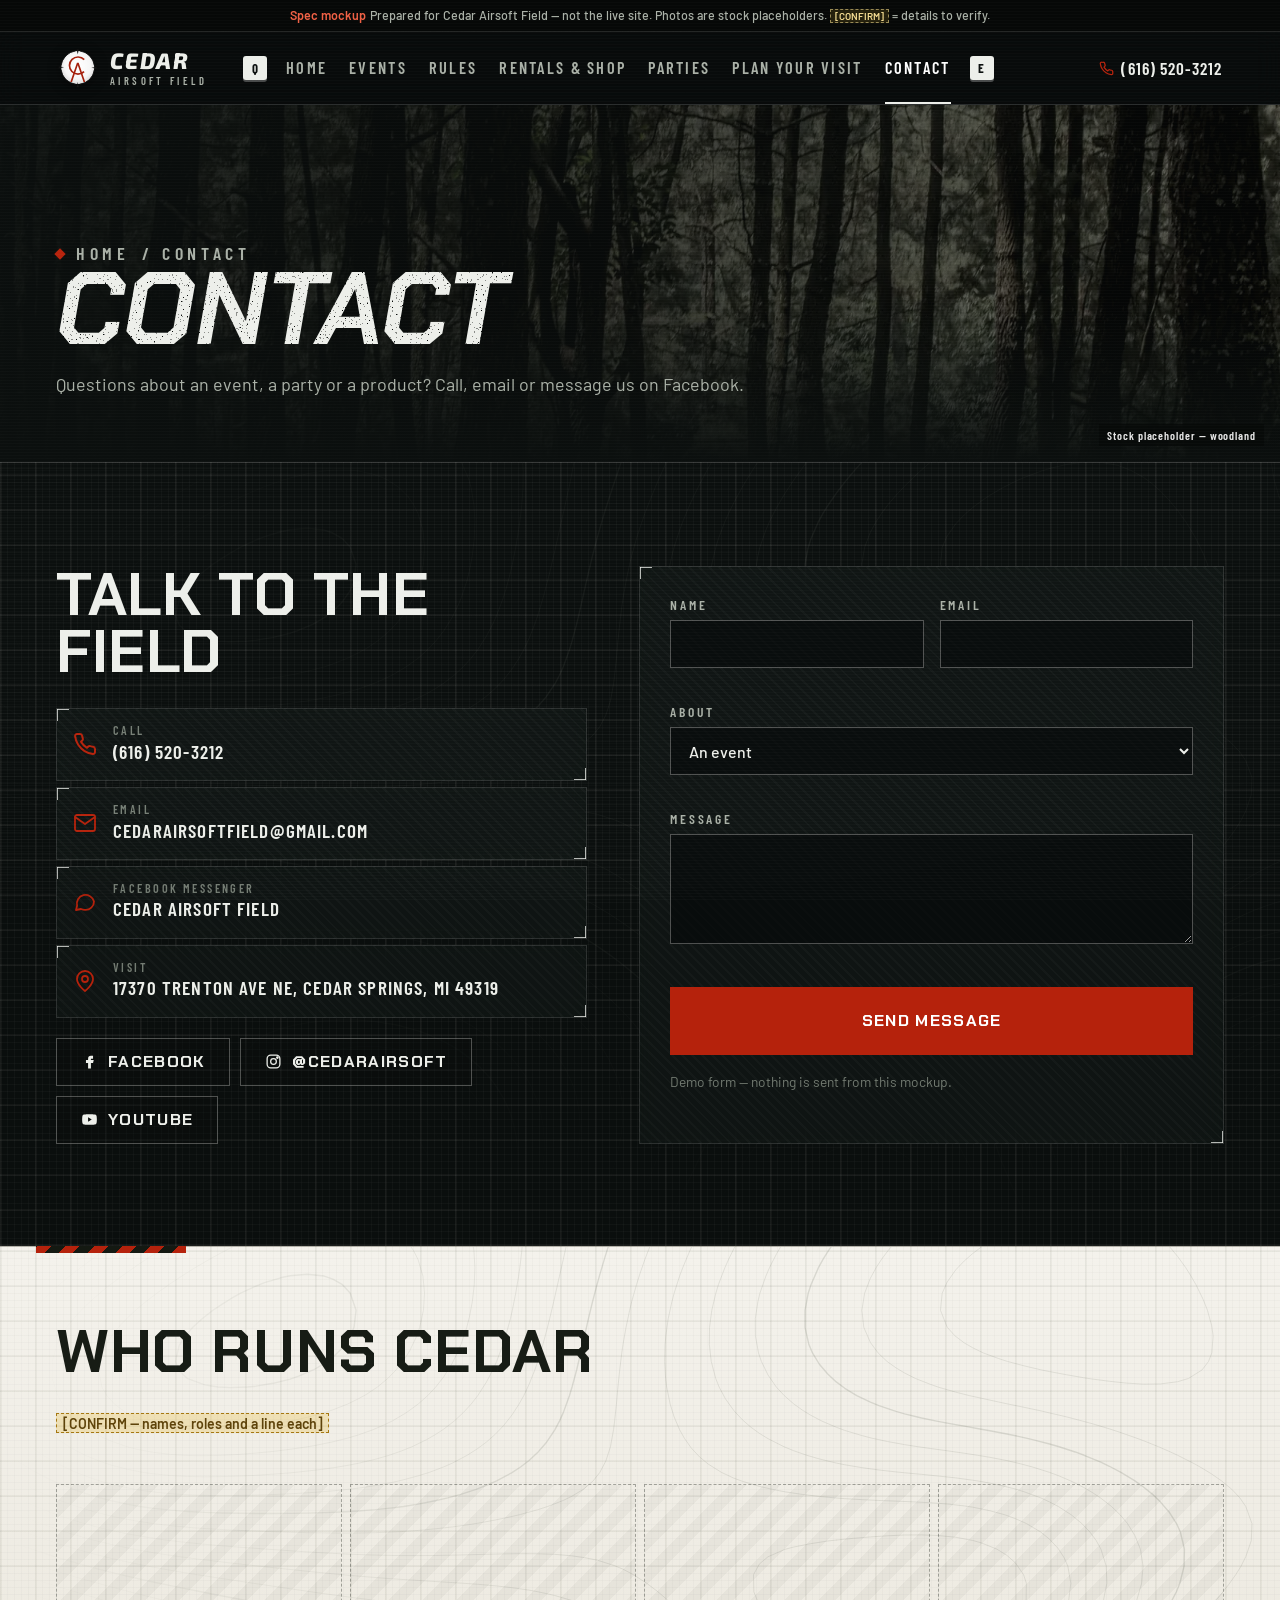
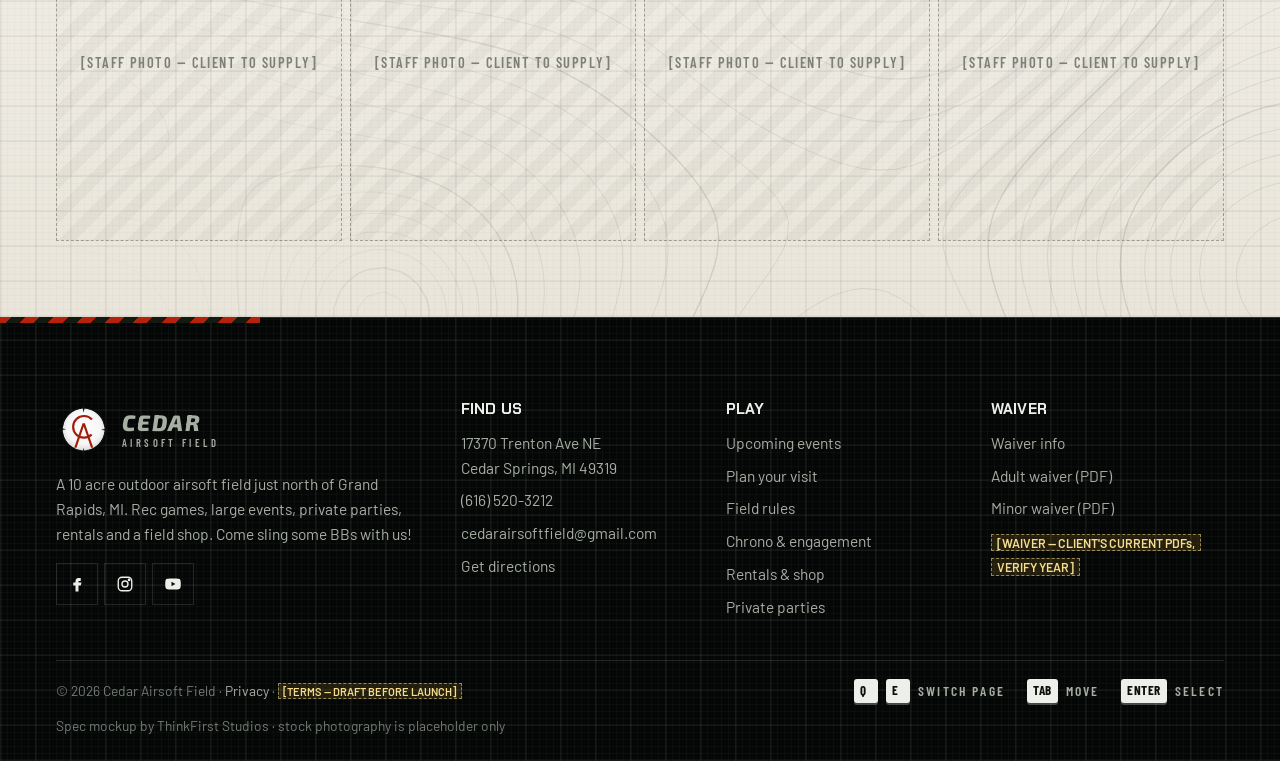
==== commit 69cf3ffa: "Add Cedar's logo and adopt their brand red Redraw the supplied 320px logo as SVG (full colour, mono," ====
--- a/contact.html
+++ b/contact.html
@@ -16,7 +16,7 @@
 <meta property="og:title" content="Contact — Cedar Airsoft Field">
 <meta property="og:description" content="Contact Cedar Airsoft Field: (616) 520-3212, cedarairsoftfield@gmail.com, 17370 Trenton Ave NE, Cedar Springs, MI 49319.">
 <meta property="og:type" content="website">
-<link rel="icon" href="data:image/svg+xml,%3Csvg xmlns='http://www.w3.org/2000/svg' viewBox='0 0 30 36'%3E%3Cpath fill='%239b4526' d='M15 0 21 8h-3.2l5.2 7h-3.4l6 8h-4l6 8H2.4l6-8h-4l6-8H7l5.2-7H9z'/%3E%3Crect fill='%239b4526' x='13.2' y='31' width='3.6' height='5'/%3E%3C/svg%3E">
+<link rel="icon" href="assets/logo/cedar-logo.svg" type="image/svg+xml">
 <link rel="preconnect" href="https://fonts.googleapis.com">
 <link rel="preconnect" href="https://fonts.gstatic.com" crossorigin>
 <link href="https://fonts.googleapis.com/css2?family=Barlow:wght@400;500;600;700&amp;family=Exo+2:ital,wght@1,800&amp;family=Barlow+Condensed:wght@500;600;700&amp;family=Chakra+Petch:ital,wght@0,600;0,700;1,700&amp;display=swap" rel="stylesheet">
@@ -28,7 +28,7 @@
 
 <header class="site-header">
   <div class="wrap site-header__inner">
-    <a class="brand" href="index.html" aria-label="Cedar Airsoft Field — home"><svg class="brand__mark" viewBox="0 0 30 36" fill="currentColor" aria-hidden="true"><path d="M15 0 21 8h-3.2l5.2 7h-3.4l6 8h-4l6 8H2.4l6-8h-4l6-8H7l5.2-7H9z"/><rect x="13.2" y="31" width="3.6" height="5" rx=".6"/></svg><span class="brand__text"><span class="brand__name">Cedar</span><span class="brand__sub">Airsoft Field</span></span></a>
+    <a class="brand" href="index.html" aria-label="Cedar Airsoft Field — home"><img class="brand__logo" src="assets/logo/cedar-logo.svg" alt="" width="44" height="44"><span class="brand__text"><span class="brand__name">Cedar</span><span class="brand__sub">Airsoft Field</span></span></a>
     <nav class="site-nav" id="site-nav" aria-label="Main">
       <span class="key nav-key" title="Press Q for the previous page" aria-hidden="true">Q</span>
       <ul>
@@ -108,7 +108,7 @@
   <div class="wrap">
     <div class="footer-grid">
       <div class="footer-brand">
-        <a class="brand" href="index.html" aria-label="Cedar Airsoft Field — home"><svg class="brand__mark" viewBox="0 0 30 36" fill="currentColor" aria-hidden="true"><path d="M15 0 21 8h-3.2l5.2 7h-3.4l6 8h-4l6 8H2.4l6-8h-4l6-8H7l5.2-7H9z"/><rect x="13.2" y="31" width="3.6" height="5" rx=".6"/></svg><span class="brand__text"><span class="brand__name">Cedar</span><span class="brand__sub">Airsoft Field</span></span></a>
+        <a class="brand" href="index.html" aria-label="Cedar Airsoft Field — home"><img class="brand__logo" src="assets/logo/cedar-logo.svg" alt="" width="44" height="44"><span class="brand__text"><span class="brand__name">Cedar</span><span class="brand__sub">Airsoft Field</span></span></a>
         <p>A 10 acre outdoor airsoft field just north of Grand Rapids, MI. Rec games, large events, private parties, rentals and a field shop. Come sling some BBs with us!</p>
         <div class="socials">
           <a href="https://www.facebook.com/CedarAirsoftField" aria-label="Cedar Airsoft Field on Facebook" rel="noopener"><svg viewBox="0 0 24 24" fill="currentColor" aria-hidden="true"><path d="M14 8h3V4h-3c-2.8 0-4 1.7-4 4.3V10H7v4h3v8h4v-8h3l1-4h-4V8.6c0-.4.2-.6.6-.6z"/></svg></a>
--- a/styles.css
+++ b/styles.css
@@ -8,8 +8,8 @@
    Inspired by tactical-shooter menus generally; no game names, logos or
    fonts are used.
 
-   Colour: near-black field green + bone-white UI + one action colour
-   (blaze #E8642A). Field-kit colours (olive / khaki / coyote / slate)
+   Colour: near-black field green + bone-white UI + one action colour:
+   their logo red (#A21D0A, sampled from the logo they supplied). Field-kit colours (olive / khaki / coyote / slate)
    survive only as thin category stripes. Their live theme dark #1C231B
    sits in this range. [CONFIRM brand hex from logo files]
 
@@ -30,9 +30,10 @@
   --line: rgba(237, 239, 234, .13);
   --line-2: rgba(237, 239, 234, .3);
   --tick: rgba(237, 239, 234, .75);
-  --accent: #e8642a;
-  --accent-hi: #ff8a4c;
-  --accent-deep: #b8461a;
+  --accent: #b5220c;      /* their logo red #A21D0A, nudged up for fills on dark */
+  --accent-hi: #ef5d42;   /* text / small marks on dark */
+  --accent-deep: #8a1907;
+  --logo-red: #a21d0a;
   --olive: #74844a;
   --khaki: #c8b98c;
   --coyote: #a98560;
@@ -272,7 +273,7 @@
 .compass__strip span.major::before { height: 11px; background: #fff; }
 .compass__strip span b { position: absolute; left: 0; right: 0; bottom: 2px; font-weight: 600; }
 .compass__caret { position: absolute; left: 50%; top: -6px; width: 0; height: 0; border: 6px solid transparent; border-top-color: var(--accent); transform: translateX(-50%); }
-.compass__marker { position: absolute; top: 14px; left: 50%; width: 9px; height: 9px; margin-left: -4.5px; background: var(--accent); transform: rotate(45deg); box-shadow: 0 0 10px rgba(232, 100, 42, .7); }
+.compass__marker { position: absolute; top: 14px; left: 50%; width: 9px; height: 9px; margin-left: -4.5px; background: var(--accent); transform: rotate(45deg); box-shadow: 0 0 10px rgba(181, 34, 12, .7); }
 .compass__read { text-align: center; margin-top: 2px; font: 600 .8rem/1 var(--display); letter-spacing: .24em; color: var(--dim); }
 @media (max-width: 700px) { .compass { top: 16px; } }
 
@@ -349,7 +350,7 @@
 .op__foot { display: flex; flex-wrap: wrap; gap: 8px 16px; align-items: center; font-size: .94rem; color: var(--dim); }
 .op__kind { font: 600 .82rem/1 var(--display); letter-spacing: .18em; text-transform: uppercase; padding: 5px 8px; border: 1px solid var(--kind); color: var(--text); }
 .op__next { display: none; align-items: center; gap: 7px; font: 600 .82rem/1 var(--display); letter-spacing: .18em; text-transform: uppercase; padding: 5px 9px; background: var(--accent); color: var(--strong); }
-.op.is-next { border-color: rgba(232, 100, 42, .55); }
+.op.is-next { border-color: rgba(181, 34, 12, .55); }
 .op.is-next::before { background: var(--accent); }
 .op.is-next .op__next { display: inline-flex; }
 .op.is-past { display: none; }
@@ -378,7 +379,7 @@
 .map { position: relative; overflow: hidden; background: #111816; min-height: 400px; border: 1px solid var(--line-2); }
 .map iframe { position: absolute; inset: 0; width: 100%; height: 100%; border: 0; filter: invert(.9) hue-rotate(180deg) grayscale(.55) contrast(.95) brightness(.85); }
 .map::before { content: ""; position: absolute; inset: 0; z-index: 1; pointer-events: none; background-image: linear-gradient(rgba(237, 239, 234, .07) 1px, transparent 1px), linear-gradient(90deg, rgba(237, 239, 234, .07) 1px, transparent 1px); background-size: 48px 48px; }
-.map::after { content: ""; position: absolute; z-index: 1; left: 50%; top: 50%; width: 74px; height: 74px; margin: -37px 0 0 -37px; pointer-events: none; border: 1px solid rgba(255, 138, 76, .8); border-radius: 50%; box-shadow: 0 0 0 14px rgba(232, 100, 42, .08); animation: pulse 2.4s ease-out infinite; }
+.map::after { content: ""; position: absolute; z-index: 1; left: 50%; top: 50%; width: 74px; height: 74px; margin: -37px 0 0 -37px; pointer-events: none; border: 1px solid rgba(239, 93, 66, .8); border-radius: 50%; box-shadow: 0 0 0 14px rgba(181, 34, 12, .08); animation: pulse 2.4s ease-out infinite; }
 .map__card { position: absolute; z-index: 2; left: 12px; top: 12px; max-width: 300px; padding: 14px 16px; background: var(--ticks), rgba(6, 8, 7, .86); border: 1px solid var(--line); }
 .map__card strong { display: block; font: 600 1.3rem/1 var(--display); letter-spacing: .08em; text-transform: uppercase; margin-bottom: 6px; }
 .map__card span { display: block; color: var(--dim); font-size: .95rem; margin-bottom: 8px; }
@@ -423,7 +424,7 @@
 .offer .offer__price small { font: 600 .82rem var(--display); letter-spacing: .18em; text-transform: uppercase; color: var(--dim); margin-left: 6px; }
 .offer p { margin: 0; color: var(--dim); font-size: .97rem; }
 .offer__foot { margin-top: auto; padding-top: 14px; border-top: 1px solid var(--line); display: flex; flex-wrap: wrap; gap: 10px; align-items: center; justify-content: space-between; color: var(--dim); }
-.offer--season { border-color: rgba(232, 100, 42, .6); }
+.offer--season { border-color: rgba(181, 34, 12, .6); }
 .offer--season::after { content: "Season Pass"; position: absolute; z-index: 4; top: 12px; left: 12px; background: var(--accent); color: var(--strong); font: 600 .85rem/1 var(--display); letter-spacing: .2em; text-transform: uppercase; padding: 7px 10px; }
 
 .ticks { list-style: none; padding: 0; margin: 0; display: grid; gap: 6px; }
@@ -624,7 +625,7 @@
 .tile p { color: var(--dim); }
 .tile__price { font: 500 3.4rem/1 var(--display); color: var(--strong); margin: 0; }
 .tile__price small { font: 600 .82rem var(--display); letter-spacing: .16em; text-transform: uppercase; color: var(--dim); margin-left: 6px; }
-.deposit-flag { display: inline-block; justify-self: start; font: 600 .85rem/1.2 var(--display); letter-spacing: .14em; text-transform: uppercase; border: 1px solid var(--accent); background: rgba(232, 100, 42, .16); color: var(--strong); padding: 6px 9px; }
+.deposit-flag { display: inline-block; justify-self: start; font: 600 .85rem/1.2 var(--display); letter-spacing: .14em; text-transform: uppercase; border: 1px solid var(--accent); background: rgba(181, 34, 12, .16); color: var(--strong); padding: 6px 9px; }
 .occasions { display: flex; flex-wrap: wrap; gap: 6px; list-style: none; padding: 0; margin: 0 0 8px; }
 .occasions li { font: 600 .95rem/1 var(--display); letter-spacing: .14em; text-transform: uppercase; padding: 9px 12px; border: 1px solid var(--line); }
 .tiles + .occasions { margin-top: 20px; }
@@ -638,7 +639,7 @@
 .field textarea { min-height: 110px; resize: vertical; }
 .field input:focus, .field select:focus, .field textarea:focus { outline: none; border-color: var(--text); background: rgba(6, 8, 7, .85); }
 .form__note { font-size: .86rem; color: var(--faint); margin: 0; }
-.form__status { display: none; padding: 12px 14px; border-left: 2px solid var(--accent); background: rgba(232, 100, 42, .1); font-weight: 500; }
+.form__status { display: none; padding: 12px 14px; border-left: 2px solid var(--accent); background: rgba(181, 34, 12, .1); font-weight: 500; }
 .form__status.is-shown { display: block; }
 .estimate { display: grid; gap: 6px; padding: 14px 16px; }
 .estimate__row { display: flex; justify-content: space-between; gap: 12px; font-size: .96rem; color: var(--dim); }
@@ -847,3 +848,12 @@
 .op::after { content: ""; position: absolute; right: 10px; top: 10px; width: 26px; height: 4px; background: repeating-linear-gradient(90deg, var(--line-2) 0 2px, transparent 2px 5px); }
 .band__text p { font-style: italic; -webkit-mask: var(--worn) 0 0 / 240px; mask: var(--worn) 0 0 / 240px; }
 .section--bone .tie--clear, .section--paper .tie--clear { --tie: repeating-linear-gradient(90deg, #171c15 0 3px, #b9b9b0 3px 6px); }
+
+/* ---------- their logo ---------- */
+.brand__logo { width: 44px; height: 44px; flex: none; filter: drop-shadow(0 2px 6px rgba(0, 0, 0, .55)); transition: transform .4s var(--ease); }
+.site-header.is-condensed .brand__logo { width: 38px; height: 38px; }
+.site-footer .brand__logo { width: 56px; height: 56px; }
+@media (max-width: 480px) { .brand__logo { width: 36px; height: 36px; } }
+.loader__logo { width: clamp(96px, 14vw, 132px); height: auto; margin-bottom: 18px; filter: drop-shadow(0 8px 24px rgba(0, 0, 0, .6)); animation: rise .6s var(--ease) both; }
+.reticle { color: rgba(239, 93, 66, .9); width: 70px; height: 70px; margin: -35px 0 0 -35px; }
+.reticle svg { animation: none; }
